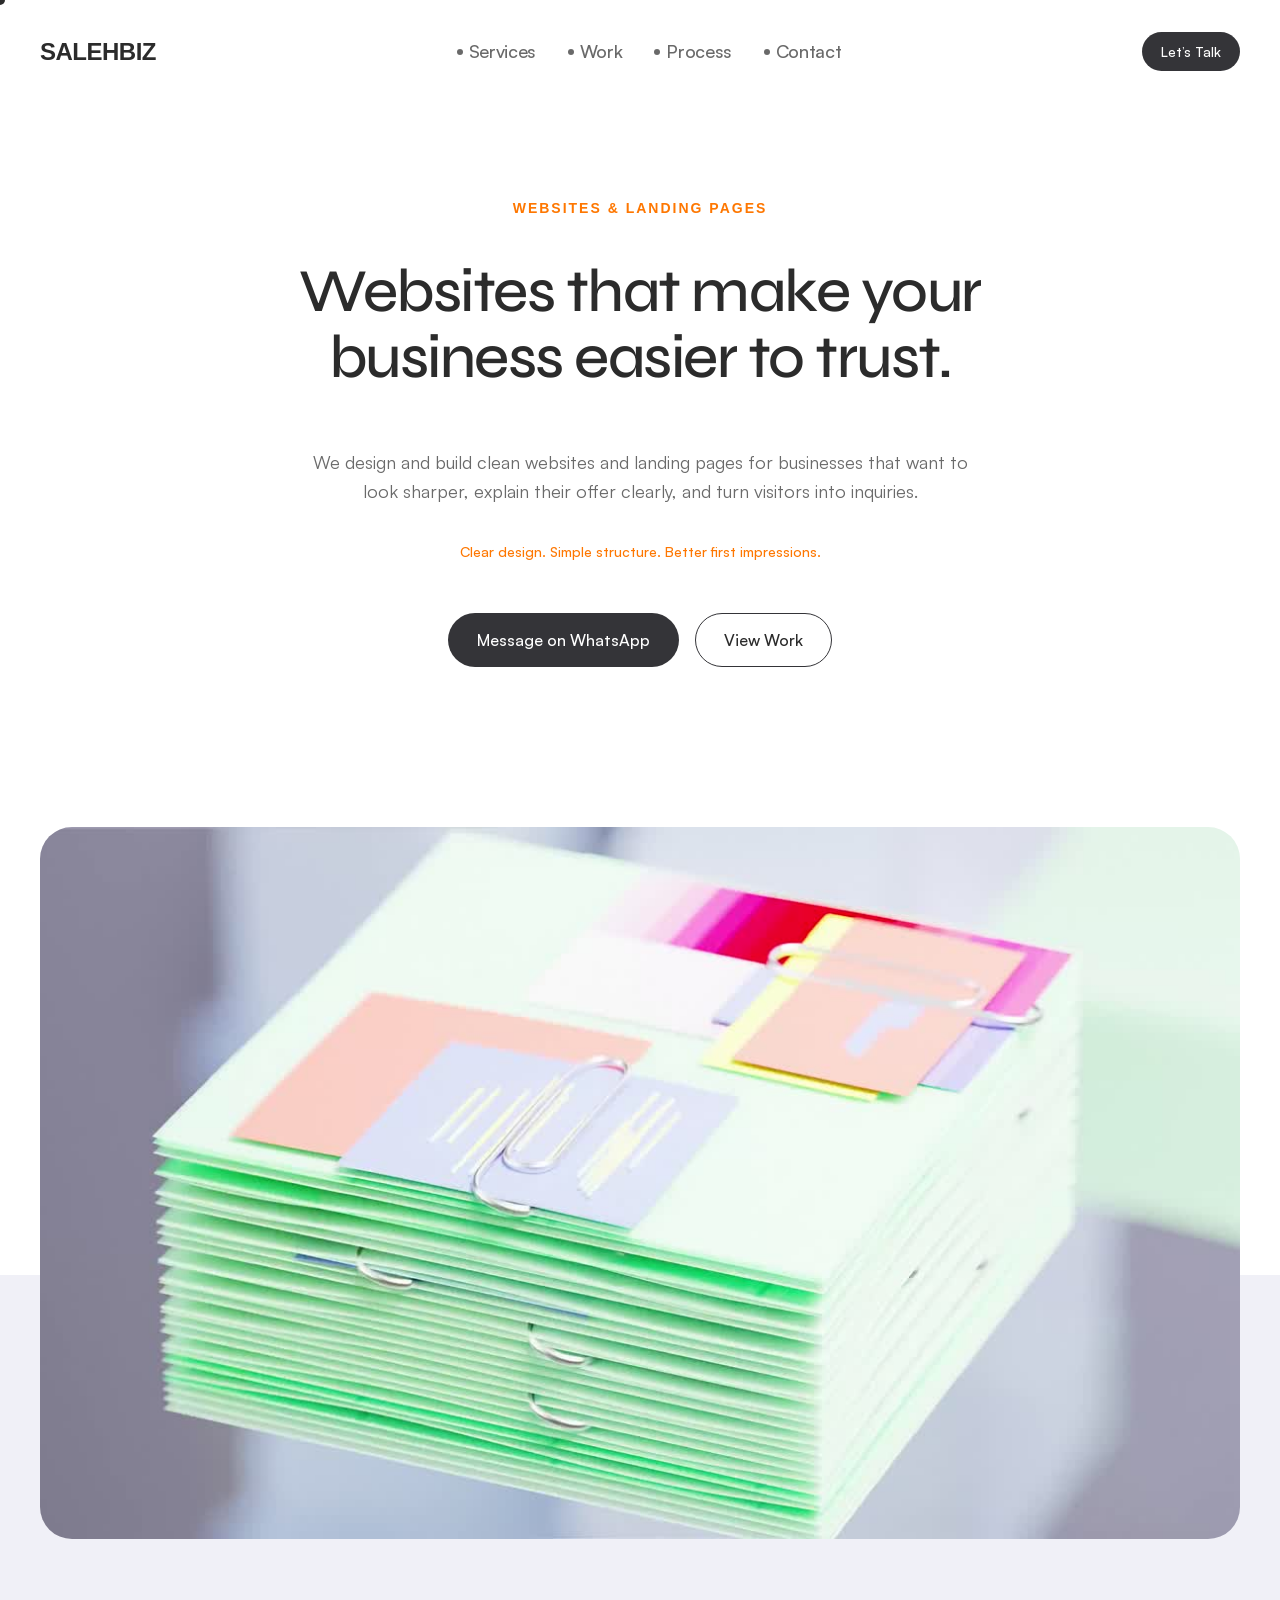
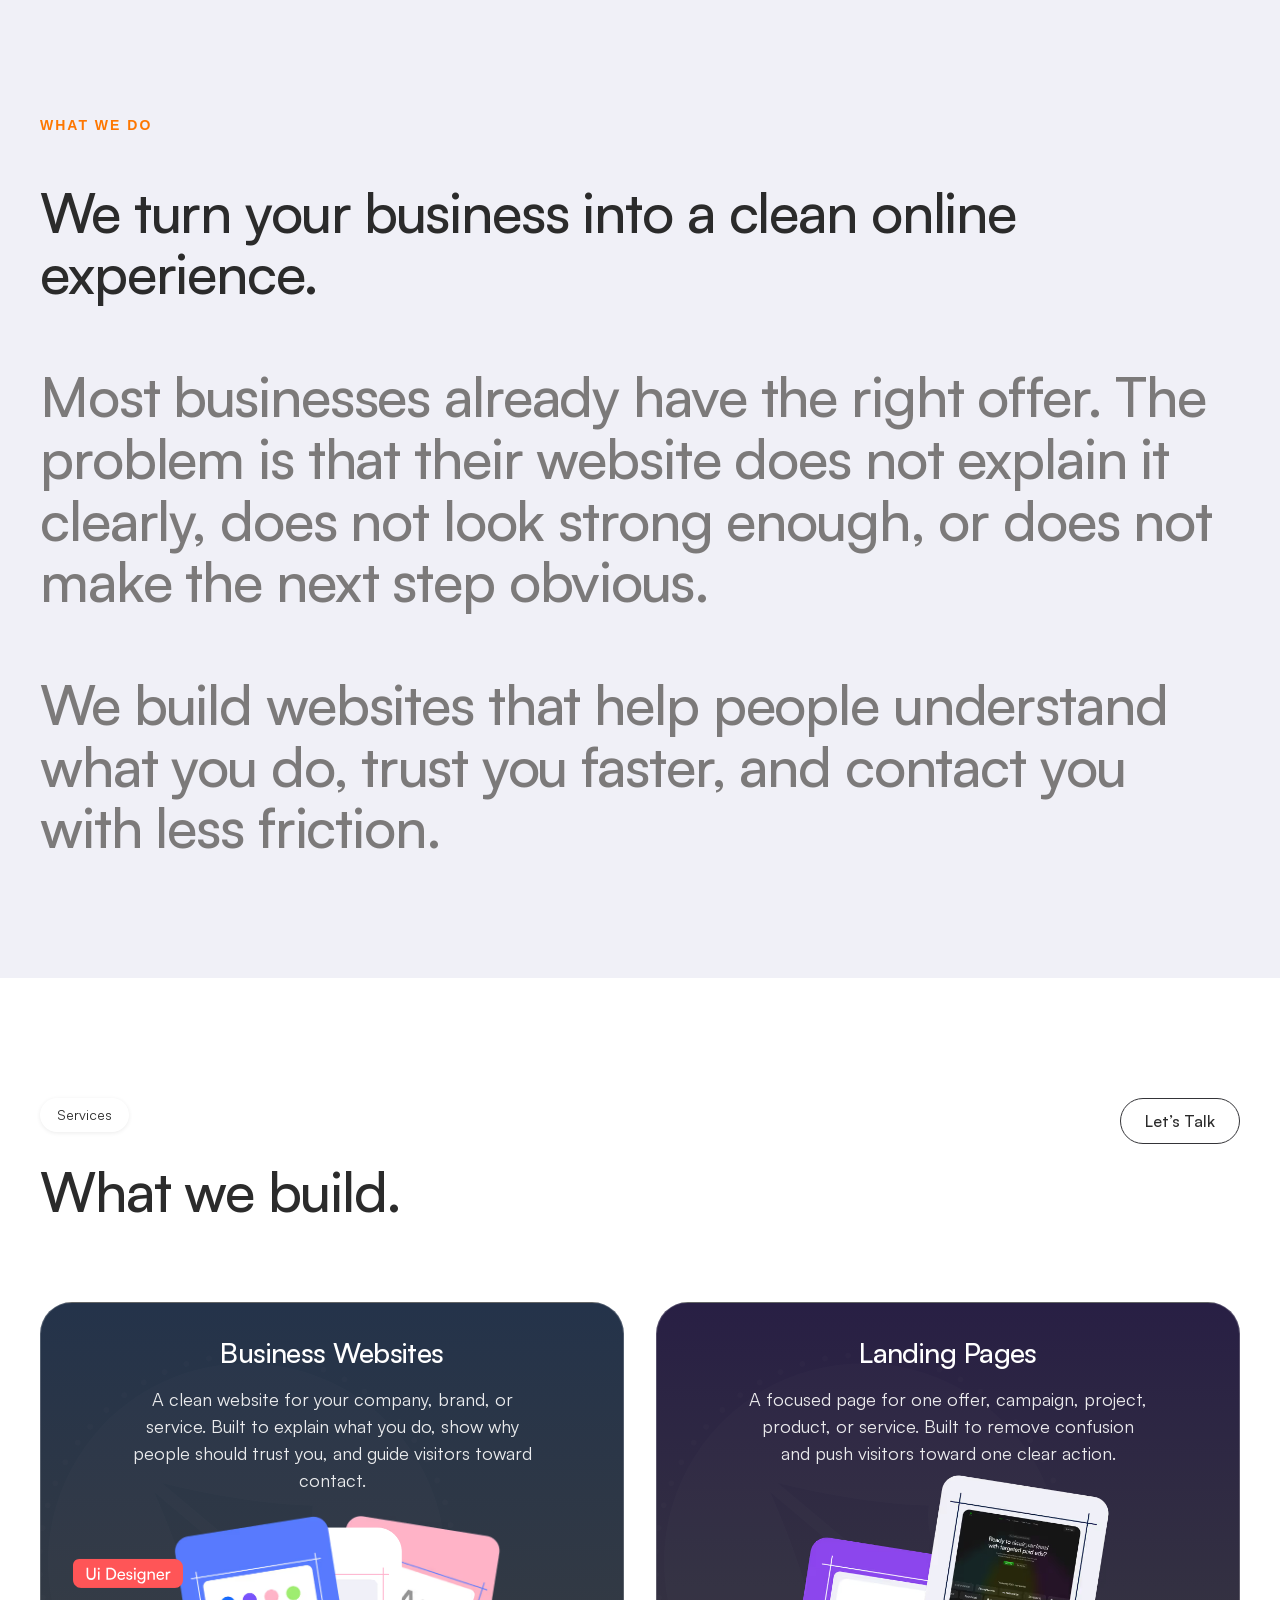
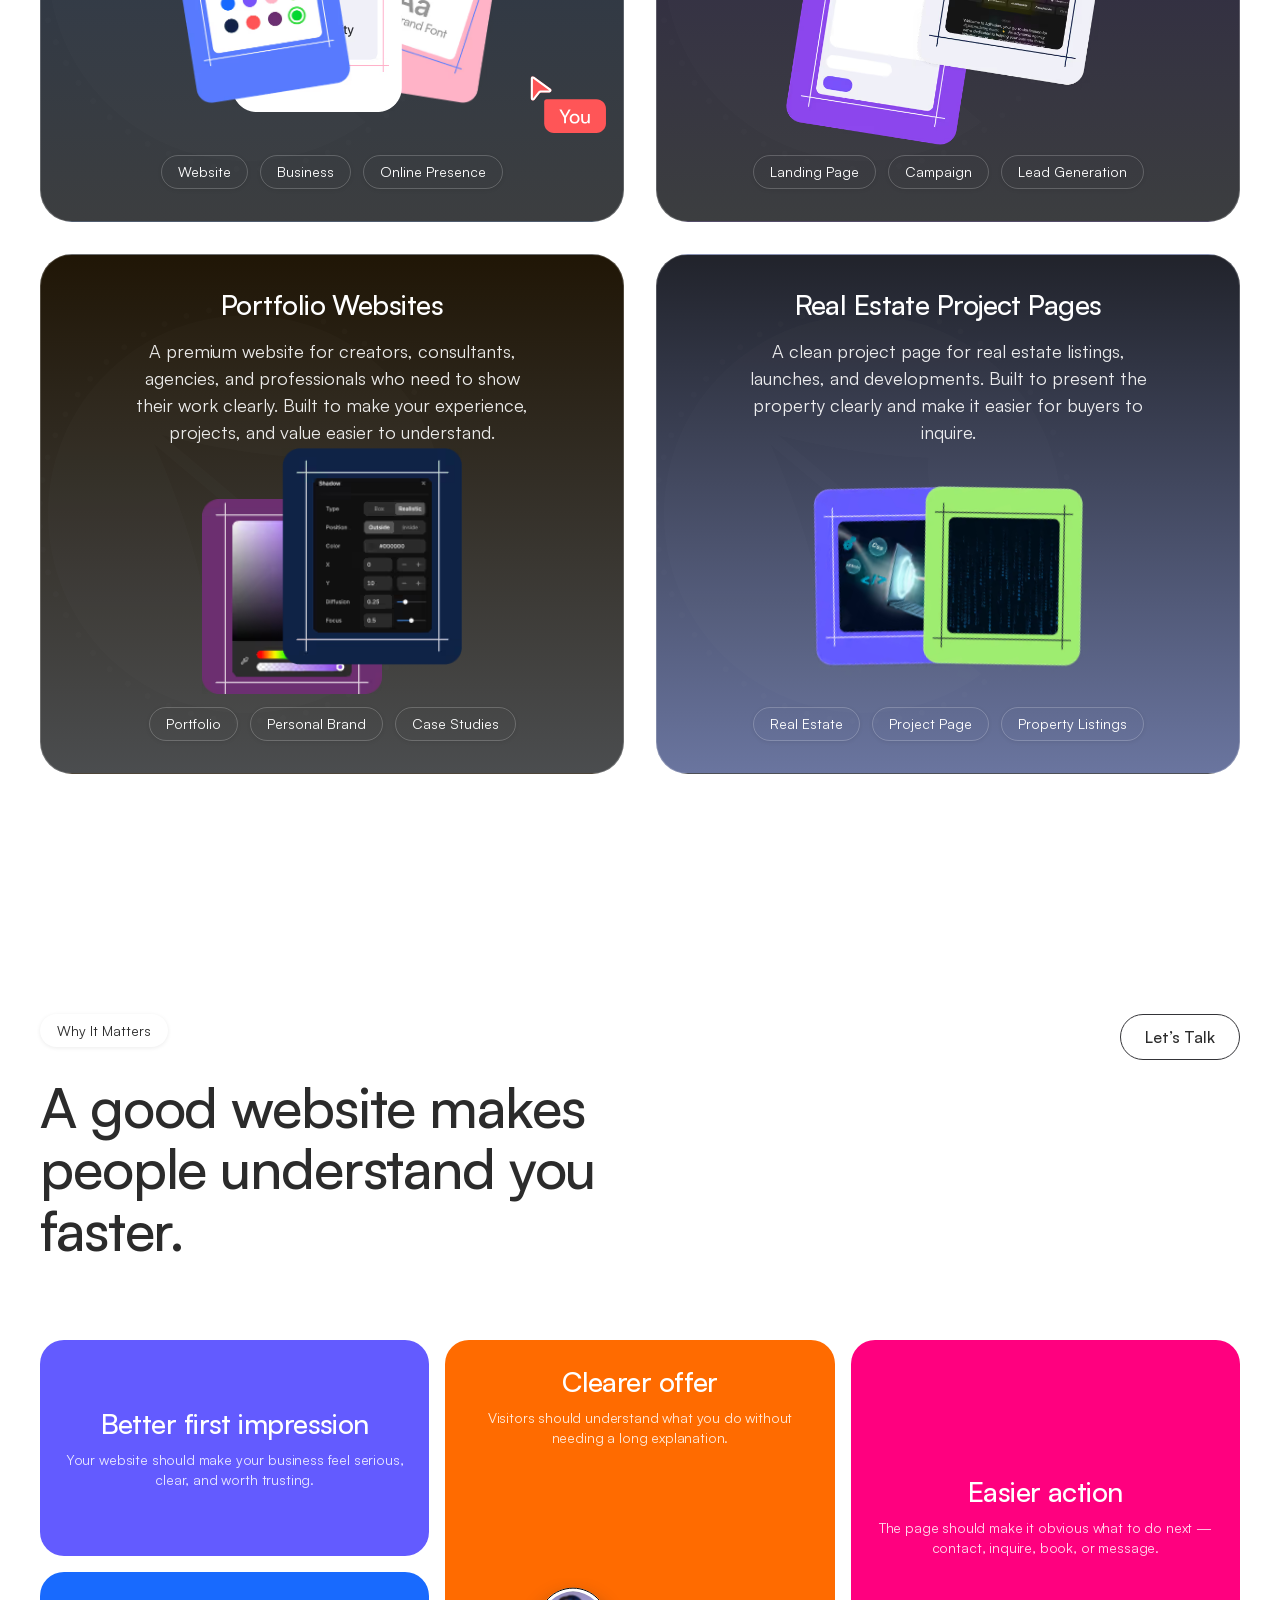
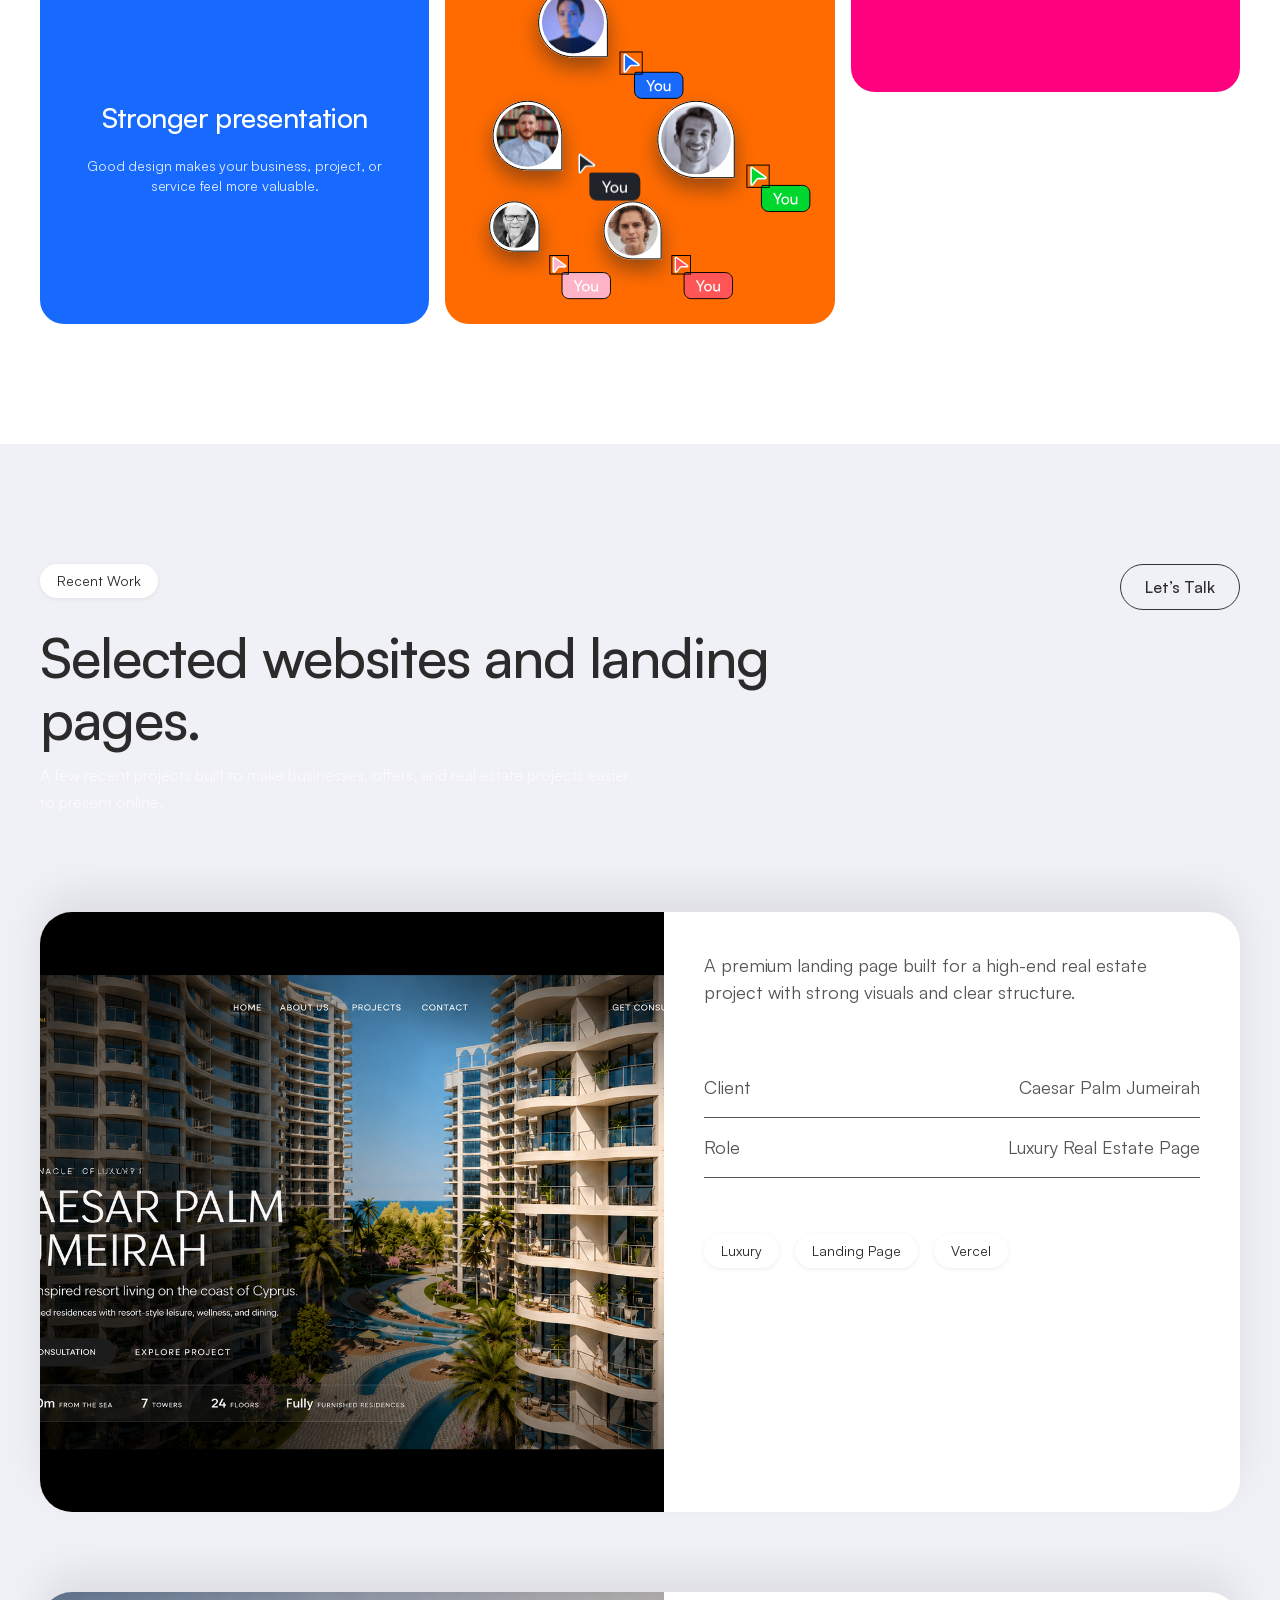
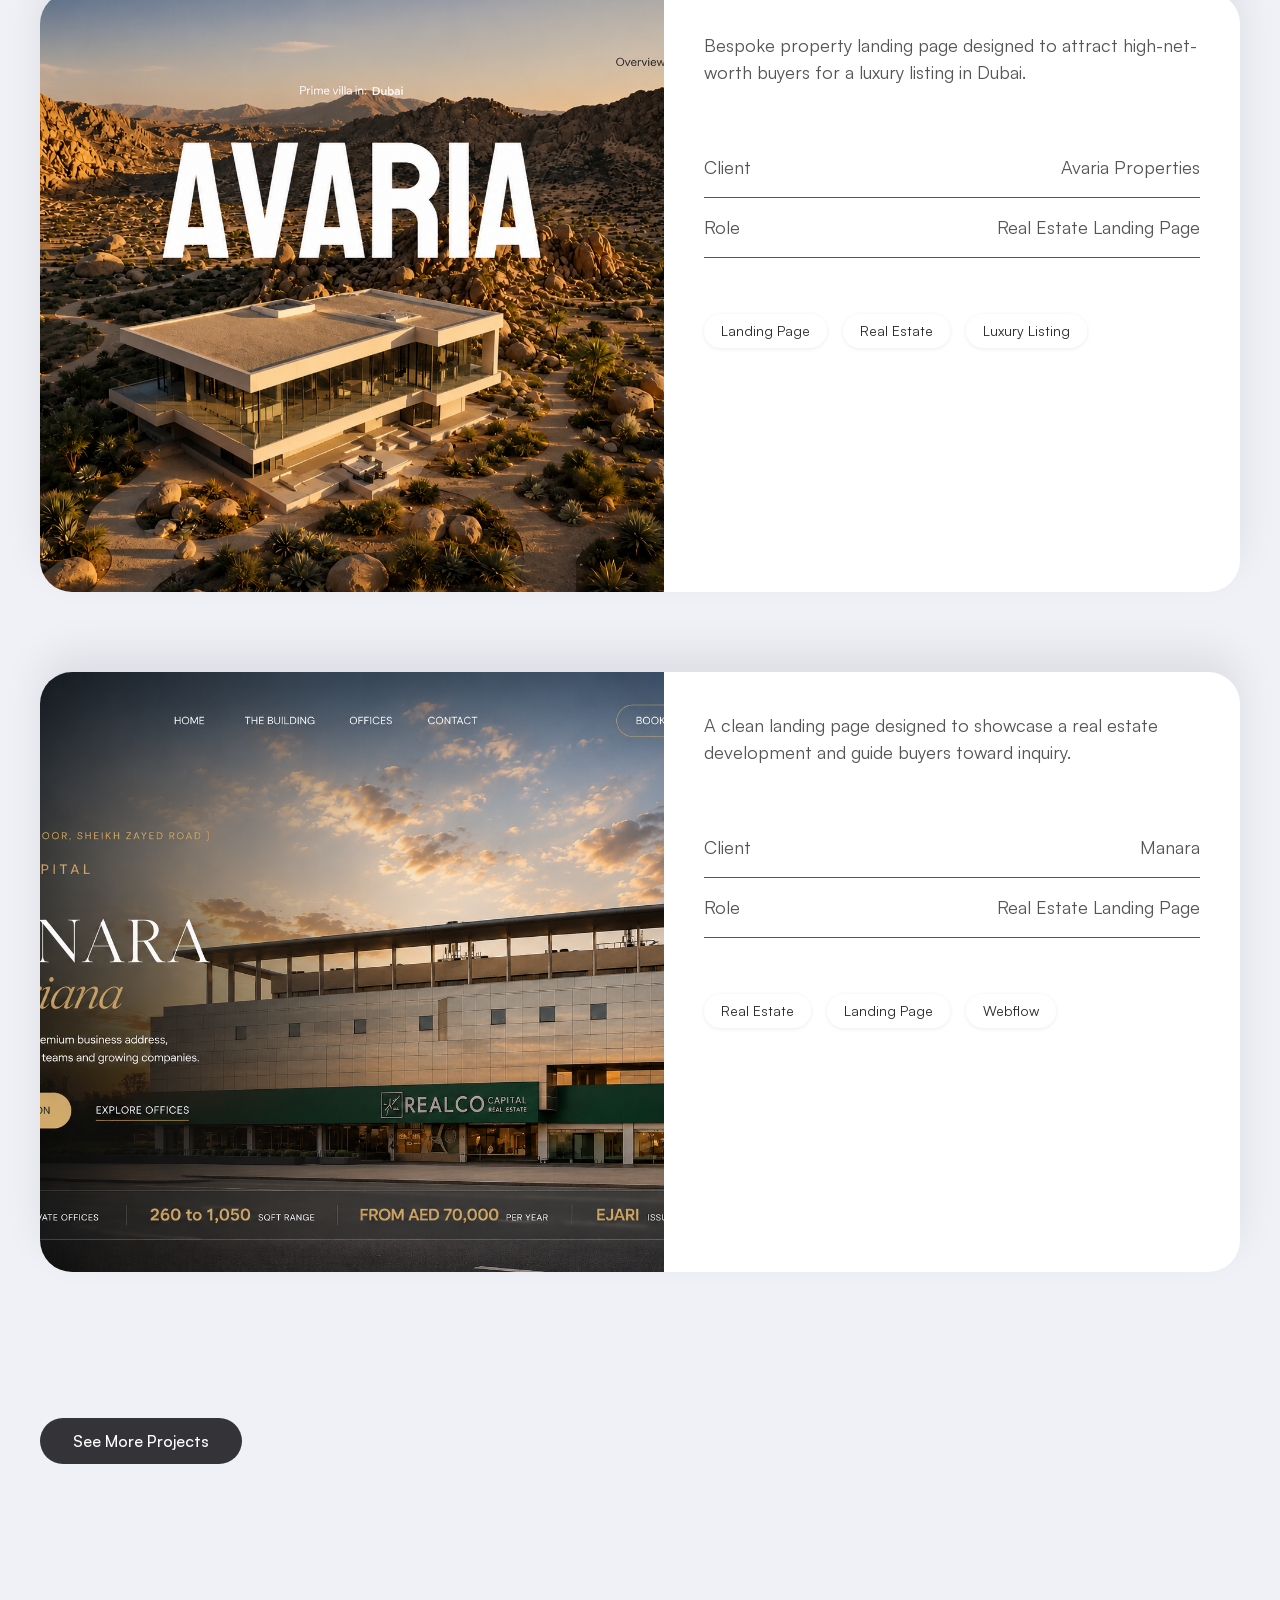
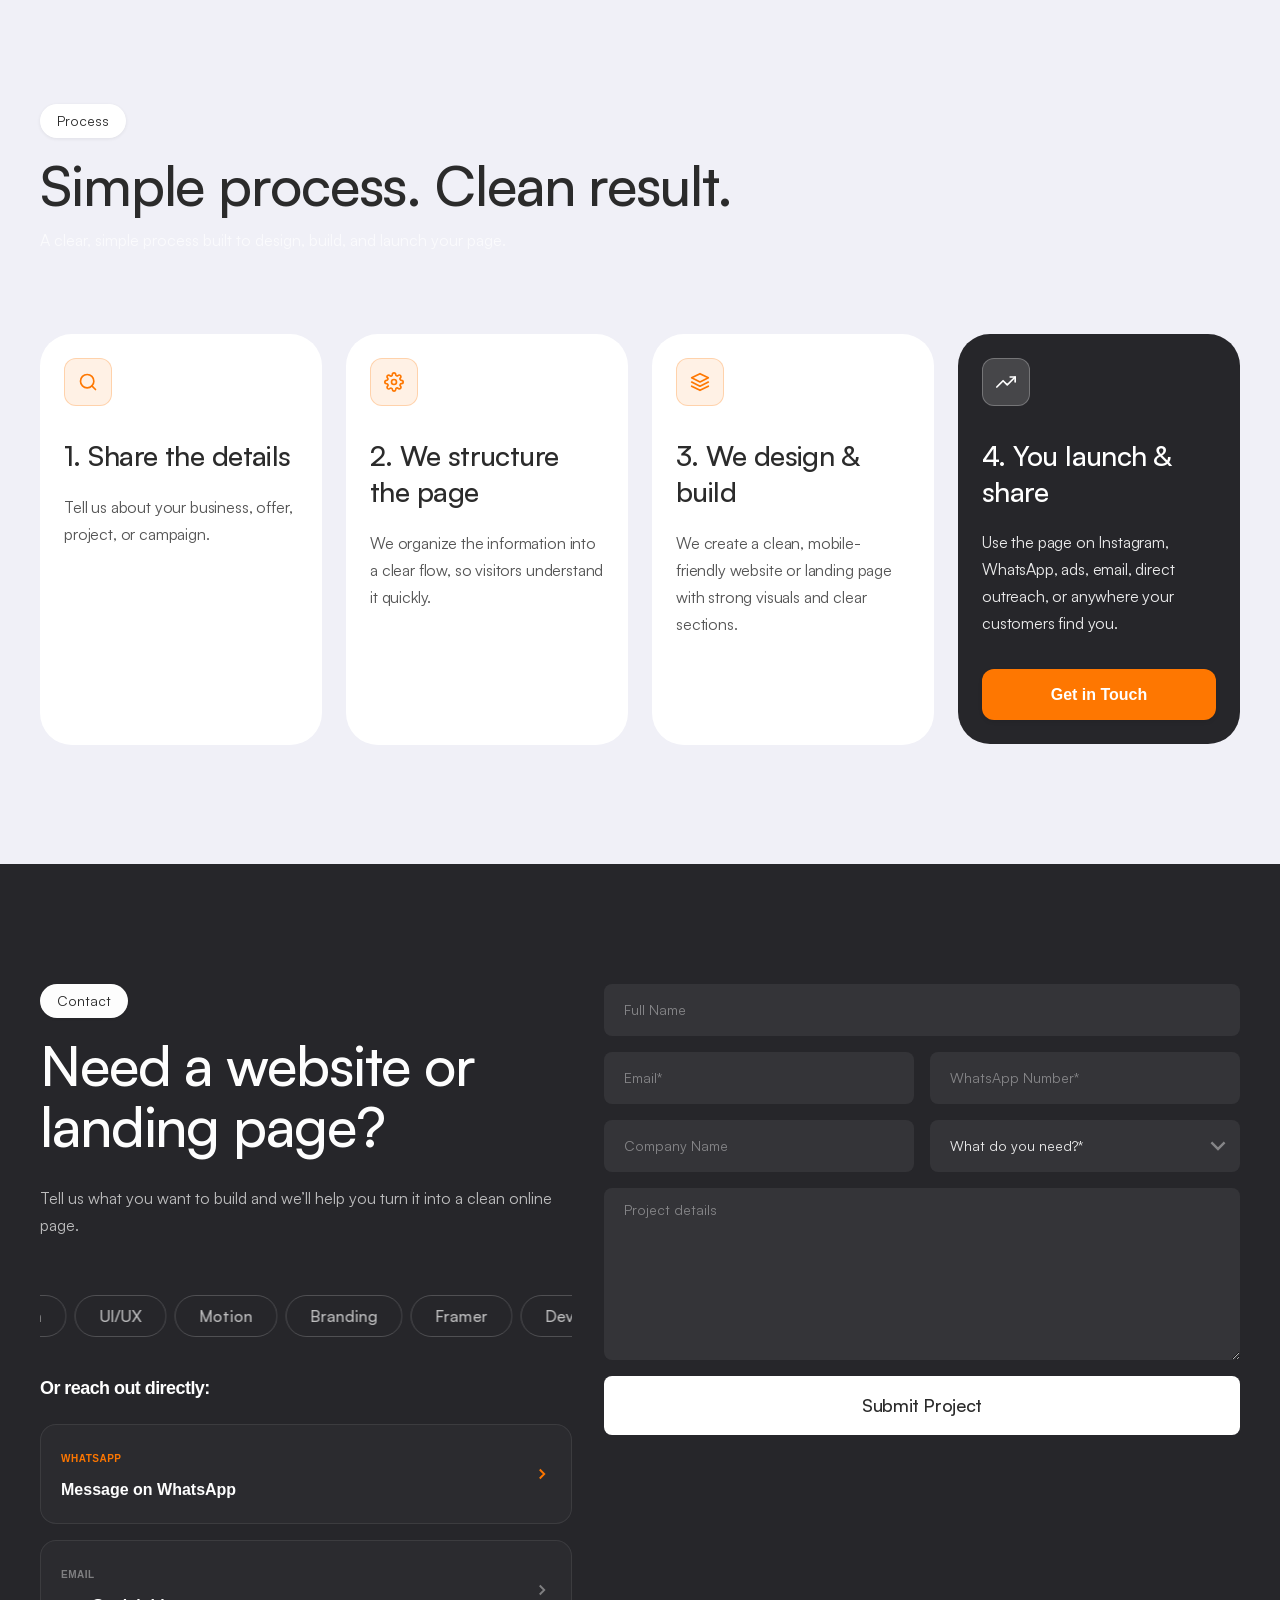
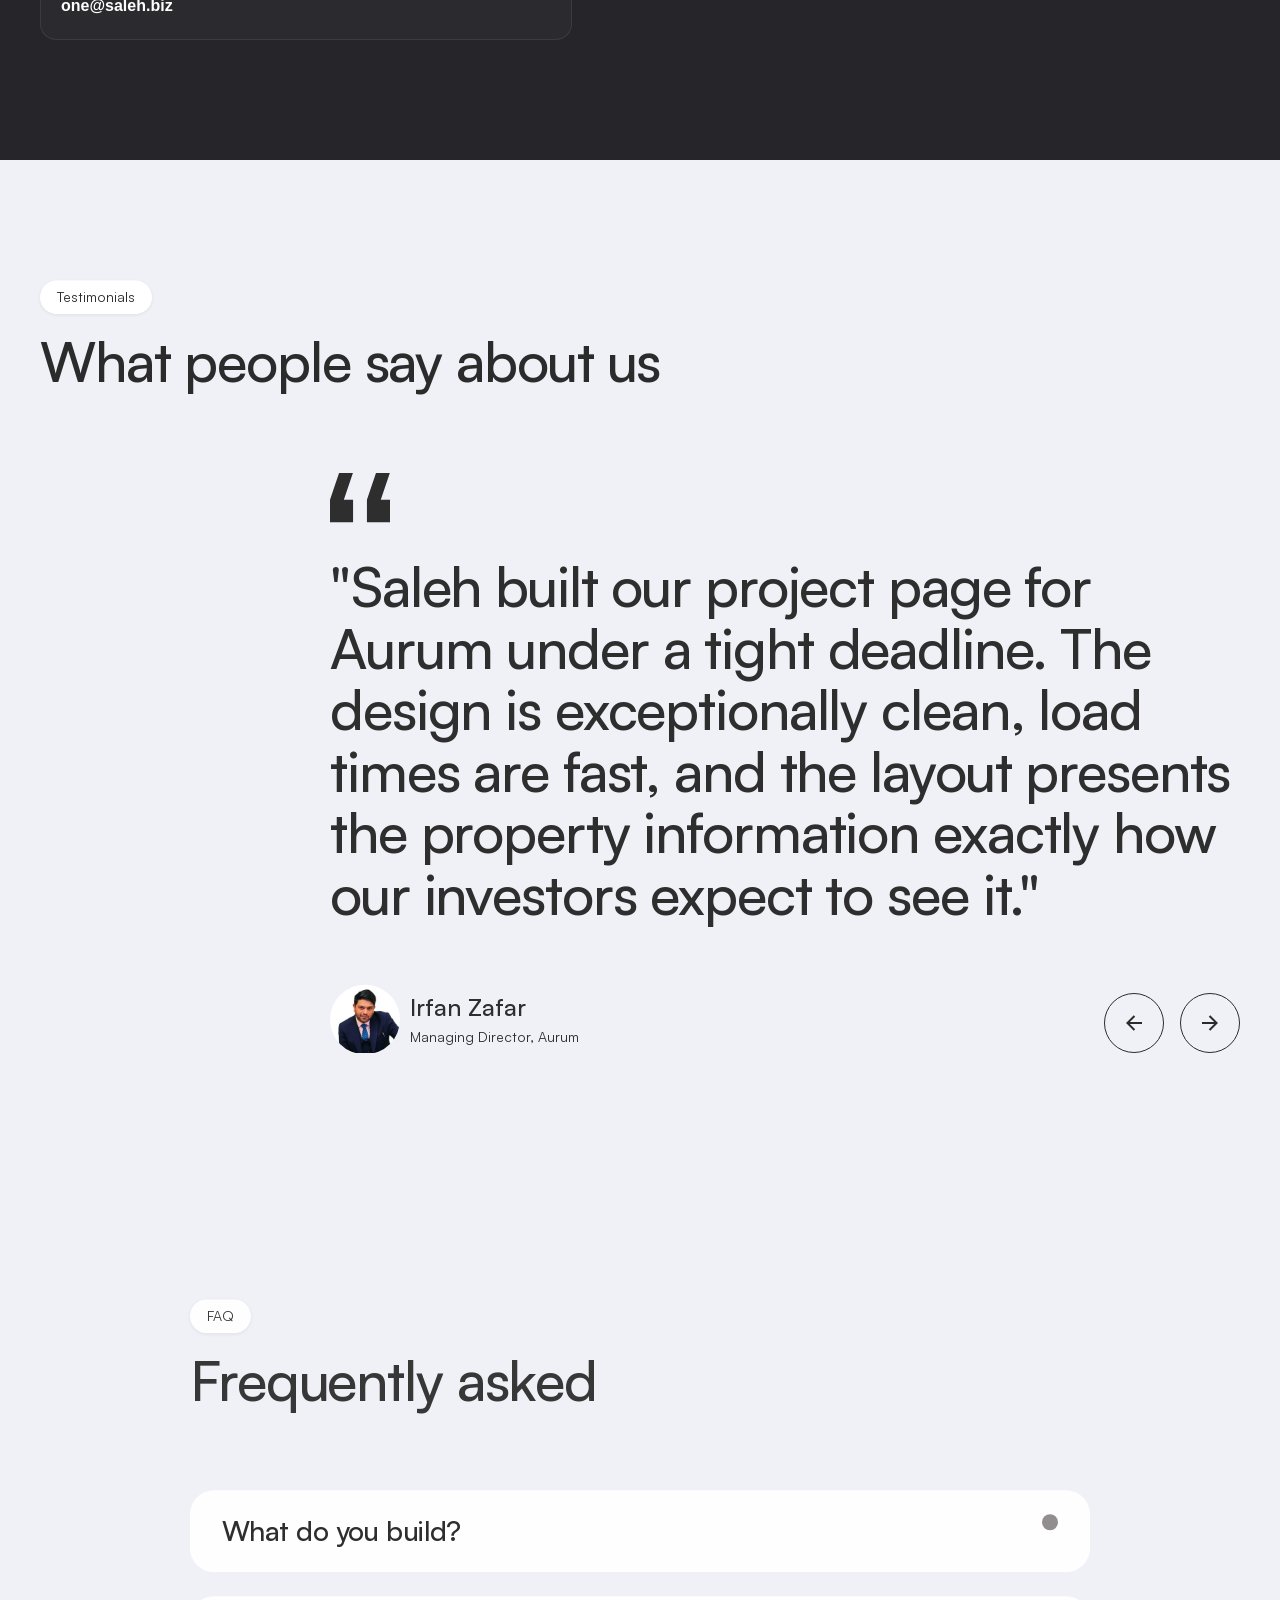
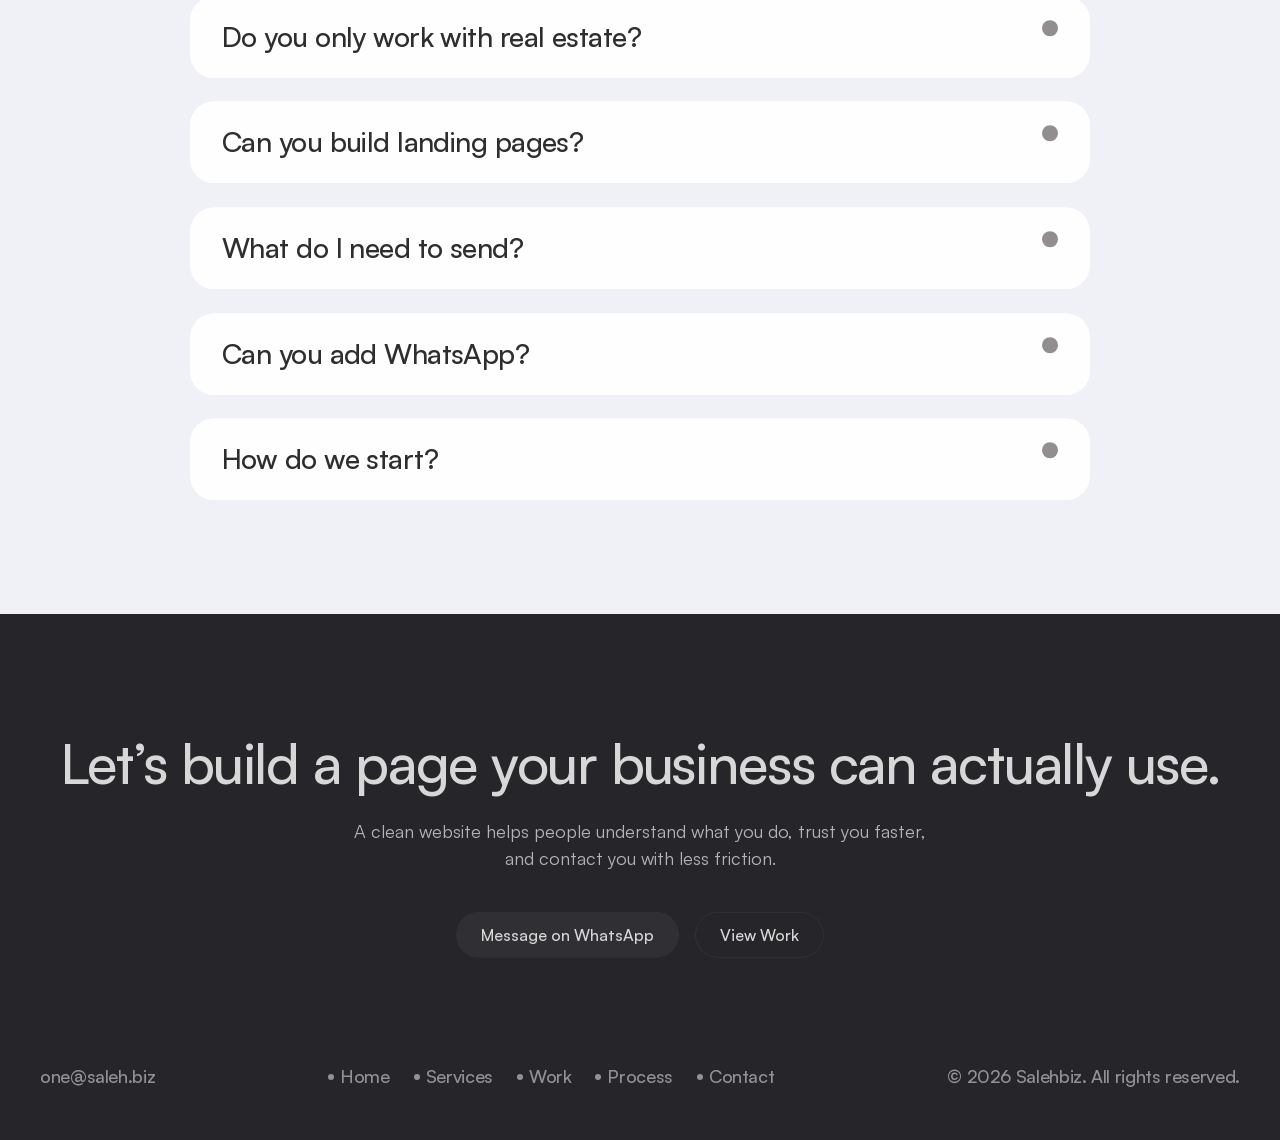
==== index.html @ 66e1cceb "Initial commit of Salehbiz Redesign" ====
<!doctype html>
<!-- This site was created in Webflow. https://webflow.com --><!-- Last Published: Tue Dec 10 2024 10:30:30 GMT+0000 (Coordinated Universal Time) -->
<html
  data-wf-domain="designorbitstudio.webflow.io"
  data-wf-page="6745b25f58afc09807f9d3e4"
  data-wf-site="6745b25e58afc09807f9d3d0"
>
  <head>
    <meta charset="utf-8" />
    <link
      href="https://cdn.prod.website-files.com"
      rel="preconnect"
      crossorigin="anonymous"
    />
    <title>SALEHBIZ | Websites that make your business easier to trust.</title>
    <meta
      content="We design and build clean websites and landing pages for businesses that want to look sharper, explain their offer clearly, and turn visitors into inquiries."
      name="description"
    />
    <meta
      content="SALEHBIZ | Websites that make your business easier to trust."
      property="og:title"
    />
    <meta
      content="We design and build clean websites and landing pages for businesses that want to look sharper, explain their offer clearly, and turn visitors into inquiries."
      property="og:description"
    />
    <meta
      content="https://saleh.biz/og-image.png"
      property="og:image"
    />
    <meta
      content="SALEHBIZ | Websites that make your business easier to trust."
      name="twitter:title"
    />
    <meta
      content="We design and build clean websites and landing pages for businesses that want to look sharper, explain their offer clearly, and turn visitors into inquiries."
      name="twitter:description"
    />
    <meta
      content="https://saleh.biz/og-image.png"
      name="twitter:image"
    />
    <meta property="og:type" content="website" />
    <meta content="summary_large_image" name="twitter:card" />
    <meta content="width=device-width, initial-scale=1" name="viewport" />
    <meta content="Webflow" name="generator" />
    <link
      href="cdn.prod.website-files.com/6745b25e58afc09807f9d3d0/css/designorbitstudio.webflow.f75a7b858.min.css"
      rel="stylesheet"
      type="text/css"
    />
    <style>
      @media (min-width: 992px) {
        html.w-mod-js:not(.w-mod-ix)
          [data-w-id="1d8e6a86-dac3-19e5-4101-6f575918b69a"] {
          -webkit-transform: translate3d(80%, 0, 0) scale3d(0.6, 0.6, 1)
            rotateX(0) rotateY(0) rotateZ(0) skew(0, 0);
          -moz-transform: translate3d(80%, 0, 0) scale3d(0.6, 0.6, 1) rotateX(0)
            rotateY(0) rotateZ(0) skew(0, 0);
          -ms-transform: translate3d(80%, 0, 0) scale3d(0.6, 0.6, 1) rotateX(0)
            rotateY(0) rotateZ(0) skew(0, 0);
          transform: translate3d(80%, 0, 0) scale3d(0.6, 0.6, 1) rotateX(0)
            rotateY(0) rotateZ(0) skew(0, 0);
        }
        html.w-mod-js:not(.w-mod-ix)
          [data-w-id="30e7f0b1-a8a2-f713-2864-27c417bd48d6"] {
          -webkit-transform: translate3d(0%, 0, 0) scale3d(1, 1, 1) rotateX(0)
            rotateY(0) rotateZ(0) skew(0, 0);
          -moz-transform: translate3d(0%, 0, 0) scale3d(1, 1, 1) rotateX(0)
            rotateY(0) rotateZ(0) skew(0, 0);
          -ms-transform: translate3d(0%, 0, 0) scale3d(1, 1, 1) rotateX(0)
            rotateY(0) rotateZ(0) skew(0, 0);
          transform: translate3d(0%, 0, 0) scale3d(1, 1, 1) rotateX(0)
            rotateY(0) rotateZ(0) skew(0, 0);
        }
        html.w-mod-js:not(.w-mod-ix)
          [data-w-id="62970728-0f8f-2b43-4734-208153032a66"] {
          -webkit-transform: translate3d(-80%, 0, 0) scale3d(1, 1, 1) rotateX(0)
            rotateY(0) rotateZ(0) skew(0, 0);
          -moz-transform: translate3d(-80%, 0, 0) scale3d(1, 1, 1) rotateX(0)
            rotateY(0) rotateZ(0) skew(0, 0);
          -ms-transform: translate3d(-80%, 0, 0) scale3d(1, 1, 1) rotateX(0)
            rotateY(0) rotateZ(0) skew(0, 0);
          transform: translate3d(-80%, 0, 0) scale3d(1, 1, 1) rotateX(0)
            rotateY(0) rotateZ(0) skew(0, 0);
        }
        html.w-mod-js:not(.w-mod-ix)
          [data-w-id="afb5c919-e3d0-3ff6-984f-b41d857cf79f"] {
          opacity: 0;
        }
      }
      @media (max-width: 991px) and (min-width: 768px) {
        html.w-mod-js:not(.w-mod-ix)
          [data-w-id="1d8e6a86-dac3-19e5-4101-6f575918b69a"] {
          -webkit-transform: translate3d(80%, 0, 0) scale3d(0.6, 0.6, 1)
            rotateX(0) rotateY(0) rotateZ(0) skew(0, 0);
          -moz-transform: translate3d(80%, 0, 0) scale3d(0.6, 0.6, 1) rotateX(0)
            rotateY(0) rotateZ(0) skew(0, 0);
          -ms-transform: translate3d(80%, 0, 0) scale3d(0.6, 0.6, 1) rotateX(0)
            rotateY(0) rotateZ(0) skew(0, 0);
          transform: translate3d(80%, 0, 0) scale3d(0.6, 0.6, 1) rotateX(0)
            rotateY(0) rotateZ(0) skew(0, 0);
        }
        html.w-mod-js:not(.w-mod-ix)
          [data-w-id="30e7f0b1-a8a2-f713-2864-27c417bd48d6"] {
          -webkit-transform: translate3d(0%, 0, 0) scale3d(1, 1, 1) rotateX(0)
            rotateY(0) rotateZ(0) skew(0, 0);
          -moz-transform: translate3d(0%, 0, 0) scale3d(1, 1, 1) rotateX(0)
            rotateY(0) rotateZ(0) skew(0, 0);
          -ms-transform: translate3d(0%, 0, 0) scale3d(1, 1, 1) rotateX(0)
            rotateY(0) rotateZ(0) skew(0, 0);
          transform: translate3d(0%, 0, 0) scale3d(1, 1, 1) rotateX(0)
            rotateY(0) rotateZ(0) skew(0, 0);
        }
        html.w-mod-js:not(.w-mod-ix)
          [data-w-id="62970728-0f8f-2b43-4734-208153032a66"] {
          -webkit-transform: translate3d(-80%, 0, 0) scale3d(1, 1, 1) rotateX(0)
            rotateY(0) rotateZ(0) skew(0, 0);
          -moz-transform: translate3d(-80%, 0, 0) scale3d(1, 1, 1) rotateX(0)
            rotateY(0) rotateZ(0) skew(0, 0);
          -ms-transform: translate3d(-80%, 0, 0) scale3d(1, 1, 1) rotateX(0)
            rotateY(0) rotateZ(0) skew(0, 0);
          transform: translate3d(-80%, 0, 0) scale3d(1, 1, 1) rotateX(0)
            rotateY(0) rotateZ(0) skew(0, 0);
        }
        html.w-mod-js:not(.w-mod-ix)
          [data-w-id="afb5c919-e3d0-3ff6-984f-b41d857cf79f"] {
          opacity: 0;
        }
      }
      @media (max-width: 767px) and (min-width: 480px) {
        html.w-mod-js:not(.w-mod-ix)
          [data-w-id="1d8e6a86-dac3-19e5-4101-6f575918b69a"] {
          -webkit-transform: translate3d(80%, 40px, 0) scale3d(0.7, 0.7, 1)
            rotateX(0) rotateY(0) rotateZ(0) skew(0, 0);
          -moz-transform: translate3d(80%, 40px, 0) scale3d(0.7, 0.7, 1)
            rotateX(0) rotateY(0) rotateZ(0) skew(0, 0);
          -ms-transform: translate3d(80%, 40px, 0) scale3d(0.7, 0.7, 1)
            rotateX(0) rotateY(0) rotateZ(0) skew(0, 0);
          transform: translate3d(80%, 40px, 0) scale3d(0.7, 0.7, 1) rotateX(0)
            rotateY(0) rotateZ(0) skew(0, 0);
        }
        html.w-mod-js:not(.w-mod-ix)
          [data-w-id="30e7f0b1-a8a2-f713-2864-27c417bd48d6"] {
          -webkit-transform: translate3d(0%, -100px, 0) scale3d(1, 1, 1)
            rotateX(0) rotateY(0) rotateZ(0) skew(0, 0);
          -moz-transform: translate3d(0%, -100px, 0) scale3d(1, 1, 1) rotateX(0)
            rotateY(0) rotateZ(0) skew(0, 0);
          -ms-transform: translate3d(0%, -100px, 0) scale3d(1, 1, 1) rotateX(0)
            rotateY(0) rotateZ(0) skew(0, 0);
          transform: translate3d(0%, -100px, 0) scale3d(1, 1, 1) rotateX(0)
            rotateY(0) rotateZ(0) skew(0, 0);
        }
        html.w-mod-js:not(.w-mod-ix)
          [data-w-id="62970728-0f8f-2b43-4734-208153032a66"] {
          -webkit-transform: translate3d(-80%, -240px, 0) scale3d(1, 1, 1)
            rotateX(0) rotateY(0) rotateZ(0) skew(0, 0);
          -moz-transform: translate3d(-80%, -240px, 0) scale3d(1, 1, 1)
            rotateX(0) rotateY(0) rotateZ(0) skew(0, 0);
          -ms-transform: translate3d(-80%, -240px, 0) scale3d(1, 1, 1)
            rotateX(0) rotateY(0) rotateZ(0) skew(0, 0);
          transform: translate3d(-80%, -240px, 0) scale3d(1, 1, 1) rotateX(0)
            rotateY(0) rotateZ(0) skew(0, 0);
        }
      }
      @media (max-width: 479px) {
        html.w-mod-js:not(.w-mod-ix)
          [data-w-id="1d8e6a86-dac3-19e5-4101-6f575918b69a"] {
          -webkit-transform: translate3d(80%, 40px, 0) scale3d(0.7, 0.7, 1)
            rotateX(0) rotateY(0) rotateZ(0) skew(0, 0);
          -moz-transform: translate3d(80%, 40px, 0) scale3d(0.7, 0.7, 1)
            rotateX(0) rotateY(0) rotateZ(0) skew(0, 0);
          -ms-transform: translate3d(80%, 40px, 0) scale3d(0.7, 0.7, 1)
            rotateX(0) rotateY(0) rotateZ(0) skew(0, 0);
          transform: translate3d(80%, 40px, 0) scale3d(0.7, 0.7, 1) rotateX(0)
            rotateY(0) rotateZ(0) skew(0, 0);
        }
        html.w-mod-js:not(.w-mod-ix)
          [data-w-id="30e7f0b1-a8a2-f713-2864-27c417bd48d6"] {
          -webkit-transform: translate3d(0%, -100px, 0) scale3d(1, 1, 1)
            rotateX(0) rotateY(0) rotateZ(0) skew(0, 0);
          -moz-transform: translate3d(0%, -100px, 0) scale3d(1, 1, 1) rotateX(0)
            rotateY(0) rotateZ(0) skew(0, 0);
          -ms-transform: translate3d(0%, -100px, 0) scale3d(1, 1, 1) rotateX(0)
            rotateY(0) rotateZ(0) skew(0, 0);
          transform: translate3d(0%, -100px, 0) scale3d(1, 1, 1) rotateX(0)
            rotateY(0) rotateZ(0) skew(0, 0);
        }
        html.w-mod-js:not(.w-mod-ix)
          [data-w-id="62970728-0f8f-2b43-4734-208153032a66"] {
          -webkit-transform: translate3d(-80%, -240px, 0) scale3d(1, 1, 1)
            rotateX(0) rotateY(0) rotateZ(0) skew(0, 0);
          -moz-transform: translate3d(-80%, -240px, 0) scale3d(1, 1, 1)
            rotateX(0) rotateY(0) rotateZ(0) skew(0, 0);
          -ms-transform: translate3d(-80%, -240px, 0) scale3d(1, 1, 1)
            rotateX(0) rotateY(0) rotateZ(0) skew(0, 0);
          transform: translate3d(-80%, -240px, 0) scale3d(1, 1, 1) rotateX(0)
            rotateY(0) rotateZ(0) skew(0, 0);
        }
      }
    </style>
    <link href="fonts.googleapis.com" rel="preconnect" />
    <link href="fonts.gstatic.com" rel="preconnect" crossorigin="anonymous" />
    <script
      src="ajax.googleapis.com/ajax/libs/webfont/1.6.26/webfont.js"
      type="text/javascript"
    ></script>
    <script type="text/javascript">
      WebFont.load({
        google: { families: ["Syne:regular,500", "Syne:regular,500,600,700"] },
      });
    </script>
    <script type="text/javascript">
      !(function (o, c) {
        var n = c.documentElement,
          t = " w-mod-";
        ((n.className += t + "js"),
          ("ontouchstart" in o ||
            (o.DocumentTouch && c instanceof DocumentTouch)) &&
            (n.className += t + "touch"));
      })(window, document);
    </script>
    <link
      href="cdn.prod.website-files.com/6745b25e58afc09807f9d3d0/67557b092eca5a31b7c63d39_favicon.jpg"
      rel="shortcut icon"
      type="image/x-icon"
    />
    <link
      href="cdn.prod.website-files.com/6745b25e58afc09807f9d3d0/67557b45ba9317ab3b5c845a_webclip.jpg"
      rel="apple-touch-icon"
    />
    <style>
      body {
        -webkit-font-smoothing: antialiased;
        -moz-osx-font-smoothing: grayscale;
      }
      .w-webflow-badge {
        display: none !important;
      }
    </style>
    <link href="overrides.css?v=1.6" rel="stylesheet" type="text/css" />
  </head>
  <body>
    <div class="page-wrapper">
      <div class="cursor-wrapper">
        <div
          data-w-id="52a5206a-6576-6b16-a1b2-c38fa7cbde65"
          class="cursor"
        ></div>
      </div>
      <div
        data-w-id="fa16df0d-10e2-f613-51d7-52da510caaef"
        data-animation="default"
        data-collapse="medium"
        data-duration="300"
        data-easing="ease-in-out"
        data-easing2="ease-in-out"
        role="banner"
        class="navbar w-nav"
      >
        <div class="nav-container">
          <a
            href="/"
            aria-current="page"
            class="nav-brand w-nav-brand w--current"
            style="text-decoration: none;"
            ><div style="font-size: 24px; font-weight: 700; color: #fff; letter-spacing: -0.5px;">SALEHBIZ</div></a
          >
          <nav role="navigation" class="nav-menu-block w-nav-menu">
            <div class="nav-menu-block-inner">
              <div class="nav-menu-top-block">
                <div style="font-size: 24px; font-weight: 700; color: #fff; letter-spacing: -0.5px;">SALEHBIZ</div>
              </div>
              <div class="nav-links-wrapper">
                <a href="#Services" class="nav-link w-inline-block"
                  ><div class="nav-link-dot"></div>
                  <div>Services</div></a
                ><a href="#Works" class="nav-link w-inline-block"
                  ><div class="nav-link-dot"></div>
                  <div>Work</div></a
                ><a href="#Process" class="nav-link w-inline-block"
                  ><div class="nav-link-dot"></div>
                  <div>Process</div></a
                ><a href="#CTA" class="nav-link w-inline-block"
                  ><div class="nav-link-dot"></div>
                  <div>Contact</div></a
                >
              </div>
              <div class="nav-cta-block-mobile">
                <a href="#CTA" class="button-primary w-button" style="text-align: center;"
                  >Let’s Talk</a
                >
              </div>
            </div>
          </nav>
          <div class="nav-cta-block" style="display: flex; gap: 12px; align-items: center;">
            <a href="#CTA" class="button-primary w-button" style="padding: 10px 18px; font-size: 14px;">Let’s Talk</a>
          </div>
          <div class="nav-menu-button w-nav-button">
            <div
              data-is-ix2-target="1"
              class="nav-menu-lottie"
              data-w-id="fa16df0d-10e2-f613-51d7-52da510cab13"
              data-animation-type="lottie"
              data-src="cdn.prod.website-files.com/6745b25e58afc09807f9d3d0/675045a4684b61ee9a64dd08_nav-lottie.lottie"
              data-loop="0"
              data-direction="1"
              data-autoplay="0"
              data-renderer="svg"
              data-default-duration="0"
              data-duration="1.8333333333333333"
              data-loading="eager"
              data-ix2-initial-state="2"
            ></div>
          </div>
        </div>
      </div>
      <div
        data-w-id="8fe5c449-5ac3-c5af-3da6-129da27db71b"
        class="fixed-nav-wrapper"
      >
        <a
          href="/"
          aria-current="page"
          class="nav-brand w-inline-block w--current"
          style="text-decoration: none;"
          ><div style="font-size: 20px; font-weight: 700; color: #fff; letter-spacing: -0.5px;">SALEHBIZ</div></a
        >
        <div class="nav-links-wrapper-v2">
          <a href="#Services" class="nav-link-v2 w-inline-block"
            ><div class="nav-link-dot-v2"></div>
            <div>Services</div></a
          ><a href="#Works" class="nav-link-v2 w-inline-block"
            ><div class="nav-link-dot-v2"></div>
            <div>Work</div></a
          ><a href="#Process" class="nav-link-v2 w-inline-block"
            ><div class="nav-link-dot-v2"></div>
            <div>Process</div></a
          ><a href="#CTA" class="nav-link-v2 w-inline-block"
            ><div class="nav-link-dot-v2"></div>
            <div>Contact</div></a
          >
        </div>
        <a href="#CTA" class="fixed-nav-cta-button w-button">Let’s Talk</a>
      </div>
      <div class="main-wrapper">
        <section id="Hero" class="hero">
          <div class="container">
            <div class="page-vertical-padding">
              <div class="hero-content-wrapper">
                <div class="hero-title-wrapper" style="max-width: 900px; margin: 0 auto; text-align: center;">
                  <div
                    class="section-caption-text"
                    style="color: #fe7701; font-size: 14px; text-transform: uppercase; letter-spacing: 2px; font-weight: 600; margin-bottom: 24px;"
                  >
                    Websites &amp; Landing Pages
                  </div>
                  <h1
                    data-w-id="1d96f003-719a-ee23-914d-b7ea6050f42e"
                    style="opacity: 0; font-size: calc(2.2rem + 2vw); line-height: 1.1; margin-bottom: 20px;"
                  >
                    Websites that make your business easier to trust.
                  </h1>
                  <p
                    style="font-size: 18px; line-height: 1.6; color: rgba(255,255,255,0.7); max-width: 680px; margin: 20px auto 0 auto;"
                  >
                    We design and build clean websites and landing pages for businesses that want to look sharper, explain their offer clearly, and turn visitors into inquiries.
                  </p>
                  <p
                    style="font-size: 14px; font-weight: 500; color: #fe7701; margin-top: 16px;"
                  >
                    Clear design. Simple structure. Better first impressions.
                  </p>
                  <div style="margin-top: 32px; display: flex; gap: 16px; justify-content: center; flex-wrap: wrap;">
                    <a
                      href="https://wa.me/971529101162?text=Hi%20Saleh,%20I%20want%20to%20discuss%20a%20website%20or%20landing%20page%20for%20my%20business."
                      target="_blank"
                      rel="noopener noreferrer"
                      class="button-primary w-button"
                      style="padding: 16px 28px; font-size: 16px;"
                      >Message on WhatsApp</a
                    >
                    <a
                      href="#Works"
                      class="button-secondary w-button"
                      style="padding: 16px 28px; font-size: 16px; background-color: rgba(255,255,255,0.05); border: 1px solid rgba(255,255,255,0.1); color: #fff;"
                      >View Work</a
                    >
                  </div>
                </div>

              </div>
            </div>
          </div>
        </section>
        <section class="intro-video">
          <div
            data-w-id="afb5c919-e3d0-3ff6-984f-b41d857cf79f"
            class="intro-video-block"
          >
            <div
              data-poster-url="cdn.prod.website-files.com/6745b25e58afc09807f9d3d0%2F674f141e13b5cc423ea88358_-3927-4342-b8bf-de31126912a8%20%281%29-poster-00001.jpg"
              data-video-urls="cdn.prod.website-files.com/6745b25e58afc09807f9d3d0%2F674f141e13b5cc423ea88358_-3927-4342-b8bf-de31126912a8%20%281%29-transcode.mp4,cdn.prod.website-files.com/6745b25e58afc09807f9d3d0%2F674f141e13b5cc423ea88358_-3927-4342-b8bf-de31126912a8%20%281%29-transcode.webm"
              data-autoplay="true"
              data-loop="true"
              data-wf-ignore="true"
              class="intro-reel-video w-background-video w-background-video-atom"
            >
              <video
                id="bb4c59d8-64d6-36de-9ffc-113e9dc81c49-video"
                autoplay=""
                loop=""
                style="
                  background-image: url(&quot;cdn.prod.website-files.com/6745b25e58afc09807f9d3d0%2F674f141e13b5cc423ea88358_-3927-4342-b8bf-de31126912a8%20%281%29-poster-00001.jpg&quot;);
                "
                muted=""
                playsinline=""
                data-wf-ignore="true"
                data-object-fit="cover"
              >
                <source
                  src="cdn.prod.website-files.com/6745b25e58afc09807f9d3d0%2F674f141e13b5cc423ea88358_-3927-4342-b8bf-de31126912a8%20%281%29-transcode.mp4"
                  data-wf-ignore="true"
                />
                <source
                  src="cdn.prod.website-files.com/6745b25e58afc09807f9d3d0%2F674f141e13b5cc423ea88358_-3927-4342-b8bf-de31126912a8%20%281%29-transcode.webm"
                  data-wf-ignore="true"
                />
              </video>
            </div>

          </div>
        </section>
        <section id="About" class="about">
          <div class="container">
            <div class="page-vertical-padding">
              <div
                data-w-id="e0108f11-b05e-3134-6805-a0954cbefb59"
                style="opacity: 0"
                class="about-content-wrapper"
              >
                <p class="body-text-extra-large">
                  <span
                    class="about-pill"
                    style="color: #fe7701; font-size: 14px; text-transform: uppercase; letter-spacing: 2px; font-weight: 600; display: block; margin-bottom: 24px;"
                    >What We Do</span
                  >
                  We turn your business into a clean online experience.
                  <br /><br /><span class="about-text-light"
                    >Most businesses already have the right offer. The problem is that their website does not explain it clearly, does not look strong enough, or does not make the next step obvious.
                    <br /><br />
                    We build websites that help people understand what you do, trust you faster, and contact you with less friction.</span
                  >
                </p>
              </div>
            </div>
          </div>
        </section>
        <section id="Services" class="services">
          <div class="container">
            <div class="page-vertical-padding">
              <div class="section-padding-large">
                <div class="services-section-wrapper">
                  <div class="section-top-block">
                    <div class="services-top-block">
                      <div class="section-caption">
                        <div class="section-caption-text">Services</div>
                      </div>
                      <a href="#CTA" class="button-secondary w-button"
                        >Let’s Talk</a
                      >
                    </div>
                    <div class="services-title-block">
                      <h2>What we build.</h2>
                    </div>
                  </div>
                  <div class="service-cards-block">
                    <div class="service-card">
                      <div class="service-card-title-block">
                        <h3>Business Websites</h3>
                        <div class="text-opecity-90">
                          A clean website for your company, brand, or service. Built to explain what you do, show why people should trust you, and guide visitors toward contact.
                        </div>
                      </div>
                      <div
                        data-w-id="7af6958c-cf9b-c2f5-2c30-c667a35018e3"
                        class="service-card-image-block"
                      >
                        <img
                          src="cdn.prod.website-files.com/6745b25e58afc09807f9d3d0/674ff2cde96249102a286605_service-card-img-v1-left.svg"
                          loading="lazy"
                          data-w-id="4d156c20-3685-fca0-4fc4-01ea061dd819"
                          alt=""
                          class="service-card-v1-image-left"
                        /><img
                          src="cdn.prod.website-files.com/6745b25e58afc09807f9d3d0/674ff2d4899e774ddaa59de1_service-card-img-v1-01.avif"
                          loading="lazy"
                          style="
                            -webkit-transform: translate3d(60px, -40px, 0)
                              scale3d(1, 1, 1) rotateX(0) rotateY(0) rotateZ(0)
                              skew(0, 0);
                            -moz-transform: translate3d(60px, -40px, 0)
                              scale3d(1, 1, 1) rotateX(0) rotateY(0) rotateZ(0)
                              skew(0, 0);
                            -ms-transform: translate3d(60px, -40px, 0)
                              scale3d(1, 1, 1) rotateX(0) rotateY(0) rotateZ(0)
                              skew(0, 0);
                            transform: translate3d(60px, -40px, 0)
                              scale3d(1, 1, 1) rotateX(0) rotateY(0) rotateZ(0)
                              skew(0, 0);
                          "
                          alt="Related service image"
                          class="service-card-v1-image-01"
                        /><img
                          src="cdn.prod.website-files.com/6745b25e58afc09807f9d3d0/674ff2ce0bd145da2d8d2158_service-card-img-v1-02.avif"
                          loading="lazy"
                          style="
                            -webkit-transform: translate3d(-20px, 20px, 0)
                              scale3d(1, 1, 1) rotateX(0) rotateY(0) rotateZ(0)
                              skew(0, 0);
                            -moz-transform: translate3d(-20px, 20px, 0)
                              scale3d(1, 1, 1) rotateX(0) rotateY(0) rotateZ(0)
                              skew(0, 0);
                            -ms-transform: translate3d(-20px, 20px, 0)
                              scale3d(1, 1, 1) rotateX(0) rotateY(0) rotateZ(0)
                              skew(0, 0);
                            transform: translate3d(-20px, 20px, 0)
                              scale3d(1, 1, 1) rotateX(0) rotateY(0) rotateZ(0)
                              skew(0, 0);
                          "
                          alt="Related service image"
                          class="service-card-v1-image-02"
                        /><img
                          src="cdn.prod.website-files.com/6745b25e58afc09807f9d3d0/674ff2cdaaf2527a45bc88ad_service-card-img-v1-03.avif"
                          loading="lazy"
                          style="
                            -webkit-transform: translate3d(-50px, -40px, 0)
                              scale3d(1, 1, 1) rotateX(0) rotateY(0) rotateZ(0)
                              skew(0, 0);
                            -moz-transform: translate3d(-50px, -40px, 0)
                              scale3d(1, 1, 1) rotateX(0) rotateY(0) rotateZ(0)
                              skew(0, 0);
                            -ms-transform: translate3d(-50px, -40px, 0)
                              scale3d(1, 1, 1) rotateX(0) rotateY(0) rotateZ(0)
                              skew(0, 0);
                            transform: translate3d(-50px, -40px, 0)
                              scale3d(1, 1, 1) rotateX(0) rotateY(0) rotateZ(0)
                              skew(0, 0);
                          "
                          alt="Related service image"
                          class="service-card-v1-image-03"
                        /><img
                          src="cdn.prod.website-files.com/6745b25e58afc09807f9d3d0/674ff2cd2ea8a7e01fadf705_service-card-img-v1-right.svg"
                          loading="lazy"
                          data-w-id="41b78d04-a27f-1901-1922-5c759fc51ae7"
                          alt=""
                          class="service-card-v1-image-right"
                        />
                      </div>
                      <div class="service-card-badges-block">
                        <div class="service-card-badge-block">
                          <div>Website</div>
                        </div>
                        <div class="service-card-badge-block">
                          <div>Business</div>
                        </div>
                        <div class="service-card-badge-block">
                          <div>Online Presence</div>
                        </div>
                      </div>
                    </div>
                    <div class="service-card service-card-v2">
                      <div class="service-card-title-block">
                        <h3>Landing Pages</h3>
                        <div class="text-opecity-90">
                          A focused page for one offer, campaign, project, product, or service. Built to remove confusion and push visitors toward one clear action.
                        </div>
                      </div>
                      <div
                        data-w-id="b6eb0888-b45b-ae06-f59b-f255c6768944"
                        class="service-card-image-block"
                      >
                        <img
                          src="cdn.prod.website-files.com/6745b25e58afc09807f9d3d0/675571fefb1384c541cdbdbc_service-card-v2-01.avif"
                          loading="lazy"
                          style="
                            -webkit-transform: translate3d(30px, 30px, 0)
                              scale3d(1, 1, 1) rotateX(0) rotateY(0) rotateZ(0)
                              skew(0, 0);
                            -moz-transform: translate3d(30px, 30px, 0)
                              scale3d(1, 1, 1) rotateX(0) rotateY(0) rotateZ(0)
                              skew(0, 0);
                            -ms-transform: translate3d(30px, 30px, 0)
                              scale3d(1, 1, 1) rotateX(0) rotateY(0) rotateZ(0)
                              skew(0, 0);
                            transform: translate3d(30px, 30px, 0)
                              scale3d(1, 1, 1) rotateX(0) rotateY(0) rotateZ(0)
                              skew(0, 0);
                          "
                          alt="Related service image"
                          class="service-card-v2-image-01"
                        /><img
                          src="cdn.prod.website-files.com/6745b25e58afc09807f9d3d0/674ff0522c52970f63c21a63_service-card-img-v2-02.avif"
                          loading="lazy"
                          style="
                            -webkit-transform: translate3d(-30px, -30px, 0)
                              scale3d(1, 1, 1) rotateX(0) rotateY(0) rotateZ(0)
                              skew(0, 0);
                            -moz-transform: translate3d(-30px, -30px, 0)
                              scale3d(1, 1, 1) rotateX(0) rotateY(0) rotateZ(0)
                              skew(0, 0);
                            -ms-transform: translate3d(-30px, -30px, 0)
                              scale3d(1, 1, 1) rotateX(0) rotateY(0) rotateZ(0)
                              skew(0, 0);
                            transform: translate3d(-30px, -30px, 0)
                              scale3d(1, 1, 1) rotateX(0) rotateY(0) rotateZ(0)
                              skew(0, 0);
                          "
                          alt=""
                          class="service-card-v2-image-02"
                        />
                      </div>
                      <div class="service-card-badges-block">
                        <div class="service-card-badge-block">
                          <div>Landing Page</div>
                        </div>
                        <div class="service-card-badge-block">
                          <div>Campaign</div>
                        </div>
                        <div class="service-card-badge-block">
                          <div>Lead Generation</div>
                        </div>
                      </div>
                    </div>
                    <div class="service-card service-card-v3">
                      <div class="service-card-title-block">
                        <h3>Portfolio Websites</h3>
                        <div class="text-opecity-90">
                          A premium website for creators, consultants, agencies, and professionals who need to show their work clearly. Built to make your experience, projects, and value easier to understand.
                        </div>
                      </div>
                      <div
                        data-w-id="f66504de-957b-ce75-884d-c07eaf7952cc"
                        class="service-card-image-block"
                      >
                        <img
                          src="cdn.prod.website-files.com/6745b25e58afc09807f9d3d0/6755740e7e43f830d1fcb29a_service-card-v3-01.avif"
                          loading="lazy"
                          style="
                            -webkit-transform: translate3d(40px, 40px, 0)
                              scale3d(1, 1, 1) rotateX(0) rotateY(0) rotateZ(0)
                              skew(0, 0);
                            -moz-transform: translate3d(40px, 40px, 0)
                              scale3d(1, 1, 1) rotateX(0) rotateY(0) rotateZ(0)
                              skew(0, 0);
                            -ms-transform: translate3d(40px, 40px, 0)
                              scale3d(1, 1, 1) rotateX(0) rotateY(0) rotateZ(0)
                              skew(0, 0);
                            transform: translate3d(40px, 40px, 0)
                              scale3d(1, 1, 1) rotateX(0) rotateY(0) rotateZ(0)
                              skew(0, 0);
                          "
                          alt="Related service image"
                          class="service-card-v3-image-01"
                        /><img
                          src="cdn.prod.website-files.com/6745b25e58afc09807f9d3d0/6755740ea664c06ea31f0236_service-card-v3-02.avif"
                          loading="lazy"
                          style="
                            -webkit-transform: translate3d(-40px, -40px, 0)
                              scale3d(1, 1, 1) rotateX(0) rotateY(0) rotateZ(0)
                              skew(0, 0);
                            -moz-transform: translate3d(-40px, -40px, 0)
                              scale3d(1, 1, 1) rotateX(0) rotateY(0) rotateZ(0)
                              skew(0, 0);
                            -ms-transform: translate3d(-40px, -40px, 0)
                              scale3d(1, 1, 1) rotateX(0) rotateY(0) rotateZ(0)
                              skew(0, 0);
                            transform: translate3d(-40px, -40px, 0)
                              scale3d(1, 1, 1) rotateX(0) rotateY(0) rotateZ(0)
                              skew(0, 0);
                          "
                          alt="Related service image"
                          class="service-card-v3-image-02"
                        />
                      </div>
                      <div class="service-card-badges-block">
                        <div class="service-card-badge-block">
                          <div>Portfolio</div>
                        </div>
                        <div class="service-card-badge-block">
                          <div>Personal Brand</div>
                        </div>
                        <div class="service-card-badge-block">
                          <div>Case Studies</div>
                        </div>
                      </div>
                    </div>
                    <div class="service-card service-card-v4">
                      <div class="service-card-title-block">
                        <h3>Real Estate Project Pages</h3>
                        <div class="text-opecity-90">
                          A clean project page for real estate listings, launches, and developments. Built to present the property clearly and make it easier for buyers to inquire.
                        </div>
                      </div>
                      <div
                        data-w-id="a3ad91c4-f315-a232-d873-174eaf5f3f28"
                        class="service-card-image-block"
                      >
                        <img
                          src="cdn.prod.website-files.com/6745b25e58afc09807f9d3d0/675573324ef6061320e3685f_service-card-v4-01.avif"
                          loading="lazy"
                          style="
                            -webkit-transform: translate3d(40px, 0, 0)
                              scale3d(1, 1, 1) rotateX(0) rotateY(0)
                              rotateZ(15deg) skew(0, 0);
                            -moz-transform: translate3d(40px, 0, 0)
                              scale3d(1, 1, 1) rotateX(0) rotateY(0)
                              rotateZ(15deg) skew(0, 0);
                            -ms-transform: translate3d(40px, 0, 0)
                              scale3d(1, 1, 1) rotateX(0) rotateY(0)
                              rotateZ(15deg) skew(0, 0);
                            transform: translate3d(40px, 0, 0) scale3d(1, 1, 1)
                              rotateX(0) rotateY(0) rotateZ(15deg) skew(0, 0);
                          "
                          alt="Related service image"
                          class="service-card-v4-image-01"
                        /><img
                          src="cdn.prod.website-files.com/6745b25e58afc09807f9d3d0/674f3887794d512686456118_service-card-img-v4-02.avif"
                          loading="lazy"
                          style="
                            -webkit-transform: translate3d(-40px, 0, 0)
                              scale3d(1, 1, 1) rotateX(0) rotateY(0)
                              rotateZ(-15deg) skew(0, 0);
                            -moz-transform: translate3d(-40px, 0, 0)
                              scale3d(1, 1, 1) rotateX(0) rotateY(0)
                              rotateZ(-15deg) skew(0, 0);
                            -ms-transform: translate3d(-40px, 0, 0)
                              scale3d(1, 1, 1) rotateX(0) rotateY(0)
                              rotateZ(-15deg) skew(0, 0);
                            transform: translate3d(-40px, 0, 0) scale3d(1, 1, 1)
                              rotateX(0) rotateY(0) rotateZ(-15deg) skew(0, 0);
                          "
                          alt="Related service image"
                          class="service-card-v4-image-02"
                        />
                      </div>
                      <div class="service-card-badges-block">
                        <div class="service-card-badge-block">
                          <div>Real Estate</div>
                        </div>
                        <div class="service-card-badge-block">
                          <div>Project Page</div>
                        </div>
                        <div class="service-card-badge-block">
                          <div>Property Listings</div>
                        </div>
                      </div>
                    </div>
                  </div>
                </div>
              </div>
            </div>
          </div>
        </section>
        <section id="Benefit" class="benefit">
          <div class="container">
            <div class="page-vertical-padding">
              <div class="section-padding-large">
                <div class="benefit-content-wrapper">
                  <div class="section-top-block">
                    <div class="benefit-top-block">
                      <div class="section-caption">
                        <div class="section-caption-text">Why It Matters</div>
                      </div>
                      <a href="#CTA" class="button-secondary w-button"
                        >Let’s Talk</a
                      >
                    </div>
                    <div class="benefit-title-block">
                      <h2>A good website makes people understand you faster.</h2>
                    </div>
                  </div>
                  <div
                    data-w-id="9ea6c64d-5533-ecc8-3814-a3fcc358224d"
                    style="opacity: 0"
                    class="benefit-cards-block"
                  >
                    <div class="benefit-card-01">
                      <div class="benefit-card-title-block-01">
                        <h3>Better first impression</h3>
                        <div class="body-text-regular" style="margin-top: 8px; font-size: 14px; opacity: 0.85; line-height: 1.4; text-align: center;">
                          Your website should make your business feel serious, clear, and worth trusting.
                        </div>
                      </div>
                    </div>
                    <div
                      id="w-node-e2c0ee9d-40c9-6d33-5208-4ca550370d7e-07f9d3e4"
                      class="benefit-card-02"
                    >
                      <div class="benefit-card-02-title-block">
                        <h3>Clearer offer</h3>
                        <div class="body-text-regular" style="margin-top: 8px; font-size: 14px; opacity: 0.85; line-height: 1.4; text-align: center;">
                          Visitors should understand what you do without needing a long explanation.
                        </div>
                      </div>
                      <div class="benefit-card-image-block-02">
                        <img
                          src="cdn.prod.website-files.com/6745b25e58afc09807f9d3d0/675027727ef45850e199fa16_benefit-card-02-img.svg"
                          loading="lazy"
                          alt=""
                          class="benefit-card-image-02"
                        /><img
                          src="cdn.prod.website-files.com/6745b25e58afc09807f9d3d0/67502804f37eca688950f047_benefit-card-imge-02-v2.svg"
                          loading="lazy"
                          data-w-id="f945c3f5-d725-17e2-5a5e-ab5ecb2b5365"
                          alt=""
                          class="benefit-card-image-02-v2"
                        />
                      </div>
                    </div>
                    <div
                      id="w-node-c4aff942-cab4-f1ad-9b62-417534b81657-07f9d3e4"
                      class="benefit-card-03"
                    >
                      <div class="benefit-card-title-block-03">
                        <h3>Easier action</h3>
                        <div class="body-text-regular" style="margin-top: 8px; font-size: 14px; opacity: 0.85; line-height: 1.4; text-align: center;">
                          The page should make it obvious what to do next — contact, inquire, book, or message.
                        </div>
                      </div>
                    </div>
                    <div
                      id="w-node-d7e06b0a-9603-a4f9-0b21-a49c119daf5d-07f9d3e4"
                      class="benefit-card-04"
                    >
                      <div class="benefit-card-info-block-04">
                        <h3>Stronger presentation</h3>
                        <div class="body-text-regular">
                          Good design makes your business, project, or service feel more valuable.
                        </div>
                      </div>
                    </div>
                  </div>
                </div>
              </div>
            </div>
          </div>
        </section>
        <section id="Works" class="works">
          <div class="container">
            <div class="page-vertical-padding">
              <div class="section-padding-large">
                <div class="works-content-wrapper">
                  <div class="section-top-block">
                    <div class="works-top-block">
                      <div class="section-caption">
                        <div class="section-caption-text">Recent Work</div>
                      </div>
                      <a href="#CTA" class="button-secondary w-button"
                        >Let’s Talk</a
                      >
                    </div>
                    <div class="works-title-block">
                      <h2>Selected websites and landing pages.</h2>
                      <p style="font-size: 16px; color: rgba(255,255,255,0.7); margin-top: 12px; max-width: 600px;">
                        A few recent projects built to make businesses, offers, and real estate projects easier to present online.
                      </p>
                    </div>
                             <div class="works-cards-block">
                    <!-- Caesar -->
                    <a
                      data-w-id="4f34442f-6fde-e2c4-1777-344bca836714"
                      style="opacity: 0"
                      href="https://caesar-palm-jumeirah.vercel.app/"
                      target="_blank"
                      rel="noopener noreferrer"
                      class="work-card w-inline-block"
                      ><div class="work-image-block">
                        <img
                          src="assets/images/portfolio-caesar-new.png"
                          loading="lazy"
                          alt="Caesar Palm Jumeirah project preview image."
                          class="work-image"
                        />
                      </div>
                      <div class="work-card-text-content-block">
                        <div class="work-card-top-block">
                          <p class="text-opecity-80">
                            A premium landing page built for a high-end real estate project with strong visuals and clear structure.
                          </p>
                        </div>
                        <div class="work-info-block">
                          <div class="work-info-item-block">
                            <div>Client</div>
                            <div>Caesar Palm Jumeirah</div>
                          </div>
                          <div class="work-info-devider"></div>
                          <div class="work-info-item-block">
                            <div>Role</div>
                            <div>Luxury Real Estate Page</div>
                          </div>
                          <div class="work-info-devider"></div>
                        </div>
                        <div class="work-category-block">
                          <div class="work-category-item">
                            <div class="work-category-item-text">
                              Luxury
                            </div>
                          </div>
                          <div class="work-category-item">
                            <div class="work-category-item-text">
                              Landing Page
                            </div>
                          </div>
                          <div class="work-category-item">
                            <div class="work-category-item-text">Vercel</div>
                          </div>
                        </div>
                      </div></a
                    >

                    <!-- Avaria -->
                    <a
                      href="https://avaria-villa.vercel.app/"
                      target="_blank"
                      rel="noopener noreferrer"
                      class="work-card w-inline-block"
                      ><div class="work-image-block">
                        <img
                          src="assets/images/portfolio-avaria.png"
                          loading="lazy"
                          alt="Avaria Villa project preview image."
                          class="work-image"
                        />
                      </div>
                      <div class="work-card-text-content-block">
                        <div class="work-card-top-block">
                          <p class="text-opecity-80">
                            Bespoke property landing page designed to attract high-net-worth buyers for a luxury listing in Dubai.
                          </p>
                        </div>
                        <div class="work-info-block">
                          <div class="work-info-item-block">
                            <div>Client</div>
                            <div>Avaria Properties</div>
                          </div>
                          <div class="work-info-devider"></div>
                          <div class="work-info-item-block">
                            <div>Role</div>
                            <div>Real Estate Landing Page</div>
                          </div>
                          <div class="work-info-devider"></div>
                        </div>
                        <div class="work-category-block">
                          <div class="work-category-item">
                            <div class="work-category-item-text">Landing Page</div>
                          </div>
                          <div class="work-category-item">
                            <div class="work-category-item-text">Real Estate</div>
                          </div>
                          <div class="work-category-item">
                            <div class="work-category-item-text">Luxury Listing</div>
                          </div>
                        </div>
                      </div></a
                    >

                    <!-- Manara -->
                    <a
                      href="https://manara.realco.ai/"
                      target="_blank"
                      rel="noopener noreferrer"
                      class="work-card w-inline-block"
                      ><div class="work-image-block">
                        <img
                          src="assets/images/portfolio-manara-new.png"
                          loading="lazy"
                          sizes="(max-width: 479px) 100vw, (max-width: 767px) 96vw, (max-width: 991px) 94vw, 38vw"
                          srcset="
                            assets/images/portfolio-manara-new.png 500w,
                            assets/images/portfolio-manara-new.png 720w
                          "
                          alt="Manara project preview image."
                          class="work-image"
                        />
                      </div>
                      <div class="work-card-text-content-block">
                        <div class="work-card-top-block">
                          <p class="text-opecity-80">
                            A clean landing page designed to showcase a real estate development and guide buyers toward inquiry.
                          </p>
                        </div>
                        <div class="work-info-block">
                          <div class="work-info-item-block">
                            <div>Client</div>
                            <div>Manara</div>
                          </div>
                          <div class="work-info-devider"></div>
                          <div class="work-info-item-block">
                            <div>Role</div>
                            <div>Real Estate Landing Page</div>
                          </div>
                          <div class="work-info-devider"></div>
                        </div>
                        <div class="work-category-block">
                          <div class="work-category-item">
                            <div class="work-category-item-text">
                              Real Estate
                            </div>
                          </div>
                          <div class="work-category-item">
                            <div class="work-category-item-text">
                              Landing Page
                            </div>
                          </div>
                          <div class="work-category-item">
                            <div class="work-category-item-text">Webflow</div>
                          </div>
                        </div>
                      </div></a
                    >

                    <!-- Aurum -->
                    <a
                      href="https://aurum.realco.ai/aurum-website"
                      target="_blank"
                      rel="noopener noreferrer"
                      class="work-card w-inline-block project-hidden"
                      ><div class="work-image-block">
                        <img
                          src="assets/images/portfolio-aurum-new.png"
                          loading="lazy"
                          alt="Aurum project preview image."
                          class="work-image"
                        />
                      </div>
                      <div class="work-card-text-content-block">
                        <div class="work-card-top-block">
                          <p class="text-opecity-80">
                            A real estate project page built to present units, project details, and buyer information in a clear way.
                          </p>
                        </div>
                        <div class="work-info-block">
                          <div class="work-info-item-block">
                            <div>Client</div>
                            <div>Realco / Aurum</div>
                          </div>
                          <div class="work-info-devider"></div>
                          <div class="work-info-item-block">
                            <div>Role</div>
                            <div>Real Estate Project Page</div>
                          </div>
                          <div class="work-info-devider"></div>
                        </div>
                        <div class="work-category-block">
                          <div class="work-category-item">
                            <div class="work-category-item-text">
                              Real Estate
                            </div>
                          </div>
                          <div class="work-category-item">
                            <div class="work-category-item-text">Project Page</div>
                          </div>
                          <div class="work-category-item">
                            <div class="work-category-item-text">Webflow</div>
                          </div>
                        </div>
                      </div></a
                    >

                    <!-- Lofty -->
                    <a
                      href="https://lofty-template.vercel.app/"
                      target="_blank"
                      rel="noopener noreferrer"
                      class="work-card w-inline-block project-hidden"
                      ><div class="work-image-block">
                        <img
                          src="assets/images/portfolio-lofty.png"
                          loading="lazy"
                          alt="Lofty Template preview image."
                          class="work-image"
                        />
                      </div>
                      <div class="work-card-text-content-block">
                        <div class="work-card-top-block">
                          <p class="text-opecity-80">
                            A polished real estate page layout built to present property information in a simple, modern way.
                          </p>
                        </div>
                        <div class="work-info-block">
                          <div class="work-info-item-block">
                            <div>Client</div>
                            <div>Lofty</div>
                          </div>
                          <div class="work-info-devider"></div>
                          <div class="work-info-item-block">
                            <div>Role</div>
                            <div>Website Template</div>
                          </div>
                          <div class="work-info-devider"></div>
                        </div>
                        <div class="work-category-block">
                          <div class="work-category-item">
                            <div class="work-category-item-text">
                              Real Estate
                            </div>
                          </div>
                          <div class="work-category-item">
                            <div class="work-category-item-text">Template</div>
                          </div>
                          <div class="work-category-item">
                            <div class="work-category-item-text">Vercel</div>
                          </div>
                        </div>
                      </div></a
                    >

                    <!-- Usman Zafar -->
                    <a
                      href="https://usmanzafar.com"
                      target="_blank"
                      rel="noopener noreferrer"
                      class="work-card w-inline-block project-hidden"
                      ><div class="work-image-block">
                        <img
                          src="assets/images/portfolio-1.png"
                          loading="lazy"
                          alt="Usman Zafar project preview image."
                          class="work-image"
                        />
                      </div>
                      <div class="work-card-text-content-block">
                        <div class="work-card-top-block">
                          <p class="text-opecity-80">
                            A public personal brand site and private business platform for Usman Zafar, a senior advisor and strategist.
                          </p>
                        </div>
                        <div class="work-info-block">
                          <div class="work-info-item-block">
                            <div>Client</div>
                            <div>Usman Zafar</div>
                          </div>
                          <div class="work-info-devider"></div>
                          <div class="work-info-item-block">
                            <div>Role</div>
                            <div>Personal Brand Website</div>
                          </div>
                          <div class="work-info-devider"></div>
                        </div>
                        <div class="work-category-block">
                          <div class="work-category-item">
                            <div class="work-category-item-text">Personal Brand</div>
                          </div>
                          <div class="work-category-item">
                            <div class="work-category-item-text">Advisor</div>
                          </div>
                          <div class="work-category-item">
                            <div class="work-category-item-text">React</div>
                          </div>
                        </div>
                      </div></a
                    >

                    <!-- Marabi -->
                    <a
                      href="https://marbiuae.com"
                      target="_blank"
                      rel="noopener noreferrer"
                      class="work-card w-inline-block project-hidden"
                      ><div class="work-image-block">
                        <img
                          src="assets/images/portfolio-7.png"
                          loading="lazy"
                          alt="Marabi project preview image."
                          class="work-image"
                        />
                      </div>
                      <div class="work-card-text-content-block">
                        <div class="work-card-top-block">
                          <p class="text-opecity-80">
                            A business website for Marabi, the consultancy founded by Mario Marcus, built to reflect his authority.
                          </p>
                        </div>
                        <div class="work-info-block">
                          <div class="work-info-item-block">
                            <div>Client</div>
                            <div>Marabi</div>
                          </div>
                          <div class="work-info-devider"></div>
                          <div class="work-info-item-block">
                            <div>Role</div>
                            <div>Consultancy Website</div>
                          </div>
                          <div class="work-info-devider"></div>
                        </div>
                        <div class="work-category-block">
                          <div class="work-category-item">
                            <div class="work-category-item-text">Website</div>
                          </div>
                          <div class="work-category-item">
                            <div class="work-category-item-text">Consultancy</div>
                          </div>
                          <div class="work-category-item">
                            <div class="work-category-item-text">Framer</div>
                          </div>
                        </div>
                      </div></a
                    >

                    <!-- World Business Hub -->
                    <a
                      href="https://wbhholding.com"
                      target="_blank"
                      rel="noopener noreferrer"
                      class="work-card w-inline-block project-hidden"
                      ><div class="work-image-block">
                        <img
                          src="assets/images/portfolio-4.png"
                          loading="lazy"
                          alt="World Business Hub project preview image."
                          class="work-image"
                        />
                      </div>
                      <div class="work-card-text-content-block">
                        <div class="work-card-top-block">
                          <p class="text-opecity-80">
                            A corporate website for World Business Hub, a UAE-based consultancy working with governments and large organizations.
                          </p>
                        </div>
                        <div class="work-info-block">
                          <div class="work-info-item-block">
                            <div>Client</div>
                            <div>World Business Hub</div>
                          </div>
                          <div class="work-info-devider"></div>
                          <div class="work-info-item-block">
                            <div>Role</div>
                            <div>Corporate Website</div>
                          </div>
                          <div class="work-info-devider"></div>
                        </div>
                        <div class="work-category-block">
                          <div class="work-category-item">
                            <div class="work-category-item-text">Website</div>
                          </div>
                          <div class="work-category-item">
                            <div class="work-category-item-text">Corporate</div>
                          </div>
                          <div class="work-category-item">
                            <div class="work-category-item-text">Framer</div>
                          </div>
                        </div>
                      </div></a
                    >
                  </div>

                  <!-- See More Button Container -->
                  <div class="see-more-wrapper" style="text-align: center; margin-top: 50px;">
                    <button id="see-more-btn" class="button-primary" style="background-color: var(--bg-color-03); border: 1px solid rgba(0,0,0,0); border-radius: 40px; padding: 12px 32px; font-size: 16px; font-weight: 500; color: #fff; cursor: pointer; transition: all 0.3s ease;">
                      See More Projects
                    </button>
                  </div>

                  <script type="text/javascript">
                    document.getElementById('see-more-btn').addEventListener('click', function() {
                      document.querySelectorAll('.works-cards-block .work-card.project-hidden').forEach(function(card) {
                        card.classList.remove('project-hidden');
                      });
                      this.style.display = 'none';
                    });
                  </script>
                </div>        </div>
                </div>
              </div>
            </div>
          </div>
        </section>
        <section id="Process" class="pricing">
          <div class="container">
            <div class="page-vertical-padding">
              <div class="section-padding-large">
                <div class="pricing-content-wrapper">
                  <div class="section-top-block">
                    <div class="section-caption">
                      <div class="section-caption-text">Process</div>
                    </div>
                    <div class="pricing-title-block">
                      <h2>Simple process. Clean result.</h2>
                      <p style="font-size: 16px; color: rgba(255,255,255,0.7); margin-top: 12px; max-width: 600px;">
                        A clear, simple process built to design, build, and launch your page.
                      </p>
                    </div>
                  </div>
                  <div class="pricing-cards-block">
                    <!-- Step 1 -->
                    <div class="pricing-card">
                      <div class="pricing-card-top-block">
                        <div class="step-icon-wrapper" style="margin-bottom: 24px; display: inline-flex; align-items: center; justify-content: center; width: 48px; height: 48px; border-radius: 12px; background: rgba(254,119,1,0.1); border: 1px solid rgba(254,119,1,0.25);">
                          <svg width="20" height="20" viewBox="0 0 24 24" fill="none" stroke="#fe7701" stroke-width="2" stroke-linecap="round" stroke-linejoin="round">
                            <circle cx="11" cy="11" r="8"></circle>
                            <line x1="21" y1="21" x2="16.65" y2="16.65"></line>
                          </svg>
                        </div>
                        <h3 class="heading-style-h3-medium" style="margin-bottom: 12px;">1. Share the details</h3>
                        <div class="body-text-regular text-opecity-80">
                          Tell us about your business, offer, project, or campaign.
                        </div>
                      </div>
                    </div>
                    <!-- Step 2 -->
                    <div class="pricing-card">
                      <div class="pricing-card-top-block">
                        <div class="step-icon-wrapper" style="margin-bottom: 24px; display: inline-flex; align-items: center; justify-content: center; width: 48px; height: 48px; border-radius: 12px; background: rgba(254,119,1,0.1); border: 1px solid rgba(254,119,1,0.25);">
                          <svg width="20" height="20" viewBox="0 0 24 24" fill="none" stroke="#fe7701" stroke-width="2" stroke-linecap="round" stroke-linejoin="round">
                            <circle cx="12" cy="12" r="3"></circle>
                            <path d="M19.4 15a1.65 1.65 0 0 0 .33 1.82l.06.06a2 2 0 0 1 0 2.83 2 2 0 0 1-2.83 0l-.06-.06a1.65 1.65 0 0 0-1.82-.33 1.65 1.65 0 0 0-1.01 1.51V21a2 2 0 0 1-2 2 2 2 0 0 1-2-2v-.09A1.65 1.65 0 0 0 9 19.4a1.65 1.65 0 0 0-1.82.33l-.06.06a2 2 0 0 1-2.83 0 2 2 0 0 1 0-2.83l.06-.06a1.65 1.65 0 0 0 .33-1.82 1.65 1.65 0 0 0-1.51-1H3a2 2 0 0 1-2-2 2 2 0 0 1 2-2h.09A1.65 1.65 0 0 0 4.6 9a1.65 1.65 0 0 0-.33-1.82l-.06-.06a2 2 0 0 1 0-2.83 2 2 0 0 1 2.83 0l.06.06a1.65 1.65 0 0 0 1.82.33H9a1.65 1.65 0 0 0 1-1.51V3a2 2 0 0 1 2-2 2 2 0 0 1 2 2v.09a1.65 1.65 0 0 0 1 1.51 1.65 1.65 0 0 0 1.82-.33l.06-.06a2 2 0 0 1 2.83 0 2 2 0 0 1 0 2.83l-.06.06a1.65 1.65 0 0 0-.33 1.82V9a1.65 1.65 0 0 0 1.51 1H21a2 2 0 0 1 2 2 2 2 0 0 1-2 2h-.09a1.65 1.65 0 0 0-1.51 1z"></path>
                          </svg>
                        </div>
                        <h3 class="heading-style-h3-medium" style="margin-bottom: 12px;">2. We structure the page</h3>
                        <div class="body-text-regular text-opecity-80">
                          We organize the information into a clear flow, so visitors understand it quickly.
                        </div>
                      </div>
                    </div>
                    <!-- Step 3 -->
                    <div class="pricing-card">
                      <div class="pricing-card-top-block">
                        <div class="step-icon-wrapper" style="margin-bottom: 24px; display: inline-flex; align-items: center; justify-content: center; width: 48px; height: 48px; border-radius: 12px; background: rgba(254,119,1,0.1); border: 1px solid rgba(254,119,1,0.25);">
                          <svg width="20" height="20" viewBox="0 0 24 24" fill="none" stroke="#fe7701" stroke-width="2" stroke-linecap="round" stroke-linejoin="round">
                            <polygon points="12 2 2 7 12 12 22 7 12 2"></polygon>
                            <polyline points="2 12 12 17 22 12"></polyline>
                            <polyline points="2 17 12 22 22 17"></polyline>
                          </svg>
                        </div>
                        <h3 class="heading-style-h3-medium" style="margin-bottom: 12px;">3. We design &amp; build</h3>
                        <div class="body-text-regular text-opecity-80">
                          We create a clean, mobile-friendly website or landing page with strong visuals and clear sections.
                        </div>
                      </div>
                    </div>
                    <!-- Step 4 -->
                    <div class="pricing-card-pro" style="opacity: 1;">
                      <div class="pricing-card-top-block">
                        <div class="step-icon-wrapper" style="margin-bottom: 24px; display: inline-flex; align-items: center; justify-content: center; width: 48px; height: 48px; border-radius: 12px; background: rgba(255,255,255,0.15); border: 1px solid rgba(255,255,255,0.25);">
                          <svg width="20" height="20" viewBox="0 0 24 24" fill="none" stroke="#ffffff" stroke-width="2" stroke-linecap="round" stroke-linejoin="round">
                            <polyline points="23 6 13.5 15.5 8.5 10.5 1 18"></polyline>
                            <polyline points="17 6 23 6 23 12"></polyline>
                          </svg>
                        </div>
                        <h3 class="heading-style-h3-medium" style="color: #fff; margin-bottom: 12px;">4. You launch &amp; share</h3>
                        <div class="body-text-regular text-opecity-90" style="margin-bottom: 24px;">
                          Use the page on Instagram, WhatsApp, ads, email, direct outreach, or anywhere your customers find you.
                        </div>
                        <a href="#CTA" class="pricing-card-button w-button" style="background-color: #fe7701; color: #fff; border: none; text-align: center; display: block; width: 100%; border-radius: 12px; padding: 12px; font-weight: 600; text-decoration: none; box-sizing: border-box;">Get in Touch</a>
                      </div>
                    </div>
                  </div>
                </div>
              </div>
            </div>
          </div>
        </section>
        <section id="CTA" class="form">
          <div class="container">
            <div class="page-vertical-padding">
              <div class="section-padding-large">
                <div class="form-content-wrapper">
                  <div
                    data-w-id="6d59d714-5a33-5fd7-d933-d84fa928f54f"
                    style="opacity: 0"
                    class="form-info-block"
                  >
                    <div class="section-top-block">
                      <div class="section-caption">
                        <div class="section-caption-text">Contact</div>
                      </div>
                      <h2>Need a website or landing page?</h2>
                      <p style="font-size: 16px; color: rgba(255,255,255,0.7); margin-top: 12px; margin-bottom: 24px;">
                        Tell us what you want to build and we’ll help you turn it into a clean online page.
                      </p>
                    </div>
                    <div class="form-marquee-block">
                      <div class="form-marquee-inner-block">
                        <div class="form-marquee-item">
                          <div class="text-opecity-70">Web Design</div>
                        </div>
                        <div class="form-marquee-item">
                          <div class="text-opecity-70">UI/UX</div>
                        </div>
                        <div class="form-marquee-item">
                          <div class="text-opecity-70">Motion</div>
                        </div>
                        <div class="form-marquee-item">
                          <div class="text-opecity-70">Branding</div>
                        </div>
                        <div class="form-marquee-item">
                          <div class="text-opecity-70">Framer</div>
                        </div>
                        <div class="form-marquee-item">
                          <div class="text-opecity-70">Development</div>
                        </div>
                        <div class="form-marquee-item">
                          <div class="text-opecity-70">Webflow</div>
                        </div>
                      </div>
                      <div class="form-marquee-inner-block">
                        <div class="form-marquee-item">
                          <div class="text-opecity-70">Web Design</div>
                        </div>
                        <div class="form-marquee-item">
                          <div class="text-opecity-70">UI/UX</div>
                        </div>
                        <div class="form-marquee-item">
                          <div class="text-opecity-70">Motion</div>
                        </div>
                        <div class="form-marquee-item">
                          <div class="text-opecity-70">Branding</div>
                        </div>
                        <div class="form-marquee-item">
                          <div class="text-opecity-70">Framer</div>
                        </div>
                        <div class="form-marquee-item">
                          <div class="text-opecity-70">Development</div>
                        </div>
                        <div class="form-marquee-item">
                          <div class="text-opecity-70">Webflow</div>
                        </div>
                      </div>
                    </div>
                    <div style="margin-top: 40px; display: flex; flex-direction: column; gap: 16px;">
                      <h3 style="font-size: 18px; font-weight: 600; color: #fff; margin-bottom: 8px;">Or reach out directly:</h3>
                      
                      <a href="https://wa.me/971529101162?text=Hi%20Saleh,%20I%20want%20to%20discuss%20a%20website%20or%20landing%20page%20for%20my%20business." target="_blank" rel="noopener noreferrer" style="display: flex; justify-content: space-between; align-items: center; background: rgba(255, 255, 255, 0.03); border: 1px solid rgba(255, 255, 255, 0.08); border-radius: 16px; padding: 20px; text-decoration: none; color: #fff; transition: all 0.3s ease;">
                        <div>
                          <div style="font-size: 10px; color: #fe7701; font-weight: 600; letter-spacing: 0.5px; text-transform: uppercase; margin-bottom: 4px;">WhatsApp</div>
                          <div style="font-size: 16px; font-weight: 600;">Message on WhatsApp</div>
                        </div>
                        <svg width="18" height="18" viewBox="0 0 24 24" fill="none" stroke="#fe7701" stroke-width="2.5">
                          <polyline points="9 18 15 12 9 6"></polyline>
                        </svg>
                      </a>

                      <a href="mailto:one@saleh.biz" style="display: flex; justify-content: space-between; align-items: center; background: rgba(255, 255, 255, 0.03); border: 1px solid rgba(255, 255, 255, 0.08); border-radius: 16px; padding: 20px; text-decoration: none; color: #fff; transition: all 0.3s ease;">
                        <div>
                          <div style="font-size: 10px; color: rgba(255,255,255,0.4); font-weight: 600; letter-spacing: 0.5px; text-transform: uppercase; margin-bottom: 4px;">Email</div>
                          <div style="font-size: 16px; font-weight: 600;">one@saleh.biz</div>
                        </div>
                        <svg width="18" height="18" viewBox="0 0 24 24" fill="none" stroke="rgba(255,255,255,0.4)" stroke-width="2.5">
                          <polyline points="9 18 15 12 9 6"></polyline>
                        </svg>
                      </a>
                    </div>
                  </div>
                  <div
                    data-w-id="64b3b77d-7e1d-98ec-314c-e8f2f26909c0"
                    style="opacity: 0"
                    class="contact-form-wrapper"
                  >
                    <div class="contact-form w-form">
                      <form
                        id="wf-form-Contact-Form"
                        name="wf-form-Contact-Form"
                        data-name="Contact Form"
                        method="get"
                        class="contact-form-block"
                        data-wf-page-id="6745b25f58afc09807f9d3e4"
                        data-wf-element-id="10d1068d-04ca-02f7-0d7c-3cce814e7f1b"
                        data-turnstile-sitekey="0x4AAAAAAAQTptj2So4dx43e"
                      >
                        <input
                          class="form-field w-input"
                          maxlength="256"
                          name="Full-Name"
                          data-name="Full Name"
                          placeholder="Full Name"
                          type="text"
                          id="Full-Name"
                        />
                        <div class="form-field-wrapper">
                          <input
                            class="form-field w-input"
                            maxlength="256"
                            name="email"
                            data-name="Email"
                            placeholder="Email*"
                            type="email"
                            id="email"
                            required=""
                          /><input
                            class="form-field w-input"
                            maxlength="256"
                            name="WhatsApp"
                            data-name="WhatsApp"
                            placeholder="WhatsApp Number*"
                            type="tel"
                            id="WhatsApp"
                            required=""
                          />
                        </div>
                        <div class="form-field-wrapper">
                          <input
                            class="form-field w-input"
                            maxlength="256"
                            name="Company-Name"
                            data-name="Company Name"
                            placeholder="Company Name"
                            type="text"
                            id="Company-Name"
                          /><select
                            id="Service"
                            name="Service"
                            data-name="Service"
                            required=""
                            class="form-field select-field w-select"
                          >
                            <option value="">What do you need?*</option>
                            <option value="Business Website">Business Website</option>
                            <option value="Landing Page">Landing Page</option>
                            <option value="Portfolio Website">Portfolio Website</option>
                            <option value="Real Estate Project Page">Real Estate Project Page</option>
                          </select>
                        </div>
                        <textarea
                          id="Project-Details"
                          name="Project-Details"
                          maxlength="5000"
                          data-name="Project Details"
                          placeholder="Project details"
                          class="form-field textarea w-input"
                        ></textarea
                        ><input
                          type="submit"
                          data-wait="Please wait..."
                          class="submit-button w-button"
                          value="Submit Project"
                        />
                      </form>
                      <div class="success-message w-form-done">
                        <div>Thank you! Your submission has been received!</div>
                      </div>
                      <div class="error-message w-form-fail">
                        <div>
                          Oops! Something went wrong while submitting the form.
                        </div>
                      </div>
                    </div>
                  </div>
                </div>
              </div>
            </div>
          </div>
        </section>
        <section id="Review" class="review">
          <div class="container">
            <div class="page-vertical-padding">
              <div class="section-padding-large">
                <div class="review-content-wrapper">
                  <div class="section-top-block">
                    <div class="section-caption">
                      <div class="section-caption-text">Testimonials</div>
                    </div>
                    <h2>What people say about us</h2>
                  </div>
                  <div class="review-slider-wrapper">
                    <div
                      data-delay="4000"
                      data-animation="outin"
                      class="review-slider w-slider"
                      data-autoplay="false"
                      data-easing="ease"
                      data-hide-arrows="false"
                      data-disable-swipe="false"
                      data-autoplay-limit="0"
                      data-nav-spacing="3"
                      data-duration="500"
                      data-infinite="true"
                    >
                      <div class="review-slider-mask w-slider-mask">
                        <div class="review-slider-item w-slide">
                          <div
                            data-w-id="ab44f0ec-1285-2921-ff2f-5537099f651d"
                            style="opacity: 0"
                            class="review-slider-item-card"
                          >
                            <img
                              src="cdn.prod.website-files.com/6745b25e58afc09807f9d3d0/674e93da2d53ac82c6704a7a_review-slider-quote-icon.svg"
                              loading="lazy"
                              alt="Quote icon"
                              class="review-slider-quote-icon"
                            />
                            <div class="review-text-block">
                              <p class="body-text-extra-large">
                                &quot;Saleh built our project page for Aurum under a tight deadline. The design is exceptionally clean, load times are fast, and the layout presents the property information exactly how our investors expect to see it.&quot;
                              </p>
                            </div>
                            <div class="review-author-block">
                              <img
                                src="assets/images/irfan-zafar.jpeg"
                                loading="lazy"
                                alt="Irfan Zafar"
                                class="review-author-image"
                              />
                              <div class="review-author-info-block">
                                <div class="review-author-name-text">
                                  Irfan Zafar
                                </div>
                                <div class="review-author-designation-text">
                                  Managing Director, Aurum
                                </div>
                              </div>
                            </div>
                          </div>
                        </div>
                        <div class="review-slider-item w-slide">
                          <div class="review-slider-item-card">
                            <img
                              src="cdn.prod.website-files.com/6745b25e58afc09807f9d3d0/674e93da2d53ac82c6704a7a_review-slider-quote-icon.svg"
                              loading="lazy"
                              alt="Quote icon"
                              class="review-slider-quote-icon"
                            />
                            <div class="review-text-block">
                              <p class="body-text-extra-large">
                                &quot;We needed a website that explains our business services clearly and looks sharp to international clients. Saleh delivered a premium, portfolio-first experience that helped us build trust from day one.&quot;
                              </p>
                            </div>
                            <div class="review-author-block">
                              <img
                                src="assets/images/usman-zafar.jpeg"
                                loading="lazy"
                                alt="Dr. Usman Zafar"
                                class="review-author-image"
                              />
                              <div class="review-author-info-block">
                                <div class="review-author-name-text">
                                  Dr. Usman Zafar
                                </div>
                                <div class="review-author-designation-text">
                                  CEO, Duzac Group
                                </div>
                              </div>
                            </div>
                          </div>
                        </div>
                        <div class="review-slider-item w-slide">
                          <div class="review-slider-item-card">
                            <img
                              src="cdn.prod.website-files.com/6745b25e58afc09807f9d3d0/674e93da2d53ac82c6704a7a_review-slider-quote-icon.svg"
                              loading="lazy"
                              alt="Quote icon"
                              class="review-slider-quote-icon"
                            />
                            <div class="review-text-block">
                              <p class="body-text-extra-large">
                                &quot;Our landing page conversions went up immediately after the redesign. Saleh cut out all the clutter and structured our offer with a clear path to inquiry. Extremely easy to work with.&quot;
                              </p>
                            </div>
                            <div class="review-author-block">
                              <img
                                src="cdn.prod.website-files.com/6745b25e58afc09807f9d3d0/674e9607324b7e64693a1c50_review-img-03.avif"
                                loading="lazy"
                                sizes="70px"
                                srcset="
                                  cdn.prod.website-files.com/6745b25e58afc09807f9d3d0/674e9607324b7e64693a1c50_review-img-03-p-500.avif   500w,
                                  cdn.prod.website-files.com/6745b25e58afc09807f9d3d0/674e9607324b7e64693a1c50_review-img-03-p-800.avif   800w,
                                  cdn.prod.website-files.com/6745b25e58afc09807f9d3d0/674e9607324b7e64693a1c50_review-img-03-p-1080.avif 1080w,
                                  cdn.prod.website-files.com/6745b25e58afc09807f9d3d0/674e9607324b7e64693a1c50_review-img-03.avif        2048w
                                "
                                alt="Client avatar"
                                class="review-author-image"
                              />
                              <div class="review-author-info-block">
                                <div class="review-author-name-text">
                                  Laura M.
                                </div>
                                <div class="review-author-designation-text">
                                  Marketing Director
                                </div>
                              </div>
                            </div>
                          </div>
                        </div>
                      </div>
                      <div
                        class="review-slider-arrow left-arrow w-slider-arrow-left"
                      >
                        <img
                          src="cdn.prod.website-files.com/6745b25e58afc09807f9d3d0/674e990804f66afe453eed55_left-arrow.svg"
                          loading="lazy"
                          alt="Arrow right"
                          class="icon-24px"
                        />
                      </div>
                      <div
                        class="review-slider-arrow right-arrow w-slider-arrow-right"
                      >
                        <img
                          src="cdn.prod.website-files.com/6745b25e58afc09807f9d3d0/674e9908c4d6cfbe6943ab3c_right-arrow.svg"
                          loading="lazy"
                          alt="Arrow left"
                          class="icon-24px"
                        />
                      </div>
                      <div class="slider-nav w-slider-nav w-round w-num"></div>
                    </div>
                  </div>
                </div>
              </div>
            </div>
          </div>
        </section>

        <section id="FAQ" class="faq">
          <div class="container">
            <div class="page-vertical-padding">
              <div class="section-padding-large">
                <div class="faq-content-wrapper">
                  <div class="section-top-block">
                    <div class="section-caption">
                      <div class="section-caption-text">FAQ</div>
                    </div>
                    <h2>Frequently asked</h2>
                  </div>
                  <div class="faq-items-block">
                    <div
                      data-hover="false"
                      data-delay="300"
                      data-w-id="8ee3f510-f0bf-e7c4-1d04-fd000d6d7f73"
                      class="faq-item w-dropdown"
                    >
                      <div class="faq-question-trigger w-dropdown-toggle">
                        <div class="faq-question">
                          What do you build?
                        </div>
                        <div
                          style="background-color: rgb(140, 136, 136)"
                          class="faq-icon"
                        ></div>
                      </div>
                      <nav
                        style="height: 0px"
                        class="faq-answer-block w-dropdown-list"
                      >
                        <div style="opacity: 0" class="faq-answer-wrapper">
                          <p>
                            We build websites and landing pages for businesses, brands, projects, and campaigns.
                          </p>
                        </div>
                      </nav>
                    </div>
                    <div
                      data-hover="false"
                      data-delay="300"
                      data-w-id="0e6e71d2-779e-f3fa-82d5-a5bb3392e48a"
                      class="faq-item w-dropdown"
                    >
                      <div class="faq-question-trigger w-dropdown-toggle">
                        <div class="faq-question">
                          Do you only work with real estate?
                        </div>
                        <div
                          style="background-color: rgb(140, 136, 136)"
                          class="faq-icon"
                        ></div>
                      </div>
                      <nav
                        style="height: 0px"
                        class="faq-answer-block w-dropdown-list"
                      >
                        <div style="opacity: 0" class="faq-answer-wrapper">
                          <p>
                            No. We build websites for different types of businesses. Real estate is only the main focus in our recent work.
                          </p>
                        </div>
                      </nav>
                    </div>
                    <div
                      data-hover="false"
                      data-delay="300"
                      data-w-id="cb3b3cbd-1bd0-4e14-6e02-a156baa733b9"
                      class="faq-item w-dropdown"
                    >
                      <div class="faq-question-trigger w-dropdown-toggle">
                        <div class="faq-question">
                          Can you build landing pages?
                        </div>
                        <div
                          style="background-color: rgb(140, 136, 136)"
                          class="faq-icon"
                        ></div>
                      </div>
                      <nav
                        style="height: 0px"
                        class="faq-answer-block w-dropdown-list"
                      >
                        <div style="opacity: 0" class="faq-answer-wrapper">
                          <p>
                            Yes. We build focused landing pages for offers, projects, listings, services, and campaigns.
                          </p>
                        </div>
                      </nav>
                    </div>
                    <div
                      data-hover="false"
                      data-delay="300"
                      data-w-id="36be2e0b-dc35-60f7-170b-1a86548b4dc6"
                      class="faq-item w-dropdown"
                    >
                      <div class="faq-question-trigger w-dropdown-toggle">
                        <div class="faq-question">
                          What do I need to send?
                        </div>
                        <div
                          style="background-color: rgb(140, 136, 136)"
                          class="faq-icon"
                        ></div>
                      </div>
                      <nav
                        style="height: 0px"
                        class="faq-answer-block w-dropdown-list"
                      >
                        <div style="opacity: 0" class="faq-answer-wrapper">
                          <p>
                            Send your business details, offer, images, copy, references, or any existing material you already have.
                          </p>
                        </div>
                      </nav>
                    </div>
                    <div
                      data-hover="false"
                      data-delay="300"
                      data-w-id="56d3147b-944e-9bdd-e3f5-9797330ecb56"
                      class="faq-item w-dropdown"
                    >
                      <div class="faq-question-trigger w-dropdown-toggle">
                        <div class="faq-question">Can you add WhatsApp?</div>
                        <div
                          style="background-color: rgb(140, 136, 136)"
                          class="faq-icon"
                        ></div>
                      </div>
                      <nav
                        style="height: 0px"
                        class="faq-answer-block w-dropdown-list"
                      >
                        <div style="opacity: 0" class="faq-answer-wrapper">
                          <p>
                            Yes. We can add WhatsApp buttons so visitors can contact you directly.
                          </p>
                        </div>
                      </nav>
                    </div>
                    <div
                      data-hover="false"
                      data-delay="300"
                      data-w-id="ecd06515-6668-5dab-eaca-123f1a0ea0bd"
                      class="faq-item w-dropdown"
                    >
                      <div class="faq-question-trigger w-dropdown-toggle">
                        <div class="faq-question">
                          How do we start?
                        </div>
                        <div
                          style="background-color: rgb(140, 136, 136)"
                          class="faq-icon"
                        ></div>
                      </div>
                      <nav
                        style="height: 0px"
                        class="faq-answer-block w-dropdown-list"
                      >
                        <div style="opacity: 0" class="faq-answer-wrapper">
                          <p>
                            Message on WhatsApp and share what you want to build.
                          </p>
                        </div>
                      </nav>
                    </div>
                  </div>
                </div>
              </div>
            </div>
          </div>
        </section>
      </div>
      <section class="footer">
        <div class="container">
          <div class="page-vertical-padding">
            <div class="footer-contant-wrapper">
              <div
                data-w-id="a1ee66b8-37c1-7a7e-0cf0-17d7cfa505f3"
                class="footer-top-block"
              >
                <div class="footer-title-block">
                  <h2>Let’s build a page your business can actually use.</h2>
                  <div class="text-opecity-80" style="margin-top: 12px; max-width: 600px;">
                    A clean website helps people understand what you do, trust you faster, and contact you with less friction.
                  </div>
                </div>
                <div class="footer-cta-block">
                  <a
                    href="https://wa.me/971529101162?text=Hi%20Saleh,%20I%20want%20to%20discuss%20a%20website%20or%20landing%20page%20for%20my%20business."
                    target="_blank"
                    rel="noopener noreferrer"
                    class="button-primary w-button"
                    >Message on WhatsApp</a
                  ><a href="#Works" class="button-secondary-v2 w-button"
                    >View Work</a
                  >
                </div>
              </div>
              <div
                data-w-id="a1ee66b8-37c1-7a7e-0cf0-17d7cfa505fe"
                class="footer-bottom-block"
              >
                <div class="footer-utility-nav-block">
                  <a href="mailto:one@saleh.biz" class="footer-link"
                    >one@saleh.biz</a
                  >
                </div>
                <div
                  id="w-node-a1ee66b8-37c1-7a7e-0cf0-17d7cfa50606-cfa505ef"
                  class="footer-nav-block"
                >
                  <a href="#Hero" class="footer-link w-inline-block"
                    ><div class="footer-link-dot"></div>
                    <div class="text-block">Home</div></a
                  ><a href="#Services" class="footer-link w-inline-block"
                    ><div class="footer-link-dot"></div>
                    <div>Services</div></a
                  ><a href="#Works" class="footer-link w-inline-block"
                    ><div class="footer-link-dot"></div>
                    <div>Work</div></a
                  ><a href="#Process" class="footer-link w-inline-block"
                    ><div class="footer-link-dot"></div>
                    <div>Process</div></a
                  ><a href="#CTA" class="footer-link w-inline-block"
                    ><div class="footer-link-dot"></div>
                    <div>Contact</div></a
                  >
                </div>
                <div class="footer-cradit-block">
                  <div>© 2026 Salehbiz. All rights reserved.</div>
                </div>
              </div>
            </div>
          </div>
        </div>
      </section>
    </div>
    <script
      src="d3e54v103j8qbb.cloudfront.net/js/jquery-3.5.1.min.dc5e7f18c8.js?site=6745b25e58afc09807f9d3d0"
      type="text/javascript"
      integrity="sha256-9/aliU8dGd2tb6OSsuzixeV4y/faTqgFtohetphbbj0="
      crossorigin="anonymous"
    ></script>
    <script
      src="cdn.prod.website-files.com/6745b25e58afc09807f9d3d0/js/webflow.41fa17ad42c7cb9505e441a03d59c0e3.js"
      type="text/javascript"
    ></script>
  </body>
</html>
---- cdn.prod.website-files.com/6745b25e58afc09807f9d3d0/css/designorbitstudio.webflow.f75a7b858.min.css ----
html{-webkit-text-size-adjust:100%;-ms-text-size-adjust:100%;font-family:sans-serif}body{margin:0}article,aside,details,figcaption,figure,footer,header,hgroup,main,menu,nav,section,summary{display:block}audio,canvas,progress,video{vertical-align:baseline;display:inline-block}audio:not([controls]){height:0;display:none}[hidden],template{display:none}a{background-color:#0000}a:active,a:hover{outline:0}abbr[title]{border-bottom:1px dotted}b,strong{font-weight:700}dfn{font-style:italic}h1{margin:.67em 0;font-size:2em}mark{color:#000;background:#ff0}small{font-size:80%}sub,sup{vertical-align:baseline;font-size:75%;line-height:0;position:relative}sup{top:-.5em}sub{bottom:-.25em}img{border:0}svg:not(:root){overflow:hidden}hr{box-sizing:content-box;height:0}pre{overflow:auto}code,kbd,pre,samp{font-family:monospace;font-size:1em}button,input,optgroup,select,textarea{color:inherit;font:inherit;margin:0}button{overflow:visible}button,select{text-transform:none}button,html input[type=button],input[type=reset]{-webkit-appearance:button;cursor:pointer}button[disabled],html input[disabled]{cursor:default}button::-moz-focus-inner,input::-moz-focus-inner{border:0;padding:0}input{line-height:normal}input[type=checkbox],input[type=radio]{box-sizing:border-box;padding:0}input[type=number]::-webkit-inner-spin-button,input[type=number]::-webkit-outer-spin-button{height:auto}input[type=search]{-webkit-appearance:none}input[type=search]::-webkit-search-cancel-button,input[type=search]::-webkit-search-decoration{-webkit-appearance:none}legend{border:0;padding:0}textarea{overflow:auto}optgroup{font-weight:700}table{border-collapse:collapse;border-spacing:0}td,th{padding:0}@font-face{font-family:webflow-icons;src:url([data-uri])format("truetype");font-weight:400;font-style:normal}[class^=w-icon-],[class*=\ w-icon-]{speak:none;font-variant:normal;text-transform:none;-webkit-font-smoothing:antialiased;-moz-osx-font-smoothing:grayscale;font-style:normal;font-weight:400;line-height:1;font-family:webflow-icons!important}.w-icon-slider-right:before{content:"î˜€"}.w-icon-slider-left:before{content:"î˜"}.w-icon-nav-menu:before{content:"î˜‚"}.w-icon-arrow-down:before,.w-icon-dropdown-toggle:before{content:"î˜ƒ"}.w-icon-file-upload-remove:before{content:"î¤€"}.w-icon-file-upload-icon:before{content:"î¤ƒ"}*{box-sizing:border-box}html{height:100%}body{color:#333;background-color:#fff;min-height:100%;margin:0;font-family:Arial,sans-serif;font-size:14px;line-height:20px}img{vertical-align:middle;max-width:100%;display:inline-block}html.w-mod-touch *{background-attachment:scroll!important}.w-block{display:block}.w-inline-block{max-width:100%;display:inline-block}.w-clearfix:before,.w-clearfix:after{content:" ";grid-area:1/1/2/2;display:table}.w-clearfix:after{clear:both}.w-hidden{display:none}.w-button{color:#fff;line-height:inherit;cursor:pointer;background-color:#3898ec;border:0;border-radius:0;padding:9px 15px;text-decoration:none;display:inline-block}input.w-button{-webkit-appearance:button}html[data-w-dynpage] [data-w-cloak]{color:#0000!important}.w-code-block{margin:unset}pre.w-code-block code{all:inherit}.w-optimization{display:contents}.w-webflow-badge,.w-webflow-badge>img{box-sizing:unset;width:unset;height:unset;max-height:unset;max-width:unset;min-height:unset;min-width:unset;margin:unset;padding:unset;float:unset;clear:unset;border:unset;border-radius:unset;background:unset;background-image:unset;background-position:unset;background-size:unset;background-repeat:unset;background-origin:unset;background-clip:unset;background-attachment:unset;background-color:unset;box-shadow:unset;transform:unset;direction:unset;font-family:unset;font-weight:unset;color:unset;font-size:unset;line-height:unset;font-style:unset;font-variant:unset;text-align:unset;letter-spacing:unset;-webkit-text-decoration:unset;text-decoration:unset;text-indent:unset;text-transform:unset;list-style-type:unset;text-shadow:unset;vertical-align:unset;cursor:unset;white-space:unset;word-break:unset;word-spacing:unset;word-wrap:unset;transition:unset}.w-webflow-badge{white-space:nowrap;cursor:pointer;box-shadow:0 0 0 1px #0000001a,0 1px 3px #0000001a;visibility:visible!important;opacity:1!important;z-index:2147483647!important;color:#aaadb0!important;overflow:unset!important;background-color:#fff!important;border-radius:3px!important;width:auto!important;height:auto!important;margin:0!important;padding:6px!important;font-size:12px!important;line-height:14px!important;text-decoration:none!important;display:inline-block!important;position:fixed!important;inset:auto 12px 12px auto!important;transform:none!important}.w-webflow-badge>img{position:unset;visibility:unset!important;opacity:1!important;vertical-align:middle!important;display:inline-block!important}h1,h2,h3,h4,h5,h6{margin-bottom:10px;font-weight:700}h1{margin-top:20px;font-size:38px;line-height:44px}h2{margin-top:20px;font-size:32px;line-height:36px}h3{margin-top:20px;font-size:24px;line-height:30px}h4{margin-top:10px;font-size:18px;line-height:24px}h5{margin-top:10px;font-size:14px;line-height:20px}h6{margin-top:10px;font-size:12px;line-height:18px}p{margin-top:0;margin-bottom:10px}blockquote{border-left:5px solid #e2e2e2;margin:0 0 10px;padding:10px 20px;font-size:18px;line-height:22px}figure{margin:0 0 10px}figcaption{text-align:center;margin-top:5px}ul,ol{margin-top:0;margin-bottom:10px;padding-left:40px}.w-list-unstyled{padding-left:0;list-style:none}.w-embed:before,.w-embed:after{content:" ";grid-area:1/1/2/2;display:table}.w-embed:after{clear:both}.w-video{width:100%;padding:0;position:relative}.w-video iframe,.w-video object,.w-video embed{border:none;width:100%;height:100%;position:absolute;top:0;left:0}fieldset{border:0;margin:0;padding:0}button,[type=button],[type=reset]{cursor:pointer;-webkit-appearance:button;border:0}.w-form{margin:0 0 15px}.w-form-done{text-align:center;background-color:#ddd;padding:20px;display:none}.w-form-fail{background-color:#ffdede;margin-top:10px;padding:10px;display:none}label{margin-bottom:5px;font-weight:700;display:block}.w-input,.w-select{color:#333;vertical-align:middle;background-color:#fff;border:1px solid #ccc;width:100%;height:38px;margin-bottom:10px;padding:8px 12px;font-size:14px;line-height:1.42857;display:block}.w-input::placeholder,.w-select::placeholder{color:#999}.w-input:focus,.w-select:focus{border-color:#3898ec;outline:0}.w-input[disabled],.w-select[disabled],.w-input[readonly],.w-select[readonly],fieldset[disabled] .w-input,fieldset[disabled] .w-select{cursor:not-allowed}.w-input[disabled]:not(.w-input-disabled),.w-select[disabled]:not(.w-input-disabled),.w-input[readonly],.w-select[readonly],fieldset[disabled]:not(.w-input-disabled) .w-input,fieldset[disabled]:not(.w-input-disabled) .w-select{background-color:#eee}textarea.w-input,textarea.w-select{height:auto}.w-select{background-color:#f3f3f3}.w-select[multiple]{height:auto}.w-form-label{cursor:pointer;margin-bottom:0;font-weight:400;display:inline-block}.w-radio{margin-bottom:5px;padding-left:20px;display:block}.w-radio:before,.w-radio:after{content:" ";grid-area:1/1/2/2;display:table}.w-radio:after{clear:both}.w-radio-input{float:left;margin:3px 0 0 -20px;line-height:normal}.w-file-upload{margin-bottom:10px;display:block}.w-file-upload-input{opacity:0;z-index:-100;width:.1px;height:.1px;position:absolute;overflow:hidden}.w-file-upload-default,.w-file-upload-uploading,.w-file-upload-success{color:#333;display:inline-block}.w-file-upload-error{margin-top:10px;display:block}.w-file-upload-default.w-hidden,.w-file-upload-uploading.w-hidden,.w-file-upload-error.w-hidden,.w-file-upload-success.w-hidden{display:none}.w-file-upload-uploading-btn{cursor:pointer;background-color:#fafafa;border:1px solid #ccc;margin:0;padding:8px 12px;font-size:14px;font-weight:400;display:flex}.w-file-upload-file{background-color:#fafafa;border:1px solid #ccc;flex-grow:1;justify-content:space-between;margin:0;padding:8px 9px 8px 11px;display:flex}.w-file-upload-file-name{font-size:14px;font-weight:400;display:block}.w-file-remove-link{cursor:pointer;width:auto;height:auto;margin-top:3px;margin-left:10px;padding:3px;display:block}.w-icon-file-upload-remove{margin:auto;font-size:10px}.w-file-upload-error-msg{color:#ea384c;padding:2px 0;display:inline-block}.w-file-upload-info{padding:0 12px;line-height:38px;display:inline-block}.w-file-upload-label{cursor:pointer;background-color:#fafafa;border:1px solid #ccc;margin:0;padding:8px 12px;font-size:14px;font-weight:400;display:inline-block}.w-icon-file-upload-icon,.w-icon-file-upload-uploading{width:20px;margin-right:8px;display:inline-block}.w-icon-file-upload-uploading{height:20px}.w-container{max-width:940px;margin-left:auto;margin-right:auto}.w-container:before,.w-container:after{content:" ";grid-area:1/1/2/2;display:table}.w-container:after{clear:both}.w-container .w-row{margin-left:-10px;margin-right:-10px}.w-row:before,.w-row:after{content:" ";grid-area:1/1/2/2;display:table}.w-row:after{clear:both}.w-row .w-row{margin-left:0;margin-right:0}.w-col{float:left;width:100%;min-height:1px;padding-left:10px;padding-right:10px;position:relative}.w-col .w-col{padding-left:0;padding-right:0}.w-col-1{width:8.33333%}.w-col-2{width:16.6667%}.w-col-3{width:25%}.w-col-4{width:33.3333%}.w-col-5{width:41.6667%}.w-col-6{width:50%}.w-col-7{width:58.3333%}.w-col-8{width:66.6667%}.w-col-9{width:75%}.w-col-10{width:83.3333%}.w-col-11{width:91.6667%}.w-col-12{width:100%}.w-hidden-main{display:none!important}@media screen and (max-width:991px){.w-container{max-width:728px}.w-hidden-main{display:inherit!important}.w-hidden-medium{display:none!important}.w-col-medium-1{width:8.33333%}.w-col-medium-2{width:16.6667%}.w-col-medium-3{width:25%}.w-col-medium-4{width:33.3333%}.w-col-medium-5{width:41.6667%}.w-col-medium-6{width:50%}.w-col-medium-7{width:58.3333%}.w-col-medium-8{width:66.6667%}.w-col-medium-9{width:75%}.w-col-medium-10{width:83.3333%}.w-col-medium-11{width:91.6667%}.w-col-medium-12{width:100%}.w-col-stack{width:100%;left:auto;right:auto}}@media screen and (max-width:767px){.w-hidden-main,.w-hidden-medium{display:inherit!important}.w-hidden-small{display:none!important}.w-row,.w-container .w-row{margin-left:0;margin-right:0}.w-col{width:100%;left:auto;right:auto}.w-col-small-1{width:8.33333%}.w-col-small-2{width:16.6667%}.w-col-small-3{width:25%}.w-col-small-4{width:33.3333%}.w-col-small-5{width:41.6667%}.w-col-small-6{width:50%}.w-col-small-7{width:58.3333%}.w-col-small-8{width:66.6667%}.w-col-small-9{width:75%}.w-col-small-10{width:83.3333%}.w-col-small-11{width:91.6667%}.w-col-small-12{width:100%}}@media screen and (max-width:479px){.w-container{max-width:none}.w-hidden-main,.w-hidden-medium,.w-hidden-small{display:inherit!important}.w-hidden-tiny{display:none!important}.w-col{width:100%}.w-col-tiny-1{width:8.33333%}.w-col-tiny-2{width:16.6667%}.w-col-tiny-3{width:25%}.w-col-tiny-4{width:33.3333%}.w-col-tiny-5{width:41.6667%}.w-col-tiny-6{width:50%}.w-col-tiny-7{width:58.3333%}.w-col-tiny-8{width:66.6667%}.w-col-tiny-9{width:75%}.w-col-tiny-10{width:83.3333%}.w-col-tiny-11{width:91.6667%}.w-col-tiny-12{width:100%}}.w-widget{position:relative}.w-widget-map{width:100%;height:400px}.w-widget-map label{width:auto;display:inline}.w-widget-map img{max-width:inherit}.w-widget-map .gm-style-iw{text-align:center}.w-widget-map .gm-style-iw>button{display:none!important}.w-widget-twitter{overflow:hidden}.w-widget-twitter-count-shim{vertical-align:top;text-align:center;background:#fff;border:1px solid #758696;border-radius:3px;width:28px;height:20px;display:inline-block;position:relative}.w-widget-twitter-count-shim *{pointer-events:none;-webkit-user-select:none;user-select:none}.w-widget-twitter-count-shim .w-widget-twitter-count-inner{text-align:center;color:#999;font-family:serif;font-size:15px;line-height:12px;position:relative}.w-widget-twitter-count-shim .w-widget-twitter-count-clear{display:block;position:relative}.w-widget-twitter-count-shim.w--large{width:36px;height:28px}.w-widget-twitter-count-shim.w--large .w-widget-twitter-count-inner{font-size:18px;line-height:18px}.w-widget-twitter-count-shim:not(.w--vertical){margin-left:5px;margin-right:8px}.w-widget-twitter-count-shim:not(.w--vertical).w--large{margin-left:6px}.w-widget-twitter-count-shim:not(.w--vertical):before,.w-widget-twitter-count-shim:not(.w--vertical):after{content:" ";pointer-events:none;border:solid #0000;width:0;height:0;position:absolute;top:50%;left:0}.w-widget-twitter-count-shim:not(.w--vertical):before{border-width:4px;border-color:#75869600 #5d6c7b #75869600 #75869600;margin-top:-4px;margin-left:-9px}.w-widget-twitter-count-shim:not(.w--vertical).w--large:before{border-width:5px;margin-top:-5px;margin-left:-10px}.w-widget-twitter-count-shim:not(.w--vertical):after{border-width:4px;border-color:#fff0 #fff #fff0 #fff0;margin-top:-4px;margin-left:-8px}.w-widget-twitter-count-shim:not(.w--vertical).w--large:after{border-width:5px;margin-top:-5px;margin-left:-9px}.w-widget-twitter-count-shim.w--vertical{width:61px;height:33px;margin-bottom:8px}.w-widget-twitter-count-shim.w--vertical:before,.w-widget-twitter-count-shim.w--vertical:after{content:" ";pointer-events:none;border:solid #0000;width:0;height:0;position:absolute;top:100%;left:50%}.w-widget-twitter-count-shim.w--vertical:before{border-width:5px;border-color:#5d6c7b #75869600 #75869600;margin-left:-5px}.w-widget-twitter-count-shim.w--vertical:after{border-width:4px;border-color:#fff #fff0 #fff0;margin-left:-4px}.w-widget-twitter-count-shim.w--vertical .w-widget-twitter-count-inner{font-size:18px;line-height:22px}.w-widget-twitter-count-shim.w--vertical.w--large{width:76px}.w-background-video{color:#fff;height:500px;position:relative;overflow:hidden}.w-background-video>video{object-fit:cover;z-index:-100;background-position:50%;background-size:cover;width:100%;height:100%;margin:auto;position:absolute;inset:-100%}.w-background-video>video::-webkit-media-controls-start-playback-button{-webkit-appearance:none;display:none!important}.w-background-video--control{background-color:#0000;padding:0;position:absolute;bottom:1em;right:1em}.w-background-video--control>[hidden]{display:none!important}.w-slider{text-align:center;clear:both;-webkit-tap-highlight-color:#0000;tap-highlight-color:#0000;background:#ddd;height:300px;position:relative}.w-slider-mask{z-index:1;white-space:nowrap;height:100%;display:block;position:relative;left:0;right:0;overflow:hidden}.w-slide{vertical-align:top;white-space:normal;text-align:left;width:100%;height:100%;display:inline-block;position:relative}.w-slider-nav{z-index:2;text-align:center;-webkit-tap-highlight-color:#0000;tap-highlight-color:#0000;height:40px;margin:auto;padding-top:10px;position:absolute;inset:auto 0 0}.w-slider-nav.w-round>div{border-radius:100%}.w-slider-nav.w-num>div{font-size:inherit;line-height:inherit;width:auto;height:auto;padding:.2em .5em}.w-slider-nav.w-shadow>div{box-shadow:0 0 3px #3336}.w-slider-nav-invert{color:#fff}.w-slider-nav-invert>div{background-color:#2226}.w-slider-nav-invert>div.w-active{background-color:#222}.w-slider-dot{cursor:pointer;background-color:#fff6;width:1em;height:1em;margin:0 3px .5em;transition:background-color .1s,color .1s;display:inline-block;position:relative}.w-slider-dot.w-active{background-color:#fff}.w-slider-dot:focus{outline:none;box-shadow:0 0 0 2px #fff}.w-slider-dot:focus.w-active{box-shadow:none}.w-slider-arrow-left,.w-slider-arrow-right{cursor:pointer;color:#fff;-webkit-tap-highlight-color:#0000;tap-highlight-color:#0000;-webkit-user-select:none;user-select:none;width:80px;margin:auto;font-size:40px;position:absolute;inset:0;overflow:hidden}.w-slider-arrow-left [class^=w-icon-],.w-slider-arrow-right [class^=w-icon-],.w-slider-arrow-left [class*=\ w-icon-],.w-slider-arrow-right [class*=\ w-icon-]{position:absolute}.w-slider-arrow-left:focus,.w-slider-arrow-right:focus{outline:0}.w-slider-arrow-left{z-index:3;right:auto}.w-slider-arrow-right{z-index:4;left:auto}.w-icon-slider-left,.w-icon-slider-right{width:1em;height:1em;margin:auto;inset:0}.w-slider-aria-label{clip:rect(0 0 0 0);border:0;width:1px;height:1px;margin:-1px;padding:0;position:absolute;overflow:hidden}.w-slider-force-show{display:block!important}.w-dropdown{text-align:left;z-index:900;margin-left:auto;margin-right:auto;display:inline-block;position:relative}.w-dropdown-btn,.w-dropdown-toggle,.w-dropdown-link{vertical-align:top;color:#222;text-align:left;white-space:nowrap;margin-left:auto;margin-right:auto;padding:20px;text-decoration:none;position:relative}.w-dropdown-toggle{-webkit-user-select:none;user-select:none;cursor:pointer;padding-right:40px;display:inline-block}.w-dropdown-toggle:focus{outline:0}.w-icon-dropdown-toggle{width:1em;height:1em;margin:auto 20px auto auto;position:absolute;top:0;bottom:0;right:0}.w-dropdown-list{background:#ddd;min-width:100%;display:none;position:absolute}.w-dropdown-list.w--open{display:block}.w-dropdown-link{color:#222;padding:10px 20px;display:block}.w-dropdown-link.w--current{color:#0082f3}.w-dropdown-link:focus{outline:0}@media screen and (max-width:767px){.w-nav-brand{padding-left:10px}}.w-lightbox-backdrop{cursor:auto;letter-spacing:normal;text-indent:0;text-shadow:none;text-transform:none;visibility:visible;white-space:normal;word-break:normal;word-spacing:normal;word-wrap:normal;color:#fff;text-align:center;z-index:2000;opacity:0;-webkit-user-select:none;-moz-user-select:none;-webkit-tap-highlight-color:transparent;background:#000000e6;outline:0;font-family:Helvetica Neue,Helvetica,Ubuntu,Segoe UI,Verdana,sans-serif;font-size:17px;font-style:normal;font-weight:300;line-height:1.2;list-style:disc;position:fixed;inset:0;-webkit-transform:translate(0)}.w-lightbox-backdrop,.w-lightbox-container{-webkit-overflow-scrolling:touch;height:100%;overflow:auto}.w-lightbox-content{height:100vh;position:relative;overflow:hidden}.w-lightbox-view{opacity:0;width:100vw;height:100vh;position:absolute}.w-lightbox-view:before{content:"";height:100vh}.w-lightbox-group,.w-lightbox-group .w-lightbox-view,.w-lightbox-group .w-lightbox-view:before{height:86vh}.w-lightbox-frame,.w-lightbox-view:before{vertical-align:middle;display:inline-block}.w-lightbox-figure{margin:0;position:relative}.w-lightbox-group .w-lightbox-figure{cursor:pointer}.w-lightbox-img{width:auto;max-width:none;height:auto}.w-lightbox-image{float:none;max-width:100vw;max-height:100vh;display:block}.w-lightbox-group .w-lightbox-image{max-height:86vh}.w-lightbox-caption{text-align:left;text-overflow:ellipsis;white-space:nowrap;background:#0006;padding:.5em 1em;position:absolute;bottom:0;left:0;right:0;overflow:hidden}.w-lightbox-embed{width:100%;height:100%;position:absolute;inset:0}.w-lightbox-control{cursor:pointer;background-position:50%;background-repeat:no-repeat;background-size:24px;width:4em;transition:all .3s;position:absolute;top:0}.w-lightbox-left{background-image:url([data-uri]);display:none;bottom:0;left:0}.w-lightbox-right{background-image:url([data-uri]);display:none;bottom:0;right:0}.w-lightbox-close{background-image:url([data-uri]);background-size:18px;height:2.6em;right:0}.w-lightbox-strip{white-space:nowrap;padding:0 1vh;line-height:0;position:absolute;bottom:0;left:0;right:0;overflow:auto hidden}.w-lightbox-item{box-sizing:content-box;cursor:pointer;width:10vh;padding:2vh 1vh;display:inline-block;-webkit-transform:translate(0,0)}.w-lightbox-active{opacity:.3}.w-lightbox-thumbnail{background:#222;height:10vh;position:relative;overflow:hidden}.w-lightbox-thumbnail-image{position:absolute;top:0;left:0}.w-lightbox-thumbnail .w-lightbox-tall{width:100%;top:50%;transform:translateY(-50%)}.w-lightbox-thumbnail .w-lightbox-wide{height:100%;left:50%;transform:translate(-50%)}.w-lightbox-spinner{box-sizing:border-box;border:5px solid #0006;border-radius:50%;width:40px;height:40px;margin-top:-20px;margin-left:-20px;animation:.8s linear infinite spin;position:absolute;top:50%;left:50%}.w-lightbox-spinner:after{content:"";border:3px solid #0000;border-bottom-color:#fff;border-radius:50%;position:absolute;inset:-4px}.w-lightbox-hide{display:none}.w-lightbox-noscroll{overflow:hidden}@media (min-width:768px){.w-lightbox-content{height:96vh;margin-top:2vh}.w-lightbox-view,.w-lightbox-view:before{height:96vh}.w-lightbox-group,.w-lightbox-group .w-lightbox-view,.w-lightbox-group .w-lightbox-view:before{height:84vh}.w-lightbox-image{max-width:96vw;max-height:96vh}.w-lightbox-group .w-lightbox-image{max-width:82.3vw;max-height:84vh}.w-lightbox-left,.w-lightbox-right{opacity:.5;display:block}.w-lightbox-close{opacity:.8}.w-lightbox-control:hover{opacity:1}}.w-lightbox-inactive,.w-lightbox-inactive:hover{opacity:0}.w-richtext:before,.w-richtext:after{content:" ";grid-area:1/1/2/2;display:table}.w-richtext:after{clear:both}.w-richtext[contenteditable=true]:before,.w-richtext[contenteditable=true]:after{white-space:initial}.w-richtext ol,.w-richtext ul{overflow:hidden}.w-richtext .w-richtext-figure-selected.w-richtext-figure-type-video div:after,.w-richtext .w-richtext-figure-selected[data-rt-type=video] div:after,.w-richtext .w-richtext-figure-selected.w-richtext-figure-type-image div,.w-richtext .w-richtext-figure-selected[data-rt-type=image] div{outline:2px solid #2895f7}.w-richtext figure.w-richtext-figure-type-video>div:after,.w-richtext figure[data-rt-type=video]>div:after{content:"";display:none;position:absolute;inset:0}.w-richtext figure{max-width:60%;position:relative}.w-richtext figure>div:before{cursor:default!important}.w-richtext figure img{width:100%}.w-richtext figure figcaption.w-richtext-figcaption-placeholder{opacity:.6}.w-richtext figure div{color:#0000;font-size:0}.w-richtext figure.w-richtext-figure-type-image,.w-richtext figure[data-rt-type=image]{display:table}.w-richtext figure.w-richtext-figure-type-image>div,.w-richtext figure[data-rt-type=image]>div{display:inline-block}.w-richtext figure.w-richtext-figure-type-image>figcaption,.w-richtext figure[data-rt-type=image]>figcaption{caption-side:bottom;display:table-caption}.w-richtext figure.w-richtext-figure-type-video,.w-richtext figure[data-rt-type=video]{width:60%;height:0}.w-richtext figure.w-richtext-figure-type-video iframe,.w-richtext figure[data-rt-type=video] iframe{width:100%;height:100%;position:absolute;top:0;left:0}.w-richtext figure.w-richtext-figure-type-video>div,.w-richtext figure[data-rt-type=video]>div{width:100%}.w-richtext figure.w-richtext-align-center{clear:both;margin-left:auto;margin-right:auto}.w-richtext figure.w-richtext-align-center.w-richtext-figure-type-image>div,.w-richtext figure.w-richtext-align-center[data-rt-type=image]>div{max-width:100%}.w-richtext figure.w-richtext-align-normal{clear:both}.w-richtext figure.w-richtext-align-fullwidth{text-align:center;clear:both;width:100%;max-width:100%;margin-left:auto;margin-right:auto;display:block}.w-richtext figure.w-richtext-align-fullwidth>div{padding-bottom:inherit;display:inline-block}.w-richtext figure.w-richtext-align-fullwidth>figcaption{display:block}.w-richtext figure.w-richtext-align-floatleft{float:left;clear:none;margin-right:15px}.w-richtext figure.w-richtext-align-floatright{float:right;clear:none;margin-left:15px}.w-nav{z-index:1000;background:#ddd;position:relative}.w-nav:before,.w-nav:after{content:" ";grid-area:1/1/2/2;display:table}.w-nav:after{clear:both}.w-nav-brand{float:left;color:#333;text-decoration:none;position:relative}.w-nav-link{vertical-align:top;color:#222;text-align:left;margin-left:auto;margin-right:auto;padding:20px;text-decoration:none;display:inline-block;position:relative}.w-nav-link.w--current{color:#0082f3}.w-nav-menu{float:right;position:relative}[data-nav-menu-open]{text-align:center;background:#c8c8c8;min-width:200px;position:absolute;top:100%;left:0;right:0;overflow:visible;display:block!important}.w--nav-link-open{display:block;position:relative}.w-nav-overlay{width:100%;display:none;position:absolute;top:100%;left:0;right:0;overflow:hidden}.w-nav-overlay [data-nav-menu-open]{top:0}.w-nav[data-animation=over-left] .w-nav-overlay{width:auto}.w-nav[data-animation=over-left] .w-nav-overlay,.w-nav[data-animation=over-left] [data-nav-menu-open]{z-index:1;top:0;right:auto}.w-nav[data-animation=over-right] .w-nav-overlay{width:auto}.w-nav[data-animation=over-right] .w-nav-overlay,.w-nav[data-animation=over-right] [data-nav-menu-open]{z-index:1;top:0;left:auto}.w-nav-button{float:right;cursor:pointer;-webkit-tap-highlight-color:#0000;tap-highlight-color:#0000;-webkit-user-select:none;user-select:none;padding:18px;font-size:24px;display:none;position:relative}.w-nav-button:focus{outline:0}.w-nav-button.w--open{color:#fff;background-color:#c8c8c8}.w-nav[data-collapse=all] .w-nav-menu{display:none}.w-nav[data-collapse=all] .w-nav-button,.w--nav-dropdown-open,.w--nav-dropdown-toggle-open{display:block}.w--nav-dropdown-list-open{position:static}@media screen and (max-width:991px){.w-nav[data-collapse=medium] .w-nav-menu{display:none}.w-nav[data-collapse=medium] .w-nav-button{display:block}}@media screen and (max-width:767px){.w-nav[data-collapse=small] .w-nav-menu{display:none}.w-nav[data-collapse=small] .w-nav-button{display:block}.w-nav-brand{padding-left:10px}}@media screen and (max-width:479px){.w-nav[data-collapse=tiny] .w-nav-menu{display:none}.w-nav[data-collapse=tiny] .w-nav-button{display:block}}.w-tabs{position:relative}.w-tabs:before,.w-tabs:after{content:" ";grid-area:1/1/2/2;display:table}.w-tabs:after{clear:both}.w-tab-menu{position:relative}.w-tab-link{vertical-align:top;text-align:left;cursor:pointer;color:#222;background-color:#ddd;padding:9px 30px;text-decoration:none;display:inline-block;position:relative}.w-tab-link.w--current{background-color:#c8c8c8}.w-tab-link:focus{outline:0}.w-tab-content{display:block;position:relative;overflow:hidden}.w-tab-pane{display:none;position:relative}.w--tab-active{display:block}@media screen and (max-width:479px){.w-tab-link{display:block}}.w-ix-emptyfix:after{content:""}@keyframes spin{0%{transform:rotate(0)}to{transform:rotate(360deg)}}.w-dyn-empty{background-color:#ddd;padding:10px}.w-dyn-hide,.w-dyn-bind-empty,.w-condition-invisible{display:none!important}.wf-layout-layout{display:grid}.w-code-component>*{width:100%;height:100%;position:absolute;top:0;left:0}:root{--text-color-primary:#2b2b2b;--bg-color-02:#26262a;--bg-color-01:#f0f0f7;--white:white;--border-color-01:#fff3;--bg-color-07:#00d72e;--bg-color-06:#186afe;--bg-color-05:#004022;--bg-color-08:#ffb3c7;--bg-color-04:#635bff;--bg-color-09:#21232b;--bg-color-03:#343438;--text-color-02:#7c7a7a;--black:black}body{color:var(--text-color-primary);font-family:Satoshi,Arial,sans-serif;font-size:18px;line-height:1.5em}h1{letter-spacing:-12px;margin-top:0;margin-bottom:0;font-family:Syne,sans-serif;font-size:200px;font-weight:500;line-height:1em}h2{letter-spacing:-1.12px;margin-top:0;margin-bottom:0;font-size:56px;font-weight:500;line-height:1.1em}h3{letter-spacing:-.56px;margin-top:0;margin-bottom:0;font-size:28px;font-weight:500;line-height:1.28em}h4{margin-top:0;margin-bottom:0;font-size:20px;font-weight:500;line-height:1.4em}h5{margin-top:0;margin-bottom:0;font-size:16px;font-weight:700;line-height:1.5em}p{margin-bottom:0}a{text-decoration:none}.body-text-extra-large{letter-spacing:-1.12px;font-size:56px;font-weight:500;line-height:1.1em}.footer{background-color:var(--bg-color-02);padding-top:100px;padding-bottom:26px}.faq,.partners{background-color:var(--bg-color-01)}.review{background-color:var(--bg-color-01);overflow:hidden}.form{background-color:var(--bg-color-02)}.pricing,.works{background-color:var(--bg-color-01)}.services{overflow:hidden}.about{z-index:1;background-color:var(--bg-color-01);flex-flow:column;justify-content:flex-end;padding-bottom:120px;display:flex;position:relative}.intro-video{z-index:2;height:496px;padding-top:48px;padding-left:40px;padding-right:40px;position:relative}.hero{padding-top:96px;padding-bottom:112px;overflow:hidden}.navbar{z-index:1;background-color:var(--white);padding-top:24px;padding-bottom:24px}.container{width:100%;max-width:1440px;margin-left:auto;margin-right:auto}.section-padding-large{padding-top:120px;padding-bottom:120px}.page-vertical-padding{padding-left:40px;padding-right:40px}.partners-content-wrapper{overflow:hidden}.section-top-block{grid-row-gap:16px;flex-flow:column;justify-content:flex-start;align-items:flex-start;display:flex}.section-caption{border:1px solid var(--border-color-01);background-color:var(--white);color:var(--text-color-primary);border-radius:60px;padding:6px 16px;box-shadow:0 1px 4px #00000014}.section-caption-text{font-size:14px;line-height:1.4em}.partners-marquee-block,.partners-marquee-inner-block{grid-column-gap:32px;justify-content:flex-start;align-items:center;display:flex}.partner-logo-block-01{background-color:var(--bg-color-07);-webkit-backdrop-filter:blur(4px);backdrop-filter:blur(4px);border-radius:24px;flex:none;justify-content:center;align-items:center;width:224px;height:224px;display:flex;box-shadow:0 1px 4px #15151540}.partner-logo-block-02{background-color:var(--bg-color-06);-webkit-backdrop-filter:blur(4px);backdrop-filter:blur(4px);border-radius:24px;flex:none;justify-content:center;align-items:center;width:224px;height:224px;display:flex;box-shadow:0 1px 4px #15151540}.partner-logo-block-03{background-color:var(--bg-color-05);-webkit-backdrop-filter:blur(4px);backdrop-filter:blur(4px);border-radius:24px;flex:none;justify-content:center;align-items:center;width:224px;height:224px;display:flex;box-shadow:0 1px 4px #15151540}.partner-logo-block-04{background-color:var(--bg-color-08);-webkit-backdrop-filter:blur(4px);backdrop-filter:blur(4px);border-radius:24px;flex:none;justify-content:center;align-items:center;width:224px;height:224px;display:flex;box-shadow:0 1px 4px #15151540}.partner-logo-block-05{background-color:var(--bg-color-04);-webkit-backdrop-filter:blur(4px);backdrop-filter:blur(4px);border-radius:24px;flex:none;justify-content:center;align-items:center;width:224px;height:224px;display:flex;box-shadow:0 1px 4px #15151540}.partner-logo-block-06{background-color:var(--bg-color-09);-webkit-backdrop-filter:blur(4px);backdrop-filter:blur(4px);border-radius:24px;flex:none;justify-content:center;align-items:center;width:224px;height:224px;display:flex;box-shadow:0 1px 4px #15151540}.partner-marquee-wrapper-block{margin-top:80px;position:relative}.partner-marquee-left-shadow-block{background-image:linear-gradient(90deg,#f0f0f7,#f0f0f700);width:224px;position:absolute;inset:0% auto 0% 0%}.partner-marquee-right-shadow-block{background-image:linear-gradient(90deg,#f0f0f700,#f0f0f7);width:224px;position:absolute;inset:0% 0% 0% auto}.review-slider-wrapper{justify-content:flex-end;align-items:center;margin-top:80px;display:flex}.review-slider{background-color:#0000;width:100%;max-width:910px;height:auto}.slider-nav{display:none}.review-slider-arrow{border:1px solid var(--text-color-primary);border-radius:30px;justify-content:center;align-items:center;width:60px;height:60px;display:flex;inset:auto 0% 0% auto}.review-slider-arrow.left-arrow{right:76px}.review-slider-mask{width:100%}.review-slider-quote-icon{width:60px}.review-text-block{margin-top:32px}.review-author-block{grid-column-gap:10px;justify-content:flex-start;align-items:center;max-width:285px;margin-top:60px;display:flex}.review-author-image{object-fit:cover;border-radius:100%;width:70px;height:70px}.review-author-info-block{grid-row-gap:4px;flex-flow:column;display:flex}.review-author-name-text{font-size:24px;font-weight:500;line-height:1.3em}.review-author-designation-text{font-size:14px;line-height:1.42em}.icon-24px{width:24px;height:24px}.faq-content-wrapper{max-width:900px;margin-left:auto;margin-right:auto}.faq-items-block{grid-row-gap:24px;flex-flow:column;justify-content:flex-start;align-items:stretch;margin-top:80px;display:flex}.faq-item{z-index:2;grid-row-gap:16px;background-color:var(--white);border-radius:24px;flex-flow:column;width:100%;padding-bottom:24px;display:flex}.faq-question-trigger{grid-column-gap:12px;justify-content:space-between;align-items:flex-start;width:100%;padding:24px 32px 0;display:flex}.faq-answer-block{background-color:#0000;padding-left:32px;padding-right:32px;position:relative}.faq-question{letter-spacing:-.56px;white-space:normal;overflow-wrap:normal;font-size:28px;font-weight:500;line-height:1.2em}.faq-icon{background-color:#8c8888;border-radius:16px;width:16px;height:16px}.pricing-title-block{max-width:700px}.pricing-cards-block{grid-column-gap:32px;grid-template-rows:auto;grid-template-columns:1fr 1fr 1fr;grid-auto-columns:1fr;margin-top:80px;display:grid}.pricing-card{background-color:var(--white);border-radius:32px;flex-flow:column;padding:24px;display:flex}.pricing-card-top-block{grid-row-gap:8px;flex-flow:column;display:flex}.body-text-regular{letter-spacing:-.16px;font-size:16px}.pricing-card-price-block{grid-row-gap:8px;flex-flow:column;margin-top:24px;margin-bottom:24px;display:flex}.text-opecity-80{opacity:.8}.pricing-card-button{background-color:var(--white);-webkit-backdrop-filter:blur(4px);backdrop-filter:blur(4px);color:var(--text-color-primary);text-align:center;border:1px solid #15151533;border-radius:12px;padding:12px 24px;font-size:16px;font-weight:500;transition:color .3s ease-in-out,background-color .3s ease-in-out;box-shadow:0 2px 4px #00000014}.pricing-card-button:hover{background-color:var(--text-color-primary);color:var(--white)}.pricing-card-list-block{grid-row-gap:12px;flex-flow:column;margin-top:32px;display:flex}.pricing-card-list-item{grid-column-gap:8px;justify-content:flex-start;align-items:center;display:flex}.pricing-card-pro{background-color:var(--bg-color-02);color:var(--white);border-radius:32px;flex-flow:column;padding:24px;display:flex}.works-title-block{max-width:800px}.works-cards-block{grid-row-gap:32px;flex-flow:column;margin-top:80px;display:flex}.work-card{grid-column-gap:0px;grid-row-gap:0px;background-color:var(--white);color:var(--text-color-primary);border-radius:32px;grid-template-rows:auto;grid-template-columns:1fr minmax(200px,576px);grid-auto-columns:1fr;height:600px;display:grid;position:sticky;top:60px}.work-image-block{border-top-left-radius:32px;border-bottom-left-radius:32px;width:100%;height:100%;overflow:hidden}.work-image{object-fit:cover;width:100%;height:100%}.work-card-text-content-block{padding:40px}.work-card-top-block{grid-row-gap:16px;flex-flow:column;display:flex}.work-card-logo-v1{width:270px}.work-info-block{grid-row-gap:16px;opacity:.8;flex-flow:column;margin-top:68px;display:flex}.work-info-item-block{justify-content:space-between;display:flex}.work-info-devider{background-color:var(--text-color-primary);width:100%;height:1px}.work-category-block{grid-column-gap:16px;justify-content:flex-start;align-items:center;margin-top:56px;display:flex}.work-category-item{border:1px solid var(--border-color-01);background-color:var(--border-color-01);-webkit-backdrop-filter:blur(4px);backdrop-filter:blur(4px);border-radius:60px;padding:6px 16px;box-shadow:0 1px 4px #00000014}.work-category-item-text{font-size:14px;line-height:1.42em}.footer-top-block{color:var(--white);text-align:center}.footer-title-block{grid-row-gap:12px;color:var(--white);flex-flow:column;justify-content:center;align-items:center;display:flex}.footer-cta-block{grid-column-gap:16px;justify-content:center;align-items:center;margin-top:40px;display:flex}.footer-bottom-block{justify-content:space-between;align-items:center;margin-top:100px;padding-top:24px;padding-bottom:24px;display:flex}.work-card-logo-v2{width:237px}.button-primary{background-color:var(--bg-color-03);border:1px solid #0000;border-radius:40px;padding:12px 24px;font-size:16px;font-weight:500;line-height:1.25em;transition:color .3s ease-in-out,border-color .3s ease-in-out,background-color .3s ease-in-out}.button-primary:hover{border:1px solid var(--text-color-primary);background-color:var(--white);color:var(--text-color-primary)}.button-secondary{border:1px solid var(--bg-color-03);color:var(--text-color-primary);background-color:#0000;border-radius:40px;padding:12px 24px;font-size:16px;font-weight:500;line-height:1.25em;transition:color .3s ease-in-out,border-color .3s ease-in-out,background-color .3s ease-in-out}.button-secondary:hover{border-color:var(--text-color-primary);background-color:var(--text-color-primary);color:var(--white)}.footer-utility-nav-block{grid-column-gap:12px;justify-content:flex-start;align-items:center;display:flex}.footer-nav-block{grid-column-gap:24px;justify-content:center;align-items:center;display:flex}.footer-link{grid-column-gap:6px;opacity:.6;color:var(--white);letter-spacing:-.36px;justify-content:center;align-items:center;font-weight:500;transition:opacity .3s ease-in-out;display:flex}.footer-link:hover{opacity:1}.footer-link-dot{background-color:var(--white);border-radius:100%;flex:none;width:6px;min-width:6px;height:6px}.works-top-block{justify-content:space-between;align-items:flex-start;width:100%;display:flex}.button-secondary-v2{border:1px solid var(--bg-color-03);background-color:#0000;border-radius:40px;padding:12px 24px;font-size:16px;font-weight:500;line-height:1.25em;transition:color .3s ease-in-out,border-color .3s ease-in-out,background-color .3s ease-in-out}.button-secondary-v2:hover{border-color:var(--white);background-color:var(--white);color:var(--text-color-primary)}.footer-cradit-block{opacity:.6;color:var(--white);letter-spacing:-.36px;font-weight:500}.form-content-wrapper{grid-column-gap:32px;justify-content:space-between;align-items:flex-start;display:flex}.form-info-block{color:var(--white);width:100%;max-width:532px;overflow:hidden}.contact-form-wrapper{width:100%;max-width:650px}.form-marquee-block{grid-column-gap:8px;justify-content:flex-start;align-items:center;margin-top:32px;display:flex}.form-marquee-inner-block{grid-column-gap:8px;flex-flow:row;flex:none;justify-content:flex-start;align-items:center;display:flex}.form-marquee-item{border:1px solid var(--border-color-01);border-radius:100px;flex:none;padding:10px 24px;font-size:16px;font-weight:500;line-height:1.25em}.text-opecity-70{opacity:.7}.contact-form{margin-bottom:0}.contact-form-block{grid-row-gap:16px;flex-flow:column;display:flex}.form-field{background-color:var(--bg-color-03);color:#ffffffe6;-webkit-appearance:none;appearance:none;border:1px #000;border-radius:8px;height:52px;margin-bottom:0;padding:12px 20px}.form-field::placeholder{color:#fff6}.form-field.select-field{background-image:url(../674ef27aad9843af66f81aae_arrow-icon.svg);background-position:97%;background-repeat:no-repeat;background-size:28px 28px}.form-field.textarea{min-height:172px}.form-field-wrapper{grid-column-gap:16px;display:flex}.submit-button{background-color:var(--white);color:var(--text-color-primary);letter-spacing:-.36px;border-radius:8px;padding:16px 28px;font-weight:500}.error-message{background-color:var(--bg-color-08);text-align:center;margin-top:16px;padding:12px 20px;font-weight:500}.success-message{-webkit-backdrop-filter:blur(4px);backdrop-filter:blur(4px);color:var(--white);background-color:#fff3;border-radius:8px;font-weight:500}.about-content-wrapper{margin-top:420px;margin-left:auto;margin-right:auto}.about-text-light{color:var(--text-color-02)}.intro-video-block{border-radius:32px;width:100%;max-width:1440px;height:712px;margin-left:auto;margin-right:auto;position:relative;overflow:hidden}.intro-reel-video{width:100%;height:100%}.intro-video-badge{background-color:var(--white);color:var(--text-color-primary);border-radius:100px;padding:16px 36px;position:absolute;inset:40px 40px auto auto}.services-top-block{justify-content:space-between;align-items:flex-start;width:100%;display:flex}.services-title-block{max-width:555px}.text-link-primary{opacity:.9;color:var(--text-color-primary);font-size:14px;line-height:1.42em;transition:opacity .3s ease-in-out}.text-link-primary:hover{opacity:1}.service-cards-block{grid-column-gap:32px;grid-row-gap:32px;grid-template-rows:auto auto;grid-template-columns:1fr 1fr;grid-auto-columns:1fr;margin-top:80px;display:grid}.service-card{border:1px solid var(--border-color-01);background-image:url(../674f3eb106555188c00159c8_service-card-bg.svg),linear-gradient(#24334a,#3c3e40);background-position:0%,0 0;background-repeat:no-repeat,repeat;background-size:auto,auto;border-radius:32px;flex-flow:column;justify-content:space-between;height:520px;padding:32px;display:flex}.service-card.service-card-v2{background-image:url(../674f3eb106555188c00159c8_service-card-bg.svg),linear-gradient(#281f44,#3c3e40);background-position:0%,0 0;background-repeat:no-repeat,repeat;background-size:auto,auto}.service-card.service-card-v3{background-image:url(../674f3eb106555188c00159c8_service-card-bg.svg),linear-gradient(#201606,#4b4d4f);background-position:0%,0 0;background-repeat:no-repeat,repeat;background-size:auto,auto}.service-card.service-card-v4{background-image:url(../674f3eb106555188c00159c8_service-card-bg.svg),linear-gradient(#21232b,#6a759f);background-position:0%,0 0;background-repeat:no-repeat,repeat;background-size:auto,auto}.service-card-title-block{grid-row-gap:16px;color:var(--white);text-align:center;flex-flow:column;justify-content:flex-start;align-items:center;max-width:400px;margin-left:auto;margin-right:auto;display:flex}.text-opecity-90{opacity:.9}.service-card-image-block{justify-content:center;align-items:center;display:flex;position:relative}.service-card-badges-block{grid-column-gap:12px;justify-content:center;align-items:center;display:flex}.service-card-badge-block{border:1px solid var(--border-color-01);color:var(--white);border-radius:60px;padding:6px 16px;font-size:14px;line-height:1.42em;box-shadow:0 1px 4px #00000014}.service-card-v4-image-01{width:200px}.service-card-v4-image-02{width:200px;margin-left:-10px}.service-card-v3-image-02{width:180px;margin-top:40px;margin-left:-20px}.service-card-v3-image-01{width:180px;margin-top:-40px}.service-card-v2-image-01{width:200px}.service-card-v2-image-02{width:200px;margin-left:-10px}.service-card-v1-image-01{z-index:3;width:180px;margin-top:50px;margin-right:-40px;position:relative}.service-card-v1-image-02{z-index:2;width:170px;margin-top:-50px;position:relative}.service-card-v1-image-03{z-index:1;width:180px;margin-top:50px;margin-left:-50px;position:relative}.service-card-v1-image-right{z-index:1;width:80px;margin-top:50px;margin-left:-50px;position:absolute;inset:120px 0% 0% auto}.service-card-v1-image-left{z-index:4;width:110px;position:absolute;inset:35px auto 0% 0%}.benefit-title-block{max-width:700px}.benefit-top-block{justify-content:space-between;align-items:flex-start;width:100%;display:flex}.benefit-cards-block{grid-column-gap:16px;grid-row-gap:16px;grid-template-rows:auto auto auto;grid-template-columns:1fr 1fr 1fr;grid-auto-columns:1fr;margin-top:80px;display:grid}.benefit-card-01{grid-row-gap:16px;background-color:var(--bg-color-07);text-align:center;border-radius:24px;flex-flow:column;justify-content:center;align-items:center;width:100%;height:216px;min-height:100%;display:flex;overflow:hidden}.benefit-card-lottie-01{width:100%;height:100%}.benefit-card-title-block-01{color:var(--white);margin-top:-20px}.benefit-card-02{background-color:var(--bg-color-05);text-align:center;border-radius:24px;flex-flow:column;justify-content:space-between;align-items:center;height:100%;padding-top:32px;padding-bottom:68px;display:flex;overflow:hidden}.benefit-card-03{text-align:center;background-color:#8c46ed;border-radius:24px;justify-content:center;align-items:center;height:352px;display:flex;position:relative}.benefit-card-04{grid-row-gap:16px;background-color:var(--bg-color-06);text-align:center;border-radius:24px;flex-flow:column;justify-content:center;align-items:center;height:352px;display:flex;overflow:hidden}.benefit-card-05{grid-row-gap:16px;background-color:var(--bg-color-04);text-align:center;border-radius:24px;flex-flow:column;justify-content:center;align-items:center;height:216px;min-height:100%;display:flex;overflow:hidden}.benefit-card-image-block-05{justify-content:center;align-items:center;width:150px;height:150px;margin-top:-10px;display:flex;overflow:hidden}.benefit-card-title-block-05{color:var(--white);margin-top:-20px}.benefit-card-image-block-01{width:150px;height:150px;margin-top:-10px;overflow:hidden}.lottie-animation{flex-flow:column;justify-content:space-between;align-items:center;width:100%;height:100%}.benefit-card-image-block-04{width:180px;height:180px;margin-top:-40px;overflow:hidden}.benefit-card-lottie-04{width:100%;height:100%}.benefit-card-info-block-04{grid-row-gap:12px;color:var(--white);text-align:center;flex-flow:column;display:flex}.benefit-image-block-03{justify-content:center;align-items:center;width:100%;height:100%;display:flex;position:absolute;inset:0%;overflow:hidden}.benefit-card-lottie-03{width:150px;height:150px}.benefit-card-title-block-03{z-index:2;color:var(--white);position:relative}.benefit-card-02-title-block{color:var(--white);text-align:center;width:100%;max-width:333px;margin-left:auto;margin-right:auto}.benefit-card-image-block-02{justify-content:center;align-items:center;display:flex;position:relative}.benefit-card-image-02{width:100%}.benefit-card-image-02-v2{position:absolute;top:180px;right:170px}.hero-content-wrapper{grid-row-gap:72px;text-align:center;flex-flow:column;justify-content:flex-start;align-items:center;display:flex}.hero-title-wrapper{grid-row-gap:16px;flex-flow:column;justify-content:flex-start;align-items:center;display:flex}.body-text-large{font-size:24px;font-weight:500;line-height:1.33em}.hero-items-wrapper{grid-column-gap:48px;justify-content:center;align-items:center;width:100%;max-width:1296px;margin-left:auto;margin-right:auto;display:flex}.hero-item-block{z-index:1;background-image:url(../675032b27d6c966daead8c6e_hero-item-img-01.avif);background-position:50%;background-repeat:no-repeat;background-size:cover;border-radius:120px;flex:1;height:240px;position:relative;overflow:hidden}.hero-item-block.bckground-image-02{z-index:2;background-image:url(../675032b37b9c1eacdb4fe79e_hero-item-img-02.avif)}.hero-item-block.background-image-03{background-image:url(../675032b4a4edd974854660ae_hero-item-img-03.avif);background-position:50%}.hero-item-text-block{opacity:0;color:var(--white);background-color:#0009;justify-content:center;align-items:center;display:none;position:absolute;inset:0%}.nav-container{justify-content:space-between;align-items:center;width:100%;max-width:1440px;margin-left:auto;margin-right:auto;padding-left:40px;padding-right:40px;display:flex}.nav-links-wrapper{grid-column-gap:32px;justify-content:center;align-items:center;padding:14px 32px;display:flex}.nav-link{grid-column-gap:6px;opacity:.7;color:var(--text-color-primary);letter-spacing:-.36px;justify-content:flex-start;align-items:center;font-weight:500;transition:opacity .4s ease-in-out;display:flex}.nav-link:hover{opacity:1}.nav-link-dot{background-color:var(--text-color-primary);border-radius:100%;flex:none;width:6px;height:6px}.nav-cta-block-mobile,.nav-menu-top-block{display:none}.fixed-nav-wrapper{z-index:5;grid-column-gap:48px;background-color:var(--bg-color-02);opacity:0;border-radius:200px;justify-content:center;align-items:center;width:100%;max-width:642px;margin-left:auto;margin-right:auto;padding:12px;display:flex;position:fixed;inset:auto 0% 20px}.nav-links-wrapper-v2{grid-column-gap:24px;justify-content:center;align-items:center;padding-top:14px;padding-bottom:14px;display:flex}.nav-link-v2{grid-column-gap:6px;opacity:.7;color:var(--white);letter-spacing:-.36px;justify-content:flex-start;align-items:center;font-size:14px;font-weight:500;line-height:1.42em;transition:opacity .4s ease-in-out;display:flex}.nav-link-v2:hover{opacity:1}.fixed-nav-cta-button{background-color:var(--white);color:var(--text-color-primary);border-radius:40px;padding:12px 24px;font-size:16px;font-weight:500;line-height:1.25em;transition:border-color .3s,color .3s ease-in-out,background-color .3s ease-in-out}.fixed-nav-cta-button:hover{border:1px solid var(--white);background-color:var(--text-color-primary);color:var(--white)}.nav-link-dot-v2{background-color:var(--white);border-radius:100%;flex:none;width:6px;height:6px}.cursor-wrapper{z-index:99;pointer-events:none;justify-content:center;align-items:center;width:100%;height:100vh;display:flex;position:fixed;inset:0%}.cursor{background-color:var(--text-color-primary);border-radius:100%;width:10px;height:10px}.utility-page-wrap{justify-content:center;align-items:center;width:100vw;max-width:100%;height:90vh;max-height:100%;display:flex}.utility-page-content{grid-row-gap:16px;text-align:center;flex-direction:column;justify-content:flex-start;align-items:center;width:100%;max-width:784px;display:flex}.templates-content-wrapper{max-width:1200px;margin-left:auto;margin-right:auto}.template-page-hero-wrapper{grid-row-gap:16px;flex-flow:column;justify-content:center;align-items:center;display:flex}.template-content-wrapper{grid-column-gap:80px;grid-row-gap:80px;flex-flow:column;display:flex}.template-content-item{grid-column-gap:32px;justify-content:space-between;align-items:flex-start;width:100%;margin-left:auto;margin-right:auto;display:flex}.template-content-description-block{max-width:445px}.license-link{color:var(--text-color-primary);font-weight:500;text-decoration:underline}.styles-wrapper{grid-row-gap:120px;flex-flow:column;display:flex}.typography-block,.colors-block,.buttons-block{grid-row-gap:32px;flex-flow:column;display:flex}.style-devider{background-color:var(--bg-color-01);width:100%;height:1px}.buttons-wrapper{grid-column-gap:24px;justify-content:flex-start;align-items:center;display:flex}.colors-wrapper{grid-column-gap:16px;grid-row-gap:16px;flex-flow:wrap;grid-template-rows:auto auto;grid-template-columns:1fr 1fr 1fr 1fr;grid-auto-columns:1fr;justify-content:center;align-items:center;display:flex}.color-block{background-color:var(--black);color:var(--white);border-radius:16px;justify-content:center;align-items:center;width:220px;height:160px;display:flex}.color-block.white{border:1px solid var(--text-color-02);background-color:var(--white);color:var(--text-color-primary)}.color-block.text-color-primary{background-color:var(--text-color-primary)}.color-block.bg-color-01{background-color:var(--bg-color-01);color:var(--text-color-primary)}.color-block.bg-color-02{background-color:var(--bg-color-02)}.color-block.bg-color-03{background-color:var(--bg-color-03)}.color-block.bg-color-04{background-color:var(--bg-color-04)}.color-block.bg-color-05{background-color:var(--bg-color-05)}.color-block.bg-color-06{background-color:var(--bg-color-06)}.color-block.bg-color-07{background-color:var(--bg-color-07)}.color-block.text-color-02{background-color:var(--text-color-02)}.color-block.bg-color-08{background-color:var(--bg-color-08)}.color-block.bg-color-09{background-color:var(--bg-color-09)}.text-block-2{color:var(--text-color-primary)}.typography-item-block{grid-column-gap:24px;justify-content:flex-start;align-items:flex-start;display:flex}.typo-number-text{font-family:Syne,sans-serif;font-size:24px;font-weight:500}._404-description-text-block{letter-spacing:-.56px;border-radius:80%;max-width:400px;font-size:28px;font-weight:500;line-height:1.3em}.template-page-description-block{text-align:center;max-width:650px}@media screen and (max-width:991px){h1{letter-spacing:-8px;font-size:150px}h2,.body-text-extra-large{letter-spacing:-.98px;font-size:45px}.footer{padding-top:60px;padding-bottom:32px}.about{padding-bottom:80px;padding-left:30px;padding-right:30px}.intro-video{padding-left:30px;padding-right:30px}.hero{padding-top:80px;padding-bottom:80px}.navbar{z-index:4}.section-padding-large{padding-top:80px;padding-bottom:80px}.page-vertical-padding{padding-left:30px;padding-right:30px}.partner-marquee-wrapper-block{margin-top:60px}.partner-marquee-left-shadow-block,.partner-marquee-right-shadow-block{width:180px}.review-slider-wrapper{justify-content:flex-start;align-items:center;margin-top:60px}.review-slider{max-width:100%}.review-slider-quote-icon{width:50px}.faq-items-block{margin-top:60px}.pricing-cards-block{grid-row-gap:32px;grid-template-columns:1fr;margin-top:60px}.works-cards-block{margin-top:60px}.work-card{grid-template-columns:1fr;height:auto;position:relative;top:0}.work-image-block{border-top-right-radius:32px;border-bottom-right-radius:0;border-bottom-left-radius:0;height:auto}.footer-bottom-block{grid-column-gap:16px;text-align:center;flex-flow:column;grid-template-rows:auto auto;grid-template-columns:1fr;grid-auto-columns:1fr;justify-content:center;align-items:center;margin-top:48px;margin-left:auto;margin-right:auto;padding-top:0;padding-bottom:0}.button-secondary{flex:none}.footer-utility-nav-block{grid-row-gap:16px;justify-content:center;align-items:flex-start}.footer-nav-block{grid-row-gap:16px;flex-flow:column;justify-content:flex-start;align-items:center;margin-bottom:32px}.footer-cradit-block{text-align:center;margin-top:16px}.form-content-wrapper{grid-row-gap:60px;flex-flow:column}.form-info-block{max-width:100%}.contact-form-wrapper{width:100%;max-width:100%}.about-content-wrapper{margin-top:320px}.service-cards-block{grid-template-columns:1fr;margin-top:60px}.service-card-v4-image-01,.service-card-v4-image-02{width:220px}.service-card-v3-image-02{width:190px}.service-card-v3-image-01{width:200px}.service-card-v2-image-01,.service-card-v2-image-02{width:220px}.service-card-v1-image-01{width:200px}.service-card-v1-image-02{width:190px}.service-card-v1-image-03{width:200px}.service-card-v1-image-right{right:5%}.service-card-v1-image-left{left:5%}.benefit-cards-block{grid-template-columns:1fr;margin-top:60px}.benefit-card-02{height:550px}.hero-content-wrapper{grid-row-gap:60px}.hero-items-wrapper{grid-column-gap:24px}.hero-item-block{height:150px}.nav-container{padding-left:30px;padding-right:30px}.nav-cta-block{display:none}.nav-menu-block{z-index:5;background-color:var(--bg-color-02);width:100%;height:100vh;position:fixed;inset:0% 0% auto}.nav-links-wrapper{grid-row-gap:20px;flex-flow:column;justify-content:center;align-items:flex-start;margin-top:20px;padding:0}.nav-link{color:var(--white)}.nav-link-dot{display:none}.nav-menu-block-inner{padding:24px 30px 48px}.nav-cta-block-mobile{flex-flow:column;margin-top:48px;display:flex}.nav-menu-button{z-index:7;width:32px;height:32px;padding:0;overflow:hidden}.nav-menu-button.w--open{background-color:#0000}.nav-menu-lottie{width:100%;height:100%}.nav-menu-top-block{justify-content:flex-start;align-items:center;padding-bottom:24px;display:flex}.fixed-nav-wrapper{display:none}.nav-links-wrapper-v2{grid-row-gap:20px;justify-content:center;align-items:flex-start;margin-top:20px;padding:0}.nav-link-v2{color:var(--white)}.nav-link-dot-v2,.cursor-wrapper{display:none}.template-content-wrapper{grid-column-gap:60px;grid-row-gap:60px}.colors-wrapper{grid-column-gap:8px;grid-row-gap:8px}.color-block{border-radius:8px;width:135px;height:100px}}@media screen and (max-width:767px){h1{letter-spacing:-5.76px;font-size:72px}h2{letter-spacing:-.72px;font-size:36px;line-height:1.2em}h3{letter-spacing:-.48px;font-size:24px;line-height:1.33em}.heading-style-h3-medium{letter-spacing:-.48px;font-size:24px;line-height:1.3em}.body-text-extra-large{letter-spacing:-.72px;font-size:36px;line-height:1.2em}.footer{padding-top:48px}.about{padding-bottom:48px;padding-left:16px;padding-right:16px}.intro-video{height:300px;padding-left:16px;padding-right:16px}.hero{padding-bottom:48px}.section-padding-large{padding-top:48px;padding-bottom:48px}.page-vertical-padding{padding-left:16px;padding-right:16px}.section-top-block{grid-row-gap:12px}.partners-marquee-block,.partners-marquee-inner-block{grid-column-gap:16px}.partner-logo-image{width:50%}.partner-logo-block-01,.partner-logo-block-02,.partner-logo-block-03,.partner-logo-block-04,.partner-logo-block-05,.partner-logo-block-06{width:100px;height:100px}.partner-marquee-wrapper-block{margin-top:34px}.partner-marquee-left-shadow-block,.partner-marquee-right-shadow-block{width:100px}.review-slider-wrapper{margin-top:32px}.review-slider{padding-bottom:92px}.review-slider-arrow{inset:auto 0% 0%}.review-slider-arrow.left-arrow{right:70px}.review-slider-arrow.right-arrow{left:70px}.review-slider-quote-icon{width:32px}.review-text-block{margin-top:24px}.review-author-block{margin-top:32px}.faq-items-block{grid-row-gap:16px;margin-top:32px}.faq-question-trigger{padding-top:16px;padding-left:16px;padding-right:16px}.faq-answer-block{padding-left:16px;padding-right:16px}.faq-question{letter-spacing:-.48px;font-size:24px;line-height:1.3em}.faq-icon{flex:none}.pricing-cards-block{margin-top:32px}.pricing-card,.pricing-card-pro{border-radius:16px}.works-cards-block{grid-row-gap:24px;margin-top:32px}.work-card-text-content-block{padding:16px 16px 24px}.work-info-block{margin-top:32px}.work-category-block{grid-column-gap:12px;margin-top:32px}.footer-cta-block{margin-top:32px}.form-content-wrapper{grid-row-gap:32px}.form-marquee-block{margin-top:24px}.contact-form-block{grid-row-gap:12px}.form-field-wrapper{grid-column-gap:12px;grid-row-gap:12px;flex-flow:column}.about-content-wrapper{margin-top:300px}.intro-video-block{height:500px}.intro-video-badge{padding:12px 24px;top:16px;right:16px}.service-cards-block{grid-column-gap:24px;grid-row-gap:24px;margin-top:32px}.service-card{height:450px;padding:16px}.service-card-title-block{grid-row-gap:12px}.service-card-badges-block{grid-column-gap:8px;grid-row-gap:8px;flex-flow:wrap}.service-card-badge-block{padding:4px 12px}.service-card-v4-image-01,.service-card-v4-image-02{width:170px}.service-card-v3-image-02,.service-card-v3-image-01{width:160px}.service-card-v2-image-01,.service-card-v2-image-02{width:170px}.service-card-v1-image-01{width:150px}.service-card-v1-image-02{width:140px}.service-card-v1-image-03{width:150px}.service-card-v1-image-right{right:0%}.service-card-v1-image-left{left:0%}.benefit-cards-block{margin-top:32px}.benefit-card-02{height:450px;padding-top:16px;padding-bottom:16px}.benefit-card-02-title-block{max-width:280px}.hero-items-wrapper{grid-row-gap:16px;flex-flow:column}.hero-item-block{flex:none;width:100%}.nav-container{padding-left:16px;padding-right:16px}.nav-brand{padding-left:0}.nav-menu-block-inner{padding-left:16px;padding-right:16px}.template-content-wrapper{grid-column-gap:48px;grid-row-gap:48px}.template-content-item{grid-row-gap:16px;flex-flow:column;justify-content:space-between;align-items:flex-start}.typography-block,.colors-block,.buttons-block{grid-row-gap:24px}.color-block{width:100%;height:120px}._404-hero-image{object-fit:contain;width:100%;height:auto}}@media screen and (max-width:479px){.service-card{height:500px}.service-card-v4-image-01{width:150px}.service-card-v4-image-02{width:150px;margin-left:-20px}.service-card-v3-image-02{width:150px;margin-left:-25px}.service-card-v3-image-01,.service-card-v2-image-01,.service-card-v2-image-02{width:150px}.service-card-v1-image-01{width:130px;margin-right:-45px}.service-card-v1-image-02{width:130px}.service-card-v1-image-03{width:130px;margin-left:-55px}.service-card-v1-image-right{top:110px}.service-card-v1-image-left{top:25px}}#w-node-e2c0ee9d-40c9-6d33-5208-4ca550370d7e-07f9d3e4{grid-area:span 3/span 1/span 3/span 1}#w-node-c4aff942-cab4-f1ad-9b62-417534b81657-07f9d3e4,#w-node-d7e06b0a-9603-a4f9-0b21-a49c119daf5d-07f9d3e4{grid-area:span 2/span 1/span 2/span 1}@media screen and (max-width:991px){#w-node-e2c0ee9d-40c9-6d33-5208-4ca550370d7e-07f9d3e4{order:0;grid-area:3/1/4/2}#w-node-c4aff942-cab4-f1ad-9b62-417534b81657-07f9d3e4{grid-row:span 1/span 1}#w-node-d7e06b0a-9603-a4f9-0b21-a49c119daf5d-07f9d3e4{order:0;grid-area:2/1/3/2}#w-node-a1ee66b8-37c1-7a7e-0cf0-17d7cfa50606-cfa505ef{order:-9999;grid-area:span 1/span 1/span 1/span 1}}
@font-face {
  font-family: 'Satoshi';
  src: url('../6745c11e3187cf892cff588d_Satoshi-Bold.ttf') format('truetype');
  font-weight: 700;
  font-style: normal;
  font-display: swap;
}
@font-face {
  font-family: 'Satoshi';
  src: url('../6745c11e6776485bf19b1881_Satoshi-Regular.ttf') format('truetype');
  font-weight: 400;
  font-style: normal;
  font-display: swap;
}
@font-face {
  font-family: 'Satoshi';
  src: url('../6745c11e8cf4ebadc51d7379_Satoshi-Medium.ttf') format('truetype');
  font-weight: 500;
  font-style: normal;
  font-display: swap;
}
---- overrides.css ----
/* Custom Responsive Overrides for DesignOrbit Mobile View */

/* ==========================================================================
   Global Responsive Typography & Spacing
   ========================================================================== */
@media screen and (max-width: 991px) {
  body {
    font-size: 16px;
  }
  
  h1 {
    font-size: 100px;
    letter-spacing: -6px;
  }

  h2 {
    font-size: 40px;
    letter-spacing: -0.8px;
    line-height: 1.15em;
  }

  h3 {
    font-size: 24px;
    letter-spacing: -0.4px;
  }

  .body-text-extra-large {
    font-size: 32px;
    letter-spacing: -0.6px;
    line-height: 1.2em;
  }

  .section-padding-large {
    padding-top: 60px;
    padding-bottom: 60px;
  }

  .page-vertical-padding {
    padding-left: 20px;
    padding-right: 20px;
  }
}

@media screen and (max-width: 479px) {
  h1 {
    font-size: 60px;
    letter-spacing: -3px;
  }

  h2 {
    font-size: 28px;
    letter-spacing: -0.5px;
    line-height: 1.2em;
  }

  h3 {
    font-size: 20px;
    letter-spacing: -0.3px;
  }

  .body-text-extra-large {
    font-size: 24px;
    letter-spacing: -0.4px;
    line-height: 1.25em;
  }

  .section-padding-large {
    padding-top: 40px;
    padding-bottom: 40px;
  }

  .page-vertical-padding {
    padding-left: 15px;
    padding-right: 15px;
  }
}

/* ==========================================================================
   Navigation Bar Responsiveness
   ========================================================================== */
@media screen and (max-width: 991px) {
  .navbar {
    padding-top: 16px;
    padding-bottom: 16px;
  }
  
  .nav-menu-block-inner {
    background-color: var(--bg-color-02);
    padding: 30px 20px;
    border-radius: 0 0 24px 24px;
  }

  .nav-link {
    color: var(--white) !important;
    font-size: 20px;
    padding: 16px 0;
    border-bottom: 1px solid rgba(255, 255, 255, 0.1);
  }

  .nav-link:last-child {
    border-bottom: none;
  }

  .nav-link-dot {
    background-color: var(--white);
  }
}

/* ==========================================================================
   Hero Section Responsiveness
   ========================================================================== */
@media screen and (max-width: 767px) {
  .hero {
    padding-top: 40px;
    padding-bottom: 40px;
  }

  .hero-items-wrapper {
    flex-direction: column;
    gap: 20px;
    margin-top: 30px;
  }

  .hero-item-block {
    width: 100% !important;
    transform: none !important; /* Reset 3D translations causing overflow */
    min-height: 160px;
  }
  
  .intro-video {
    height: auto;
    padding-left: 20px;
    padding-right: 20px;
  }

  .intro-video-block {
    height: 300px;
  }

  .intro-video-badge {
    padding: 10px 20px;
    top: 20px;
    right: 20px;
  }
}

/* ==========================================================================
   About Section Overrides
   ========================================================================== */
@media screen and (max-width: 991px) {
  .about {
    padding-bottom: 60px;
  }
  
  .about-content-wrapper {
    margin-top: 60px;
  }
}

/* ==========================================================================
   Services Section Optimizations (Key Request)
   ========================================================================== */
@media screen and (max-width: 991px) {
  .services-top-block {
    flex-direction: column;
    align-items: flex-start;
    gap: 16px;
  }

  .services-title-block {
    max-width: 100%;
  }

  .service-cards-block {
    grid-template-columns: 1fr;
    grid-row-gap: 24px;
    margin-top: 40px;
  }

  .service-card {
    height: auto !important; /* Let card adapt to content size */
    min-height: 380px;
    padding: 24px !important;
    justify-content: flex-start;
    gap: 24px;
  }

  .service-card-title-block {
    max-width: 100%;
    text-align: left;
    align-items: flex-start;
  }

  .service-card-image-block {
    height: 180px;
    width: 100%;
    overflow: hidden;
    background-color: rgba(255, 255, 255, 0.03);
    border-radius: 16px;
    padding: 10px;
    margin: 10px 0;
    transform: scale(0.85);
    transform-origin: center center;
    position: relative;
  }

  .service-card-image-block img {
    max-height: 125px !important;
    width: auto !important;
  }

  .service-card-badges-block {
    flex-wrap: wrap;
    justify-content: flex-start;
    gap: 8px;
    margin-top: auto; /* Push badges to the bottom */
  }

  .service-card-badge-block {
    padding: 4px 12px;
    font-size: 12px;
  }
}

/* ==========================================================================
   Benefits Section Responsiveness
   ========================================================================== */
@media screen and (max-width: 991px) {
  .benefit-cards-block {
    grid-template-columns: 1fr 1fr;
    grid-row-gap: 16px;
    grid-column-gap: 16px;
    margin-top: 40px;
  }

  /* Ensure auto positioning works for stacked grid blocks */
  #w-node-e2c0ee9d-40c9-6d33-5208-4ca550370d7e-07f9d3e4,
  #w-node-c4aff942-cab4-f1ad-9b62-417534b81657-07f9d3e4,
  #w-node-d7e06b0a-9603-a4f9-0b21-a49c119daf5d-07f9d3e4 {
    grid-area: auto;
  }
}

@media screen and (max-width: 767px) {
  .benefit-cards-block {
    grid-template-columns: 1fr;
  }
  
  .benefit-card-02, .benefit-card-03, .benefit-card-04 {
    height: 250px;
    min-height: auto;
  }

  .benefit-card-02 {
    padding: 24px;
    justify-content: center;
    gap: 16px;
  }

  .benefit-card-image-block-02 {
    height: auto;
    max-height: 120px;
    position: relative;
  }

  .benefit-card-image-02 {
    max-height: 100px;
    width: auto;
  }
}

/* ==========================================================================
   Works Section Responsiveness
   ========================================================================== */
@media screen and (max-width: 991px) {
  .works-top-block {
    flex-direction: column;
    align-items: flex-start;
    gap: 16px;
  }

  .works-title-block {
    max-width: 100%;
  }

  .works-cards-block {
    margin-top: 40px;
    gap: 40px;
  }

  .work-card {
    grid-template-columns: 1fr;
    height: auto !important; /* Stack work image and details vertically */
    position: static; /* Disable sticky stacking on mobile to avoid content cutoff */
  }

  .work-image-block {
    height: 250px;
    border-radius: 32px 32px 0 0;
  }

  .work-card-text-content-block {
    padding: 24px;
  }

  .work-info-block {
    margin-top: 30px;
  }

  .work-category-block {
    margin-top: 30px;
    flex-wrap: wrap;
    gap: 10px;
  }
}

/* ==========================================================================
   Pricing Section Responsiveness
   ========================================================================== */
@media screen and (max-width: 991px) {
  .pricing-cards-block {
    grid-template-columns: 1fr;
    grid-row-gap: 24px;
    margin-top: 40px;
  }
  
  .pricing-card, .pricing-card-pro {
    border-radius: 24px;
    padding: 24px;
  }
}

/* ==========================================================================
   Contact Form Responsiveness
   ========================================================================== */
@media screen and (max-width: 991px) {
  .form-content-wrapper {
    flex-direction: column;
    gap: 40px;
  }

  .form-info-block {
    max-width: 100%;
  }

  .contact-form-wrapper {
    max-width: 100%;
  }
}

@media screen and (max-width: 479px) {
  .form-field-wrapper {
    flex-direction: column;
    gap: 16px;
  }
  .service-card-image-block {
    transform: scale(0.7) !important;
  }
}

/* ==========================================================================
   Footer Section Responsiveness
   ========================================================================== */
@media screen and (max-width: 767px) {
  .footer-cta-block {
    flex-direction: column;
    width: 100%;
    gap: 16px;
  }

  .footer-cta-block a {
    width: 100%;
    text-align: center;
  }

  .footer-bottom-block {
    flex-direction: column;
    margin-top: 60px;
    gap: 30px;
    text-align: center;
  }

  .footer-nav-block {
    flex-direction: column;
    gap: 16px;
  }

  .footer-utility-nav-block {
    flex-direction: column;
    gap: 12px;
  }
}

/* ==========================================================================
   Process Section Custom 4-Column Layout Overrides
   ========================================================================== */
#Process .pricing-cards-block {
  display: grid;
  grid-template-columns: repeat(4, 1fr);
  grid-column-gap: 24px;
  grid-row-gap: 24px;
}

@media screen and (max-width: 991px) {
  #Process .pricing-cards-block {
    grid-template-columns: 1fr 1fr;
  }
}

@media screen and (max-width: 767px) {
  #Process .pricing-cards-block {
    grid-template-columns: 1fr;
  }
}

/* ==========================================================================
   Visual & Responsiveness Fixes (Logo, H1 overlapping, Contrast, CTA Buttons)
   ========================================================================== */
h1 {
  letter-spacing: -1.5px !important;
}

/* Navbar brand logo color fix on main light navbar */
.navbar .nav-brand div {
  color: #2b2b2b !important;
}

/* Navbar brand logo color fix on floating dark navbar */
.fixed-nav-wrapper .nav-brand div {
  color: #fff !important;
}

/* Hero section text contrast fix on white background */
.hero-title-wrapper p:nth-of-type(1) {
  color: rgba(43, 43, 43, 0.7) !important;
}

/* Hero section secondary button (View Work) styling on white background */
.hero-title-wrapper .button-secondary {
  background-color: rgba(0, 0, 0, 0) !important;
  border: 1px solid rgb(52, 52, 56) !important;
  color: rgb(43, 43, 43) !important;
}

/* Mobile nav CTA styling rules */
@media screen and (max-width: 991px) {
  .nav-cta-block-mobile {
    display: flex !important;
    flex-direction: column;
    gap: 8px;
    margin-top: 20px;
  }
}
@media screen and (min-width: 992px) {
  .nav-cta-block-mobile {
    display: none !important;
  }
}

/* Fallback hamburger icon for mobile navigation button in case Lottie fails to load */
.nav-menu-button {
  background-image: url("data:image/svg+xml;utf8,<svg xmlns='http://www.w3.org/2000/svg' width='24' height='24' viewBox='0 0 24 24' fill='none' stroke='%232b2b2b' stroke-width='2' stroke-linecap='round' stroke-linejoin='round'><line x1='3' y1='12' x2='21' y2='12'></line><line x1='3' y1='6' x2='21' y2='6'></line><line x1='3' y1='18' x2='21' y2='18'></line></svg>") !important;
  background-repeat: no-repeat !important;
  background-position: center !important;
  background-size: 24px !important;
  width: 48px !important;
  height: 48px !important;
}

/* Hide Webflow badge badge/card in bottom right */
.w-webflow-badge {
  display: none !important;
}

/* Ensure work project images fill the image block completely with no empty space on the sides */
.work-image-block {
  background-color: #0c0c0d !important; /* Match dark theme card background */
  display: block !important; /* Reset flexbox alignment to prevent height/width constraints */
  overflow: hidden !important;
}
.work-image {
  width: 100% !important;
  height: 100% !important;
  object-fit: cover !important;
  display: block !important;
}



/* See More Projects feature hidden class */
.project-hidden {
  display: none !important;
}


/* ==========================================================================
   Why It Matters Cards Centralization & Vibrant Colors
   ========================================================================== */

/* Apply styling to all benefit cards */
.benefit-card-01,
.benefit-card-02,
.benefit-card-03,
.benefit-card-04 {
  box-sizing: border-box !important;
  border-radius: 24px !important;
  overflow: hidden !important;
}

/* Enable relative positioning on text-only cards so we can absolute-center the text */
.benefit-card-01,
.benefit-card-03,
.benefit-card-04 {
  position: relative !important;
}

/* Let Card 2 lay out normally via flexbox (text at top, graphic below) */
.benefit-card-02 {
  display: flex !important;
  flex-direction: column !important;
  justify-content: space-between !important;
  align-items: center !important;
  text-align: center !important;
  padding: 24px !important;
}

/* Force absolute centering for text-only cards (1, 3, 4) */
.benefit-card-title-block-01,
.benefit-card-title-block-03,
.benefit-card-info-block-04 {
  position: absolute !important;
  top: 50% !important;
  left: 50% !important;
  transform: translate(-50%, -50%) !important;
  width: 100% !important;
  max-width: none !important;
  padding: 0 24px !important;
  box-sizing: border-box !important;
  margin: 0 !important;
  display: flex !important;
  flex-direction: column !important;
  justify-content: center !important;
  align-items: center !important;
  text-align: center !important;
  height: auto !important;
}

/* Ensure Card 2's title block centers its contents and text properly */
.benefit-card-02-title-block {
  width: 100% !important;
  max-width: none !important;
  display: flex !important;
  flex-direction: column !important;
  justify-content: center !important;
  align-items: center !important;
  text-align: center !important;
  margin: 0 !important;
}

/* Ensure h3 headings and body text center align horizontally */
.benefit-card-01 h3, 
.benefit-card-02 h3, 
.benefit-card-03 h3, 
.benefit-card-04 h3,
.benefit-card-01 .body-text-regular,
.benefit-card-02 .body-text-regular,
.benefit-card-03 .body-text-regular,
.benefit-card-04 .body-text-regular {
  text-align: center !important;
  margin-left: auto !important;
  margin-right: auto !important;
}

/* Specifically style Card 4's body text to match the inline styles of Card 1-3 */
.benefit-card-04 .body-text-regular {
  margin-top: 8px !important;
  font-size: 14px !important;
  opacity: 0.85 !important;
  line-height: 1.4 !important;
}

/* Override background colors with vibrant modern selections */
.benefit-card-01 {
  background-color: #635bff !important; /* Saturated Royal Indigo */
}
.benefit-card-02 {
  background-color: #ff6b00 !important; /* Vibrant Sunset Orange (high contrast with white text) */
}
.benefit-card-03 {
  background-color: #ff007f !important; /* Vibrant Bright Pink/Magenta */
}
.benefit-card-04 {
  background-color: #186afe !important; /* Vibrant Electric Blue */
}

/* Hide non-rendering Lottie blocks just in case they are referenced elsewhere */
.benefit-card-image-block-01,
.benefit-card-image-block-04,
.benefit-image-block-03 {
  display: none !important;
}

/* ==========================================================================
   Desktop Project Cards Sticky Stacking Effect
   ========================================================================== */
@media screen and (min-width: 992px) {
  /* Prevent parent container elements from clipping or disabling sticky positioning */
  .works,
  .works .container,
  .works .page-vertical-padding,
  .works .section-padding-large,
  .works-cards-block {
    overflow: visible !important;
    height: auto !important;
  }

  .works-cards-block {
    display: flex !important;
    flex-direction: column !important;
    gap: 0 !important; /* Zero gap so cards stack directly on top of each other */
  }

  .work-card {
    position: sticky !important;
    top: 100px !important; /* Position where cards lock on scroll */
    height: 600px !important; /* Fixed height for consistent stacking */
    margin-bottom: 80px !important; /* Generous bottom margin to scroll past cards before next locks */
    background-color: var(--white) !important;
    box-shadow: 0 -20px 40px rgba(0, 0, 0, 0.08) !important; /* Subtle shadow to outline stacked layers */
    z-index: 1 !important;
  }

  /* Increment z-index on cards to ensure later cards stack correctly on top of earlier ones */
  .work-card:nth-child(1) { z-index: 1 !important; }
  .work-card:nth-child(2) { z-index: 2 !important; }
  .work-card:nth-child(3) { z-index: 3 !important; }
  .work-card:nth-child(4) { z-index: 4 !important; }
  .work-card:nth-child(5) { z-index: 5 !important; }
  .work-card:nth-child(6) { z-index: 6 !important; }
  .work-card:nth-child(7) { z-index: 7 !important; }
  .work-card:nth-child(8) { z-index: 8 !important; }
}
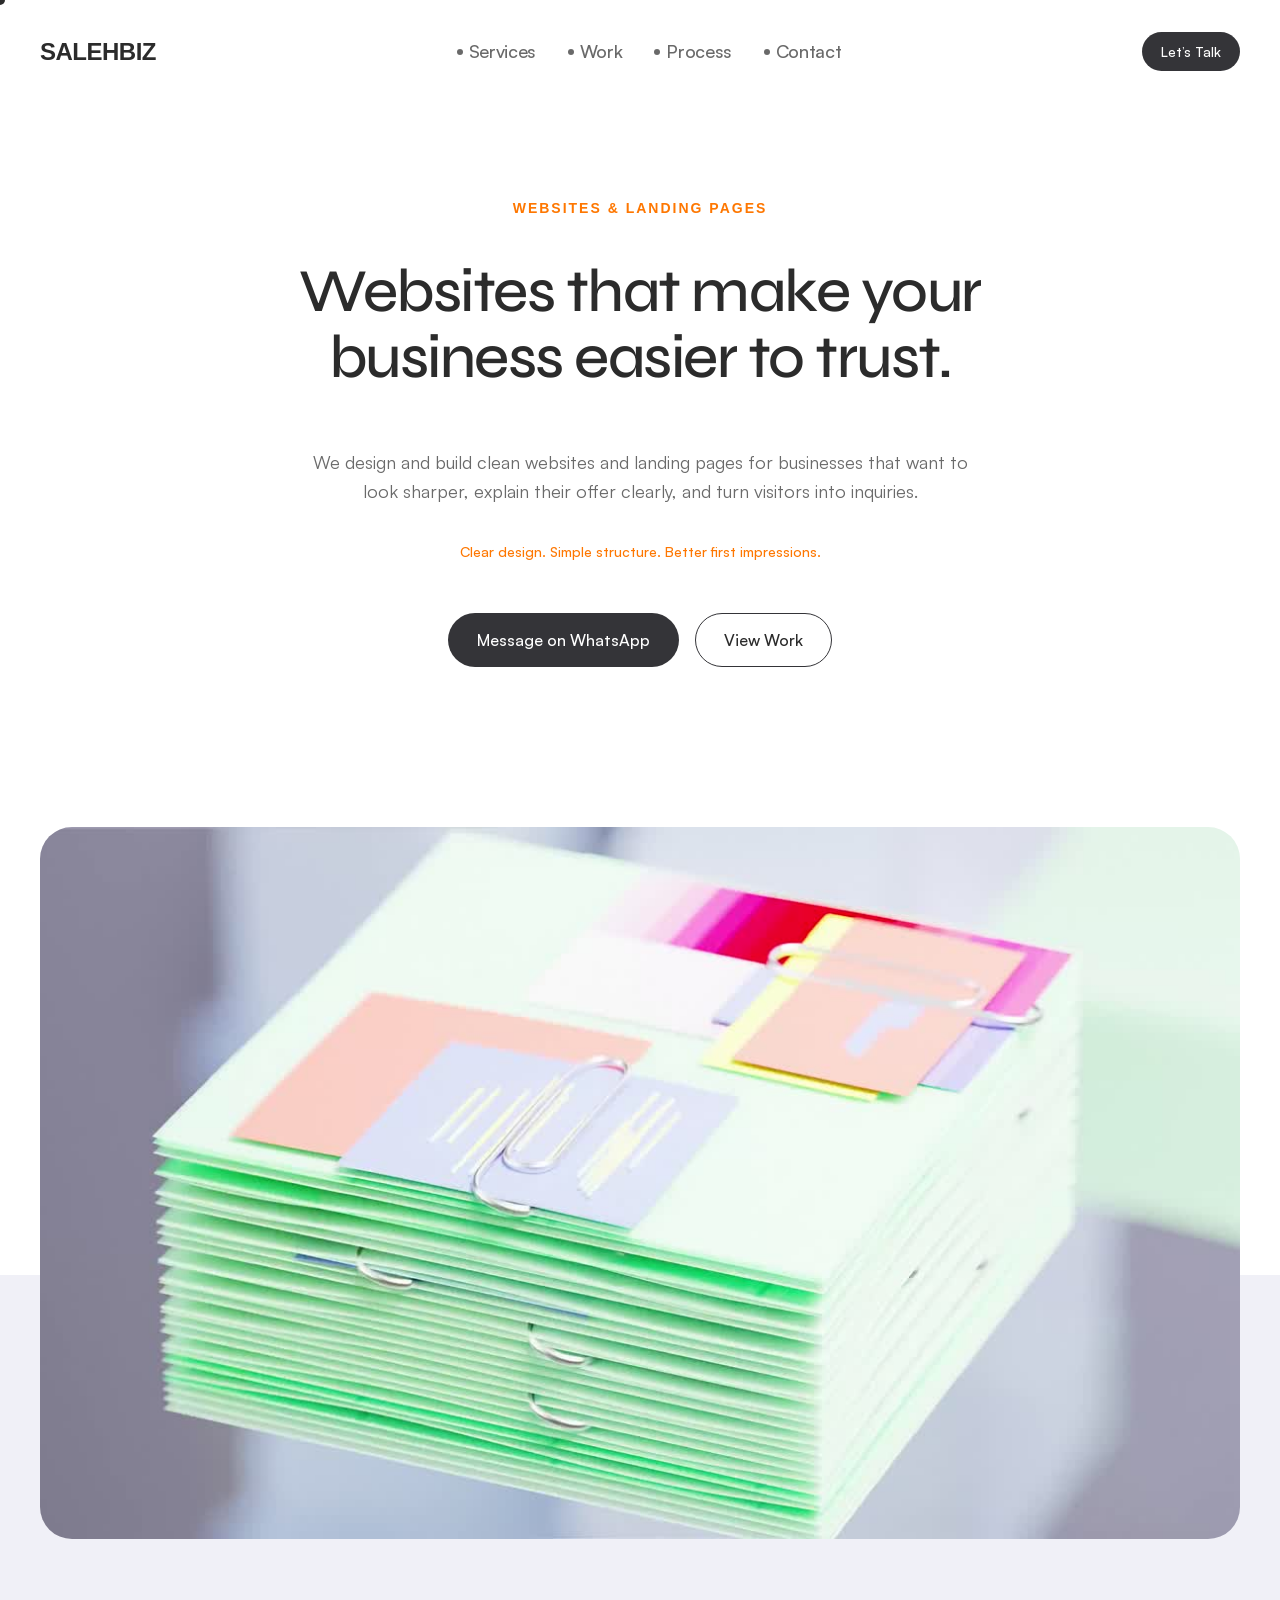
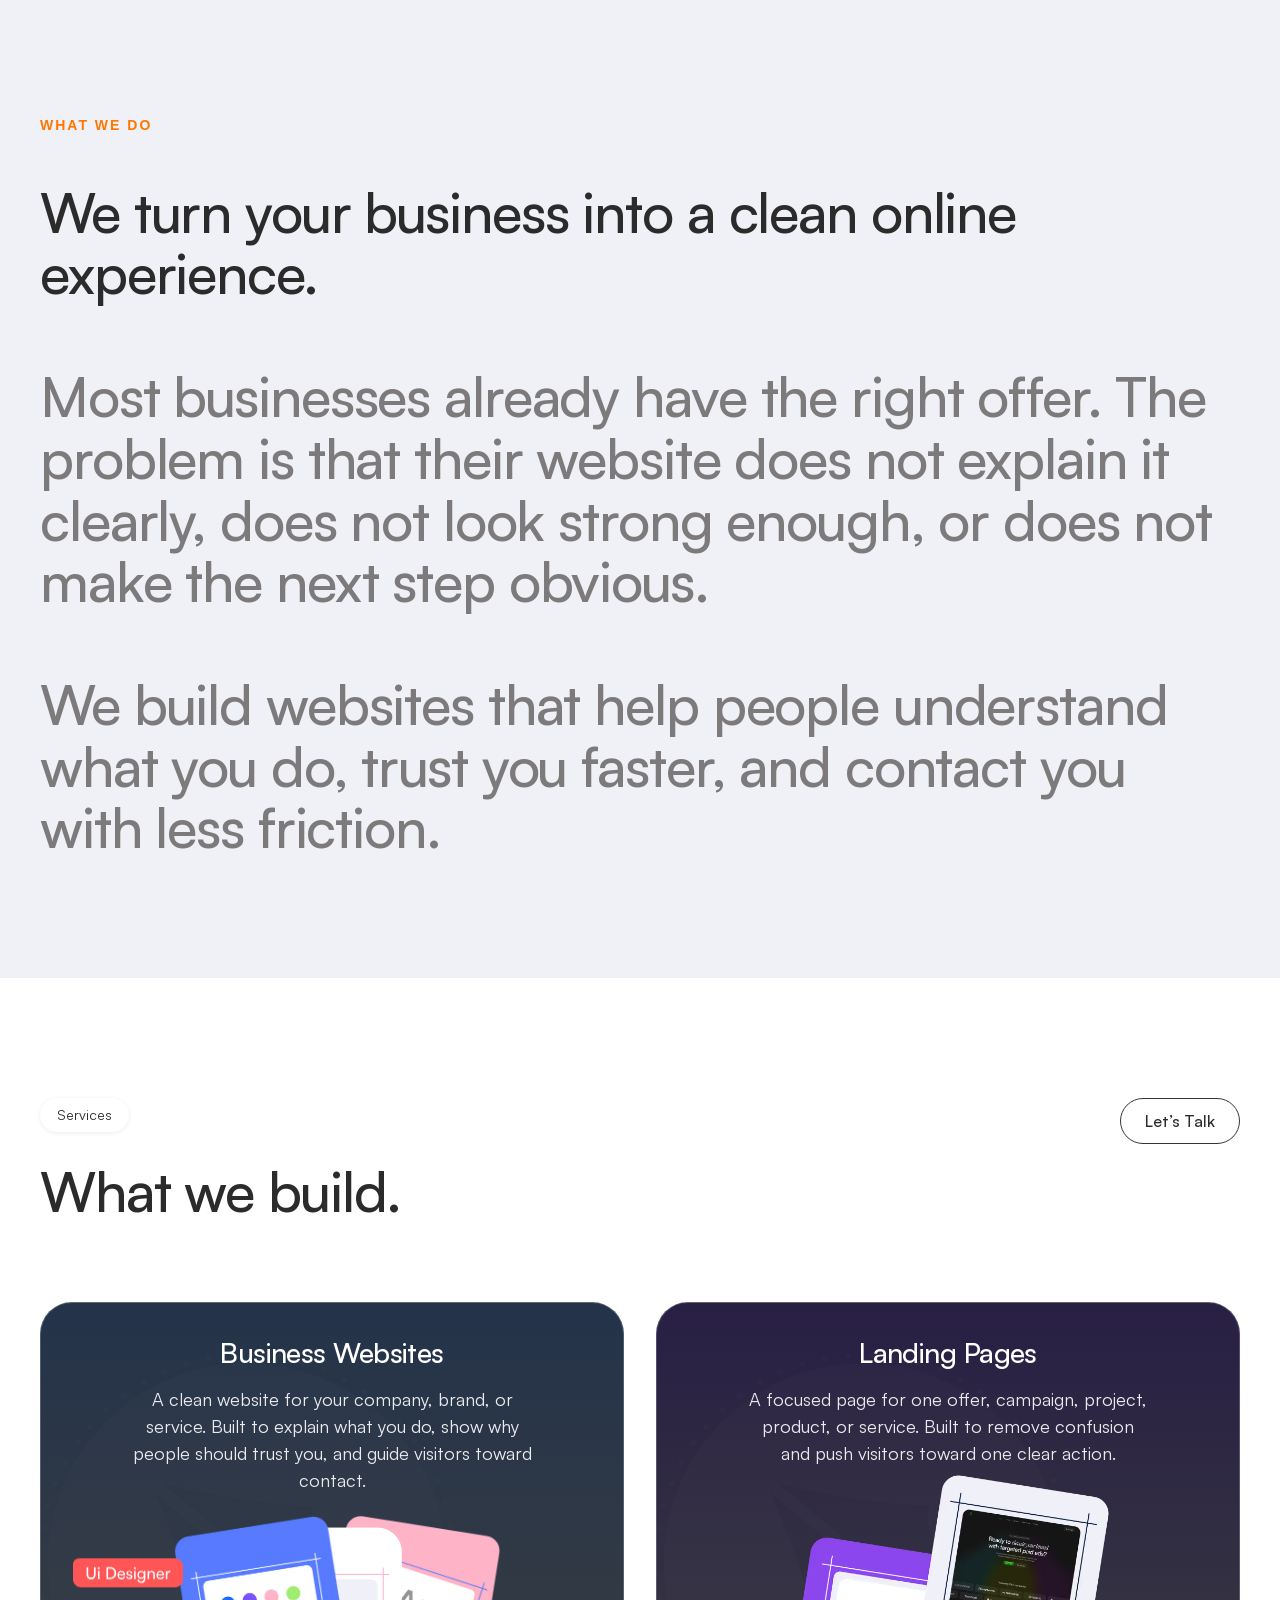
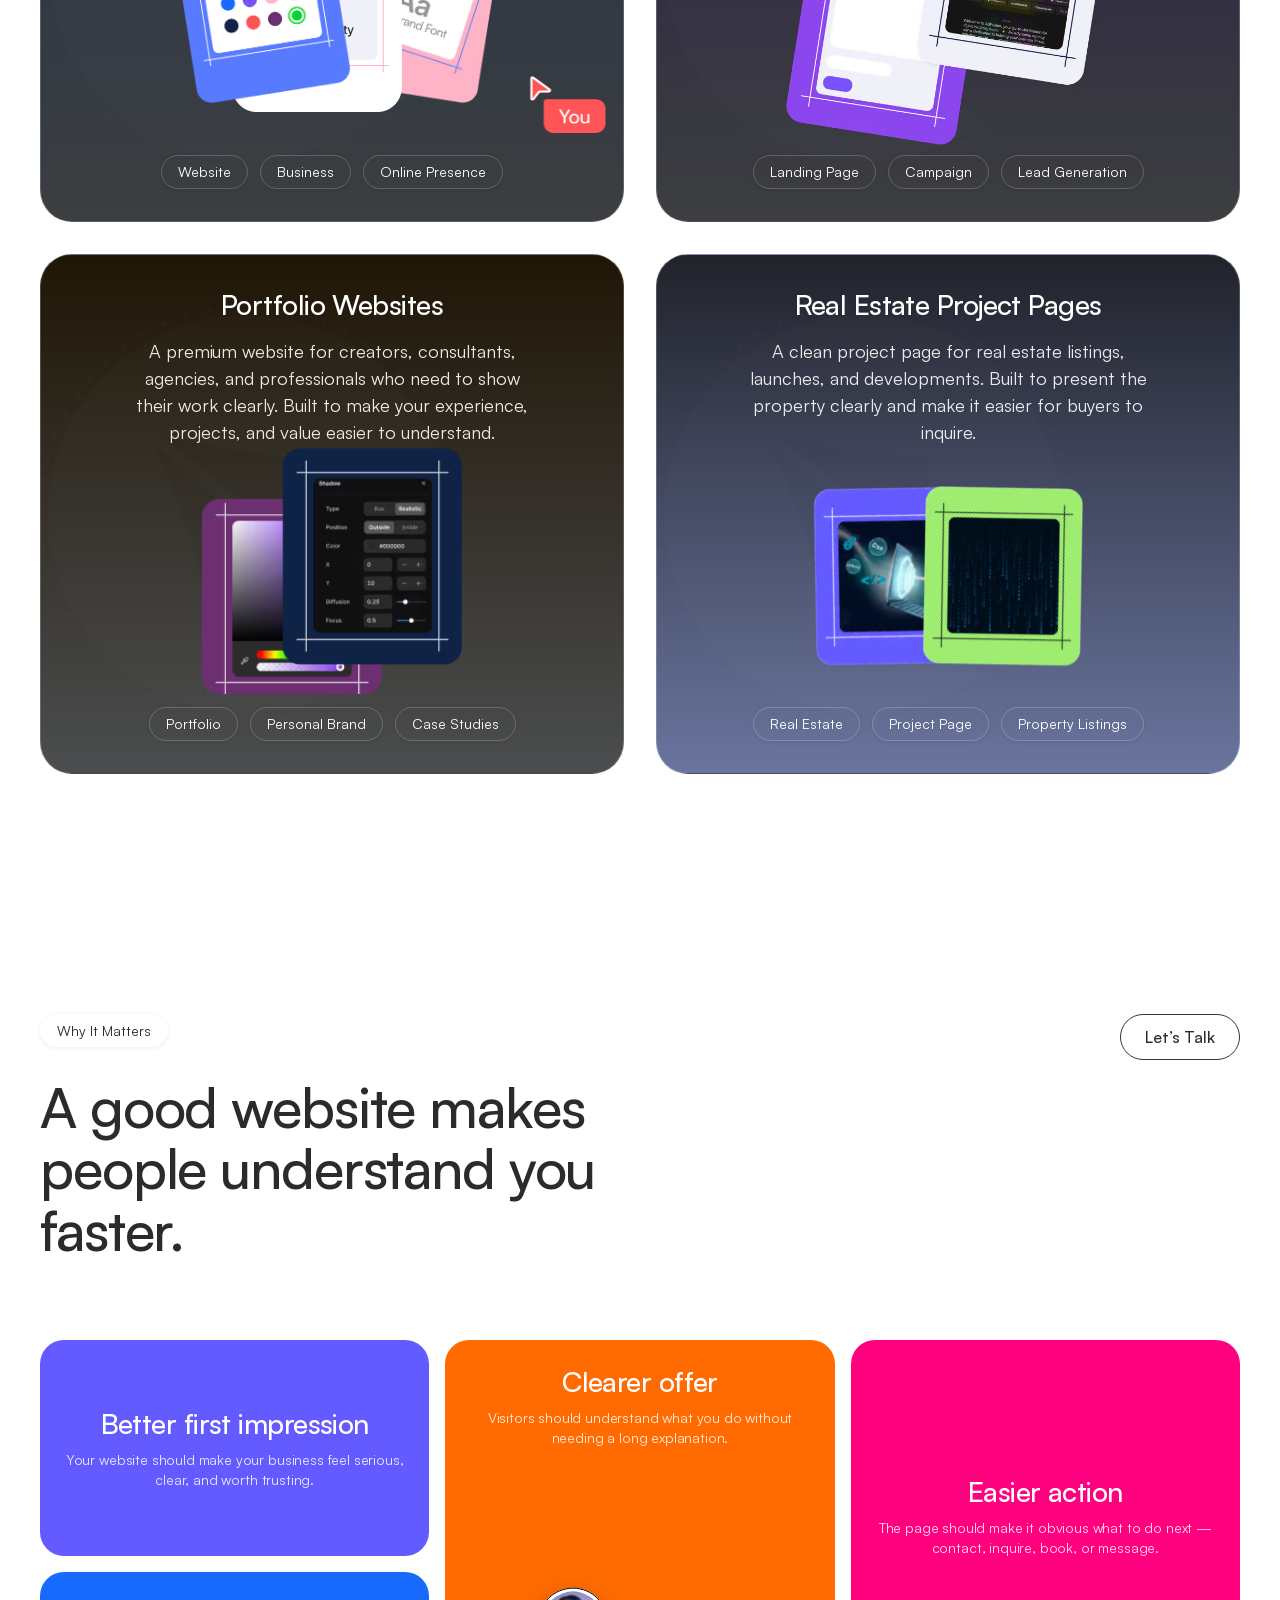
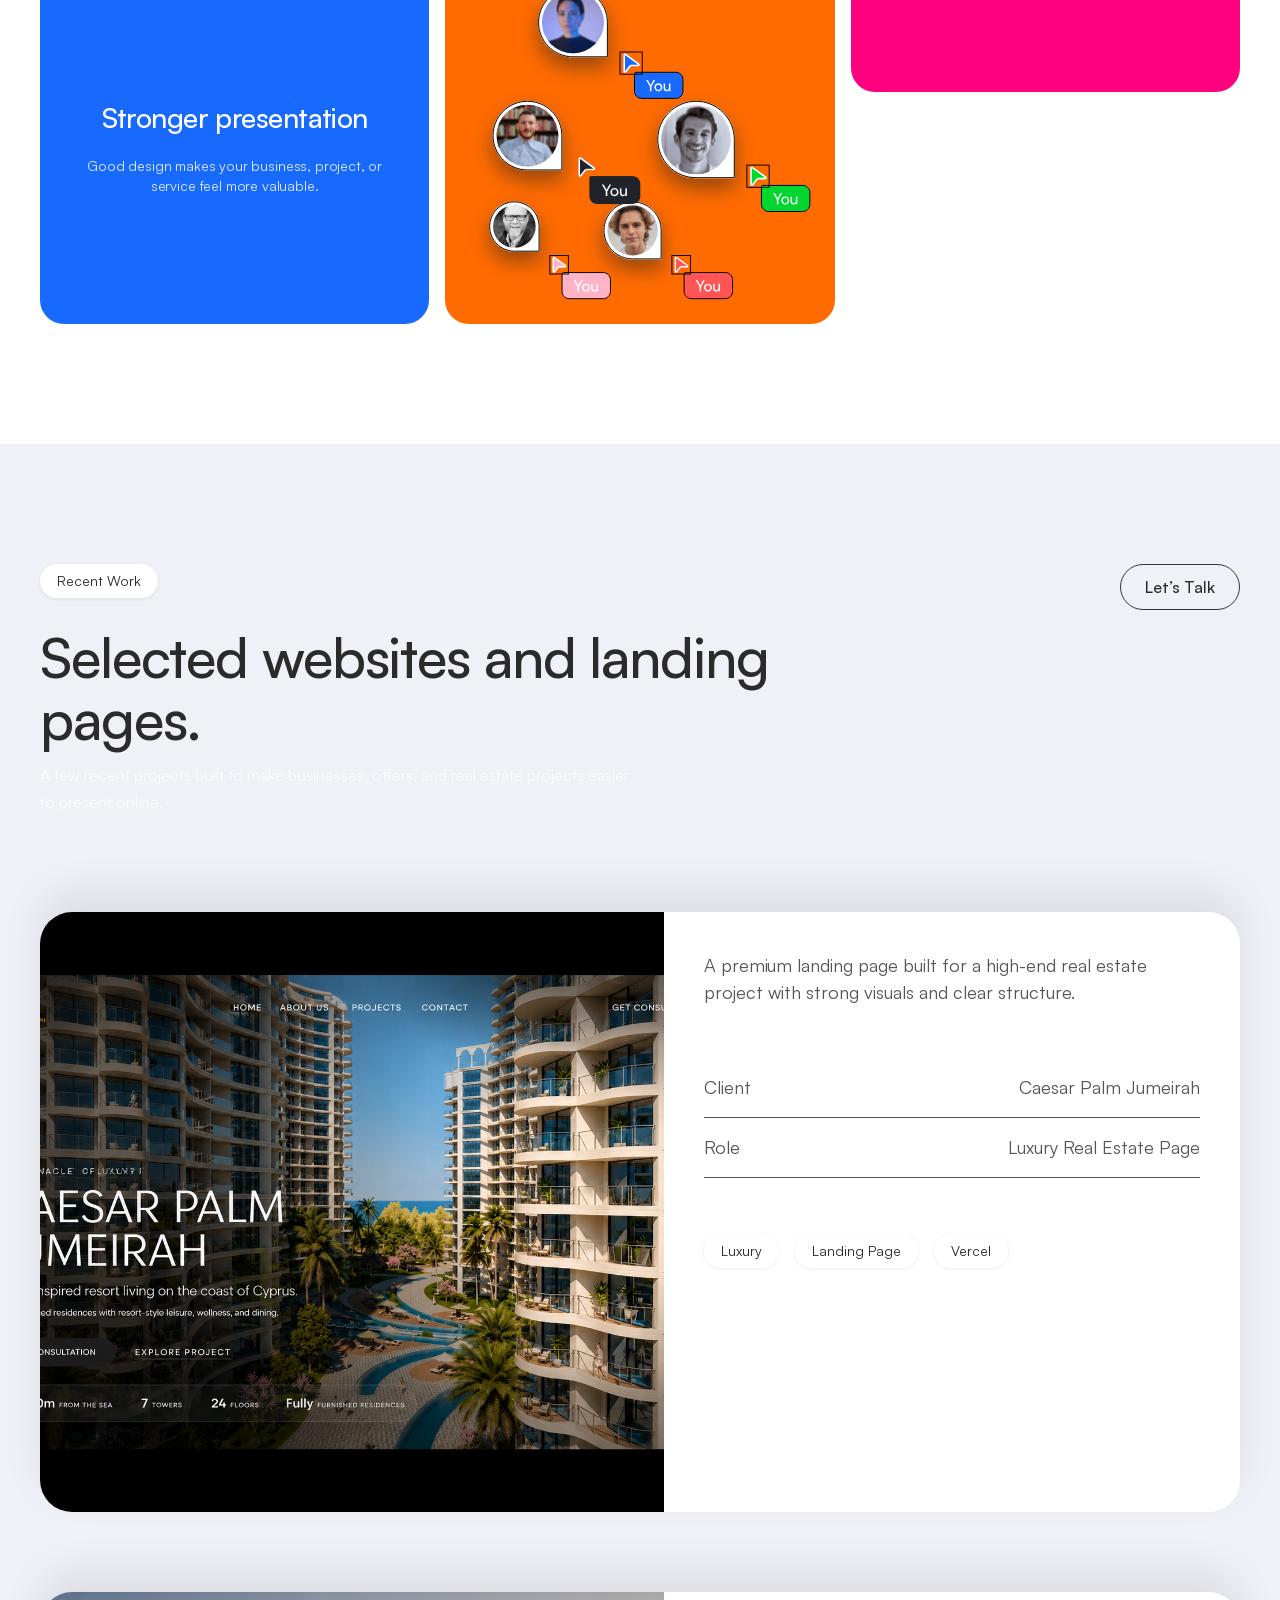
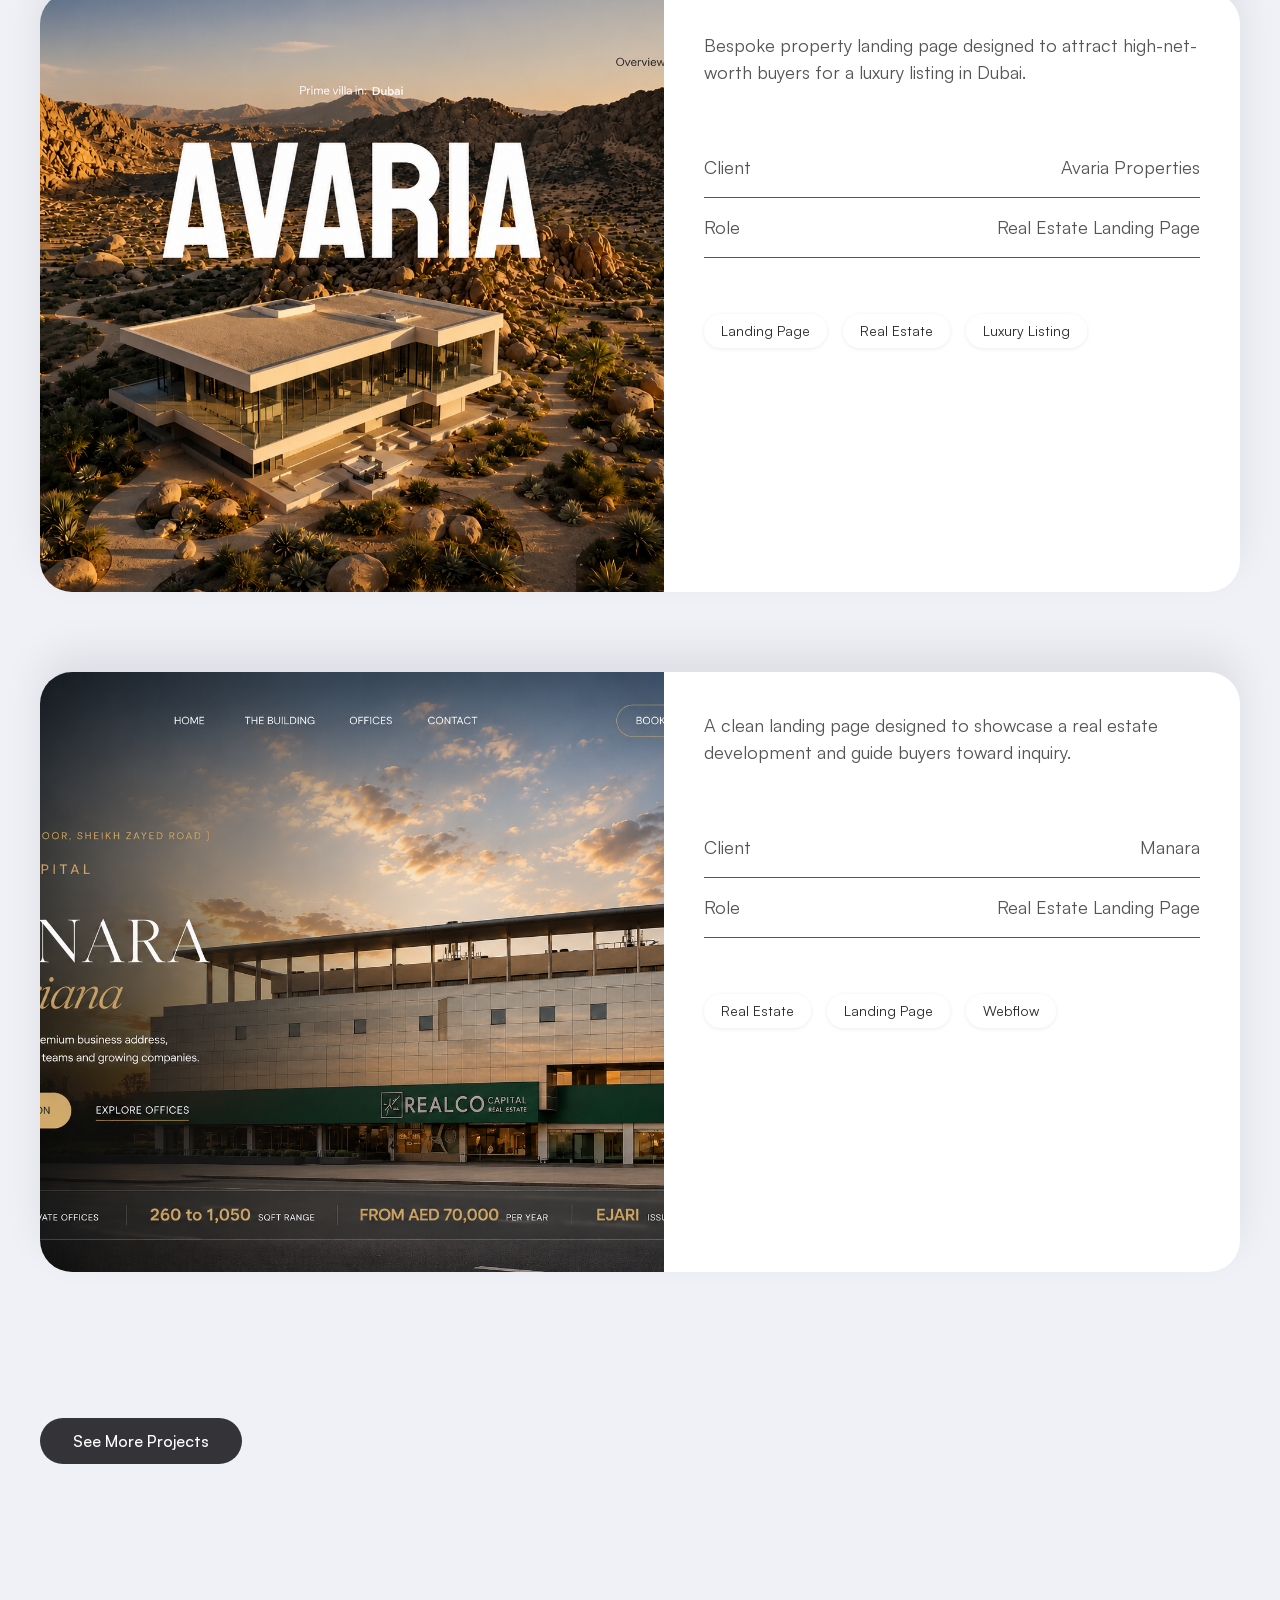
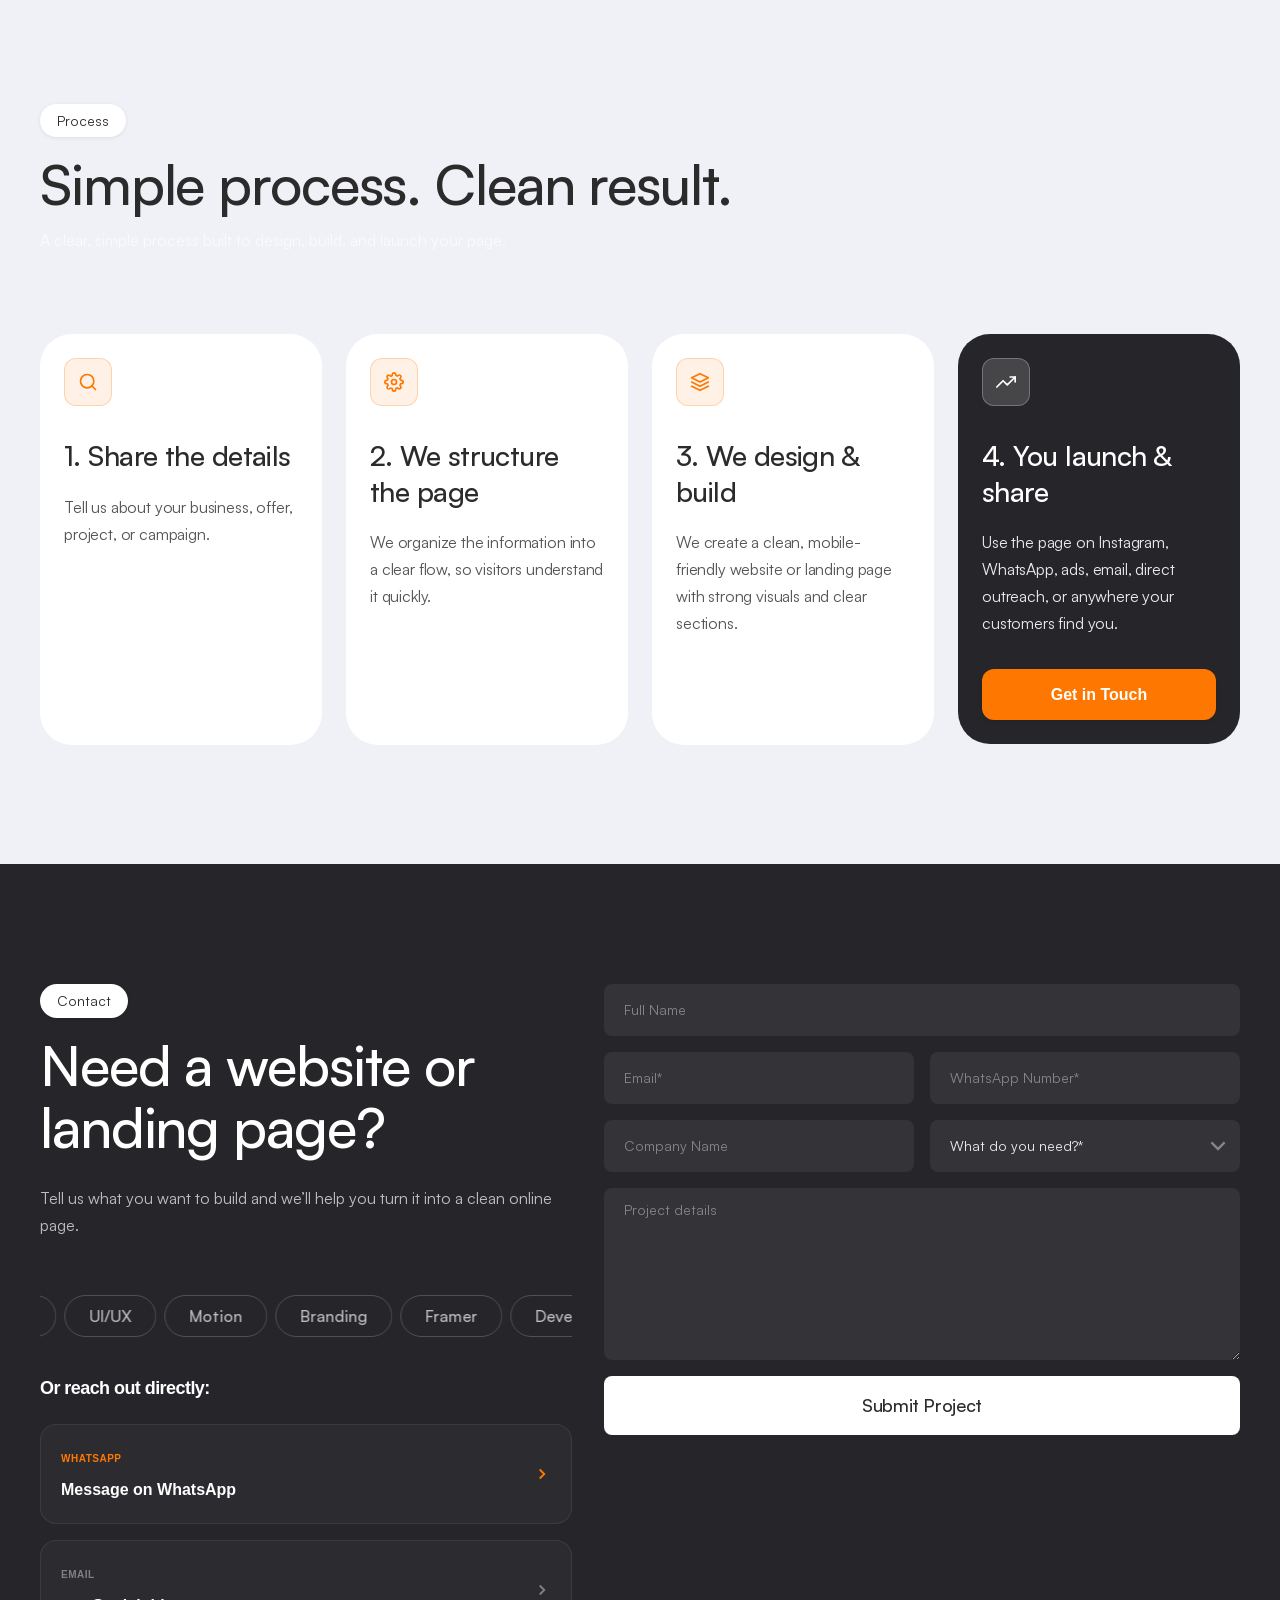
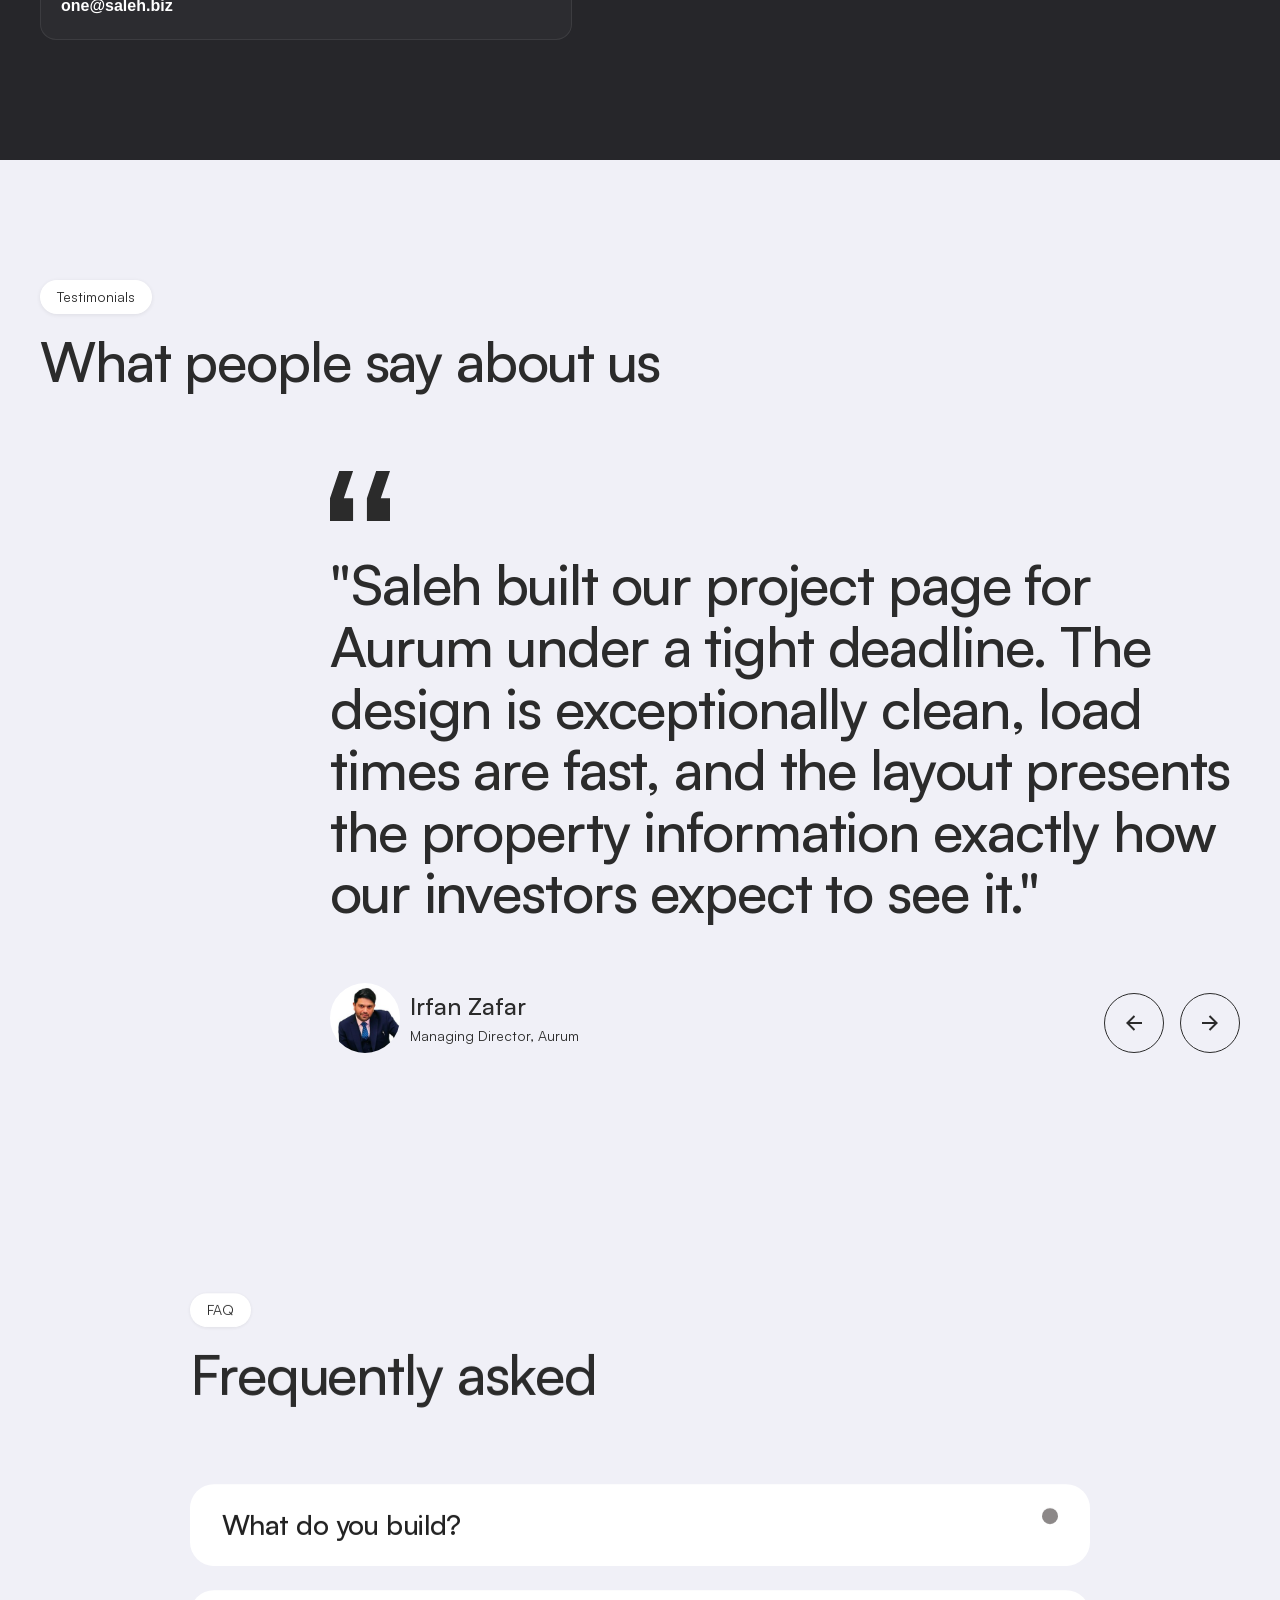
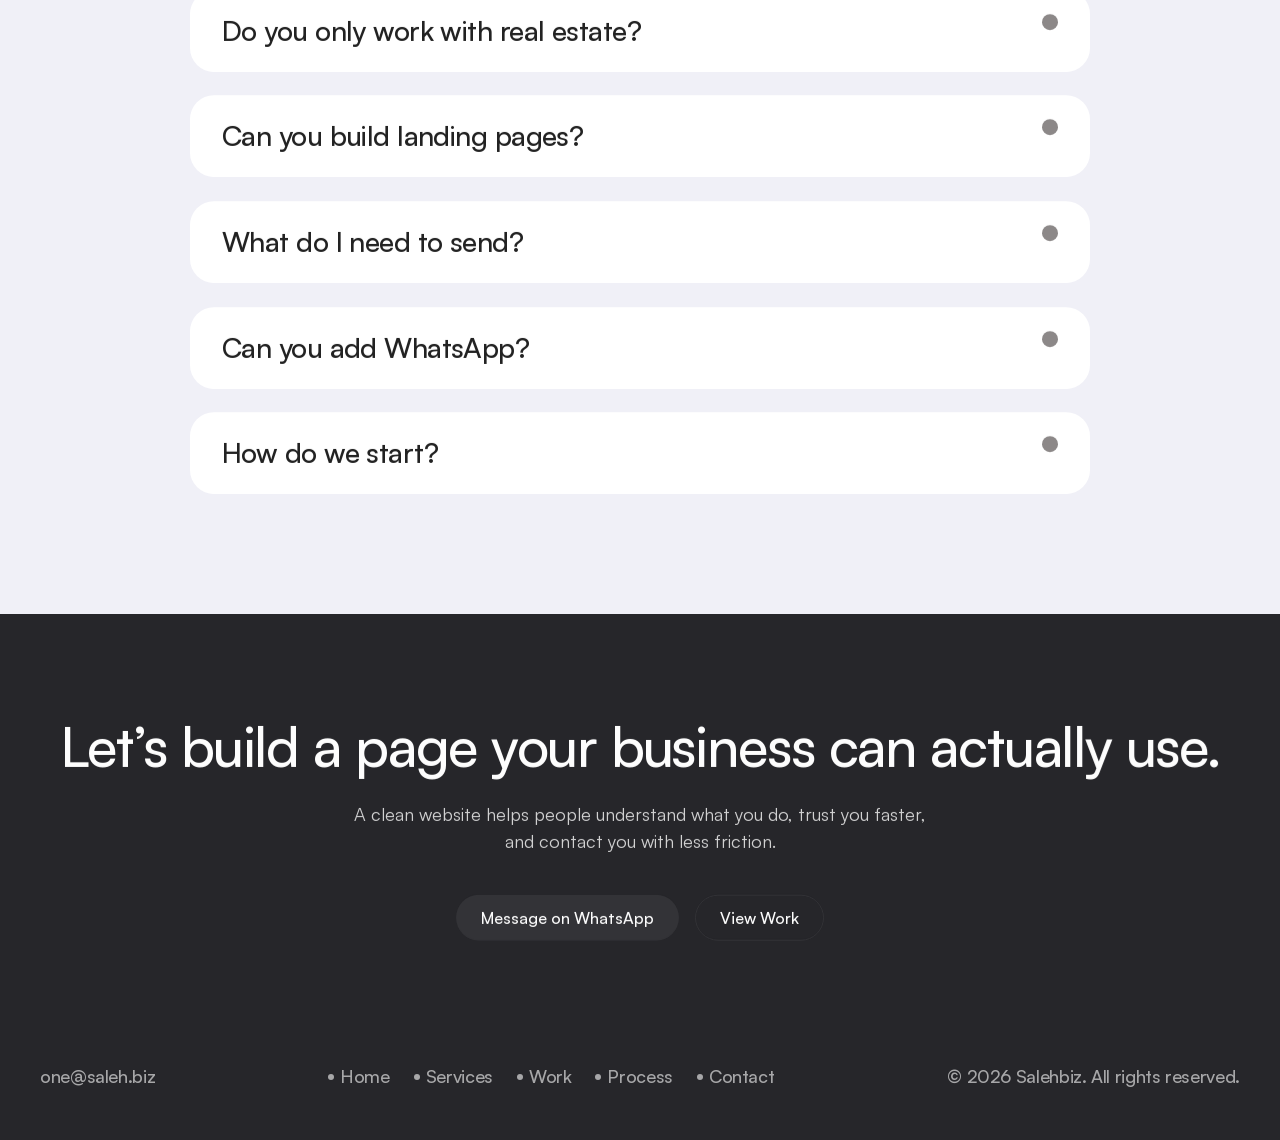
==== commit b22946d7: "Update favicon and apple-touch-icon links to SVG logo" ====
--- a/index.html
+++ b/index.html
@@ -222,12 +222,12 @@
       })(window, document);
     </script>
     <link
-      href="cdn.prod.website-files.com/6745b25e58afc09807f9d3d0/67557b092eca5a31b7c63d39_favicon.jpg"
+      href="cdn.prod.website-files.com/6745b25e58afc09807f9d3d0/675040c2ca61ce816f9a1865_logo-image.svg"
       rel="shortcut icon"
-      type="image/x-icon"
+      type="image/svg+xml"
     />
     <link
-      href="cdn.prod.website-files.com/6745b25e58afc09807f9d3d0/67557b45ba9317ab3b5c845a_webclip.jpg"
+      href="cdn.prod.website-files.com/6745b25e58afc09807f9d3d0/675040c2ca61ce816f9a1865_logo-image.svg"
       rel="apple-touch-icon"
     />
     <style>
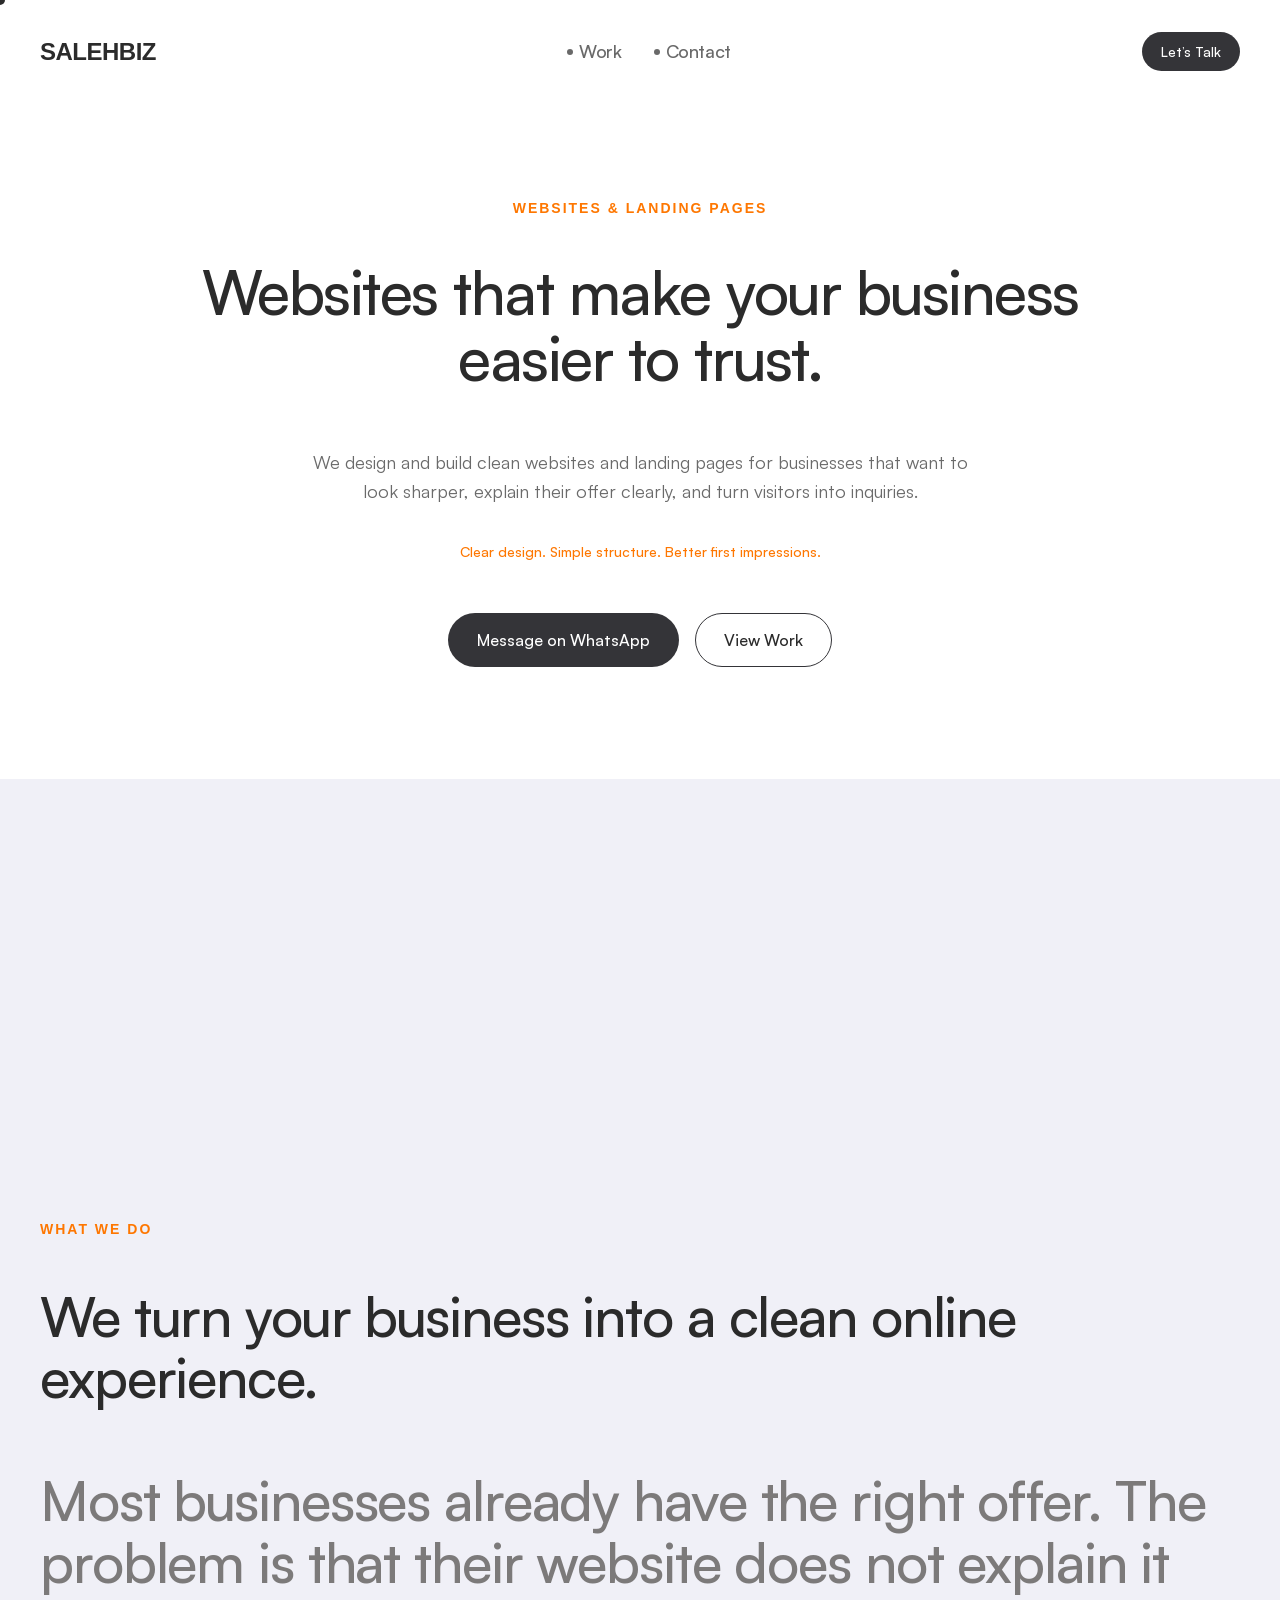
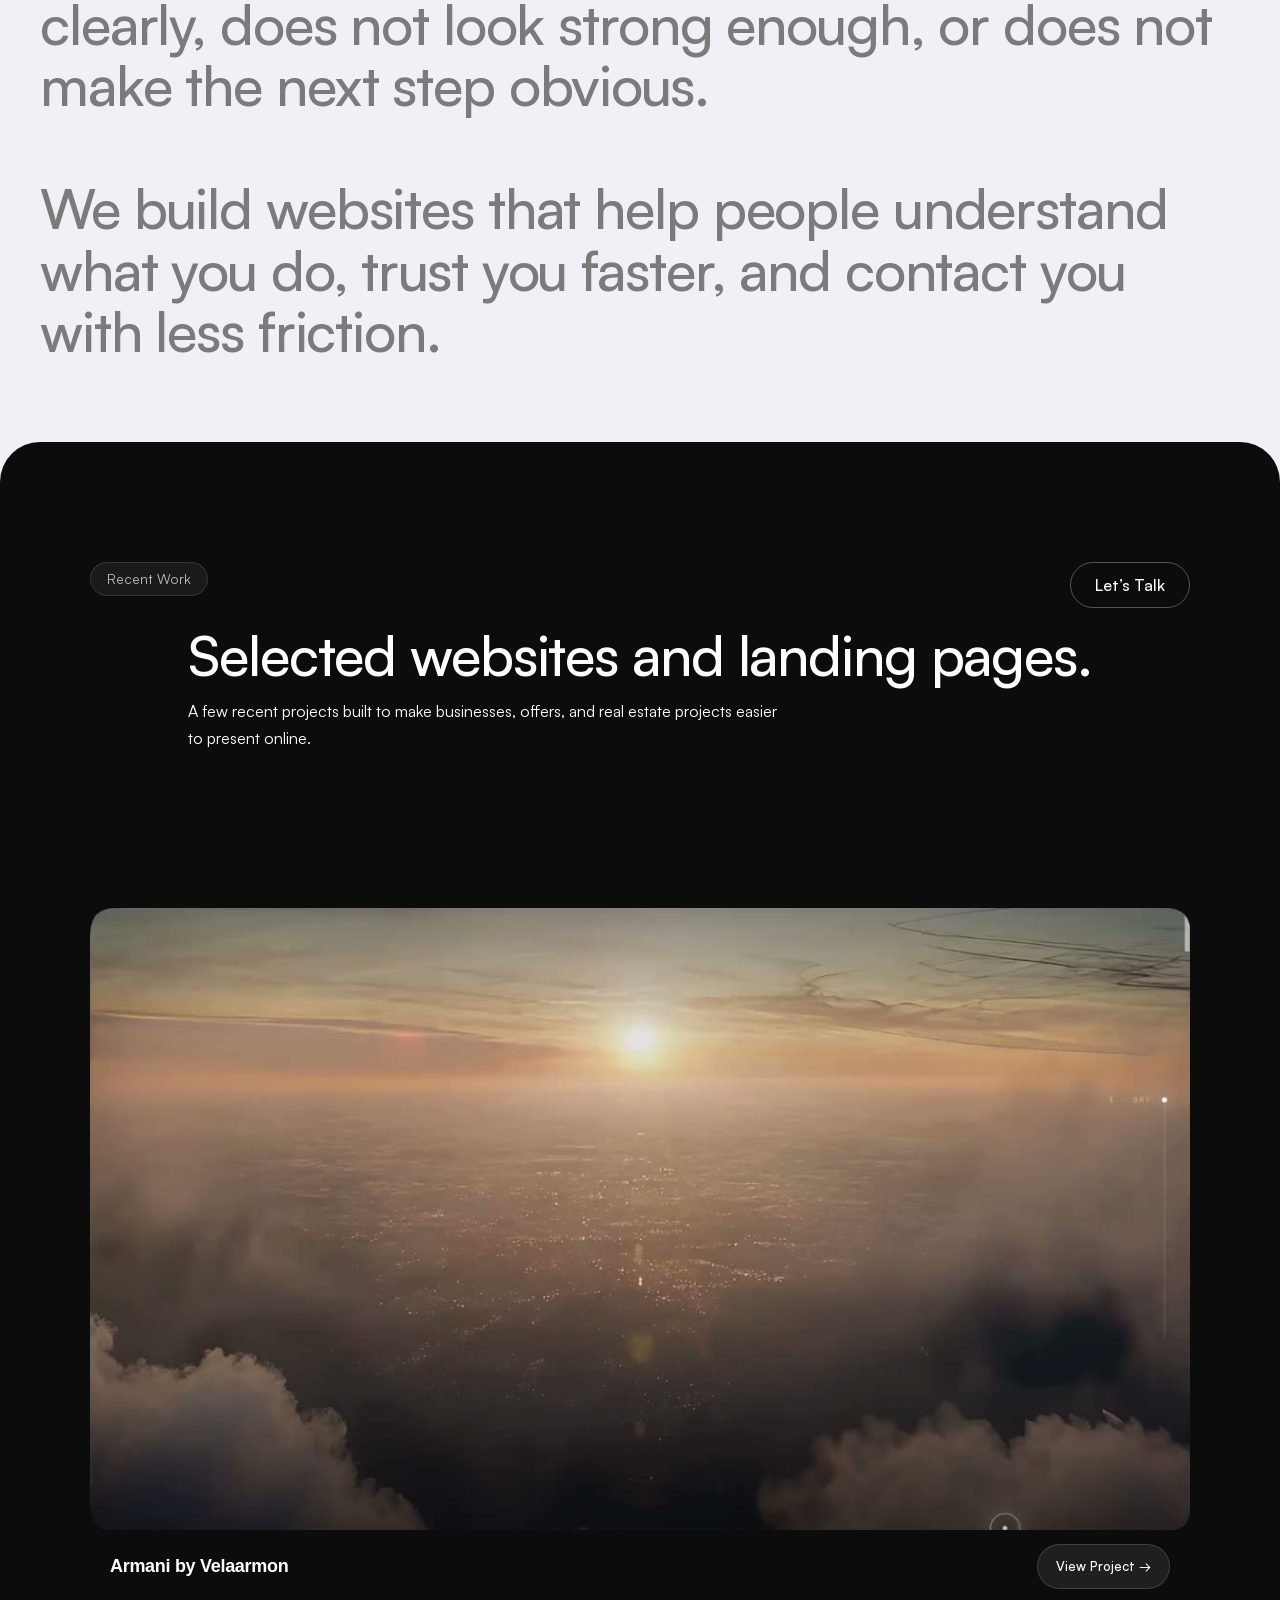
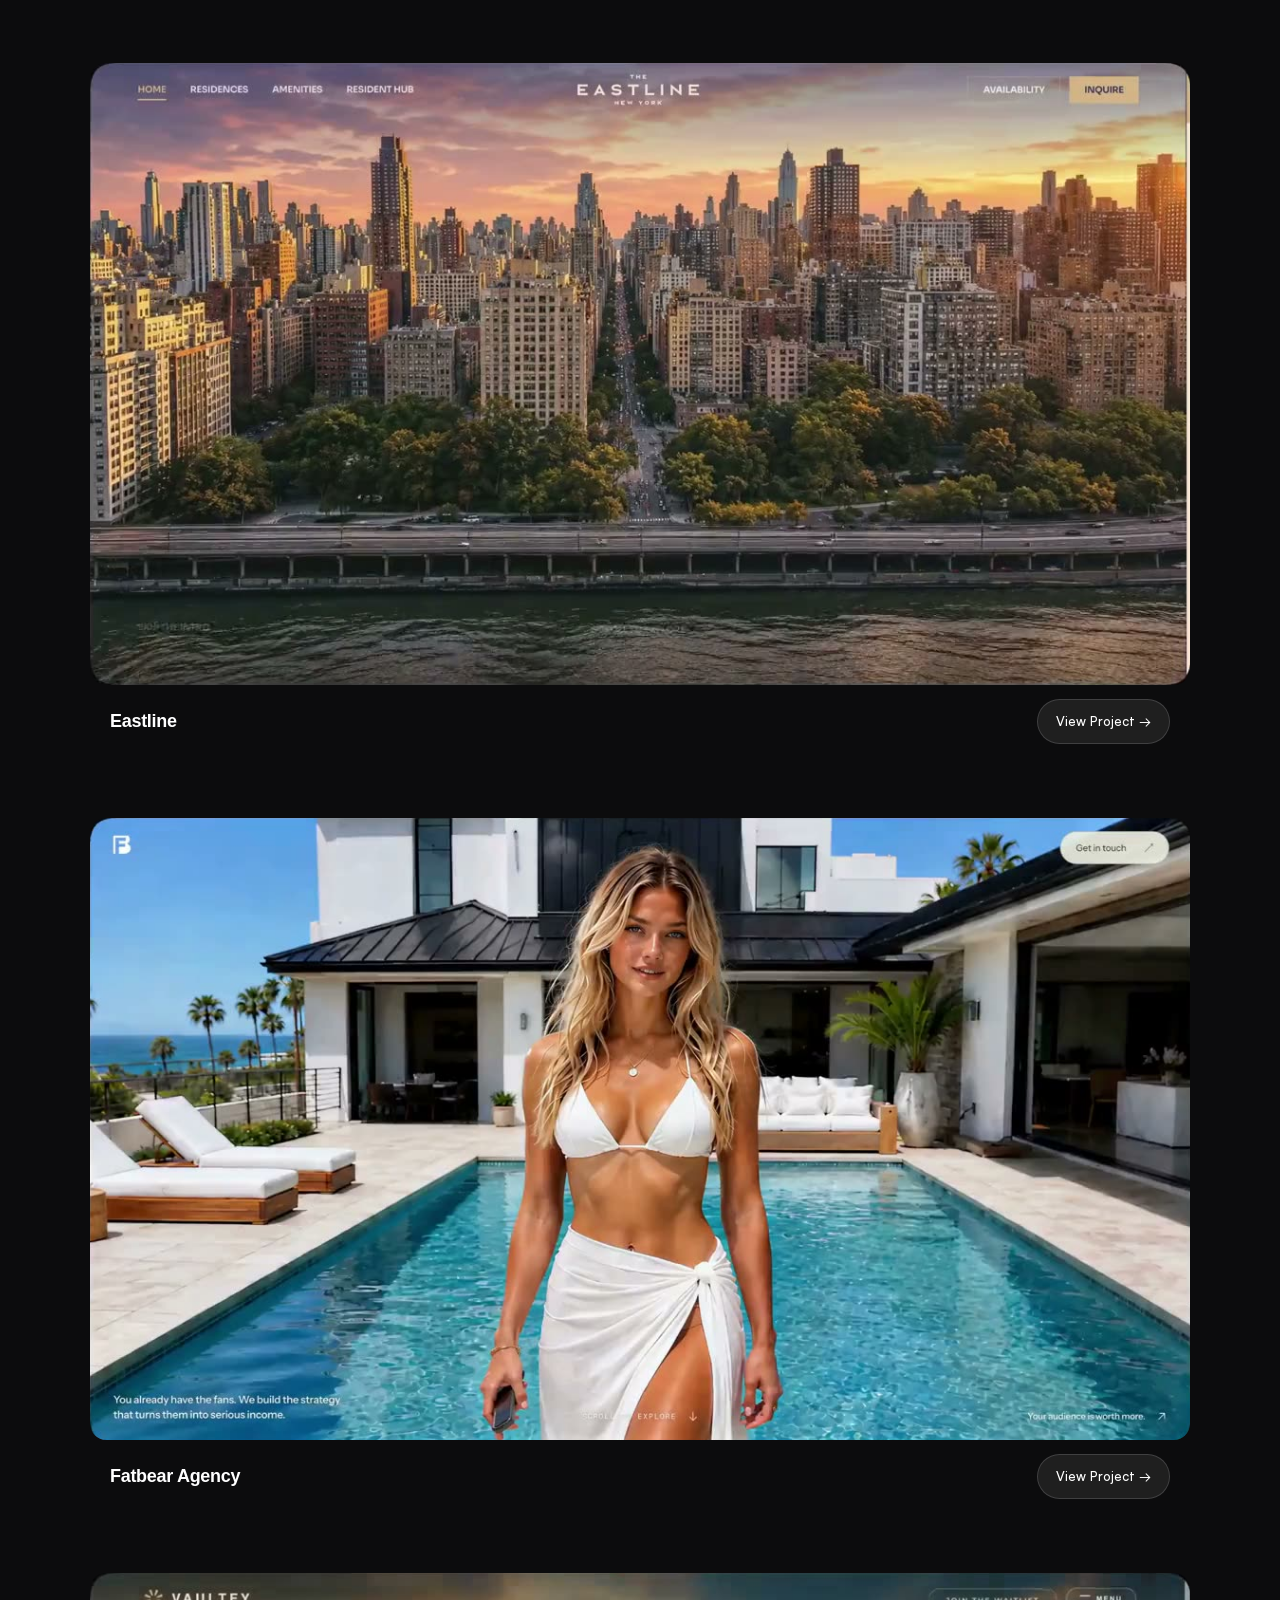
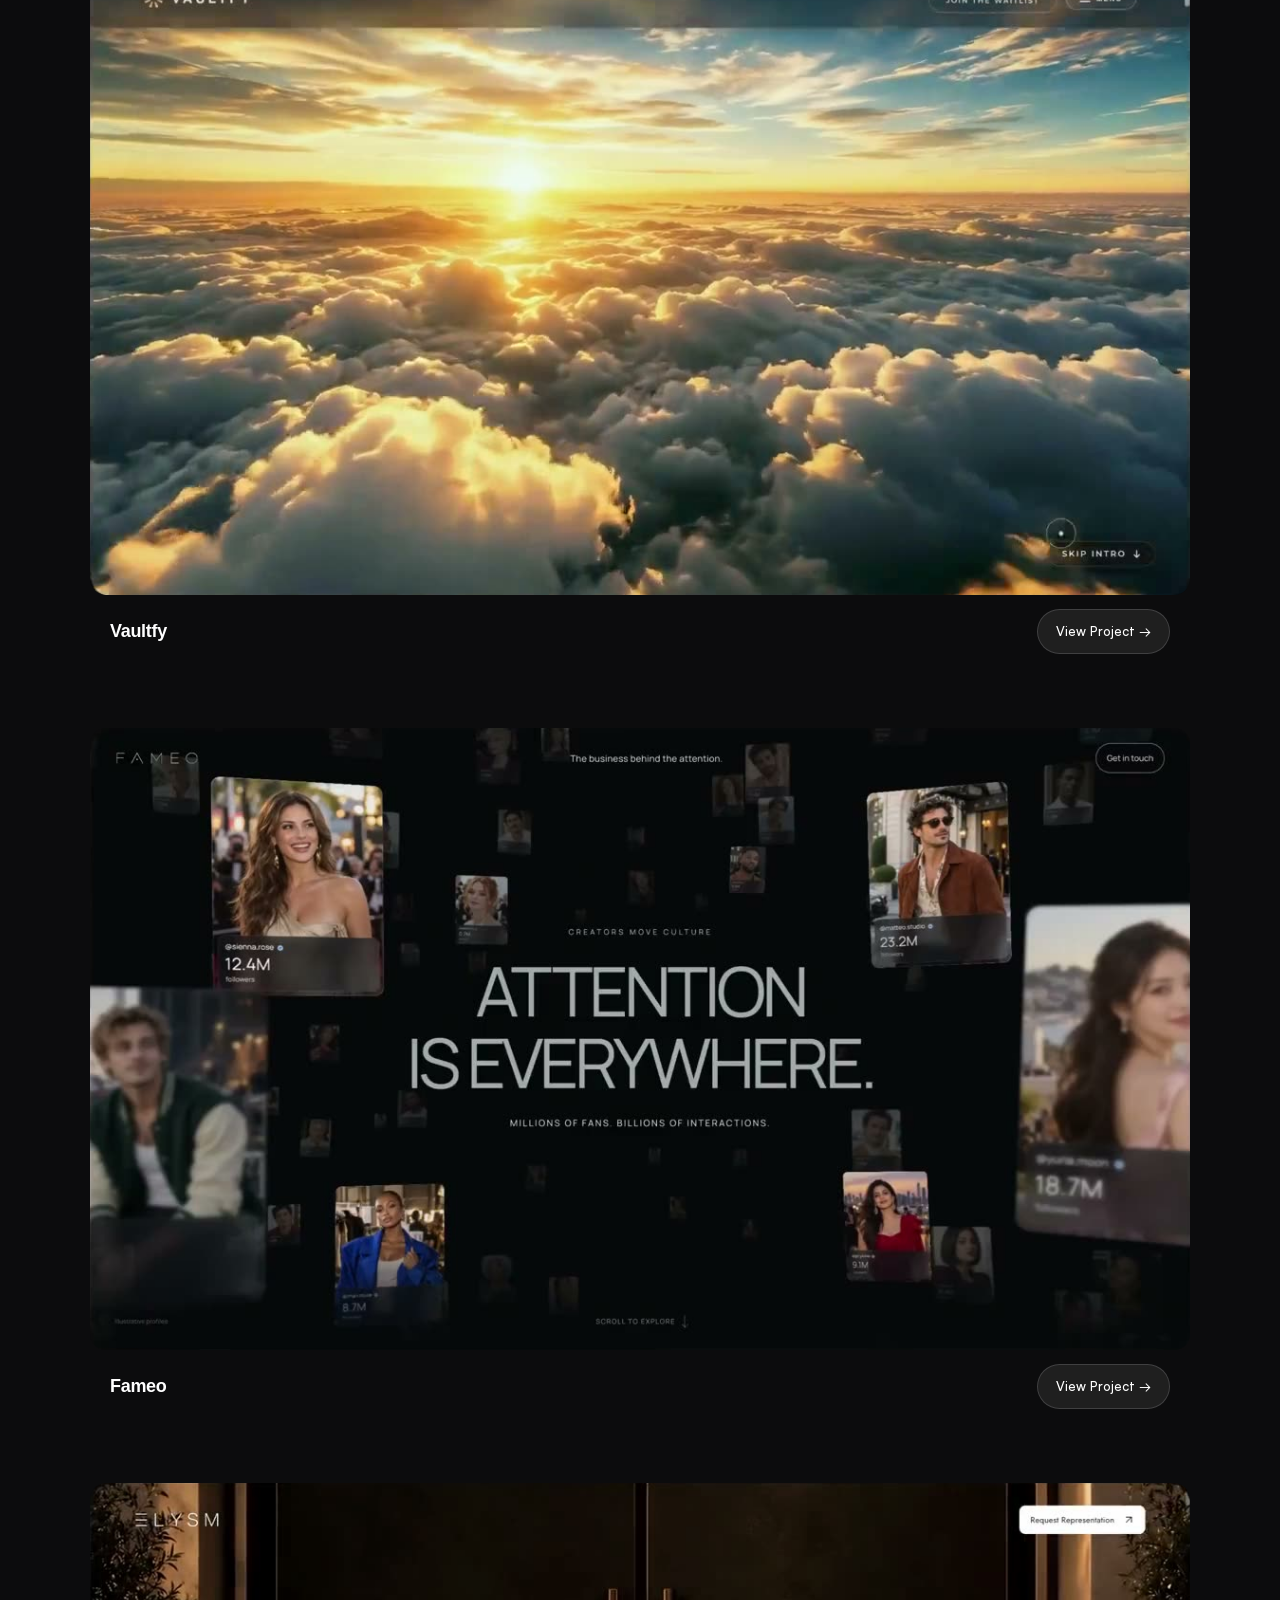
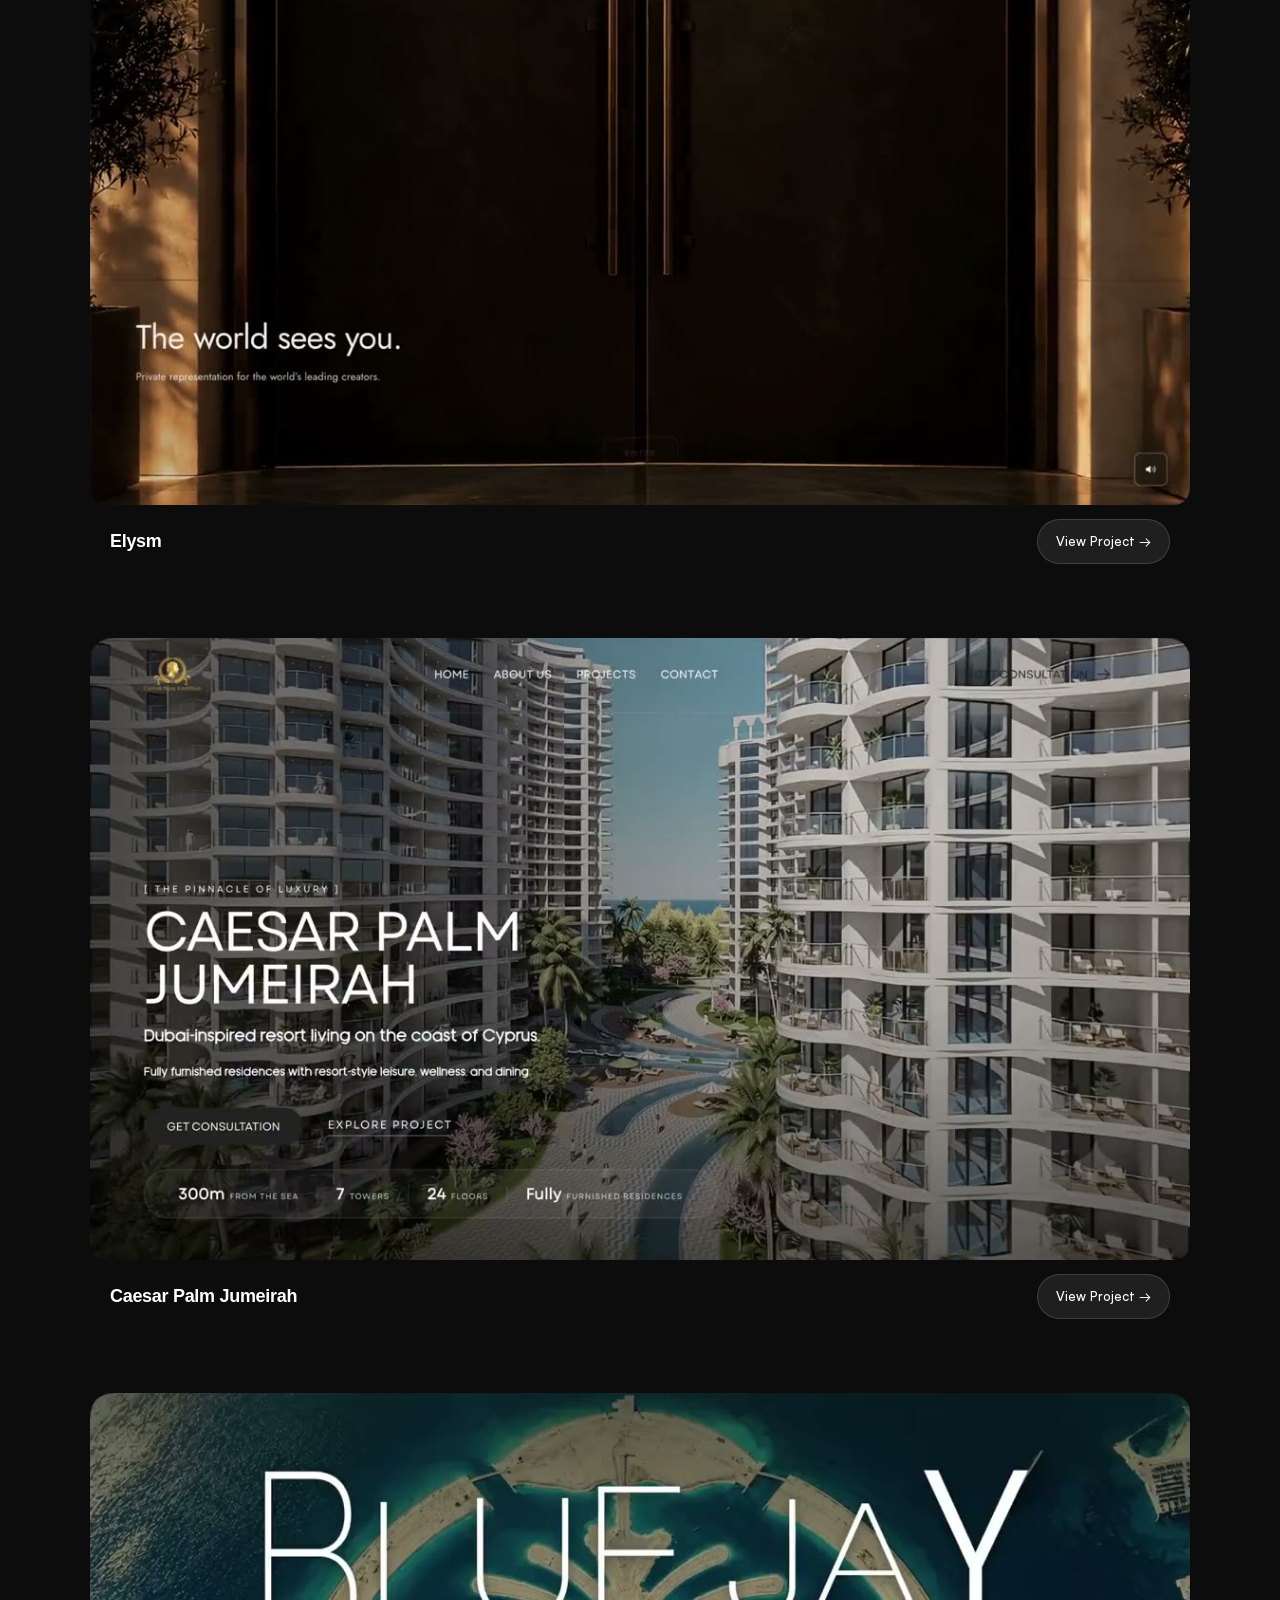
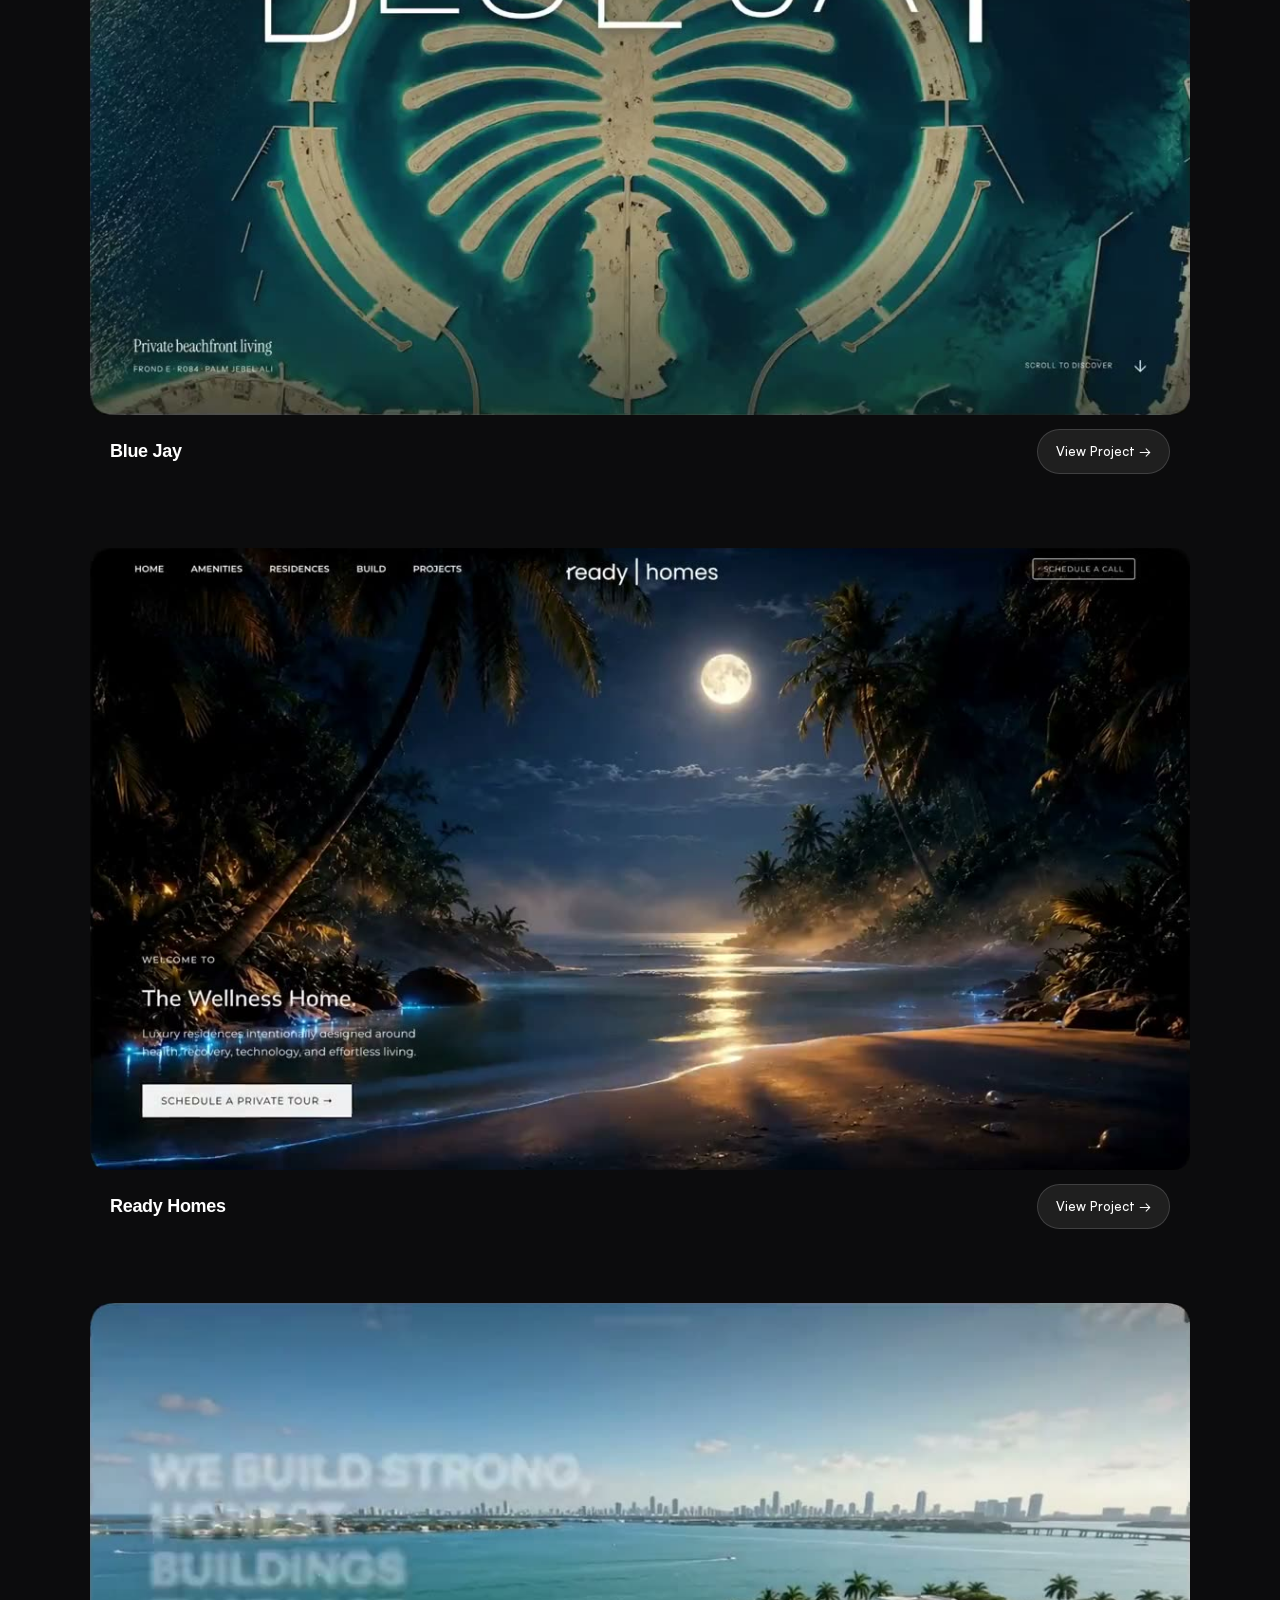
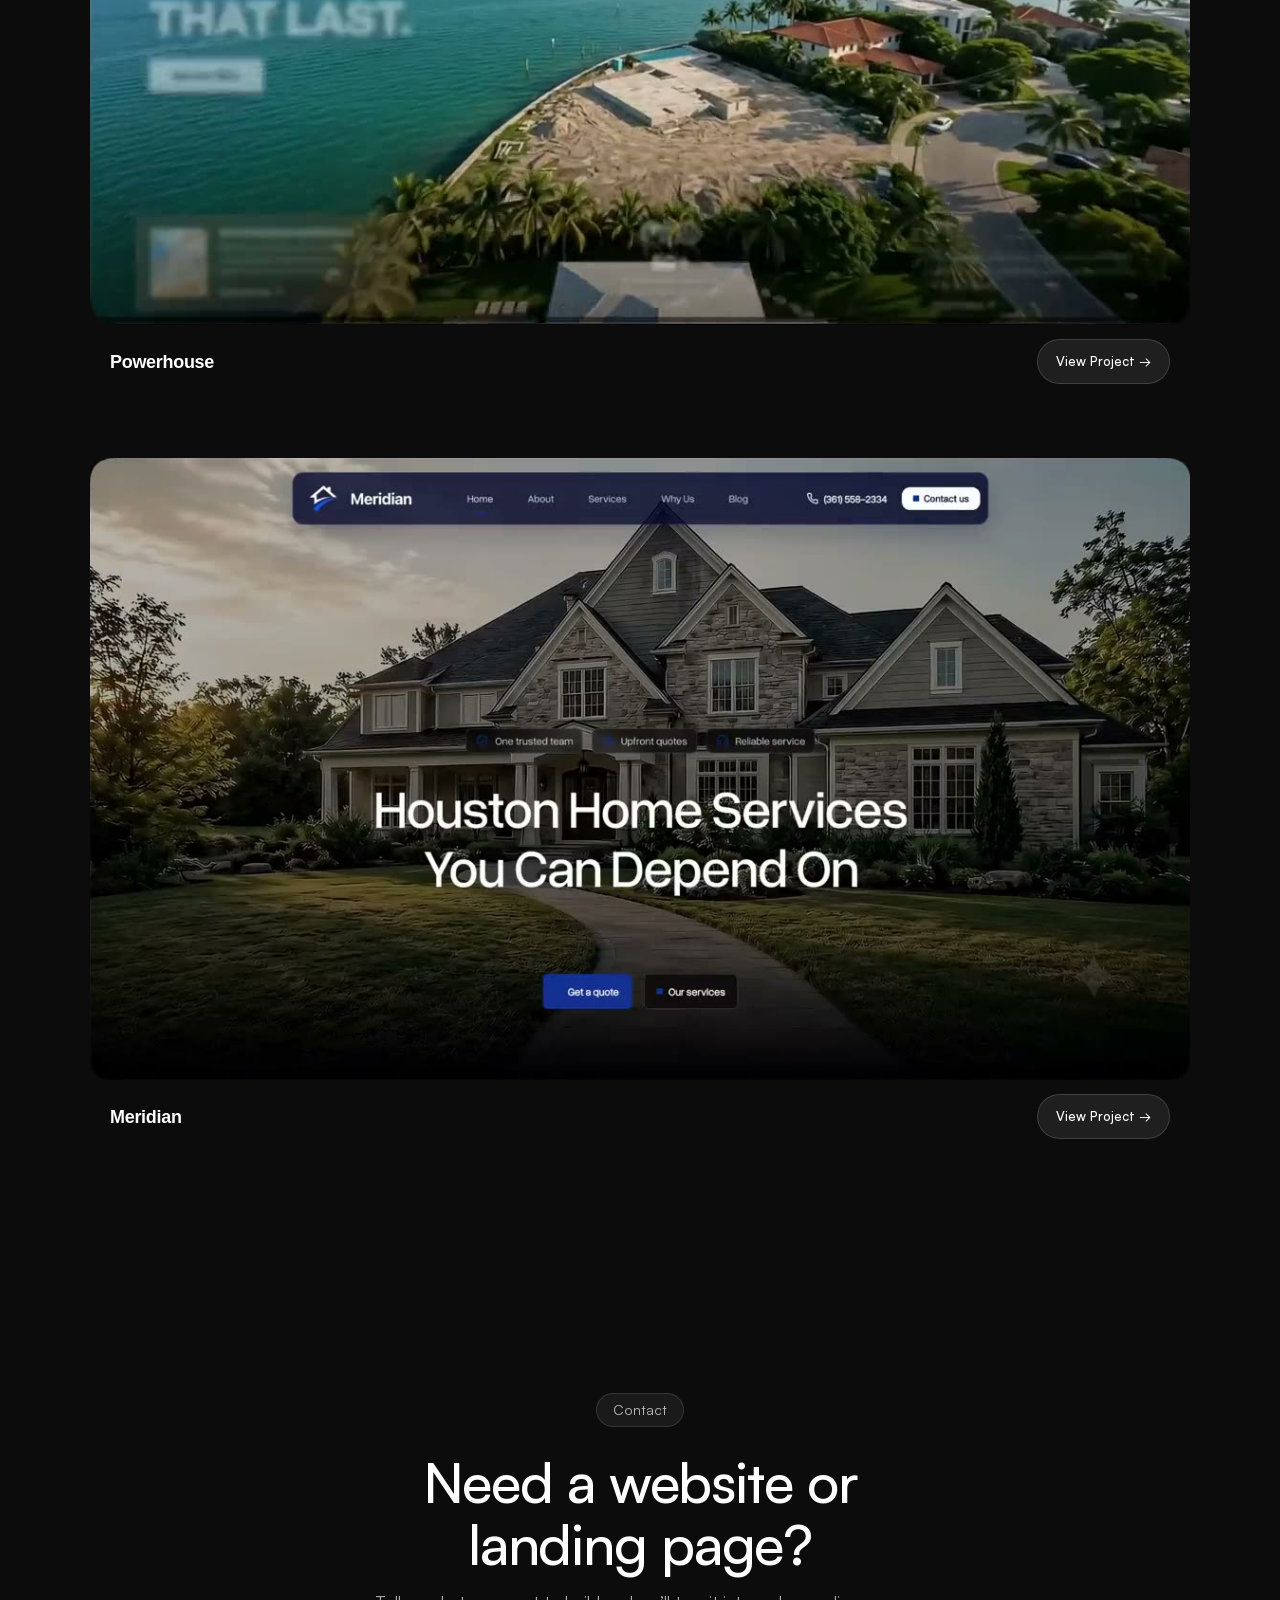
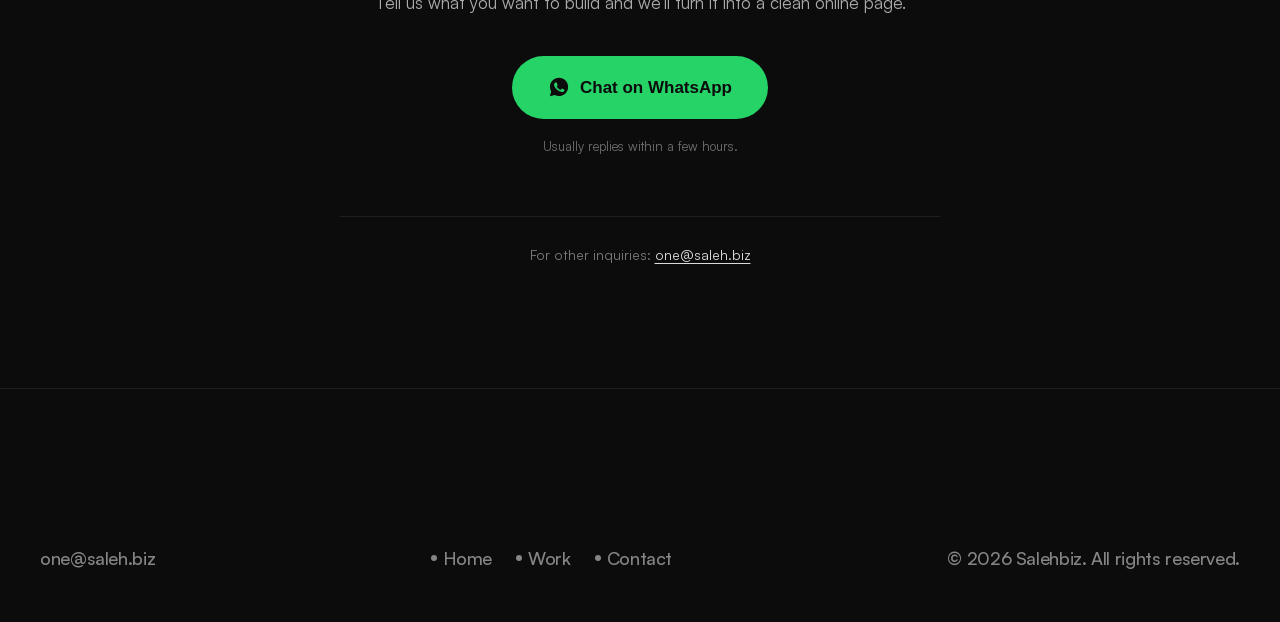
==== commit 16e5133f: "Rebuild landing page as a lean Instagram-bio funnel Cut the page to Hero, What We Do, Work and a sin" ====
--- a/index.html
+++ b/index.html
@@ -273,15 +273,9 @@
                 <div style="font-size: 24px; font-weight: 700; color: #fff; letter-spacing: -0.5px;">SALEHBIZ</div>
               </div>
               <div class="nav-links-wrapper">
-                <a href="#Services" class="nav-link w-inline-block"
-                  ><div class="nav-link-dot"></div>
-                  <div>Services</div></a
-                ><a href="#Works" class="nav-link w-inline-block"
+                <a href="#Works" class="nav-link w-inline-block"
                   ><div class="nav-link-dot"></div>
                   <div>Work</div></a
-                ><a href="#Process" class="nav-link w-inline-block"
-                  ><div class="nav-link-dot"></div>
-                  <div>Process</div></a
                 ><a href="#CTA" class="nav-link w-inline-block"
                   ><div class="nav-link-dot"></div>
                   <div>Contact</div></a
@@ -328,15 +322,9 @@
           ><div style="font-size: 20px; font-weight: 700; color: #fff; letter-spacing: -0.5px;">SALEHBIZ</div></a
         >
         <div class="nav-links-wrapper-v2">
-          <a href="#Services" class="nav-link-v2 w-inline-block"
-            ><div class="nav-link-dot-v2"></div>
-            <div>Services</div></a
-          ><a href="#Works" class="nav-link-v2 w-inline-block"
+          <a href="#Works" class="nav-link-v2 w-inline-block"
             ><div class="nav-link-dot-v2"></div>
             <div>Work</div></a
-          ><a href="#Process" class="nav-link-v2 w-inline-block"
-            ><div class="nav-link-dot-v2"></div>
-            <div>Process</div></a
           ><a href="#CTA" class="nav-link-v2 w-inline-block"
             ><div class="nav-link-dot-v2"></div>
             <div>Contact</div></a
@@ -394,44 +382,6 @@
             </div>
           </div>
         </section>
-        <section class="intro-video">
-          <div
-            data-w-id="afb5c919-e3d0-3ff6-984f-b41d857cf79f"
-            class="intro-video-block"
-          >
-            <div
-              data-poster-url="cdn.prod.website-files.com/6745b25e58afc09807f9d3d0%2F674f141e13b5cc423ea88358_-3927-4342-b8bf-de31126912a8%20%281%29-poster-00001.jpg"
-              data-video-urls="cdn.prod.website-files.com/6745b25e58afc09807f9d3d0%2F674f141e13b5cc423ea88358_-3927-4342-b8bf-de31126912a8%20%281%29-transcode.mp4,cdn.prod.website-files.com/6745b25e58afc09807f9d3d0%2F674f141e13b5cc423ea88358_-3927-4342-b8bf-de31126912a8%20%281%29-transcode.webm"
-              data-autoplay="true"
-              data-loop="true"
-              data-wf-ignore="true"
-              class="intro-reel-video w-background-video w-background-video-atom"
-            >
-              <video
-                id="bb4c59d8-64d6-36de-9ffc-113e9dc81c49-video"
-                autoplay=""
-                loop=""
-                style="
-                  background-image: url(&quot;cdn.prod.website-files.com/6745b25e58afc09807f9d3d0%2F674f141e13b5cc423ea88358_-3927-4342-b8bf-de31126912a8%20%281%29-poster-00001.jpg&quot;);
-                "
-                muted=""
-                playsinline=""
-                data-wf-ignore="true"
-                data-object-fit="cover"
-              >
-                <source
-                  src="cdn.prod.website-files.com/6745b25e58afc09807f9d3d0%2F674f141e13b5cc423ea88358_-3927-4342-b8bf-de31126912a8%20%281%29-transcode.mp4"
-                  data-wf-ignore="true"
-                />
-                <source
-                  src="cdn.prod.website-files.com/6745b25e58afc09807f9d3d0%2F674f141e13b5cc423ea88358_-3927-4342-b8bf-de31126912a8%20%281%29-transcode.webm"
-                  data-wf-ignore="true"
-                />
-              </video>
-            </div>
-
-          </div>
-        </section>
         <section id="About" class="about">
           <div class="container">
             <div class="page-vertical-padding">
@@ -457,396 +407,6 @@
             </div>
           </div>
         </section>
-        <section id="Services" class="services">
-          <div class="container">
-            <div class="page-vertical-padding">
-              <div class="section-padding-large">
-                <div class="services-section-wrapper">
-                  <div class="section-top-block">
-                    <div class="services-top-block">
-                      <div class="section-caption">
-                        <div class="section-caption-text">Services</div>
-                      </div>
-                      <a href="#CTA" class="button-secondary w-button"
-                        >Let’s Talk</a
-                      >
-                    </div>
-                    <div class="services-title-block">
-                      <h2>What we build.</h2>
-                    </div>
-                  </div>
-                  <div class="service-cards-block">
-                    <div class="service-card">
-                      <div class="service-card-title-block">
-                        <h3>Business Websites</h3>
-                        <div class="text-opecity-90">
-                          A clean website for your company, brand, or service. Built to explain what you do, show why people should trust you, and guide visitors toward contact.
-                        </div>
-                      </div>
-                      <div
-                        data-w-id="7af6958c-cf9b-c2f5-2c30-c667a35018e3"
-                        class="service-card-image-block"
-                      >
-                        <img
-                          src="cdn.prod.website-files.com/6745b25e58afc09807f9d3d0/674ff2cde96249102a286605_service-card-img-v1-left.svg"
-                          loading="lazy"
-                          data-w-id="4d156c20-3685-fca0-4fc4-01ea061dd819"
-                          alt=""
-                          class="service-card-v1-image-left"
-                        /><img
-                          src="cdn.prod.website-files.com/6745b25e58afc09807f9d3d0/674ff2d4899e774ddaa59de1_service-card-img-v1-01.avif"
-                          loading="lazy"
-                          style="
-                            -webkit-transform: translate3d(60px, -40px, 0)
-                              scale3d(1, 1, 1) rotateX(0) rotateY(0) rotateZ(0)
-                              skew(0, 0);
-                            -moz-transform: translate3d(60px, -40px, 0)
-                              scale3d(1, 1, 1) rotateX(0) rotateY(0) rotateZ(0)
-                              skew(0, 0);
-                            -ms-transform: translate3d(60px, -40px, 0)
-                              scale3d(1, 1, 1) rotateX(0) rotateY(0) rotateZ(0)
-                              skew(0, 0);
-                            transform: translate3d(60px, -40px, 0)
-                              scale3d(1, 1, 1) rotateX(0) rotateY(0) rotateZ(0)
-                              skew(0, 0);
-                          "
-                          alt="Related service image"
-                          class="service-card-v1-image-01"
-                        /><img
-                          src="cdn.prod.website-files.com/6745b25e58afc09807f9d3d0/674ff2ce0bd145da2d8d2158_service-card-img-v1-02.avif"
-                          loading="lazy"
-                          style="
-                            -webkit-transform: translate3d(-20px, 20px, 0)
-                              scale3d(1, 1, 1) rotateX(0) rotateY(0) rotateZ(0)
-                              skew(0, 0);
-                            -moz-transform: translate3d(-20px, 20px, 0)
-                              scale3d(1, 1, 1) rotateX(0) rotateY(0) rotateZ(0)
-                              skew(0, 0);
-                            -ms-transform: translate3d(-20px, 20px, 0)
-                              scale3d(1, 1, 1) rotateX(0) rotateY(0) rotateZ(0)
-                              skew(0, 0);
-                            transform: translate3d(-20px, 20px, 0)
-                              scale3d(1, 1, 1) rotateX(0) rotateY(0) rotateZ(0)
-                              skew(0, 0);
-                          "
-                          alt="Related service image"
-                          class="service-card-v1-image-02"
-                        /><img
-                          src="cdn.prod.website-files.com/6745b25e58afc09807f9d3d0/674ff2cdaaf2527a45bc88ad_service-card-img-v1-03.avif"
-                          loading="lazy"
-                          style="
-                            -webkit-transform: translate3d(-50px, -40px, 0)
-                              scale3d(1, 1, 1) rotateX(0) rotateY(0) rotateZ(0)
-                              skew(0, 0);
-                            -moz-transform: translate3d(-50px, -40px, 0)
-                              scale3d(1, 1, 1) rotateX(0) rotateY(0) rotateZ(0)
-                              skew(0, 0);
-                            -ms-transform: translate3d(-50px, -40px, 0)
-                              scale3d(1, 1, 1) rotateX(0) rotateY(0) rotateZ(0)
-                              skew(0, 0);
-                            transform: translate3d(-50px, -40px, 0)
-                              scale3d(1, 1, 1) rotateX(0) rotateY(0) rotateZ(0)
-                              skew(0, 0);
-                          "
-                          alt="Related service image"
-                          class="service-card-v1-image-03"
-                        /><img
-                          src="cdn.prod.website-files.com/6745b25e58afc09807f9d3d0/674ff2cd2ea8a7e01fadf705_service-card-img-v1-right.svg"
-                          loading="lazy"
-                          data-w-id="41b78d04-a27f-1901-1922-5c759fc51ae7"
-                          alt=""
-                          class="service-card-v1-image-right"
-                        />
-                      </div>
-                      <div class="service-card-badges-block">
-                        <div class="service-card-badge-block">
-                          <div>Website</div>
-                        </div>
-                        <div class="service-card-badge-block">
-                          <div>Business</div>
-                        </div>
-                        <div class="service-card-badge-block">
-                          <div>Online Presence</div>
-                        </div>
-                      </div>
-                    </div>
-                    <div class="service-card service-card-v2">
-                      <div class="service-card-title-block">
-                        <h3>Landing Pages</h3>
-                        <div class="text-opecity-90">
-                          A focused page for one offer, campaign, project, product, or service. Built to remove confusion and push visitors toward one clear action.
-                        </div>
-                      </div>
-                      <div
-                        data-w-id="b6eb0888-b45b-ae06-f59b-f255c6768944"
-                        class="service-card-image-block"
-                      >
-                        <img
-                          src="cdn.prod.website-files.com/6745b25e58afc09807f9d3d0/675571fefb1384c541cdbdbc_service-card-v2-01.avif"
-                          loading="lazy"
-                          style="
-                            -webkit-transform: translate3d(30px, 30px, 0)
-                              scale3d(1, 1, 1) rotateX(0) rotateY(0) rotateZ(0)
-                              skew(0, 0);
-                            -moz-transform: translate3d(30px, 30px, 0)
-                              scale3d(1, 1, 1) rotateX(0) rotateY(0) rotateZ(0)
-                              skew(0, 0);
-                            -ms-transform: translate3d(30px, 30px, 0)
-                              scale3d(1, 1, 1) rotateX(0) rotateY(0) rotateZ(0)
-                              skew(0, 0);
-                            transform: translate3d(30px, 30px, 0)
-                              scale3d(1, 1, 1) rotateX(0) rotateY(0) rotateZ(0)
-                              skew(0, 0);
-                          "
-                          alt="Related service image"
-                          class="service-card-v2-image-01"
-                        /><img
-                          src="cdn.prod.website-files.com/6745b25e58afc09807f9d3d0/674ff0522c52970f63c21a63_service-card-img-v2-02.avif"
-                          loading="lazy"
-                          style="
-                            -webkit-transform: translate3d(-30px, -30px, 0)
-                              scale3d(1, 1, 1) rotateX(0) rotateY(0) rotateZ(0)
-                              skew(0, 0);
-                            -moz-transform: translate3d(-30px, -30px, 0)
-                              scale3d(1, 1, 1) rotateX(0) rotateY(0) rotateZ(0)
-                              skew(0, 0);
-                            -ms-transform: translate3d(-30px, -30px, 0)
-                              scale3d(1, 1, 1) rotateX(0) rotateY(0) rotateZ(0)
-                              skew(0, 0);
-                            transform: translate3d(-30px, -30px, 0)
-                              scale3d(1, 1, 1) rotateX(0) rotateY(0) rotateZ(0)
-                              skew(0, 0);
-                          "
-                          alt=""
-                          class="service-card-v2-image-02"
-                        />
-                      </div>
-                      <div class="service-card-badges-block">
-                        <div class="service-card-badge-block">
-                          <div>Landing Page</div>
-                        </div>
-                        <div class="service-card-badge-block">
-                          <div>Campaign</div>
-                        </div>
-                        <div class="service-card-badge-block">
-                          <div>Lead Generation</div>
-                        </div>
-                      </div>
-                    </div>
-                    <div class="service-card service-card-v3">
-                      <div class="service-card-title-block">
-                        <h3>Portfolio Websites</h3>
-                        <div class="text-opecity-90">
-                          A premium website for creators, consultants, agencies, and professionals who need to show their work clearly. Built to make your experience, projects, and value easier to understand.
-                        </div>
-                      </div>
-                      <div
-                        data-w-id="f66504de-957b-ce75-884d-c07eaf7952cc"
-                        class="service-card-image-block"
-                      >
-                        <img
-                          src="cdn.prod.website-files.com/6745b25e58afc09807f9d3d0/6755740e7e43f830d1fcb29a_service-card-v3-01.avif"
-                          loading="lazy"
-                          style="
-                            -webkit-transform: translate3d(40px, 40px, 0)
-                              scale3d(1, 1, 1) rotateX(0) rotateY(0) rotateZ(0)
-                              skew(0, 0);
-                            -moz-transform: translate3d(40px, 40px, 0)
-                              scale3d(1, 1, 1) rotateX(0) rotateY(0) rotateZ(0)
-                              skew(0, 0);
-                            -ms-transform: translate3d(40px, 40px, 0)
-                              scale3d(1, 1, 1) rotateX(0) rotateY(0) rotateZ(0)
-                              skew(0, 0);
-                            transform: translate3d(40px, 40px, 0)
-                              scale3d(1, 1, 1) rotateX(0) rotateY(0) rotateZ(0)
-                              skew(0, 0);
-                          "
-                          alt="Related service image"
-                          class="service-card-v3-image-01"
-                        /><img
-                          src="cdn.prod.website-files.com/6745b25e58afc09807f9d3d0/6755740ea664c06ea31f0236_service-card-v3-02.avif"
-                          loading="lazy"
-                          style="
-                            -webkit-transform: translate3d(-40px, -40px, 0)
-                              scale3d(1, 1, 1) rotateX(0) rotateY(0) rotateZ(0)
-                              skew(0, 0);
-                            -moz-transform: translate3d(-40px, -40px, 0)
-                              scale3d(1, 1, 1) rotateX(0) rotateY(0) rotateZ(0)
-                              skew(0, 0);
-                            -ms-transform: translate3d(-40px, -40px, 0)
-                              scale3d(1, 1, 1) rotateX(0) rotateY(0) rotateZ(0)
-                              skew(0, 0);
-                            transform: translate3d(-40px, -40px, 0)
-                              scale3d(1, 1, 1) rotateX(0) rotateY(0) rotateZ(0)
-                              skew(0, 0);
-                          "
-                          alt="Related service image"
-                          class="service-card-v3-image-02"
-                        />
-                      </div>
-                      <div class="service-card-badges-block">
-                        <div class="service-card-badge-block">
-                          <div>Portfolio</div>
-                        </div>
-                        <div class="service-card-badge-block">
-                          <div>Personal Brand</div>
-                        </div>
-                        <div class="service-card-badge-block">
-                          <div>Case Studies</div>
-                        </div>
-                      </div>
-                    </div>
-                    <div class="service-card service-card-v4">
-                      <div class="service-card-title-block">
-                        <h3>Real Estate Project Pages</h3>
-                        <div class="text-opecity-90">
-                          A clean project page for real estate listings, launches, and developments. Built to present the property clearly and make it easier for buyers to inquire.
-                        </div>
-                      </div>
-                      <div
-                        data-w-id="a3ad91c4-f315-a232-d873-174eaf5f3f28"
-                        class="service-card-image-block"
-                      >
-                        <img
-                          src="cdn.prod.website-files.com/6745b25e58afc09807f9d3d0/675573324ef6061320e3685f_service-card-v4-01.avif"
-                          loading="lazy"
-                          style="
-                            -webkit-transform: translate3d(40px, 0, 0)
-                              scale3d(1, 1, 1) rotateX(0) rotateY(0)
-                              rotateZ(15deg) skew(0, 0);
-                            -moz-transform: translate3d(40px, 0, 0)
-                              scale3d(1, 1, 1) rotateX(0) rotateY(0)
-                              rotateZ(15deg) skew(0, 0);
-                            -ms-transform: translate3d(40px, 0, 0)
-                              scale3d(1, 1, 1) rotateX(0) rotateY(0)
-                              rotateZ(15deg) skew(0, 0);
-                            transform: translate3d(40px, 0, 0) scale3d(1, 1, 1)
-                              rotateX(0) rotateY(0) rotateZ(15deg) skew(0, 0);
-                          "
-                          alt="Related service image"
-                          class="service-card-v4-image-01"
-                        /><img
-                          src="cdn.prod.website-files.com/6745b25e58afc09807f9d3d0/674f3887794d512686456118_service-card-img-v4-02.avif"
-                          loading="lazy"
-                          style="
-                            -webkit-transform: translate3d(-40px, 0, 0)
-                              scale3d(1, 1, 1) rotateX(0) rotateY(0)
-                              rotateZ(-15deg) skew(0, 0);
-                            -moz-transform: translate3d(-40px, 0, 0)
-                              scale3d(1, 1, 1) rotateX(0) rotateY(0)
-                              rotateZ(-15deg) skew(0, 0);
-                            -ms-transform: translate3d(-40px, 0, 0)
-                              scale3d(1, 1, 1) rotateX(0) rotateY(0)
-                              rotateZ(-15deg) skew(0, 0);
-                            transform: translate3d(-40px, 0, 0) scale3d(1, 1, 1)
-                              rotateX(0) rotateY(0) rotateZ(-15deg) skew(0, 0);
-                          "
-                          alt="Related service image"
-                          class="service-card-v4-image-02"
-                        />
-                      </div>
-                      <div class="service-card-badges-block">
-                        <div class="service-card-badge-block">
-                          <div>Real Estate</div>
-                        </div>
-                        <div class="service-card-badge-block">
-                          <div>Project Page</div>
-                        </div>
-                        <div class="service-card-badge-block">
-                          <div>Property Listings</div>
-                        </div>
-                      </div>
-                    </div>
-                  </div>
-                </div>
-              </div>
-            </div>
-          </div>
-        </section>
-        <section id="Benefit" class="benefit">
-          <div class="container">
-            <div class="page-vertical-padding">
-              <div class="section-padding-large">
-                <div class="benefit-content-wrapper">
-                  <div class="section-top-block">
-                    <div class="benefit-top-block">
-                      <div class="section-caption">
-                        <div class="section-caption-text">Why It Matters</div>
-                      </div>
-                      <a href="#CTA" class="button-secondary w-button"
-                        >Let’s Talk</a
-                      >
-                    </div>
-                    <div class="benefit-title-block">
-                      <h2>A good website makes people understand you faster.</h2>
-                    </div>
-                  </div>
-                  <div
-                    data-w-id="9ea6c64d-5533-ecc8-3814-a3fcc358224d"
-                    style="opacity: 0"
-                    class="benefit-cards-block"
-                  >
-                    <div class="benefit-card-01">
-                      <div class="benefit-card-title-block-01">
-                        <h3>Better first impression</h3>
-                        <div class="body-text-regular" style="margin-top: 8px; font-size: 14px; opacity: 0.85; line-height: 1.4; text-align: center;">
-                          Your website should make your business feel serious, clear, and worth trusting.
-                        </div>
-                      </div>
-                    </div>
-                    <div
-                      id="w-node-e2c0ee9d-40c9-6d33-5208-4ca550370d7e-07f9d3e4"
-                      class="benefit-card-02"
-                    >
-                      <div class="benefit-card-02-title-block">
-                        <h3>Clearer offer</h3>
-                        <div class="body-text-regular" style="margin-top: 8px; font-size: 14px; opacity: 0.85; line-height: 1.4; text-align: center;">
-                          Visitors should understand what you do without needing a long explanation.
-                        </div>
-                      </div>
-                      <div class="benefit-card-image-block-02">
-                        <img
-                          src="cdn.prod.website-files.com/6745b25e58afc09807f9d3d0/675027727ef45850e199fa16_benefit-card-02-img.svg"
-                          loading="lazy"
-                          alt=""
-                          class="benefit-card-image-02"
-                        /><img
-                          src="cdn.prod.website-files.com/6745b25e58afc09807f9d3d0/67502804f37eca688950f047_benefit-card-imge-02-v2.svg"
-                          loading="lazy"
-                          data-w-id="f945c3f5-d725-17e2-5a5e-ab5ecb2b5365"
-                          alt=""
-                          class="benefit-card-image-02-v2"
-                        />
-                      </div>
-                    </div>
-                    <div
-                      id="w-node-c4aff942-cab4-f1ad-9b62-417534b81657-07f9d3e4"
-                      class="benefit-card-03"
-                    >
-                      <div class="benefit-card-title-block-03">
-                        <h3>Easier action</h3>
-                        <div class="body-text-regular" style="margin-top: 8px; font-size: 14px; opacity: 0.85; line-height: 1.4; text-align: center;">
-                          The page should make it obvious what to do next — contact, inquire, book, or message.
-                        </div>
-                      </div>
-                    </div>
-                    <div
-                      id="w-node-d7e06b0a-9603-a4f9-0b21-a49c119daf5d-07f9d3e4"
-                      class="benefit-card-04"
-                    >
-                      <div class="benefit-card-info-block-04">
-                        <h3>Stronger presentation</h3>
-                        <div class="body-text-regular">
-                          Good design makes your business, project, or service feel more valuable.
-                        </div>
-                      </div>
-                    </div>
-                  </div>
-                </div>
-              </div>
-            </div>
-          </div>
-        </section>
         <section id="Works" class="works">
           <div class="container">
             <div class="page-vertical-padding">
@@ -868,494 +428,105 @@
                       </p>
                     </div>
                              <div class="works-cards-block">
-                    <!-- Caesar -->
-                    <a
-                      data-w-id="4f34442f-6fde-e2c4-1777-344bca836714"
-                      style="opacity: 0"
-                      href="https://caesar-palm-jumeirah.vercel.app/"
-                      target="_blank"
-                      rel="noopener noreferrer"
-                      class="work-card w-inline-block"
-                      ><div class="work-image-block">
-                        <img
-                          src="assets/images/portfolio-caesar-new.png"
-                          loading="lazy"
-                          alt="Caesar Palm Jumeirah project preview image."
-                          class="work-image"
-                        />
-                      </div>
-                      <div class="work-card-text-content-block">
-                        <div class="work-card-top-block">
-                          <p class="text-opecity-80">
-                            A premium landing page built for a high-end real estate project with strong visuals and clear structure.
-                          </p>
-                        </div>
-                        <div class="work-info-block">
-                          <div class="work-info-item-block">
-                            <div>Client</div>
-                            <div>Caesar Palm Jumeirah</div>
-                          </div>
-                          <div class="work-info-devider"></div>
-                          <div class="work-info-item-block">
-                            <div>Role</div>
-                            <div>Luxury Real Estate Page</div>
-                          </div>
-                          <div class="work-info-devider"></div>
-                        </div>
-                        <div class="work-category-block">
-                          <div class="work-category-item">
-                            <div class="work-category-item-text">
-                              Luxury
-                            </div>
-                          </div>
-                          <div class="work-category-item">
-                            <div class="work-category-item-text">
-                              Landing Page
-                            </div>
-                          </div>
-                          <div class="work-category-item">
-                            <div class="work-category-item-text">Vercel</div>
-                          </div>
-                        </div>
-                      </div></a
-                    >
-
-                    <!-- Avaria -->
-                    <a
-                      href="https://avaria-villa.vercel.app/"
-                      target="_blank"
-                      rel="noopener noreferrer"
-                      class="work-card w-inline-block"
-                      ><div class="work-image-block">
-                        <img
-                          src="assets/images/portfolio-avaria.png"
-                          loading="lazy"
-                          alt="Avaria Villa project preview image."
-                          class="work-image"
-                        />
-                      </div>
-                      <div class="work-card-text-content-block">
-                        <div class="work-card-top-block">
-                          <p class="text-opecity-80">
-                            Bespoke property landing page designed to attract high-net-worth buyers for a luxury listing in Dubai.
-                          </p>
-                        </div>
-                        <div class="work-info-block">
-                          <div class="work-info-item-block">
-                            <div>Client</div>
-                            <div>Avaria Properties</div>
-                          </div>
-                          <div class="work-info-devider"></div>
-                          <div class="work-info-item-block">
-                            <div>Role</div>
-                            <div>Real Estate Landing Page</div>
-                          </div>
-                          <div class="work-info-devider"></div>
-                        </div>
-                        <div class="work-category-block">
-                          <div class="work-category-item">
-                            <div class="work-category-item-text">Landing Page</div>
-                          </div>
-                          <div class="work-category-item">
-                            <div class="work-category-item-text">Real Estate</div>
-                          </div>
-                          <div class="work-category-item">
-                            <div class="work-category-item-text">Luxury Listing</div>
-                          </div>
-                        </div>
-                      </div></a
-                    >
-
-                    <!-- Manara -->
-                    <a
-                      href="https://manara.realco.ai/"
-                      target="_blank"
-                      rel="noopener noreferrer"
-                      class="work-card w-inline-block"
-                      ><div class="work-image-block">
-                        <img
-                          src="assets/images/portfolio-manara-new.png"
-                          loading="lazy"
-                          sizes="(max-width: 479px) 100vw, (max-width: 767px) 96vw, (max-width: 991px) 94vw, 38vw"
-                          srcset="
-                            assets/images/portfolio-manara-new.png 500w,
-                            assets/images/portfolio-manara-new.png 720w
-                          "
-                          alt="Manara project preview image."
-                          class="work-image"
-                        />
-                      </div>
-                      <div class="work-card-text-content-block">
-                        <div class="work-card-top-block">
-                          <p class="text-opecity-80">
-                            A clean landing page designed to showcase a real estate development and guide buyers toward inquiry.
-                          </p>
-                        </div>
-                        <div class="work-info-block">
-                          <div class="work-info-item-block">
-                            <div>Client</div>
-                            <div>Manara</div>
-                          </div>
-                          <div class="work-info-devider"></div>
-                          <div class="work-info-item-block">
-                            <div>Role</div>
-                            <div>Real Estate Landing Page</div>
-                          </div>
-                          <div class="work-info-devider"></div>
-                        </div>
-                        <div class="work-category-block">
-                          <div class="work-category-item">
-                            <div class="work-category-item-text">
-                              Real Estate
-                            </div>
-                          </div>
-                          <div class="work-category-item">
-                            <div class="work-category-item-text">
-                              Landing Page
-                            </div>
-                          </div>
-                          <div class="work-category-item">
-                            <div class="work-category-item-text">Webflow</div>
-                          </div>
-                        </div>
-                      </div></a
-                    >
-
-                    <!-- Aurum -->
-                    <a
-                      href="https://aurum.realco.ai/aurum-website"
-                      target="_blank"
-                      rel="noopener noreferrer"
-                      class="work-card w-inline-block project-hidden"
-                      ><div class="work-image-block">
-                        <img
-                          src="assets/images/portfolio-aurum-new.png"
-                          loading="lazy"
-                          alt="Aurum project preview image."
-                          class="work-image"
-                        />
-                      </div>
-                      <div class="work-card-text-content-block">
-                        <div class="work-card-top-block">
-                          <p class="text-opecity-80">
-                            A real estate project page built to present units, project details, and buyer information in a clear way.
-                          </p>
-                        </div>
-                        <div class="work-info-block">
-                          <div class="work-info-item-block">
-                            <div>Client</div>
-                            <div>Realco / Aurum</div>
-                          </div>
-                          <div class="work-info-devider"></div>
-                          <div class="work-info-item-block">
-                            <div>Role</div>
-                            <div>Real Estate Project Page</div>
-                          </div>
-                          <div class="work-info-devider"></div>
-                        </div>
-                        <div class="work-category-block">
-                          <div class="work-category-item">
-                            <div class="work-category-item-text">
-                              Real Estate
-                            </div>
-                          </div>
-                          <div class="work-category-item">
-                            <div class="work-category-item-text">Project Page</div>
-                          </div>
-                          <div class="work-category-item">
-                            <div class="work-category-item-text">Webflow</div>
-                          </div>
-                        </div>
-                      </div></a
-                    >
-
-                    <!-- Lofty -->
-                    <a
-                      href="https://lofty-template.vercel.app/"
-                      target="_blank"
-                      rel="noopener noreferrer"
-                      class="work-card w-inline-block project-hidden"
-                      ><div class="work-image-block">
-                        <img
-                          src="assets/images/portfolio-lofty.png"
-                          loading="lazy"
-                          alt="Lofty Template preview image."
-                          class="work-image"
-                        />
-                      </div>
-                      <div class="work-card-text-content-block">
-                        <div class="work-card-top-block">
-                          <p class="text-opecity-80">
-                            A polished real estate page layout built to present property information in a simple, modern way.
-                          </p>
-                        </div>
-                        <div class="work-info-block">
-                          <div class="work-info-item-block">
-                            <div>Client</div>
-                            <div>Lofty</div>
-                          </div>
-                          <div class="work-info-devider"></div>
-                          <div class="work-info-item-block">
-                            <div>Role</div>
-                            <div>Website Template</div>
-                          </div>
-                          <div class="work-info-devider"></div>
-                        </div>
-                        <div class="work-category-block">
-                          <div class="work-category-item">
-                            <div class="work-category-item-text">
-                              Real Estate
-                            </div>
-                          </div>
-                          <div class="work-category-item">
-                            <div class="work-category-item-text">Template</div>
-                          </div>
-                          <div class="work-category-item">
-                            <div class="work-category-item-text">Vercel</div>
-                          </div>
-                        </div>
-                      </div></a
-                    >
-
-                    <!-- Usman Zafar -->
-                    <a
-                      href="https://usmanzafar.com"
-                      target="_blank"
-                      rel="noopener noreferrer"
-                      class="work-card w-inline-block project-hidden"
-                      ><div class="work-image-block">
-                        <img
-                          src="assets/images/portfolio-1.png"
-                          loading="lazy"
-                          alt="Usman Zafar project preview image."
-                          class="work-image"
-                        />
-                      </div>
-                      <div class="work-card-text-content-block">
-                        <div class="work-card-top-block">
-                          <p class="text-opecity-80">
-                            A public personal brand site and private business platform for Usman Zafar, a senior advisor and strategist.
-                          </p>
-                        </div>
-                        <div class="work-info-block">
-                          <div class="work-info-item-block">
-                            <div>Client</div>
-                            <div>Usman Zafar</div>
-                          </div>
-                          <div class="work-info-devider"></div>
-                          <div class="work-info-item-block">
-                            <div>Role</div>
-                            <div>Personal Brand Website</div>
-                          </div>
-                          <div class="work-info-devider"></div>
-                        </div>
-                        <div class="work-category-block">
-                          <div class="work-category-item">
-                            <div class="work-category-item-text">Personal Brand</div>
-                          </div>
-                          <div class="work-category-item">
-                            <div class="work-category-item-text">Advisor</div>
-                          </div>
-                          <div class="work-category-item">
-                            <div class="work-category-item-text">React</div>
-                          </div>
-                        </div>
-                      </div></a
-                    >
-
-                    <!-- Marabi -->
-                    <a
-                      href="https://marbiuae.com"
-                      target="_blank"
-                      rel="noopener noreferrer"
-                      class="work-card w-inline-block project-hidden"
-                      ><div class="work-image-block">
-                        <img
-                          src="assets/images/portfolio-7.png"
-                          loading="lazy"
-                          alt="Marabi project preview image."
-                          class="work-image"
-                        />
-                      </div>
-                      <div class="work-card-text-content-block">
-                        <div class="work-card-top-block">
-                          <p class="text-opecity-80">
-                            A business website for Marabi, the consultancy founded by Mario Marcus, built to reflect his authority.
-                          </p>
-                        </div>
-                        <div class="work-info-block">
-                          <div class="work-info-item-block">
-                            <div>Client</div>
-                            <div>Marabi</div>
-                          </div>
-                          <div class="work-info-devider"></div>
-                          <div class="work-info-item-block">
-                            <div>Role</div>
-                            <div>Consultancy Website</div>
-                          </div>
-                          <div class="work-info-devider"></div>
-                        </div>
-                        <div class="work-category-block">
-                          <div class="work-category-item">
-                            <div class="work-category-item-text">Website</div>
-                          </div>
-                          <div class="work-category-item">
-                            <div class="work-category-item-text">Consultancy</div>
-                          </div>
-                          <div class="work-category-item">
-                            <div class="work-category-item-text">Framer</div>
-                          </div>
-                        </div>
-                      </div></a
-                    >
-
-                    <!-- World Business Hub -->
-                    <a
-                      href="https://wbhholding.com"
-                      target="_blank"
-                      rel="noopener noreferrer"
-                      class="work-card w-inline-block project-hidden"
-                      ><div class="work-image-block">
-                        <img
-                          src="assets/images/portfolio-4.png"
-                          loading="lazy"
-                          alt="World Business Hub project preview image."
-                          class="work-image"
-                        />
-                      </div>
-                      <div class="work-card-text-content-block">
-                        <div class="work-card-top-block">
-                          <p class="text-opecity-80">
-                            A corporate website for World Business Hub, a UAE-based consultancy working with governments and large organizations.
-                          </p>
-                        </div>
-                        <div class="work-info-block">
-                          <div class="work-info-item-block">
-                            <div>Client</div>
-                            <div>World Business Hub</div>
-                          </div>
-                          <div class="work-info-devider"></div>
-                          <div class="work-info-item-block">
-                            <div>Role</div>
-                            <div>Corporate Website</div>
-                          </div>
-                          <div class="work-info-devider"></div>
-                        </div>
-                        <div class="work-category-block">
-                          <div class="work-category-item">
-                            <div class="work-category-item-text">Website</div>
-                          </div>
-                          <div class="work-category-item">
-                            <div class="work-category-item-text">Corporate</div>
-                          </div>
-                          <div class="work-category-item">
-                            <div class="work-category-item-text">Framer</div>
-                          </div>
-                        </div>
-                      </div></a
-                    >
-                  </div>
-
-                  <!-- See More Button Container -->
-                  <div class="see-more-wrapper" style="text-align: center; margin-top: 50px;">
-                    <button id="see-more-btn" class="button-primary" style="background-color: var(--bg-color-03); border: 1px solid rgba(0,0,0,0); border-radius: 40px; padding: 12px 32px; font-size: 16px; font-weight: 500; color: #fff; cursor: pointer; transition: all 0.3s ease;">
-                      See More Projects
-                    </button>
-                  </div>
-
-                  <script type="text/javascript">
-                    document.getElementById('see-more-btn').addEventListener('click', function() {
-                      document.querySelectorAll('.works-cards-block .work-card.project-hidden').forEach(function(card) {
-                        card.classList.remove('project-hidden');
-                      });
-                      this.style.display = 'none';
-                    });
-                  </script>
-                </div>        </div>
-                </div>
-              </div>
-            </div>
-          </div>
-        </section>
-        <section id="Process" class="pricing">
-          <div class="container">
-            <div class="page-vertical-padding">
-              <div class="section-padding-large">
-                <div class="pricing-content-wrapper">
-                  <div class="section-top-block">
-                    <div class="section-caption">
-                      <div class="section-caption-text">Process</div>
-                    </div>
-                    <div class="pricing-title-block">
-                      <h2>Simple process. Clean result.</h2>
-                      <p style="font-size: 16px; color: rgba(255,255,255,0.7); margin-top: 12px; max-width: 600px;">
-                        A clear, simple process built to design, build, and launch your page.
-                      </p>
-                    </div>
-                  </div>
-                  <div class="pricing-cards-block">
-                    <!-- Step 1 -->
-                    <div class="pricing-card">
-                      <div class="pricing-card-top-block">
-                        <div class="step-icon-wrapper" style="margin-bottom: 24px; display: inline-flex; align-items: center; justify-content: center; width: 48px; height: 48px; border-radius: 12px; background: rgba(254,119,1,0.1); border: 1px solid rgba(254,119,1,0.25);">
-                          <svg width="20" height="20" viewBox="0 0 24 24" fill="none" stroke="#fe7701" stroke-width="2" stroke-linecap="round" stroke-linejoin="round">
-                            <circle cx="11" cy="11" r="8"></circle>
-                            <line x1="21" y1="21" x2="16.65" y2="16.65"></line>
-                          </svg>
-                        </div>
-                        <h3 class="heading-style-h3-medium" style="margin-bottom: 12px;">1. Share the details</h3>
-                        <div class="body-text-regular text-opecity-80">
-                          Tell us about your business, offer, project, or campaign.
-                        </div>
-                      </div>
-                    </div>
-                    <!-- Step 2 -->
-                    <div class="pricing-card">
-                      <div class="pricing-card-top-block">
-                        <div class="step-icon-wrapper" style="margin-bottom: 24px; display: inline-flex; align-items: center; justify-content: center; width: 48px; height: 48px; border-radius: 12px; background: rgba(254,119,1,0.1); border: 1px solid rgba(254,119,1,0.25);">
-                          <svg width="20" height="20" viewBox="0 0 24 24" fill="none" stroke="#fe7701" stroke-width="2" stroke-linecap="round" stroke-linejoin="round">
-                            <circle cx="12" cy="12" r="3"></circle>
-                            <path d="M19.4 15a1.65 1.65 0 0 0 .33 1.82l.06.06a2 2 0 0 1 0 2.83 2 2 0 0 1-2.83 0l-.06-.06a1.65 1.65 0 0 0-1.82-.33 1.65 1.65 0 0 0-1.01 1.51V21a2 2 0 0 1-2 2 2 2 0 0 1-2-2v-.09A1.65 1.65 0 0 0 9 19.4a1.65 1.65 0 0 0-1.82.33l-.06.06a2 2 0 0 1-2.83 0 2 2 0 0 1 0-2.83l.06-.06a1.65 1.65 0 0 0 .33-1.82 1.65 1.65 0 0 0-1.51-1H3a2 2 0 0 1-2-2 2 2 0 0 1 2-2h.09A1.65 1.65 0 0 0 4.6 9a1.65 1.65 0 0 0-.33-1.82l-.06-.06a2 2 0 0 1 0-2.83 2 2 0 0 1 2.83 0l.06.06a1.65 1.65 0 0 0 1.82.33H9a1.65 1.65 0 0 0 1-1.51V3a2 2 0 0 1 2-2 2 2 0 0 1 2 2v.09a1.65 1.65 0 0 0 1 1.51 1.65 1.65 0 0 0 1.82-.33l.06-.06a2 2 0 0 1 2.83 0 2 2 0 0 1 0 2.83l-.06.06a1.65 1.65 0 0 0-.33 1.82V9a1.65 1.65 0 0 0 1.51 1H21a2 2 0 0 1 2 2 2 2 0 0 1-2 2h-.09a1.65 1.65 0 0 0-1.51 1z"></path>
-                          </svg>
-                        </div>
-                        <h3 class="heading-style-h3-medium" style="margin-bottom: 12px;">2. We structure the page</h3>
-                        <div class="body-text-regular text-opecity-80">
-                          We organize the information into a clear flow, so visitors understand it quickly.
-                        </div>
-                      </div>
-                    </div>
-                    <!-- Step 3 -->
-                    <div class="pricing-card">
-                      <div class="pricing-card-top-block">
-                        <div class="step-icon-wrapper" style="margin-bottom: 24px; display: inline-flex; align-items: center; justify-content: center; width: 48px; height: 48px; border-radius: 12px; background: rgba(254,119,1,0.1); border: 1px solid rgba(254,119,1,0.25);">
-                          <svg width="20" height="20" viewBox="0 0 24 24" fill="none" stroke="#fe7701" stroke-width="2" stroke-linecap="round" stroke-linejoin="round">
-                            <polygon points="12 2 2 7 12 12 22 7 12 2"></polygon>
-                            <polyline points="2 12 12 17 22 12"></polyline>
-                            <polyline points="2 17 12 22 22 17"></polyline>
-                          </svg>
-                        </div>
-                        <h3 class="heading-style-h3-medium" style="margin-bottom: 12px;">3. We design &amp; build</h3>
-                        <div class="body-text-regular text-opecity-80">
-                          We create a clean, mobile-friendly website or landing page with strong visuals and clear sections.
-                        </div>
-                      </div>
-                    </div>
-                    <!-- Step 4 -->
-                    <div class="pricing-card-pro" style="opacity: 1;">
-                      <div class="pricing-card-top-block">
-                        <div class="step-icon-wrapper" style="margin-bottom: 24px; display: inline-flex; align-items: center; justify-content: center; width: 48px; height: 48px; border-radius: 12px; background: rgba(255,255,255,0.15); border: 1px solid rgba(255,255,255,0.25);">
-                          <svg width="20" height="20" viewBox="0 0 24 24" fill="none" stroke="#ffffff" stroke-width="2" stroke-linecap="round" stroke-linejoin="round">
-                            <polyline points="23 6 13.5 15.5 8.5 10.5 1 18"></polyline>
-                            <polyline points="17 6 23 6 23 12"></polyline>
-                          </svg>
-                        </div>
-                        <h3 class="heading-style-h3-medium" style="color: #fff; margin-bottom: 12px;">4. You launch &amp; share</h3>
-                        <div class="body-text-regular text-opecity-90" style="margin-bottom: 24px;">
-                          Use the page on Instagram, WhatsApp, ads, email, direct outreach, or anywhere your customers find you.
-                        </div>
-                        <a href="#CTA" class="pricing-card-button w-button" style="background-color: #fe7701; color: #fff; border: none; text-align: center; display: block; width: 100%; border-radius: 12px; padding: 12px; font-weight: 600; text-decoration: none; box-sizing: border-box;">Get in Touch</a>
-                      </div>
-                    </div>
+                      <div class="work-card">
+                        <div class="work-image-block">
+                          <video src="assets/videos/armani.mp4" poster="assets/posters/armani.jpg" preload="none" muted loop playsinline class="work-image work-video" style="background:#0c0c0d;"></video>
+                        </div>
+                        <div class="work-card-info">
+                          <h3 class="work-card-title">Armani by Velaarmon</h3>
+                          <button class="work-view-btn" onclick="var v=this.closest('.work-card').querySelector('video');if(v.paused){v.play();this.textContent='Pause ◼';}else{v.pause();this.textContent='View Project →';}">View Project →</button>
+                        </div>
+                      </div>
+                      <div class="work-card">
+                        <div class="work-image-block">
+                          <video src="assets/videos/eastline.mp4" poster="assets/posters/eastline.jpg" preload="none" muted loop playsinline class="work-image work-video" style="background:#0c0c0d;"></video>
+                        </div>
+                        <div class="work-card-info">
+                          <h3 class="work-card-title">Eastline</h3>
+                          <button class="work-view-btn" onclick="var v=this.closest('.work-card').querySelector('video');if(v.paused){v.play();this.textContent='Pause ◼';}else{v.pause();this.textContent='View Project →';}">View Project →</button>
+                        </div>
+                      </div>
+                      <div class="work-card">
+                        <div class="work-image-block">
+                          <video src="assets/videos/fatbear.mp4" poster="assets/posters/fatbear.jpg" preload="none" muted loop playsinline class="work-image work-video" style="background:#0c0c0d;"></video>
+                        </div>
+                        <div class="work-card-info">
+                          <h3 class="work-card-title">Fatbear Agency</h3>
+                          <button class="work-view-btn" onclick="var v=this.closest('.work-card').querySelector('video');if(v.paused){v.play();this.textContent='Pause ◼';}else{v.pause();this.textContent='View Project →';}">View Project →</button>
+                        </div>
+                      </div>
+                      <div class="work-card">
+                        <div class="work-image-block">
+                          <video src="assets/videos/vaultfy.mp4" poster="assets/posters/vaultfy.jpg" preload="none" muted loop playsinline class="work-image work-video" style="background:#0c0c0d;"></video>
+                        </div>
+                        <div class="work-card-info">
+                          <h3 class="work-card-title">Vaultfy</h3>
+                          <button class="work-view-btn" onclick="var v=this.closest('.work-card').querySelector('video');if(v.paused){v.play();this.textContent='Pause ◼';}else{v.pause();this.textContent='View Project →';}">View Project →</button>
+                        </div>
+                      </div>
+                      <div class="work-card">
+                        <div class="work-image-block">
+                          <video src="assets/videos/fameo.mp4" poster="assets/posters/fameo.jpg" preload="none" muted loop playsinline class="work-image work-video" style="background:#0c0c0d;"></video>
+                        </div>
+                        <div class="work-card-info">
+                          <h3 class="work-card-title">Fameo</h3>
+                          <button class="work-view-btn" onclick="var v=this.closest('.work-card').querySelector('video');if(v.paused){v.play();this.textContent='Pause ◼';}else{v.pause();this.textContent='View Project →';}">View Project →</button>
+                        </div>
+                      </div>
+                      <div class="work-card">
+                        <div class="work-image-block">
+                          <video src="assets/videos/elysm.mp4" poster="assets/posters/elysm.jpg" preload="none" muted loop playsinline class="work-image work-video" style="background:#0c0c0d;"></video>
+                        </div>
+                        <div class="work-card-info">
+                          <h3 class="work-card-title">Elysm</h3>
+                          <button class="work-view-btn" onclick="var v=this.closest('.work-card').querySelector('video');if(v.paused){v.play();this.textContent='Pause ◼';}else{v.pause();this.textContent='View Project →';}">View Project →</button>
+                        </div>
+                      </div>
+                      <div class="work-card">
+                        <div class="work-image-block">
+                          <video src="assets/videos/caesar.mp4" poster="assets/posters/caesar.jpg" preload="none" muted loop playsinline class="work-image work-video" style="background:#0c0c0d;"></video>
+                        </div>
+                        <div class="work-card-info">
+                          <h3 class="work-card-title">Caesar Palm Jumeirah</h3>
+                          <button class="work-view-btn" onclick="var v=this.closest('.work-card').querySelector('video');if(v.paused){v.play();this.textContent='Pause ◼';}else{v.pause();this.textContent='View Project →';}">View Project →</button>
+                        </div>
+                      </div>
+                      <div class="work-card">
+                        <div class="work-image-block">
+                          <video src="assets/videos/bluejay.mp4" poster="assets/posters/bluejay.jpg" preload="none" muted loop playsinline class="work-image work-video" style="background:#0c0c0d;"></video>
+                        </div>
+                        <div class="work-card-info">
+                          <h3 class="work-card-title">Blue Jay</h3>
+                          <button class="work-view-btn" onclick="var v=this.closest('.work-card').querySelector('video');if(v.paused){v.play();this.textContent='Pause ◼';}else{v.pause();this.textContent='View Project →';}">View Project →</button>
+                        </div>
+                      </div>
+                      <div class="work-card">
+                        <div class="work-image-block">
+                          <video src="assets/videos/readyhomes.mp4" poster="assets/posters/readyhomes.jpg" preload="none" muted loop playsinline class="work-image work-video" style="background:#0c0c0d;"></video>
+                        </div>
+                        <div class="work-card-info">
+                          <h3 class="work-card-title">Ready Homes</h3>
+                          <button class="work-view-btn" onclick="var v=this.closest('.work-card').querySelector('video');if(v.paused){v.play();this.textContent='Pause ◼';}else{v.pause();this.textContent='View Project →';}">View Project →</button>
+                        </div>
+                      </div>
+                      <div class="work-card">
+                        <div class="work-image-block">
+                          <video src="assets/videos/powerhouse.mp4" poster="assets/posters/powerhouse.jpg" preload="none" muted loop playsinline class="work-image work-video" style="background:#0c0c0d;"></video>
+                        </div>
+                        <div class="work-card-info">
+                          <h3 class="work-card-title">Powerhouse</h3>
+                          <button class="work-view-btn" onclick="var v=this.closest('.work-card').querySelector('video');if(v.paused){v.play();this.textContent='Pause ◼';}else{v.pause();this.textContent='View Project →';}">View Project →</button>
+                        </div>
+                      </div>
+                      <div class="work-card">
+                        <div class="work-image-block">
+                          <video src="assets/videos/meridian.mp4" poster="assets/posters/meridian.jpg" preload="none" muted loop playsinline class="work-image work-video" style="background:#0c0c0d;"></video>
+                        </div>
+                        <div class="work-card-info">
+                          <h3 class="work-card-title">Meridian</h3>
+                          <button class="work-view-btn" onclick="var v=this.closest('.work-card').querySelector('video');if(v.paused){v.play();this.textContent='Pause ◼';}else{v.pause();this.textContent='View Project →';}">View Project →</button>
+                        </div>
+                      </div>
                   </div>
                 </div>
               </div>
@@ -1363,554 +534,28 @@
           </div>
         </section>
         <section id="CTA" class="form">
-          <div class="container">
-            <div class="page-vertical-padding">
-              <div class="section-padding-large">
-                <div class="form-content-wrapper">
-                  <div
-                    data-w-id="6d59d714-5a33-5fd7-d933-d84fa928f54f"
-                    style="opacity: 0"
-                    class="form-info-block"
-                  >
-                    <div class="section-top-block">
-                      <div class="section-caption">
-                        <div class="section-caption-text">Contact</div>
-                      </div>
-                      <h2>Need a website or landing page?</h2>
-                      <p style="font-size: 16px; color: rgba(255,255,255,0.7); margin-top: 12px; margin-bottom: 24px;">
-                        Tell us what you want to build and we’ll help you turn it into a clean online page.
-                      </p>
-                    </div>
-                    <div class="form-marquee-block">
-                      <div class="form-marquee-inner-block">
-                        <div class="form-marquee-item">
-                          <div class="text-opecity-70">Web Design</div>
-                        </div>
-                        <div class="form-marquee-item">
-                          <div class="text-opecity-70">UI/UX</div>
-                        </div>
-                        <div class="form-marquee-item">
-                          <div class="text-opecity-70">Motion</div>
-                        </div>
-                        <div class="form-marquee-item">
-                          <div class="text-opecity-70">Branding</div>
-                        </div>
-                        <div class="form-marquee-item">
-                          <div class="text-opecity-70">Framer</div>
-                        </div>
-                        <div class="form-marquee-item">
-                          <div class="text-opecity-70">Development</div>
-                        </div>
-                        <div class="form-marquee-item">
-                          <div class="text-opecity-70">Webflow</div>
-                        </div>
-                      </div>
-                      <div class="form-marquee-inner-block">
-                        <div class="form-marquee-item">
-                          <div class="text-opecity-70">Web Design</div>
-                        </div>
-                        <div class="form-marquee-item">
-                          <div class="text-opecity-70">UI/UX</div>
-                        </div>
-                        <div class="form-marquee-item">
-                          <div class="text-opecity-70">Motion</div>
-                        </div>
-                        <div class="form-marquee-item">
-                          <div class="text-opecity-70">Branding</div>
-                        </div>
-                        <div class="form-marquee-item">
-                          <div class="text-opecity-70">Framer</div>
-                        </div>
-                        <div class="form-marquee-item">
-                          <div class="text-opecity-70">Development</div>
-                        </div>
-                        <div class="form-marquee-item">
-                          <div class="text-opecity-70">Webflow</div>
-                        </div>
-                      </div>
-                    </div>
-                    <div style="margin-top: 40px; display: flex; flex-direction: column; gap: 16px;">
-                      <h3 style="font-size: 18px; font-weight: 600; color: #fff; margin-bottom: 8px;">Or reach out directly:</h3>
-                      
-                      <a href="https://wa.me/971529101162?text=Hi%20Saleh,%20I%20want%20to%20discuss%20a%20website%20or%20landing%20page%20for%20my%20business." target="_blank" rel="noopener noreferrer" style="display: flex; justify-content: space-between; align-items: center; background: rgba(255, 255, 255, 0.03); border: 1px solid rgba(255, 255, 255, 0.08); border-radius: 16px; padding: 20px; text-decoration: none; color: #fff; transition: all 0.3s ease;">
-                        <div>
-                          <div style="font-size: 10px; color: #fe7701; font-weight: 600; letter-spacing: 0.5px; text-transform: uppercase; margin-bottom: 4px;">WhatsApp</div>
-                          <div style="font-size: 16px; font-weight: 600;">Message on WhatsApp</div>
-                        </div>
-                        <svg width="18" height="18" viewBox="0 0 24 24" fill="none" stroke="#fe7701" stroke-width="2.5">
-                          <polyline points="9 18 15 12 9 6"></polyline>
-                        </svg>
-                      </a>
-
-                      <a href="mailto:one@saleh.biz" style="display: flex; justify-content: space-between; align-items: center; background: rgba(255, 255, 255, 0.03); border: 1px solid rgba(255, 255, 255, 0.08); border-radius: 16px; padding: 20px; text-decoration: none; color: #fff; transition: all 0.3s ease;">
-                        <div>
-                          <div style="font-size: 10px; color: rgba(255,255,255,0.4); font-weight: 600; letter-spacing: 0.5px; text-transform: uppercase; margin-bottom: 4px;">Email</div>
-                          <div style="font-size: 16px; font-weight: 600;">one@saleh.biz</div>
-                        </div>
-                        <svg width="18" height="18" viewBox="0 0 24 24" fill="none" stroke="rgba(255,255,255,0.4)" stroke-width="2.5">
-                          <polyline points="9 18 15 12 9 6"></polyline>
-                        </svg>
-                      </a>
-                    </div>
-                  </div>
-                  <div
-                    data-w-id="64b3b77d-7e1d-98ec-314c-e8f2f26909c0"
-                    style="opacity: 0"
-                    class="contact-form-wrapper"
-                  >
-                    <div class="contact-form w-form">
-                      <form
-                        id="wf-form-Contact-Form"
-                        name="wf-form-Contact-Form"
-                        data-name="Contact Form"
-                        method="get"
-                        class="contact-form-block"
-                        data-wf-page-id="6745b25f58afc09807f9d3e4"
-                        data-wf-element-id="10d1068d-04ca-02f7-0d7c-3cce814e7f1b"
-                        data-turnstile-sitekey="0x4AAAAAAAQTptj2So4dx43e"
-                      >
-                        <input
-                          class="form-field w-input"
-                          maxlength="256"
-                          name="Full-Name"
-                          data-name="Full Name"
-                          placeholder="Full Name"
-                          type="text"
-                          id="Full-Name"
-                        />
-                        <div class="form-field-wrapper">
-                          <input
-                            class="form-field w-input"
-                            maxlength="256"
-                            name="email"
-                            data-name="Email"
-                            placeholder="Email*"
-                            type="email"
-                            id="email"
-                            required=""
-                          /><input
-                            class="form-field w-input"
-                            maxlength="256"
-                            name="WhatsApp"
-                            data-name="WhatsApp"
-                            placeholder="WhatsApp Number*"
-                            type="tel"
-                            id="WhatsApp"
-                            required=""
-                          />
-                        </div>
-                        <div class="form-field-wrapper">
-                          <input
-                            class="form-field w-input"
-                            maxlength="256"
-                            name="Company-Name"
-                            data-name="Company Name"
-                            placeholder="Company Name"
-                            type="text"
-                            id="Company-Name"
-                          /><select
-                            id="Service"
-                            name="Service"
-                            data-name="Service"
-                            required=""
-                            class="form-field select-field w-select"
-                          >
-                            <option value="">What do you need?*</option>
-                            <option value="Business Website">Business Website</option>
-                            <option value="Landing Page">Landing Page</option>
-                            <option value="Portfolio Website">Portfolio Website</option>
-                            <option value="Real Estate Project Page">Real Estate Project Page</option>
-                          </select>
-                        </div>
-                        <textarea
-                          id="Project-Details"
-                          name="Project-Details"
-                          maxlength="5000"
-                          data-name="Project Details"
-                          placeholder="Project details"
-                          class="form-field textarea w-input"
-                        ></textarea
-                        ><input
-                          type="submit"
-                          data-wait="Please wait..."
-                          class="submit-button w-button"
-                          value="Submit Project"
-                        />
-                      </form>
-                      <div class="success-message w-form-done">
-                        <div>Thank you! Your submission has been received!</div>
-                      </div>
-                      <div class="error-message w-form-fail">
-                        <div>
-                          Oops! Something went wrong while submitting the form.
-                        </div>
-                      </div>
-                    </div>
-                  </div>
-                </div>
-              </div>
+          <div class="contact-simple">
+            <div class="section-caption">
+              <div class="section-caption-text">Contact</div>
             </div>
-          </div>
-        </section>
-        <section id="Review" class="review">
-          <div class="container">
-            <div class="page-vertical-padding">
-              <div class="section-padding-large">
-                <div class="review-content-wrapper">
-                  <div class="section-top-block">
-                    <div class="section-caption">
-                      <div class="section-caption-text">Testimonials</div>
-                    </div>
-                    <h2>What people say about us</h2>
-                  </div>
-                  <div class="review-slider-wrapper">
-                    <div
-                      data-delay="4000"
-                      data-animation="outin"
-                      class="review-slider w-slider"
-                      data-autoplay="false"
-                      data-easing="ease"
-                      data-hide-arrows="false"
-                      data-disable-swipe="false"
-                      data-autoplay-limit="0"
-                      data-nav-spacing="3"
-                      data-duration="500"
-                      data-infinite="true"
-                    >
-                      <div class="review-slider-mask w-slider-mask">
-                        <div class="review-slider-item w-slide">
-                          <div
-                            data-w-id="ab44f0ec-1285-2921-ff2f-5537099f651d"
-                            style="opacity: 0"
-                            class="review-slider-item-card"
-                          >
-                            <img
-                              src="cdn.prod.website-files.com/6745b25e58afc09807f9d3d0/674e93da2d53ac82c6704a7a_review-slider-quote-icon.svg"
-                              loading="lazy"
-                              alt="Quote icon"
-                              class="review-slider-quote-icon"
-                            />
-                            <div class="review-text-block">
-                              <p class="body-text-extra-large">
-                                &quot;Saleh built our project page for Aurum under a tight deadline. The design is exceptionally clean, load times are fast, and the layout presents the property information exactly how our investors expect to see it.&quot;
-                              </p>
-                            </div>
-                            <div class="review-author-block">
-                              <img
-                                src="assets/images/irfan-zafar.jpeg"
-                                loading="lazy"
-                                alt="Irfan Zafar"
-                                class="review-author-image"
-                              />
-                              <div class="review-author-info-block">
-                                <div class="review-author-name-text">
-                                  Irfan Zafar
-                                </div>
-                                <div class="review-author-designation-text">
-                                  Managing Director, Aurum
-                                </div>
-                              </div>
-                            </div>
-                          </div>
-                        </div>
-                        <div class="review-slider-item w-slide">
-                          <div class="review-slider-item-card">
-                            <img
-                              src="cdn.prod.website-files.com/6745b25e58afc09807f9d3d0/674e93da2d53ac82c6704a7a_review-slider-quote-icon.svg"
-                              loading="lazy"
-                              alt="Quote icon"
-                              class="review-slider-quote-icon"
-                            />
-                            <div class="review-text-block">
-                              <p class="body-text-extra-large">
-                                &quot;We needed a website that explains our business services clearly and looks sharp to international clients. Saleh delivered a premium, portfolio-first experience that helped us build trust from day one.&quot;
-                              </p>
-                            </div>
-                            <div class="review-author-block">
-                              <img
-                                src="assets/images/usman-zafar.jpeg"
-                                loading="lazy"
-                                alt="Dr. Usman Zafar"
-                                class="review-author-image"
-                              />
-                              <div class="review-author-info-block">
-                                <div class="review-author-name-text">
-                                  Dr. Usman Zafar
-                                </div>
-                                <div class="review-author-designation-text">
-                                  CEO, Duzac Group
-                                </div>
-                              </div>
-                            </div>
-                          </div>
-                        </div>
-                        <div class="review-slider-item w-slide">
-                          <div class="review-slider-item-card">
-                            <img
-                              src="cdn.prod.website-files.com/6745b25e58afc09807f9d3d0/674e93da2d53ac82c6704a7a_review-slider-quote-icon.svg"
-                              loading="lazy"
-                              alt="Quote icon"
-                              class="review-slider-quote-icon"
-                            />
-                            <div class="review-text-block">
-                              <p class="body-text-extra-large">
-                                &quot;Our landing page conversions went up immediately after the redesign. Saleh cut out all the clutter and structured our offer with a clear path to inquiry. Extremely easy to work with.&quot;
-                              </p>
-                            </div>
-                            <div class="review-author-block">
-                              <img
-                                src="cdn.prod.website-files.com/6745b25e58afc09807f9d3d0/674e9607324b7e64693a1c50_review-img-03.avif"
-                                loading="lazy"
-                                sizes="70px"
-                                srcset="
-                                  cdn.prod.website-files.com/6745b25e58afc09807f9d3d0/674e9607324b7e64693a1c50_review-img-03-p-500.avif   500w,
-                                  cdn.prod.website-files.com/6745b25e58afc09807f9d3d0/674e9607324b7e64693a1c50_review-img-03-p-800.avif   800w,
-                                  cdn.prod.website-files.com/6745b25e58afc09807f9d3d0/674e9607324b7e64693a1c50_review-img-03-p-1080.avif 1080w,
-                                  cdn.prod.website-files.com/6745b25e58afc09807f9d3d0/674e9607324b7e64693a1c50_review-img-03.avif        2048w
-                                "
-                                alt="Client avatar"
-                                class="review-author-image"
-                              />
-                              <div class="review-author-info-block">
-                                <div class="review-author-name-text">
-                                  Laura M.
-                                </div>
-                                <div class="review-author-designation-text">
-                                  Marketing Director
-                                </div>
-                              </div>
-                            </div>
-                          </div>
-                        </div>
-                      </div>
-                      <div
-                        class="review-slider-arrow left-arrow w-slider-arrow-left"
-                      >
-                        <img
-                          src="cdn.prod.website-files.com/6745b25e58afc09807f9d3d0/674e990804f66afe453eed55_left-arrow.svg"
-                          loading="lazy"
-                          alt="Arrow right"
-                          class="icon-24px"
-                        />
-                      </div>
-                      <div
-                        class="review-slider-arrow right-arrow w-slider-arrow-right"
-                      >
-                        <img
-                          src="cdn.prod.website-files.com/6745b25e58afc09807f9d3d0/674e9908c4d6cfbe6943ab3c_right-arrow.svg"
-                          loading="lazy"
-                          alt="Arrow left"
-                          class="icon-24px"
-                        />
-                      </div>
-                      <div class="slider-nav w-slider-nav w-round w-num"></div>
-                    </div>
-                  </div>
-                </div>
-              </div>
+            <h2 class="contact-simple-title">Need a website or landing page?</h2>
+            <p class="contact-simple-sub">Tell us what you want to build and we’ll turn it into a clean online page.</p>
+            <a href="https://wa.me/971529101162?text=Hi%20Saleh,%20I%20want%20to%20discuss%20a%20website%20or%20landing%20page%20for%20my%20business." target="_blank" rel="noopener noreferrer" class="contact-wa-btn">
+              <svg width="22" height="22" viewBox="0 0 24 24" fill="currentColor" aria-hidden="true"><path d="M12.04 2C6.58 2 2.13 6.45 2.13 11.91c0 1.75.46 3.45 1.32 4.95L2.05 22l5.25-1.38c1.45.79 3.08 1.21 4.74 1.21 5.46 0 9.91-4.45 9.91-9.91C21.95 6.45 17.5 2 12.04 2zm5.8 14.03c-.25.69-1.44 1.32-1.98 1.37-.51.05-.99.24-3.33-.69-2.82-1.11-4.6-4-4.74-4.18-.14-.19-1.13-1.5-1.13-2.87 0-1.36.72-2.03.97-2.31.25-.28.55-.35.74-.35l.53.01c.17 0 .4-.06.62.48.25.6.85 2.07.92 2.22.07.15.12.32.02.51-.09.19-.14.31-.28.48-.14.16-.29.37-.42.49-.14.14-.28.29-.12.57.16.28.72 1.19 1.55 1.93 1.06.95 1.96 1.24 2.24 1.38.28.14.44.12.6-.07.16-.19.69-.81.88-1.09.18-.28.37-.23.62-.14.25.09 1.6.76 1.87.9.28.14.46.21.53.32.07.12.07.67-.18 1.36z"/></svg>
+              Chat on WhatsApp
+            </a>
+            <p class="contact-simple-note">Usually replies within a few hours.</p>
+            <div class="contact-email-line">
+              For other inquiries: <a href="mailto:one@saleh.biz">one@saleh.biz</a>
             </div>
           </div>
         </section>
 
-        <section id="FAQ" class="faq">
-          <div class="container">
-            <div class="page-vertical-padding">
-              <div class="section-padding-large">
-                <div class="faq-content-wrapper">
-                  <div class="section-top-block">
-                    <div class="section-caption">
-                      <div class="section-caption-text">FAQ</div>
-                    </div>
-                    <h2>Frequently asked</h2>
-                  </div>
-                  <div class="faq-items-block">
-                    <div
-                      data-hover="false"
-                      data-delay="300"
-                      data-w-id="8ee3f510-f0bf-e7c4-1d04-fd000d6d7f73"
-                      class="faq-item w-dropdown"
-                    >
-                      <div class="faq-question-trigger w-dropdown-toggle">
-                        <div class="faq-question">
-                          What do you build?
-                        </div>
-                        <div
-                          style="background-color: rgb(140, 136, 136)"
-                          class="faq-icon"
-                        ></div>
-                      </div>
-                      <nav
-                        style="height: 0px"
-                        class="faq-answer-block w-dropdown-list"
-                      >
-                        <div style="opacity: 0" class="faq-answer-wrapper">
-                          <p>
-                            We build websites and landing pages for businesses, brands, projects, and campaigns.
-                          </p>
-                        </div>
-                      </nav>
-                    </div>
-                    <div
-                      data-hover="false"
-                      data-delay="300"
-                      data-w-id="0e6e71d2-779e-f3fa-82d5-a5bb3392e48a"
-                      class="faq-item w-dropdown"
-                    >
-                      <div class="faq-question-trigger w-dropdown-toggle">
-                        <div class="faq-question">
-                          Do you only work with real estate?
-                        </div>
-                        <div
-                          style="background-color: rgb(140, 136, 136)"
-                          class="faq-icon"
-                        ></div>
-                      </div>
-                      <nav
-                        style="height: 0px"
-                        class="faq-answer-block w-dropdown-list"
-                      >
-                        <div style="opacity: 0" class="faq-answer-wrapper">
-                          <p>
-                            No. We build websites for different types of businesses. Real estate is only the main focus in our recent work.
-                          </p>
-                        </div>
-                      </nav>
-                    </div>
-                    <div
-                      data-hover="false"
-                      data-delay="300"
-                      data-w-id="cb3b3cbd-1bd0-4e14-6e02-a156baa733b9"
-                      class="faq-item w-dropdown"
-                    >
-                      <div class="faq-question-trigger w-dropdown-toggle">
-                        <div class="faq-question">
-                          Can you build landing pages?
-                        </div>
-                        <div
-                          style="background-color: rgb(140, 136, 136)"
-                          class="faq-icon"
-                        ></div>
-                      </div>
-                      <nav
-                        style="height: 0px"
-                        class="faq-answer-block w-dropdown-list"
-                      >
-                        <div style="opacity: 0" class="faq-answer-wrapper">
-                          <p>
-                            Yes. We build focused landing pages for offers, projects, listings, services, and campaigns.
-                          </p>
-                        </div>
-                      </nav>
-                    </div>
-                    <div
-                      data-hover="false"
-                      data-delay="300"
-                      data-w-id="36be2e0b-dc35-60f7-170b-1a86548b4dc6"
-                      class="faq-item w-dropdown"
-                    >
-                      <div class="faq-question-trigger w-dropdown-toggle">
-                        <div class="faq-question">
-                          What do I need to send?
-                        </div>
-                        <div
-                          style="background-color: rgb(140, 136, 136)"
-                          class="faq-icon"
-                        ></div>
-                      </div>
-                      <nav
-                        style="height: 0px"
-                        class="faq-answer-block w-dropdown-list"
-                      >
-                        <div style="opacity: 0" class="faq-answer-wrapper">
-                          <p>
-                            Send your business details, offer, images, copy, references, or any existing material you already have.
-                          </p>
-                        </div>
-                      </nav>
-                    </div>
-                    <div
-                      data-hover="false"
-                      data-delay="300"
-                      data-w-id="56d3147b-944e-9bdd-e3f5-9797330ecb56"
-                      class="faq-item w-dropdown"
-                    >
-                      <div class="faq-question-trigger w-dropdown-toggle">
-                        <div class="faq-question">Can you add WhatsApp?</div>
-                        <div
-                          style="background-color: rgb(140, 136, 136)"
-                          class="faq-icon"
-                        ></div>
-                      </div>
-                      <nav
-                        style="height: 0px"
-                        class="faq-answer-block w-dropdown-list"
-                      >
-                        <div style="opacity: 0" class="faq-answer-wrapper">
-                          <p>
-                            Yes. We can add WhatsApp buttons so visitors can contact you directly.
-                          </p>
-                        </div>
-                      </nav>
-                    </div>
-                    <div
-                      data-hover="false"
-                      data-delay="300"
-                      data-w-id="ecd06515-6668-5dab-eaca-123f1a0ea0bd"
-                      class="faq-item w-dropdown"
-                    >
-                      <div class="faq-question-trigger w-dropdown-toggle">
-                        <div class="faq-question">
-                          How do we start?
-                        </div>
-                        <div
-                          style="background-color: rgb(140, 136, 136)"
-                          class="faq-icon"
-                        ></div>
-                      </div>
-                      <nav
-                        style="height: 0px"
-                        class="faq-answer-block w-dropdown-list"
-                      >
-                        <div style="opacity: 0" class="faq-answer-wrapper">
-                          <p>
-                            Message on WhatsApp and share what you want to build.
-                          </p>
-                        </div>
-                      </nav>
-                    </div>
-                  </div>
-                </div>
-              </div>
-            </div>
-          </div>
-        </section>
       </div>
       <section class="footer">
         <div class="container">
           <div class="page-vertical-padding">
             <div class="footer-contant-wrapper">
-              <div
-                data-w-id="a1ee66b8-37c1-7a7e-0cf0-17d7cfa505f3"
-                class="footer-top-block"
-              >
-                <div class="footer-title-block">
-                  <h2>Let’s build a page your business can actually use.</h2>
-                  <div class="text-opecity-80" style="margin-top: 12px; max-width: 600px;">
-                    A clean website helps people understand what you do, trust you faster, and contact you with less friction.
-                  </div>
-                </div>
-                <div class="footer-cta-block">
-                  <a
-                    href="https://wa.me/971529101162?text=Hi%20Saleh,%20I%20want%20to%20discuss%20a%20website%20or%20landing%20page%20for%20my%20business."
-                    target="_blank"
-                    rel="noopener noreferrer"
-                    class="button-primary w-button"
-                    >Message on WhatsApp</a
-                  ><a href="#Works" class="button-secondary-v2 w-button"
-                    >View Work</a
-                  >
-                </div>
-              </div>
               <div
                 data-w-id="a1ee66b8-37c1-7a7e-0cf0-17d7cfa505fe"
                 class="footer-bottom-block"
@@ -1927,15 +572,9 @@
                   <a href="#Hero" class="footer-link w-inline-block"
                     ><div class="footer-link-dot"></div>
                     <div class="text-block">Home</div></a
-                  ><a href="#Services" class="footer-link w-inline-block"
-                    ><div class="footer-link-dot"></div>
-                    <div>Services</div></a
                   ><a href="#Works" class="footer-link w-inline-block"
                     ><div class="footer-link-dot"></div>
                     <div>Work</div></a
-                  ><a href="#Process" class="footer-link w-inline-block"
-                    ><div class="footer-link-dot"></div>
-                    <div>Process</div></a
                   ><a href="#CTA" class="footer-link w-inline-block"
                     ><div class="footer-link-dot"></div>
                     <div>Contact</div></a
@@ -1960,5 +599,6 @@
       src="cdn.prod.website-files.com/6745b25e58afc09807f9d3d0/js/webflow.41fa17ad42c7cb9505e441a03d59c0e3.js"
       type="text/javascript"
     ></script>
+    <script>new MutationObserver(function(){var b=document.querySelector(".w-webflow-badge");if(b)b.remove();}).observe(document.documentElement,{childList:true,subtree:true});</script>
   </body>
 </html>
--- a/overrides.css
+++ b/overrides.css
@@ -472,25 +472,113 @@
   display: none !important;
 }
 
-/* Ensure work project images fill the image block completely with no empty space on the sides */
+/* Works section — dark, full bleed cards */
+.works {
+  background-color: #0c0c0d !important;
+}
+.works h2,
+.works .section-caption-text,
+.works p {
+  color: #ffffff !important;
+}
+.works .section-caption-text {
+  opacity: 0.5;
+}
+/* Strip horizontal padding so videos go edge to edge */
+.works .page-vertical-padding,
+.works .container {
+  padding-left: 0 !important;
+  padding-right: 0 !important;
+  max-width: 100% !important;
+}
+/* Keep heading area padded */
+.works-top-block,
+.works-title-block {
+  padding-left: 20px !important;
+  padding-right: 20px !important;
+}
+
+/* Work cards — full bleed, edge to edge */
+.work-card {
+  background-color: #0c0c0d !important;
+  color: #ffffff !important;
+  cursor: default !important;
+  text-decoration: none !important;
+  position: relative !important;
+  overflow: visible !important;
+  border-radius: 0 !important;
+  display: block !important;
+  margin-left: 0 !important;
+  margin-right: 0 !important;
+}
+
+/* Remove Webflow hover transforms */
+.work-card:hover,
+.work-card:focus,
+.work-card:active {
+  transform: none !important;
+  box-shadow: none !important;
+  opacity: 1 !important;
+}
+
+/* Video block — true full width, no rounding */
 .work-image-block {
-  background-color: #0c0c0d !important; /* Match dark theme card background */
-  display: block !important; /* Reset flexbox alignment to prevent height/width constraints */
+  background-color: #0c0c0d !important;
+  display: block !important;
   overflow: hidden !important;
-}
+  height: auto !important;
+  border-radius: 0 !important;
+  margin: 0 !important;
+}
+
+/* Full video, no cropping, no rounding */
 .work-image {
   width: 100% !important;
-  height: 100% !important;
-  object-fit: cover !important;
+  height: auto !important;
+  object-fit: unset !important;
   display: block !important;
-}
-
-
-
-/* See More Projects feature hidden class */
-.project-hidden {
-  display: none !important;
-}
+  border-radius: 0 !important;
+}
+
+/* Info bar below video */
+.work-card-info {
+  display: flex !important;
+  align-items: center !important;
+  justify-content: space-between !important;
+  padding: 14px 20px !important;
+  gap: 16px !important;
+}
+
+.work-card-title {
+  font-size: 18px !important;
+  font-weight: 600 !important;
+  margin: 0 !important;
+  color: #ffffff !important;
+  line-height: 1.25 !important;
+  letter-spacing: -0.3px !important;
+}
+
+/* View Project button */
+.work-view-btn {
+  background: rgba(255,255,255,0.08) !important;
+  border: 1px solid rgba(255,255,255,0.15) !important;
+  color: #ffffff !important;
+  font-size: 13px !important;
+  font-weight: 500 !important;
+  padding: 8px 18px !important;
+  border-radius: 40px !important;
+  cursor: pointer !important;
+  white-space: nowrap !important;
+  flex-shrink: 0 !important;
+  pointer-events: all !important;
+  transition: background 0.2s ease !important;
+}
+.work-view-btn:hover {
+  background: rgba(255,255,255,0.16) !important;
+}
+
+
+
 
 
 /* ==========================================================================
@@ -621,12 +709,10 @@
   }
 
   .work-card {
-    position: sticky !important;
-    top: 100px !important; /* Position where cards lock on scroll */
-    height: 600px !important; /* Fixed height for consistent stacking */
-    margin-bottom: 80px !important; /* Generous bottom margin to scroll past cards before next locks */
-    background-color: var(--white) !important;
-    box-shadow: 0 -20px 40px rgba(0, 0, 0, 0.08) !important; /* Subtle shadow to outline stacked layers */
+    position: relative !important;
+    height: auto !important;
+    margin-bottom: 60px !important;
+    background-color: #0c0c0d !important;
     z-index: 1 !important;
   }
 
@@ -646,3 +732,148 @@
 
 
 
+
+/* ==========================================================================
+   Landing page polish (audit fixes)
+   ========================================================================== */
+h1 {
+  font-family: Satoshi, Arial, sans-serif !important;
+}
+
+/* Work section slides up over the light About section as a sheet */
+.works {
+  position: relative;
+  z-index: 2;
+  margin-top: -40px;
+  border-radius: 40px 40px 0 0;
+}
+
+/* Dark-section captions and secondary buttons */
+.works .section-caption,
+.form .section-caption {
+  background-color: rgba(255, 255, 255, 0.06) !important;
+  border-color: rgba(255, 255, 255, 0.12) !important;
+  box-shadow: none !important;
+}
+.works .section-caption-text,
+.form .section-caption-text {
+  color: rgba(255, 255, 255, 0.7) !important;
+  opacity: 1 !important;
+}
+.works .button-secondary {
+  border-color: rgba(255, 255, 255, 0.3) !important;
+  color: #ffffff !important;
+}
+.works .button-secondary:hover {
+  background-color: rgba(255, 255, 255, 0.08) !important;
+}
+
+/* Contact + footer match the Work background */
+.form,
+.footer {
+  background-color: #0c0c0d !important;
+}
+.footer {
+  border-top: 1px solid rgba(255, 255, 255, 0.08);
+  padding-top: 32px !important;
+}
+.form-info-block {
+  max-width: 640px !important;
+  width: 100% !important;
+}
+
+/* Crop the dark rounded frame baked into the exported videos */
+.work-image-block {
+  aspect-ratio: 1160 / 656;
+}
+.work-image-block .work-video,
+.work-image-block .work-image {
+  transform: scale(1.104);
+  transform-origin: center;
+}
+
+/* Desktop: cap card width so each video isn't a full screen tall */
+@media screen and (min-width: 992px) {
+  .works-cards-block {
+    max-width: 1100px !important;
+    margin-left: auto !important;
+    margin-right: auto !important;
+    padding: 0 24px !important;
+    box-sizing: content-box !important;
+  }
+  .work-card {
+    width: 100% !important;
+  }
+  .work-image-block {
+    border-radius: 16px !important;
+  }
+  .works-top-block,
+  .works-title-block {
+    max-width: 1100px !important;
+    margin-left: auto !important;
+    margin-right: auto !important;
+    padding-left: 24px !important;
+    padding-right: 24px !important;
+    box-sizing: content-box !important;
+  }
+}
+
+/* Contact — single centered WhatsApp CTA */
+.contact-simple {
+  max-width: 640px;
+  margin: 0 auto;
+  padding: 120px 20px;
+  display: flex;
+  flex-direction: column;
+  align-items: center;
+  text-align: center;
+}
+.contact-simple-title {
+  color: #ffffff !important;
+  margin: 24px 0 0 !important;
+}
+.contact-simple-sub {
+  color: rgba(255, 255, 255, 0.65);
+  font-size: 17px;
+  line-height: 1.5;
+  margin: 16px 0 40px;
+}
+.contact-wa-btn {
+  display: inline-flex;
+  align-items: center;
+  gap: 10px;
+  background: #25d366;
+  color: #0c0c0d;
+  font-size: 17px;
+  font-weight: 600;
+  padding: 18px 36px;
+  border-radius: 60px;
+  text-decoration: none;
+  transition: transform 0.2s ease, background 0.2s ease;
+}
+.contact-wa-btn:hover {
+  background: #2ee072;
+  transform: translateY(-2px);
+}
+.contact-simple-note {
+  color: rgba(255, 255, 255, 0.4);
+  font-size: 13px;
+  margin: 14px 0 0;
+}
+.contact-email-line {
+  margin-top: 56px;
+  padding-top: 24px;
+  border-top: 1px solid rgba(255, 255, 255, 0.08);
+  width: 100%;
+  color: rgba(255, 255, 255, 0.45);
+  font-size: 14px;
+}
+.contact-email-line a {
+  color: rgba(255, 255, 255, 0.85);
+  text-decoration: underline;
+  text-underline-offset: 3px;
+}
+@media screen and (max-width: 479px) {
+  .contact-simple { padding: 80px 20px; }
+  .contact-wa-btn { width: 100%; justify-content: center; }
+}
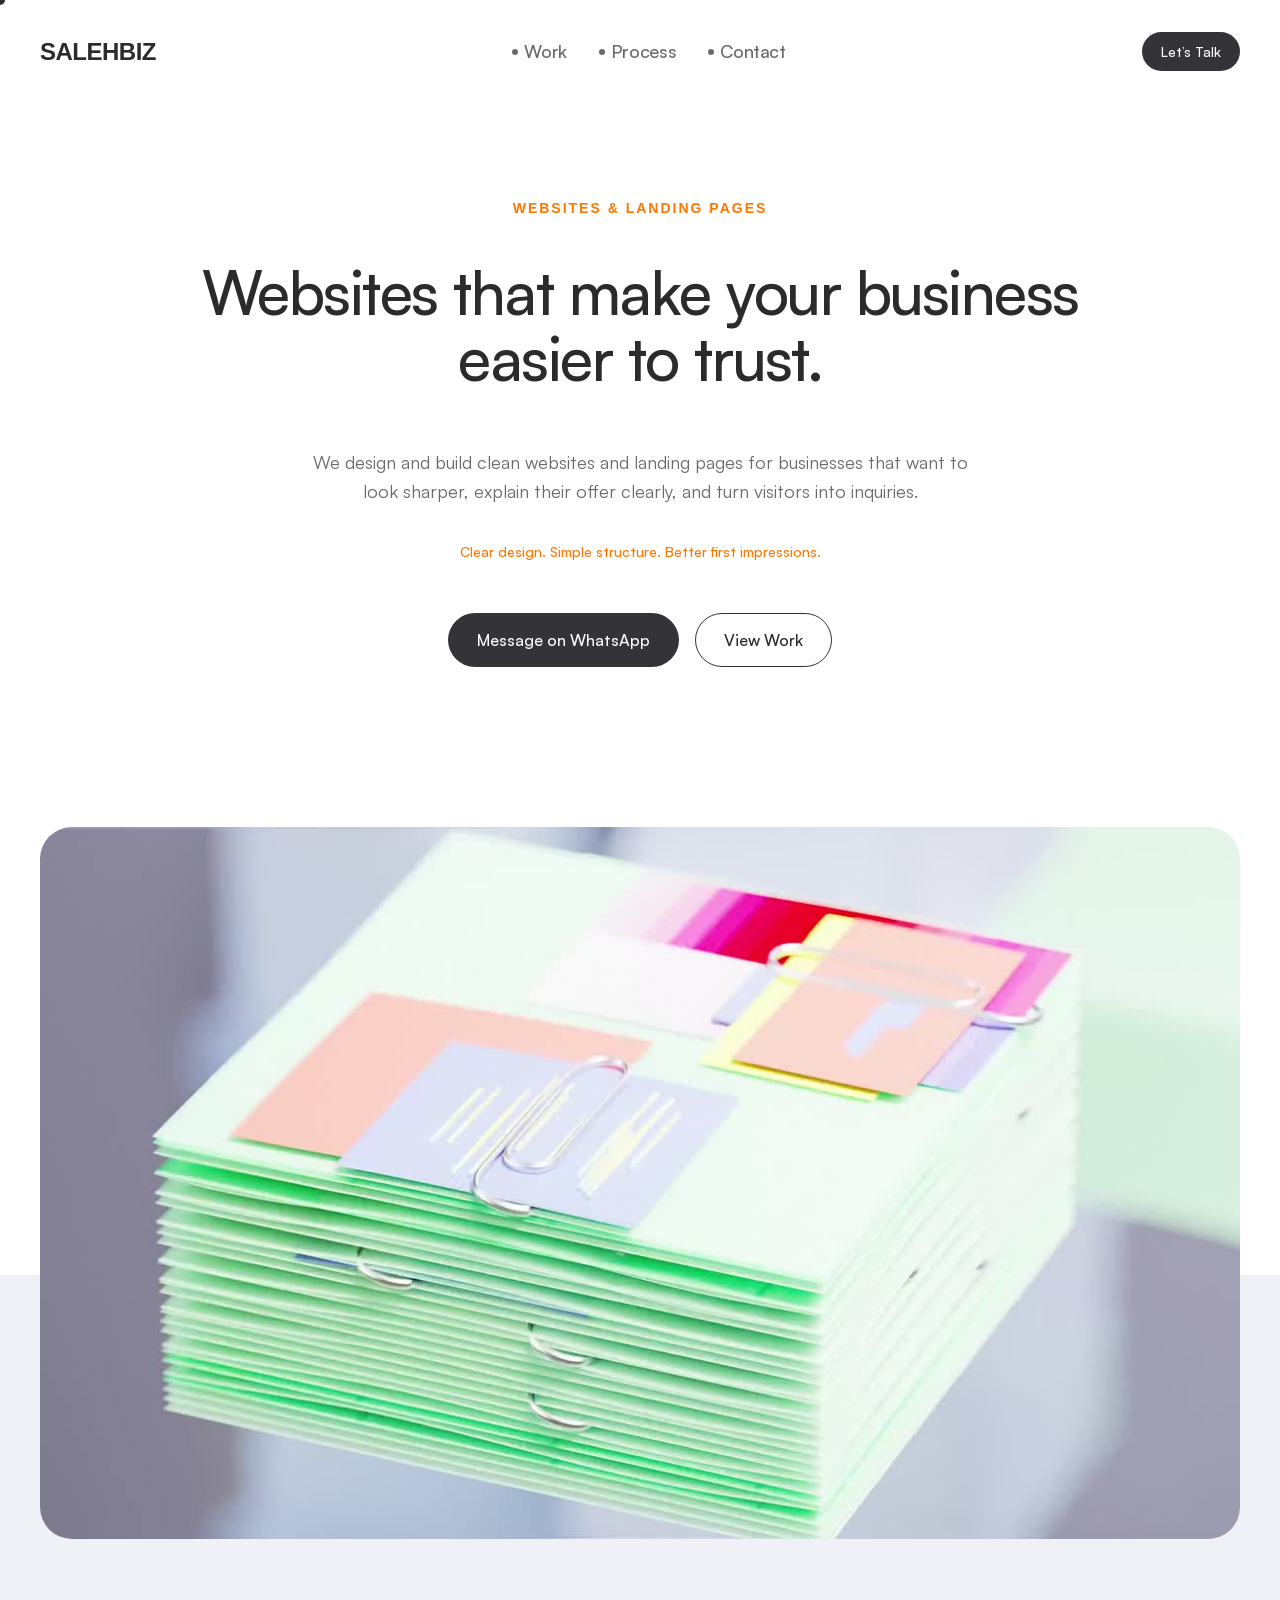
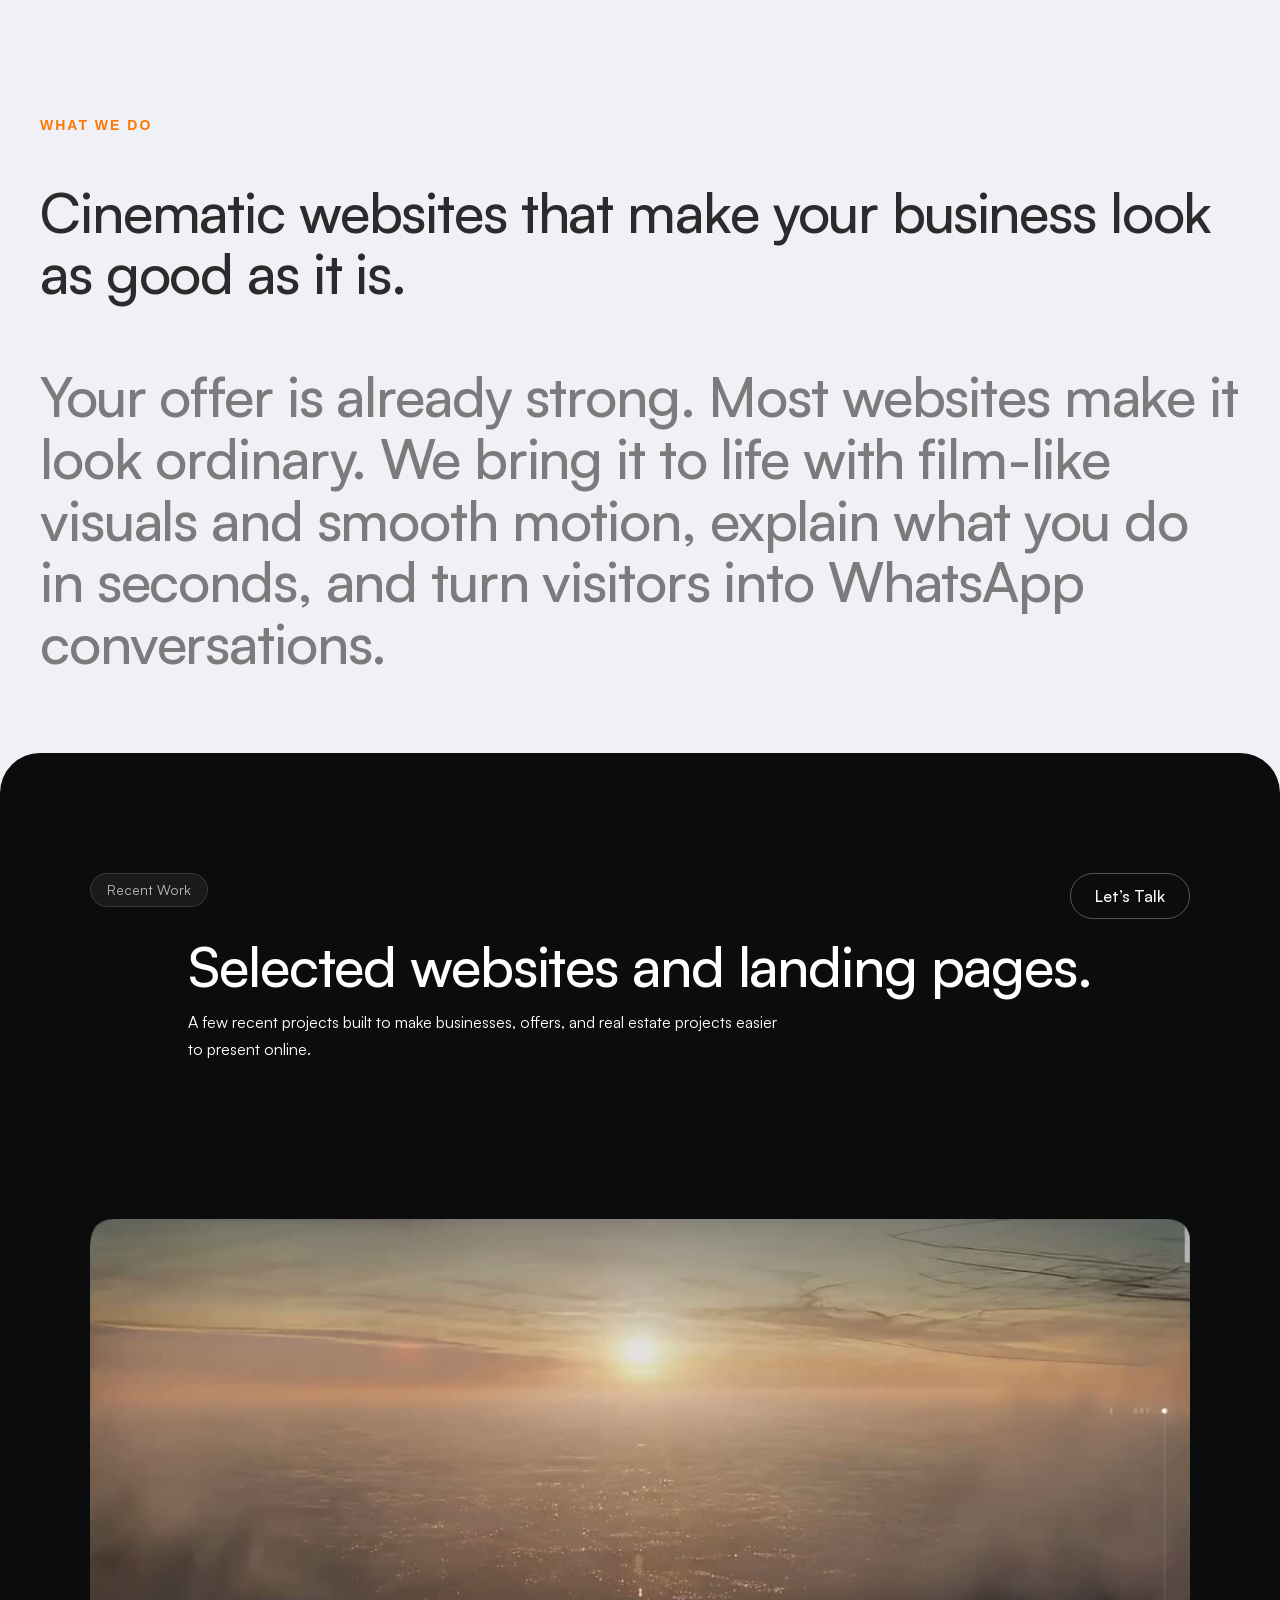
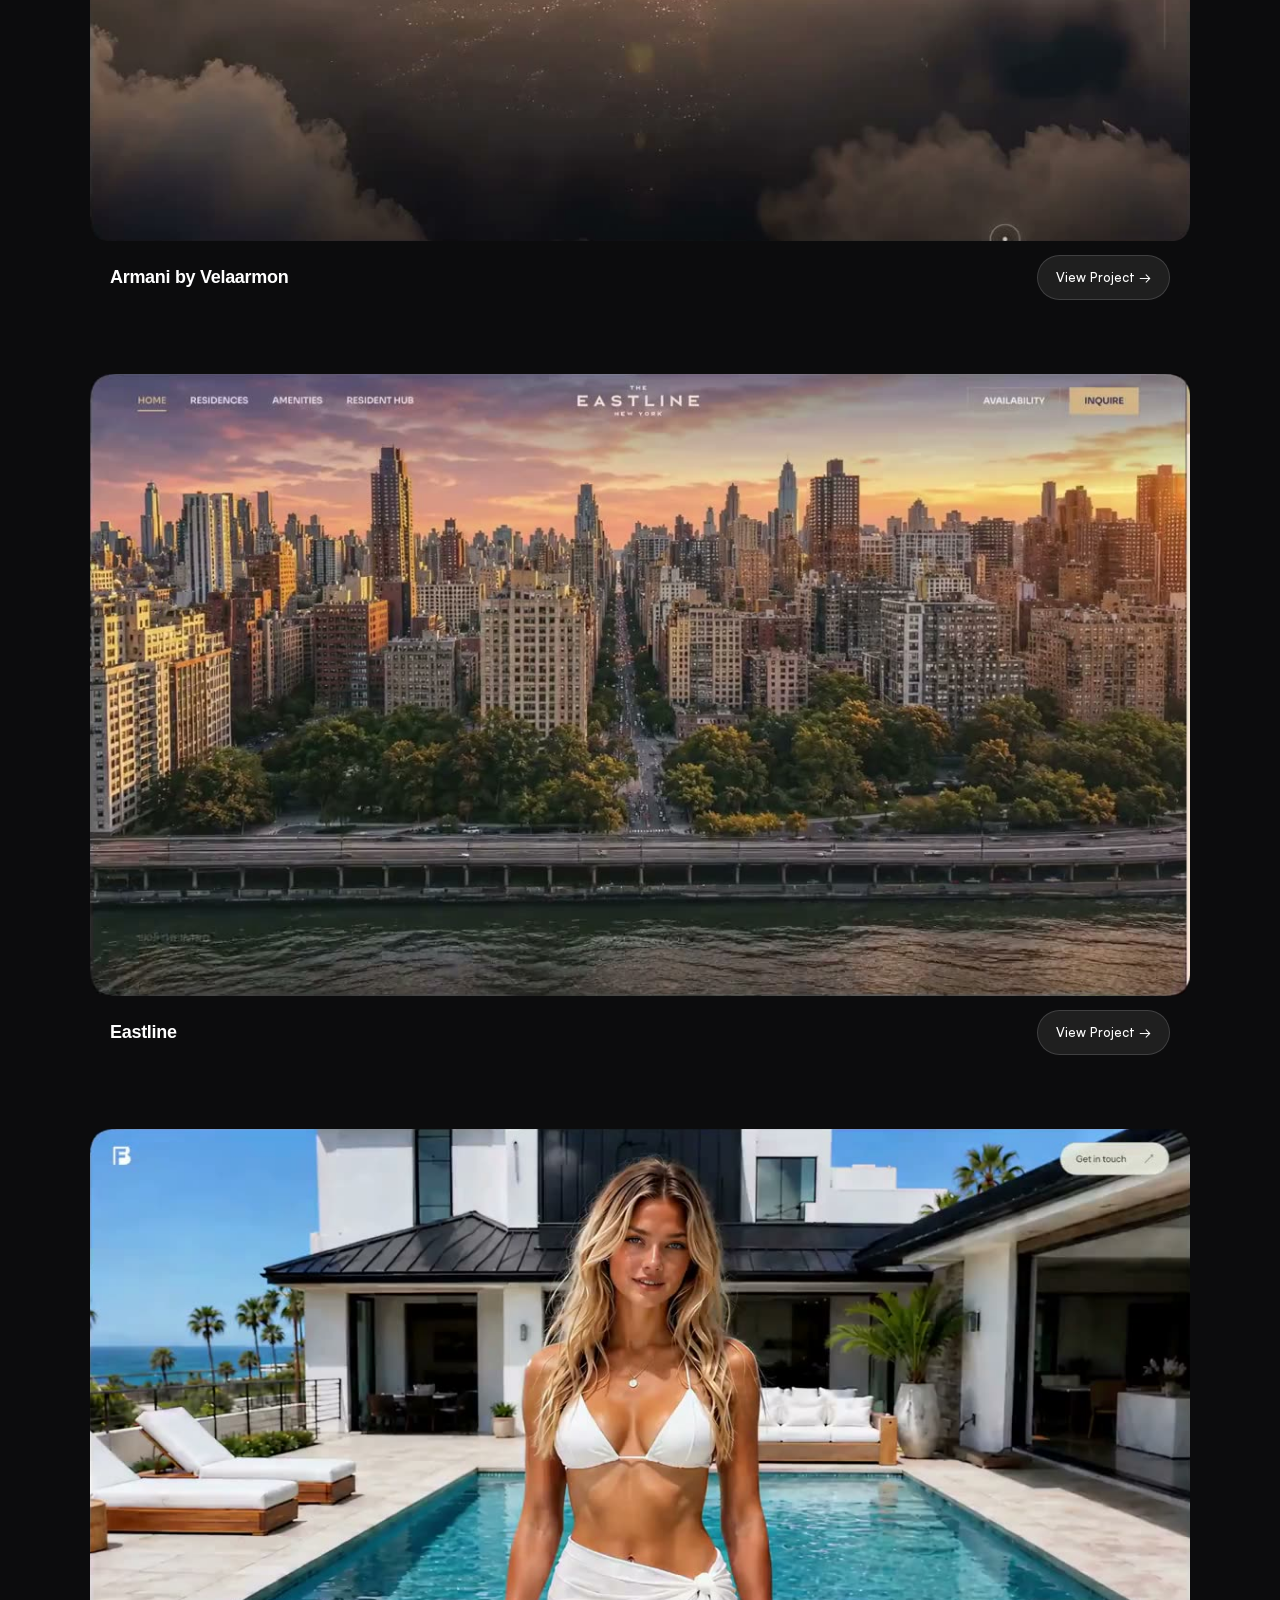
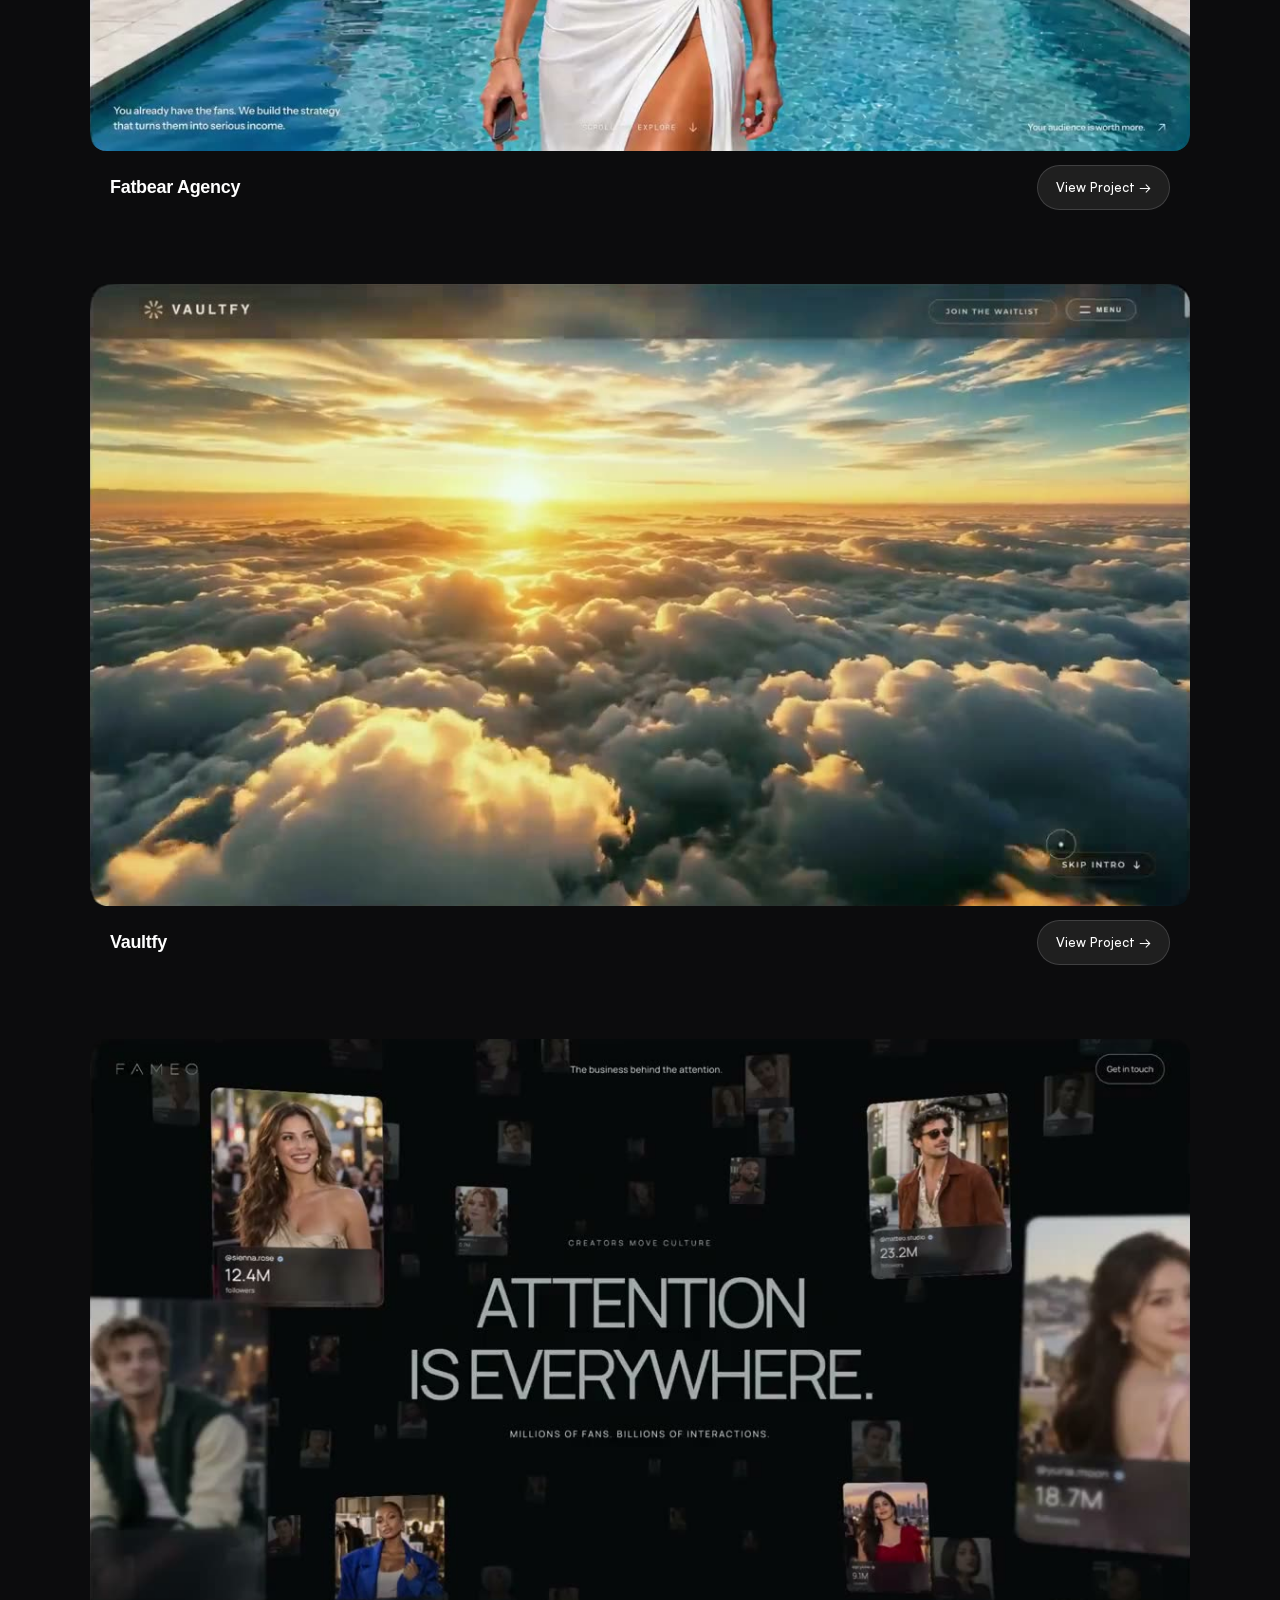
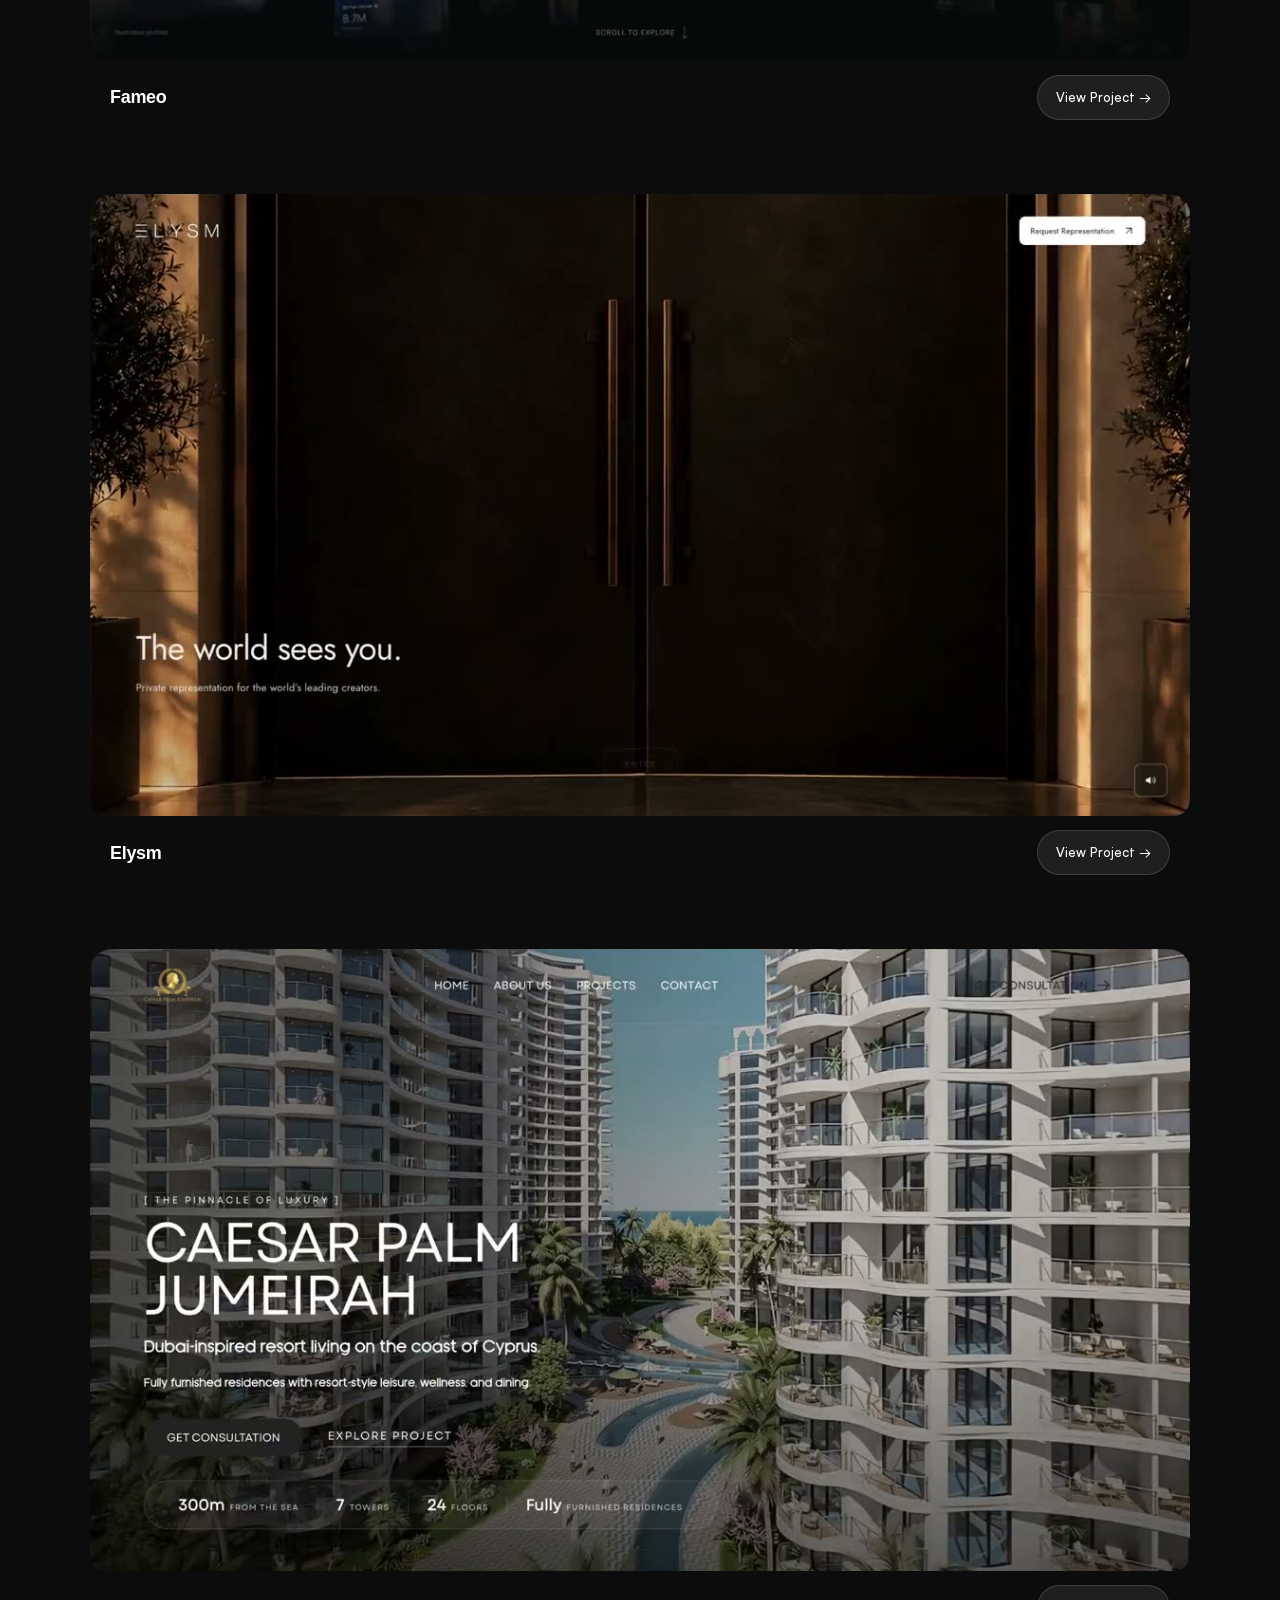
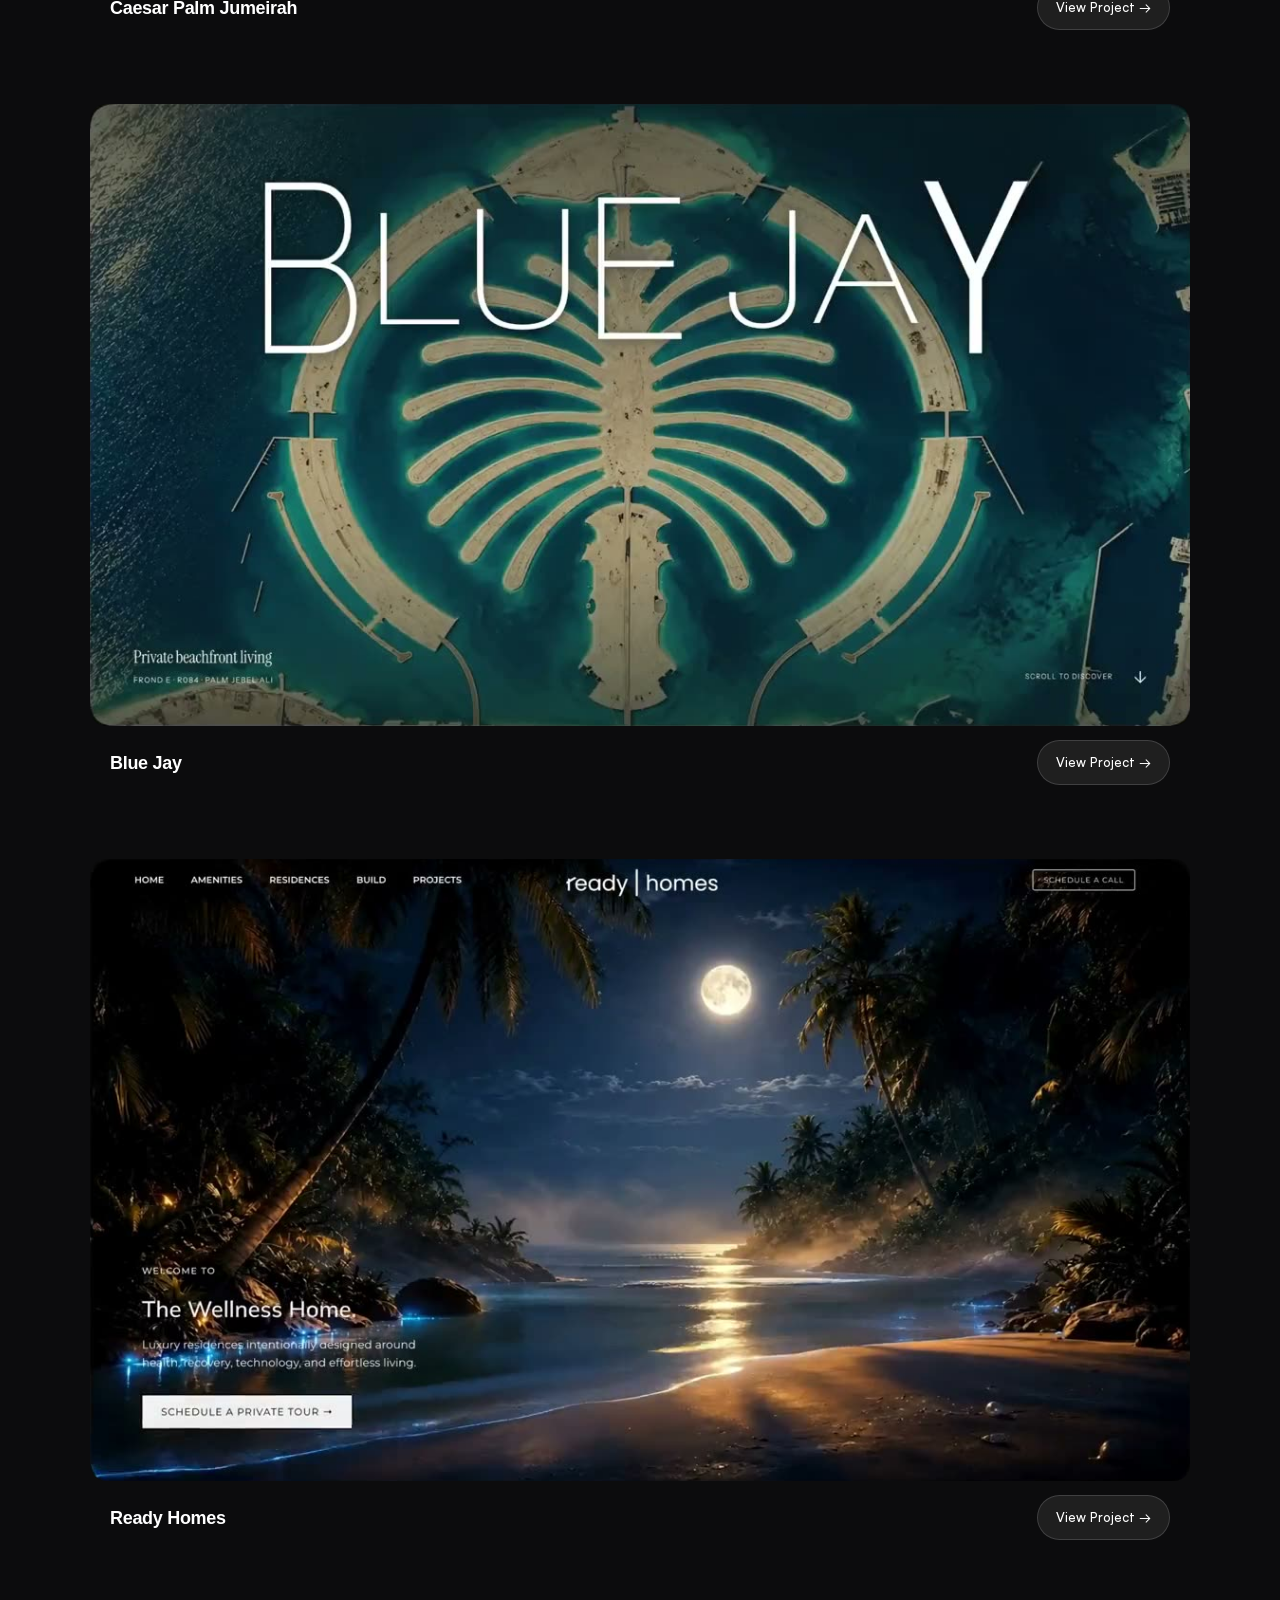
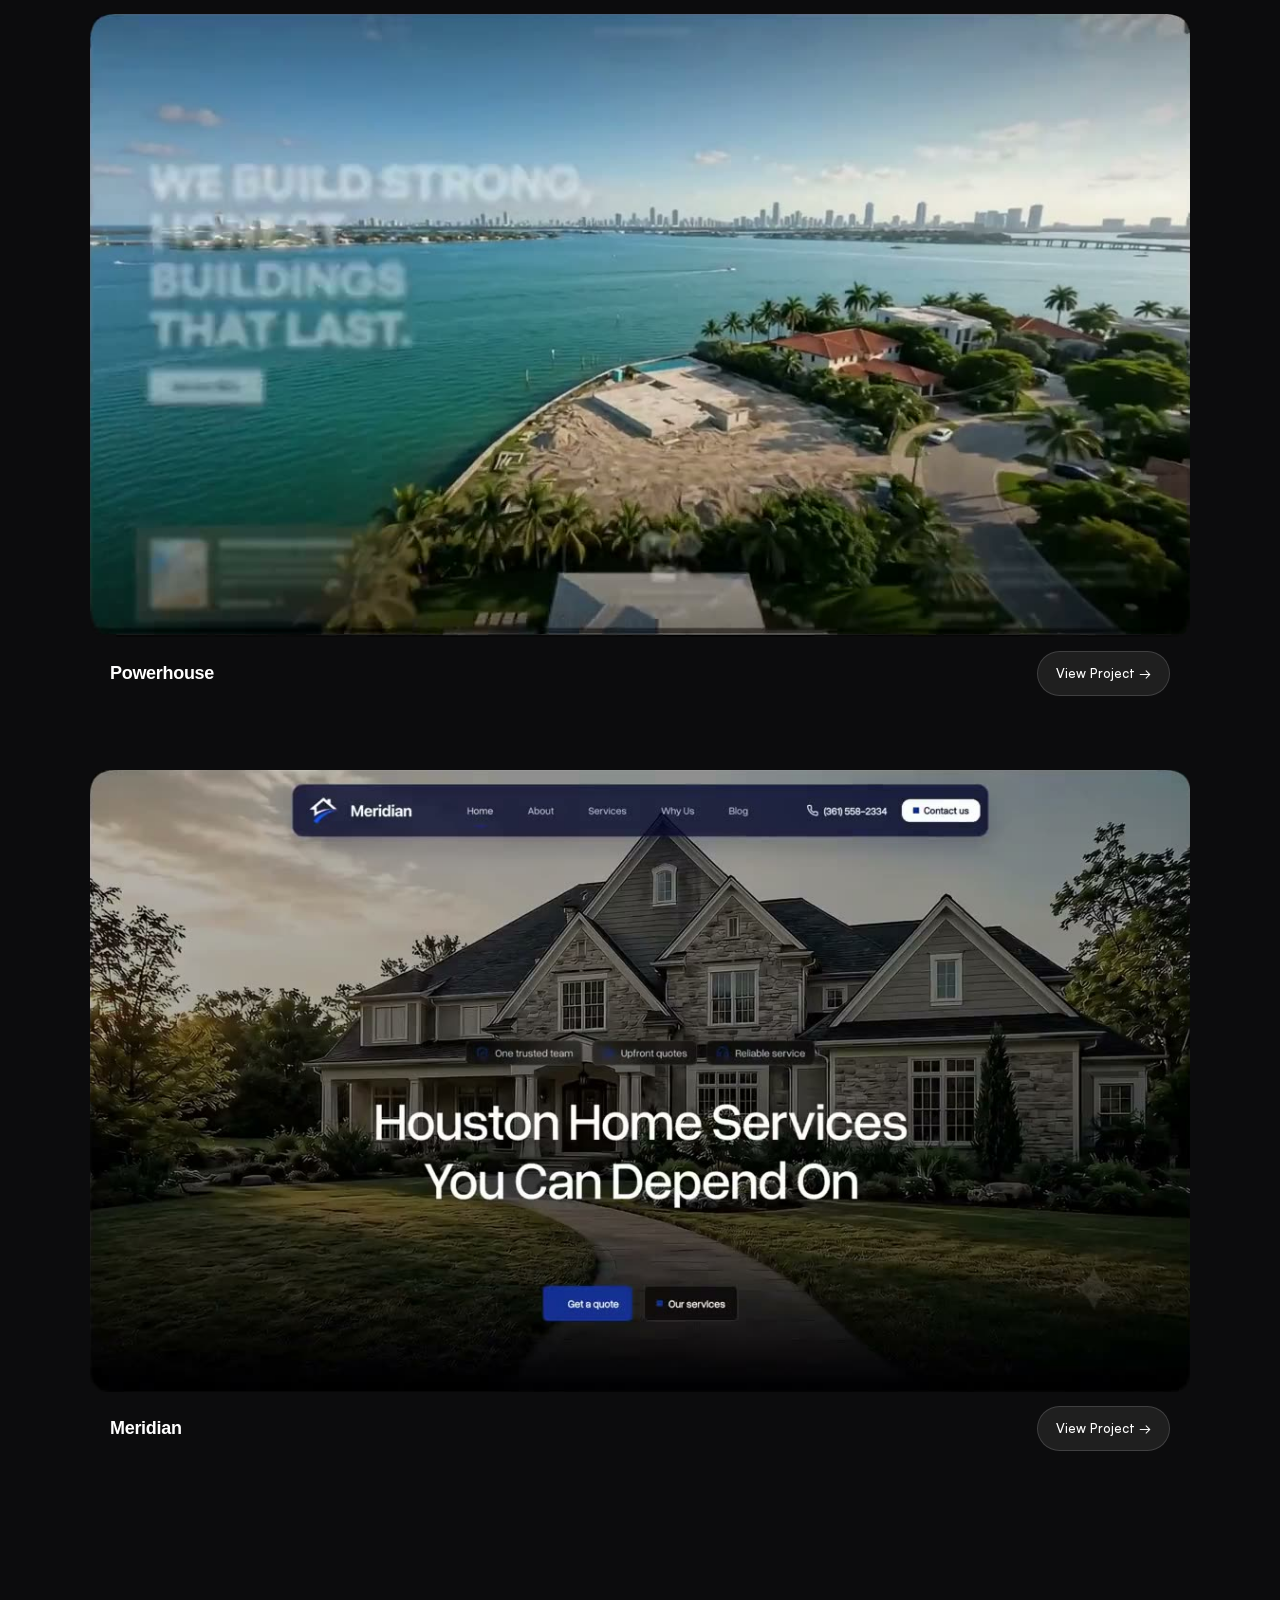
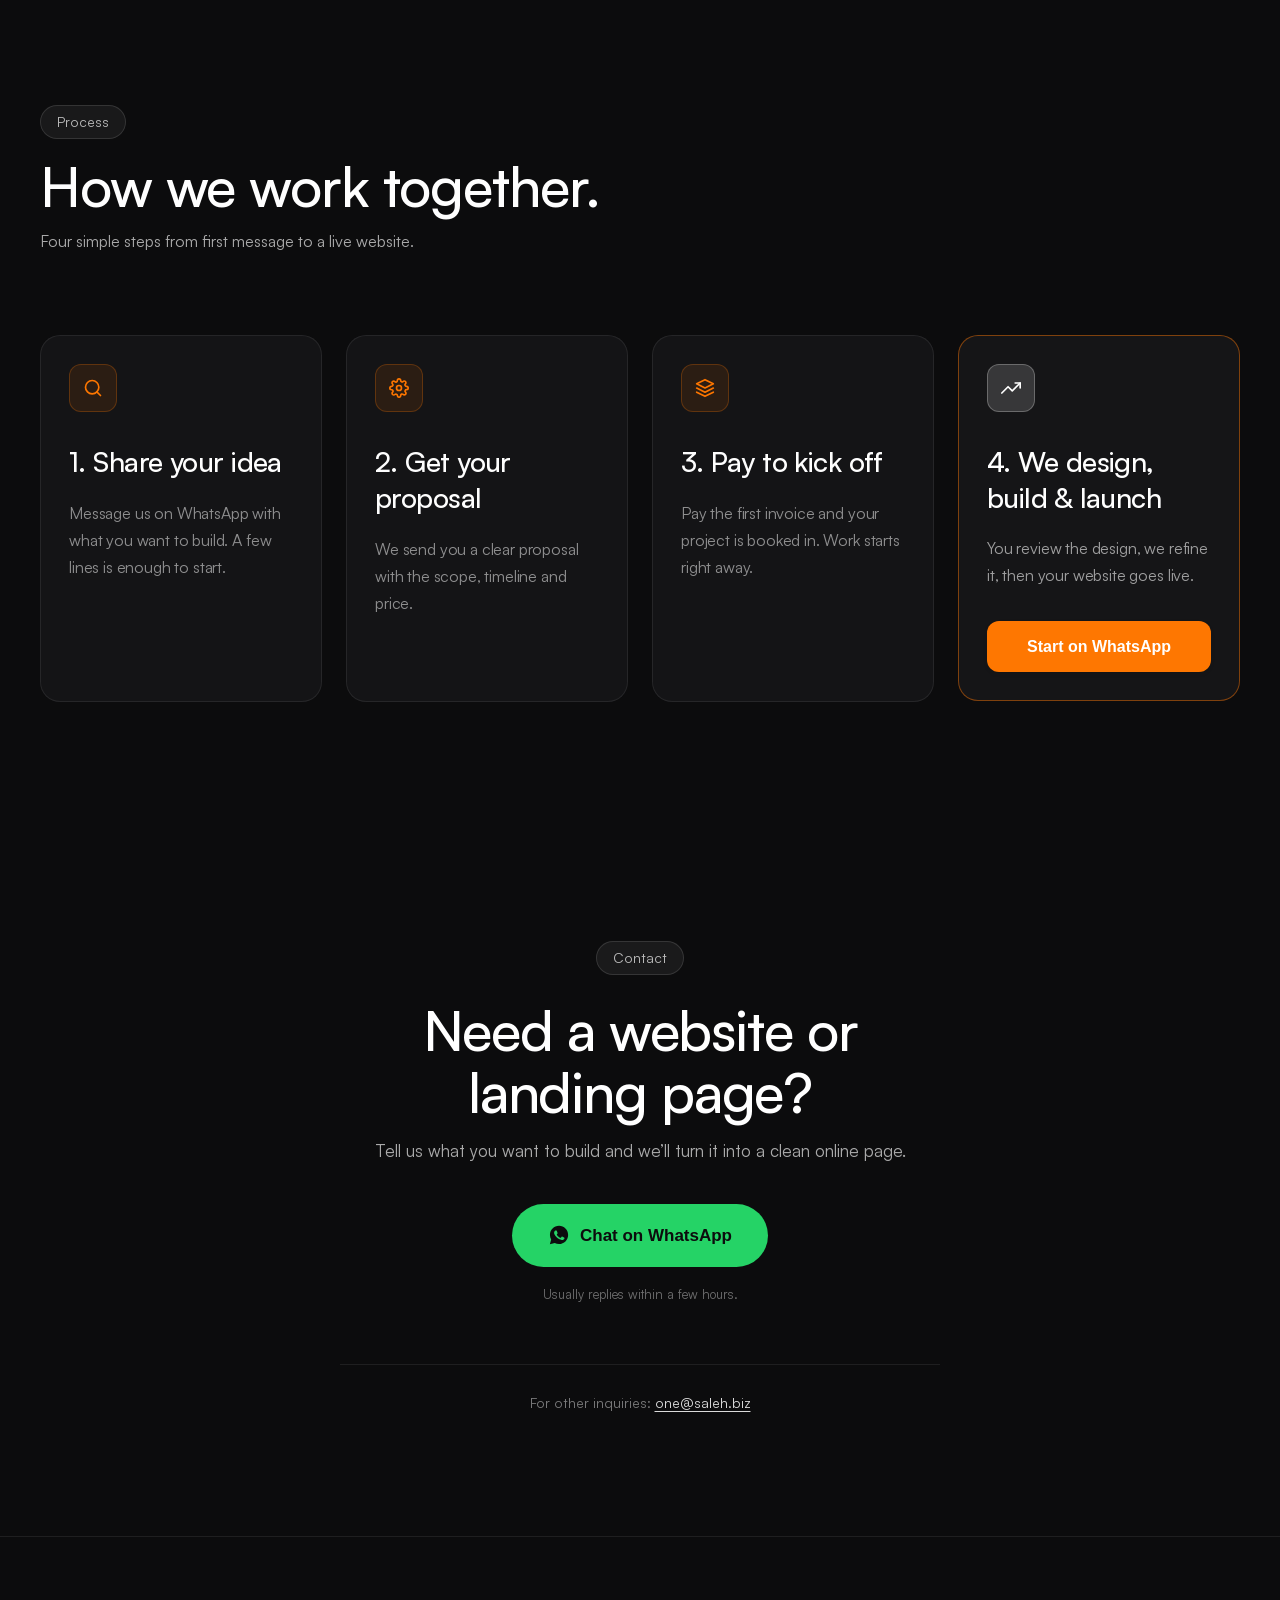
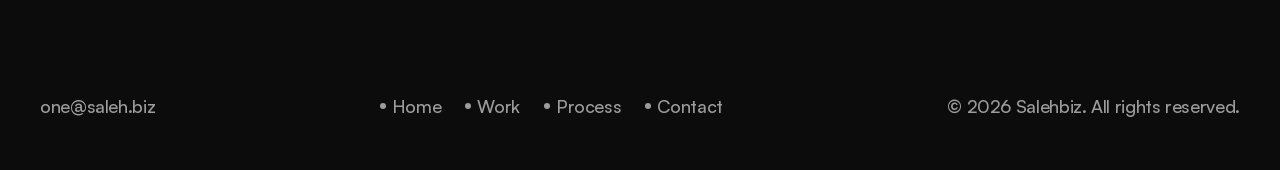
==== commit 670341bd: "Restore intro video and Process section, sharpen What We Do copy Process tells visitors the next ste" ====
--- a/index.html
+++ b/index.html
@@ -276,6 +276,9 @@
                 <a href="#Works" class="nav-link w-inline-block"
                   ><div class="nav-link-dot"></div>
                   <div>Work</div></a
+                ><a href="#Process" class="nav-link w-inline-block"
+                  ><div class="nav-link-dot"></div>
+                  <div>Process</div></a
                 ><a href="#CTA" class="nav-link w-inline-block"
                   ><div class="nav-link-dot"></div>
                   <div>Contact</div></a
@@ -325,7 +328,10 @@
           <a href="#Works" class="nav-link-v2 w-inline-block"
             ><div class="nav-link-dot-v2"></div>
             <div>Work</div></a
-          ><a href="#CTA" class="nav-link-v2 w-inline-block"
+          ><a href="#Process" class="nav-link-v2 w-inline-block"
+                  ><div class="nav-link-dot-v2"></div>
+                  <div>Process</div></a
+                ><a href="#CTA" class="nav-link-v2 w-inline-block"
             ><div class="nav-link-dot-v2"></div>
             <div>Contact</div></a
           >
@@ -382,6 +388,44 @@
             </div>
           </div>
         </section>
+        <section class="intro-video">
+          <div
+            data-w-id="afb5c919-e3d0-3ff6-984f-b41d857cf79f"
+            class="intro-video-block"
+          >
+            <div
+              data-poster-url="cdn.prod.website-files.com/6745b25e58afc09807f9d3d0%2F674f141e13b5cc423ea88358_-3927-4342-b8bf-de31126912a8%20%281%29-poster-00001.jpg"
+              data-video-urls="cdn.prod.website-files.com/6745b25e58afc09807f9d3d0%2F674f141e13b5cc423ea88358_-3927-4342-b8bf-de31126912a8%20%281%29-transcode.mp4,cdn.prod.website-files.com/6745b25e58afc09807f9d3d0%2F674f141e13b5cc423ea88358_-3927-4342-b8bf-de31126912a8%20%281%29-transcode.webm"
+              data-autoplay="true"
+              data-loop="true"
+              data-wf-ignore="true"
+              class="intro-reel-video w-background-video w-background-video-atom"
+            >
+              <video
+                id="bb4c59d8-64d6-36de-9ffc-113e9dc81c49-video"
+                autoplay=""
+                loop=""
+                style="
+                  background-image: url(&quot;cdn.prod.website-files.com/6745b25e58afc09807f9d3d0%2F674f141e13b5cc423ea88358_-3927-4342-b8bf-de31126912a8%20%281%29-poster-00001.jpg&quot;);
+                "
+                muted=""
+                playsinline=""
+                data-wf-ignore="true"
+                data-object-fit="cover"
+              >
+                <source
+                  src="cdn.prod.website-files.com/6745b25e58afc09807f9d3d0%2F674f141e13b5cc423ea88358_-3927-4342-b8bf-de31126912a8%20%281%29-transcode.mp4"
+                  data-wf-ignore="true"
+                />
+                <source
+                  src="cdn.prod.website-files.com/6745b25e58afc09807f9d3d0%2F674f141e13b5cc423ea88358_-3927-4342-b8bf-de31126912a8%20%281%29-transcode.webm"
+                  data-wf-ignore="true"
+                />
+              </video>
+            </div>
+
+          </div>
+        </section>
         <section id="About" class="about">
           <div class="container">
             <div class="page-vertical-padding">
@@ -396,11 +440,9 @@
                     style="color: #fe7701; font-size: 14px; text-transform: uppercase; letter-spacing: 2px; font-weight: 600; display: block; margin-bottom: 24px;"
                     >What We Do</span
                   >
-                  We turn your business into a clean online experience.
+                  Cinematic websites that make your business look as good as it is.
                   <br /><br /><span class="about-text-light"
-                    >Most businesses already have the right offer. The problem is that their website does not explain it clearly, does not look strong enough, or does not make the next step obvious.
-                    <br /><br />
-                    We build websites that help people understand what you do, trust you faster, and contact you with less friction.</span
+                    >Your offer is already strong. Most websites make it look ordinary. We bring it to life with film-like visuals and smooth motion, explain what you do in seconds, and turn visitors into WhatsApp conversations.</span
                   >
                 </p>
               </div>
@@ -527,6 +569,91 @@
                           <button class="work-view-btn" onclick="var v=this.closest('.work-card').querySelector('video');if(v.paused){v.play();this.textContent='Pause ◼';}else{v.pause();this.textContent='View Project →';}">View Project →</button>
                         </div>
                       </div>
+                  </div>
+                </div>
+              </div>
+            </div>
+          </div>
+        </section>
+        <section id="Process" class="pricing">
+          <div class="container">
+            <div class="page-vertical-padding">
+              <div class="section-padding-large">
+                <div class="pricing-content-wrapper">
+                  <div class="section-top-block">
+                    <div class="section-caption">
+                      <div class="section-caption-text">Process</div>
+                    </div>
+                    <div class="pricing-title-block">
+                      <h2>How we work together.</h2>
+                      <p style="font-size: 16px; color: rgba(255,255,255,0.7); margin-top: 12px; max-width: 600px;">
+                        Four simple steps from first message to a live website.
+                      </p>
+                    </div>
+                  </div>
+                  <div class="pricing-cards-block">
+                    <!-- Step 1 -->
+                    <div class="pricing-card">
+                      <div class="pricing-card-top-block">
+                        <div class="step-icon-wrapper" style="margin-bottom: 24px; display: inline-flex; align-items: center; justify-content: center; width: 48px; height: 48px; border-radius: 12px; background: rgba(254,119,1,0.1); border: 1px solid rgba(254,119,1,0.25);">
+                          <svg width="20" height="20" viewBox="0 0 24 24" fill="none" stroke="#fe7701" stroke-width="2" stroke-linecap="round" stroke-linejoin="round">
+                            <circle cx="11" cy="11" r="8"></circle>
+                            <line x1="21" y1="21" x2="16.65" y2="16.65"></line>
+                          </svg>
+                        </div>
+                        <h3 class="heading-style-h3-medium" style="margin-bottom: 12px;">1. Share your idea</h3>
+                        <div class="body-text-regular text-opecity-80">
+                          Message us on WhatsApp with what you want to build. A few lines is enough to start.
+                        </div>
+                      </div>
+                    </div>
+                    <!-- Step 2 -->
+                    <div class="pricing-card">
+                      <div class="pricing-card-top-block">
+                        <div class="step-icon-wrapper" style="margin-bottom: 24px; display: inline-flex; align-items: center; justify-content: center; width: 48px; height: 48px; border-radius: 12px; background: rgba(254,119,1,0.1); border: 1px solid rgba(254,119,1,0.25);">
+                          <svg width="20" height="20" viewBox="0 0 24 24" fill="none" stroke="#fe7701" stroke-width="2" stroke-linecap="round" stroke-linejoin="round">
+                            <circle cx="12" cy="12" r="3"></circle>
+                            <path d="M19.4 15a1.65 1.65 0 0 0 .33 1.82l.06.06a2 2 0 0 1 0 2.83 2 2 0 0 1-2.83 0l-.06-.06a1.65 1.65 0 0 0-1.82-.33 1.65 1.65 0 0 0-1.01 1.51V21a2 2 0 0 1-2 2 2 2 0 0 1-2-2v-.09A1.65 1.65 0 0 0 9 19.4a1.65 1.65 0 0 0-1.82.33l-.06.06a2 2 0 0 1-2.83 0 2 2 0 0 1 0-2.83l.06-.06a1.65 1.65 0 0 0 .33-1.82 1.65 1.65 0 0 0-1.51-1H3a2 2 0 0 1-2-2 2 2 0 0 1 2-2h.09A1.65 1.65 0 0 0 4.6 9a1.65 1.65 0 0 0-.33-1.82l-.06-.06a2 2 0 0 1 0-2.83 2 2 0 0 1 2.83 0l.06.06a1.65 1.65 0 0 0 1.82.33H9a1.65 1.65 0 0 0 1-1.51V3a2 2 0 0 1 2-2 2 2 0 0 1 2 2v.09a1.65 1.65 0 0 0 1 1.51 1.65 1.65 0 0 0 1.82-.33l.06-.06a2 2 0 0 1 2.83 0 2 2 0 0 1 0 2.83l-.06.06a1.65 1.65 0 0 0-.33 1.82V9a1.65 1.65 0 0 0 1.51 1H21a2 2 0 0 1 2 2 2 2 0 0 1-2 2h-.09a1.65 1.65 0 0 0-1.51 1z"></path>
+                          </svg>
+                        </div>
+                        <h3 class="heading-style-h3-medium" style="margin-bottom: 12px;">2. Get your proposal</h3>
+                        <div class="body-text-regular text-opecity-80">
+                          We send you a clear proposal with the scope, timeline and price.
+                        </div>
+                      </div>
+                    </div>
+                    <!-- Step 3 -->
+                    <div class="pricing-card">
+                      <div class="pricing-card-top-block">
+                        <div class="step-icon-wrapper" style="margin-bottom: 24px; display: inline-flex; align-items: center; justify-content: center; width: 48px; height: 48px; border-radius: 12px; background: rgba(254,119,1,0.1); border: 1px solid rgba(254,119,1,0.25);">
+                          <svg width="20" height="20" viewBox="0 0 24 24" fill="none" stroke="#fe7701" stroke-width="2" stroke-linecap="round" stroke-linejoin="round">
+                            <polygon points="12 2 2 7 12 12 22 7 12 2"></polygon>
+                            <polyline points="2 12 12 17 22 12"></polyline>
+                            <polyline points="2 17 12 22 22 17"></polyline>
+                          </svg>
+                        </div>
+                        <h3 class="heading-style-h3-medium" style="margin-bottom: 12px;">3. Pay to kick off</h3>
+                        <div class="body-text-regular text-opecity-80">
+                          Pay the first invoice and your project is booked in. Work starts right away.
+                        </div>
+                      </div>
+                    </div>
+                    <!-- Step 4 -->
+                    <div class="pricing-card-pro" style="opacity: 1;">
+                      <div class="pricing-card-top-block">
+                        <div class="step-icon-wrapper" style="margin-bottom: 24px; display: inline-flex; align-items: center; justify-content: center; width: 48px; height: 48px; border-radius: 12px; background: rgba(255,255,255,0.15); border: 1px solid rgba(255,255,255,0.25);">
+                          <svg width="20" height="20" viewBox="0 0 24 24" fill="none" stroke="#ffffff" stroke-width="2" stroke-linecap="round" stroke-linejoin="round">
+                            <polyline points="23 6 13.5 15.5 8.5 10.5 1 18"></polyline>
+                            <polyline points="17 6 23 6 23 12"></polyline>
+                          </svg>
+                        </div>
+                        <h3 class="heading-style-h3-medium" style="color: #fff; margin-bottom: 12px;">4. We design, build &amp; launch</h3>
+                        <div class="body-text-regular text-opecity-90" style="margin-bottom: 24px;">
+                          You review the design, we refine it, then your website goes live.
+                        </div>
+                        <a href="https://wa.me/971529101162?text=Hi%20Saleh,%20I%20want%20to%20discuss%20a%20website%20or%20landing%20page%20for%20my%20business." target="_blank" rel="noopener noreferrer" class="pricing-card-button w-button" style="background-color: #fe7701; color: #fff; border: none; text-align: center; display: block; width: 100%; border-radius: 12px; padding: 12px; font-weight: 600; text-decoration: none; box-sizing: border-box;">Start on WhatsApp</a>
+                      </div>
+                    </div>
                   </div>
                 </div>
               </div>
@@ -575,7 +702,10 @@
                   ><a href="#Works" class="footer-link w-inline-block"
                     ><div class="footer-link-dot"></div>
                     <div>Work</div></a
-                  ><a href="#CTA" class="footer-link w-inline-block"
+                  ><a href="#Process" class="footer-link w-inline-block"
+                  ><div class="footer-link-dot"></div>
+                  <div>Process</div></a
+                ><a href="#CTA" class="footer-link w-inline-block"
                     ><div class="footer-link-dot"></div>
                     <div>Contact</div></a
                   >
--- a/overrides.css
+++ b/overrides.css
@@ -877,3 +877,35 @@
   .contact-simple { padding: 80px 20px; }
   .contact-wa-btn { width: 100%; justify-content: center; }
 }
+
+/* Process — dark, matches Work and Contact */
+#Process.pricing {
+  background-color: #0c0c0d !important;
+}
+#Process h2,
+#Process h3 {
+  color: #ffffff !important;
+}
+#Process p,
+#Process .body-text-regular {
+  color: rgba(255, 255, 255, 0.65) !important;
+}
+#Process .section-caption {
+  background-color: rgba(255, 255, 255, 0.06) !important;
+  border-color: rgba(255, 255, 255, 0.12) !important;
+  box-shadow: none !important;
+}
+#Process .section-caption-text {
+  color: rgba(255, 255, 255, 0.7) !important;
+}
+#Process .pricing-card,
+#Process .pricing-card-pro {
+  background: #151517 !important;
+  border: 1px solid rgba(255, 255, 255, 0.08) !important;
+  border-radius: 20px !important;
+  padding: 28px !important;
+  box-shadow: none !important;
+}
+#Process .pricing-card-pro {
+  border-color: rgba(254, 119, 1, 0.45) !important;
+}
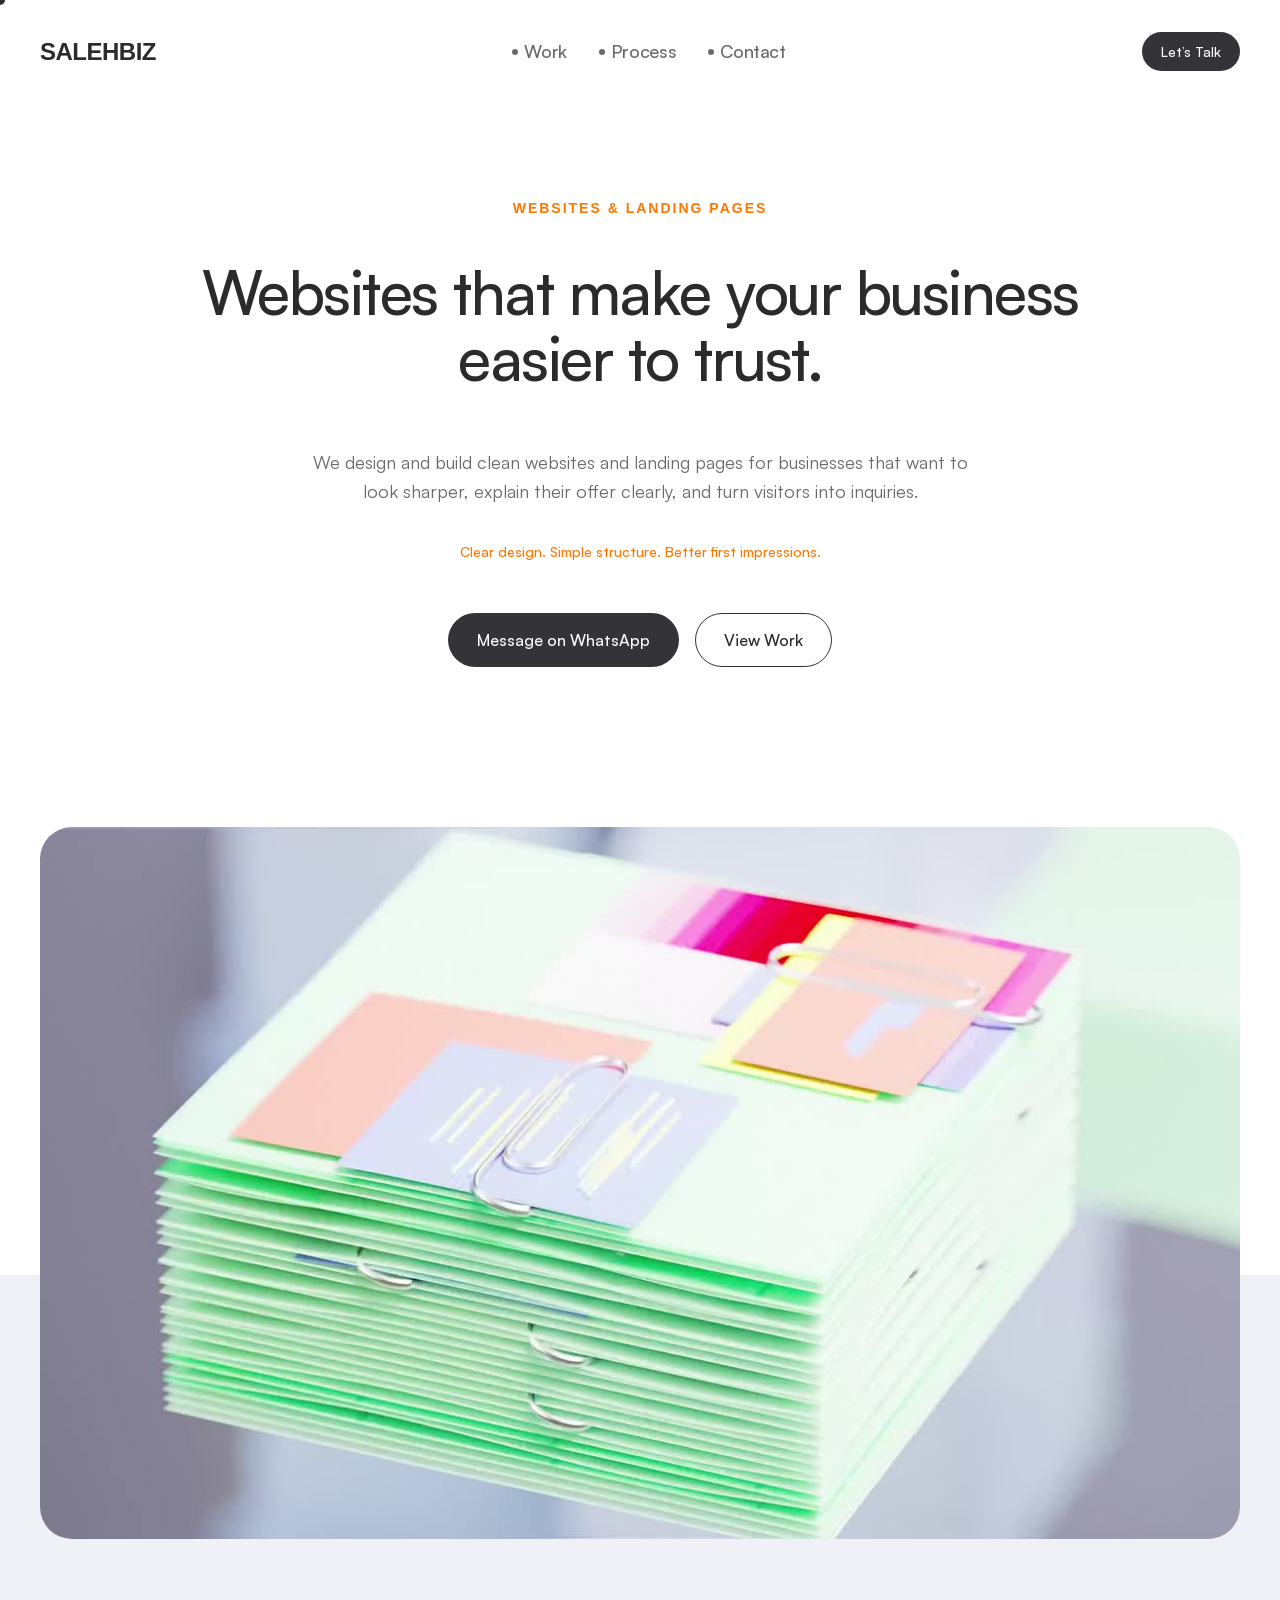
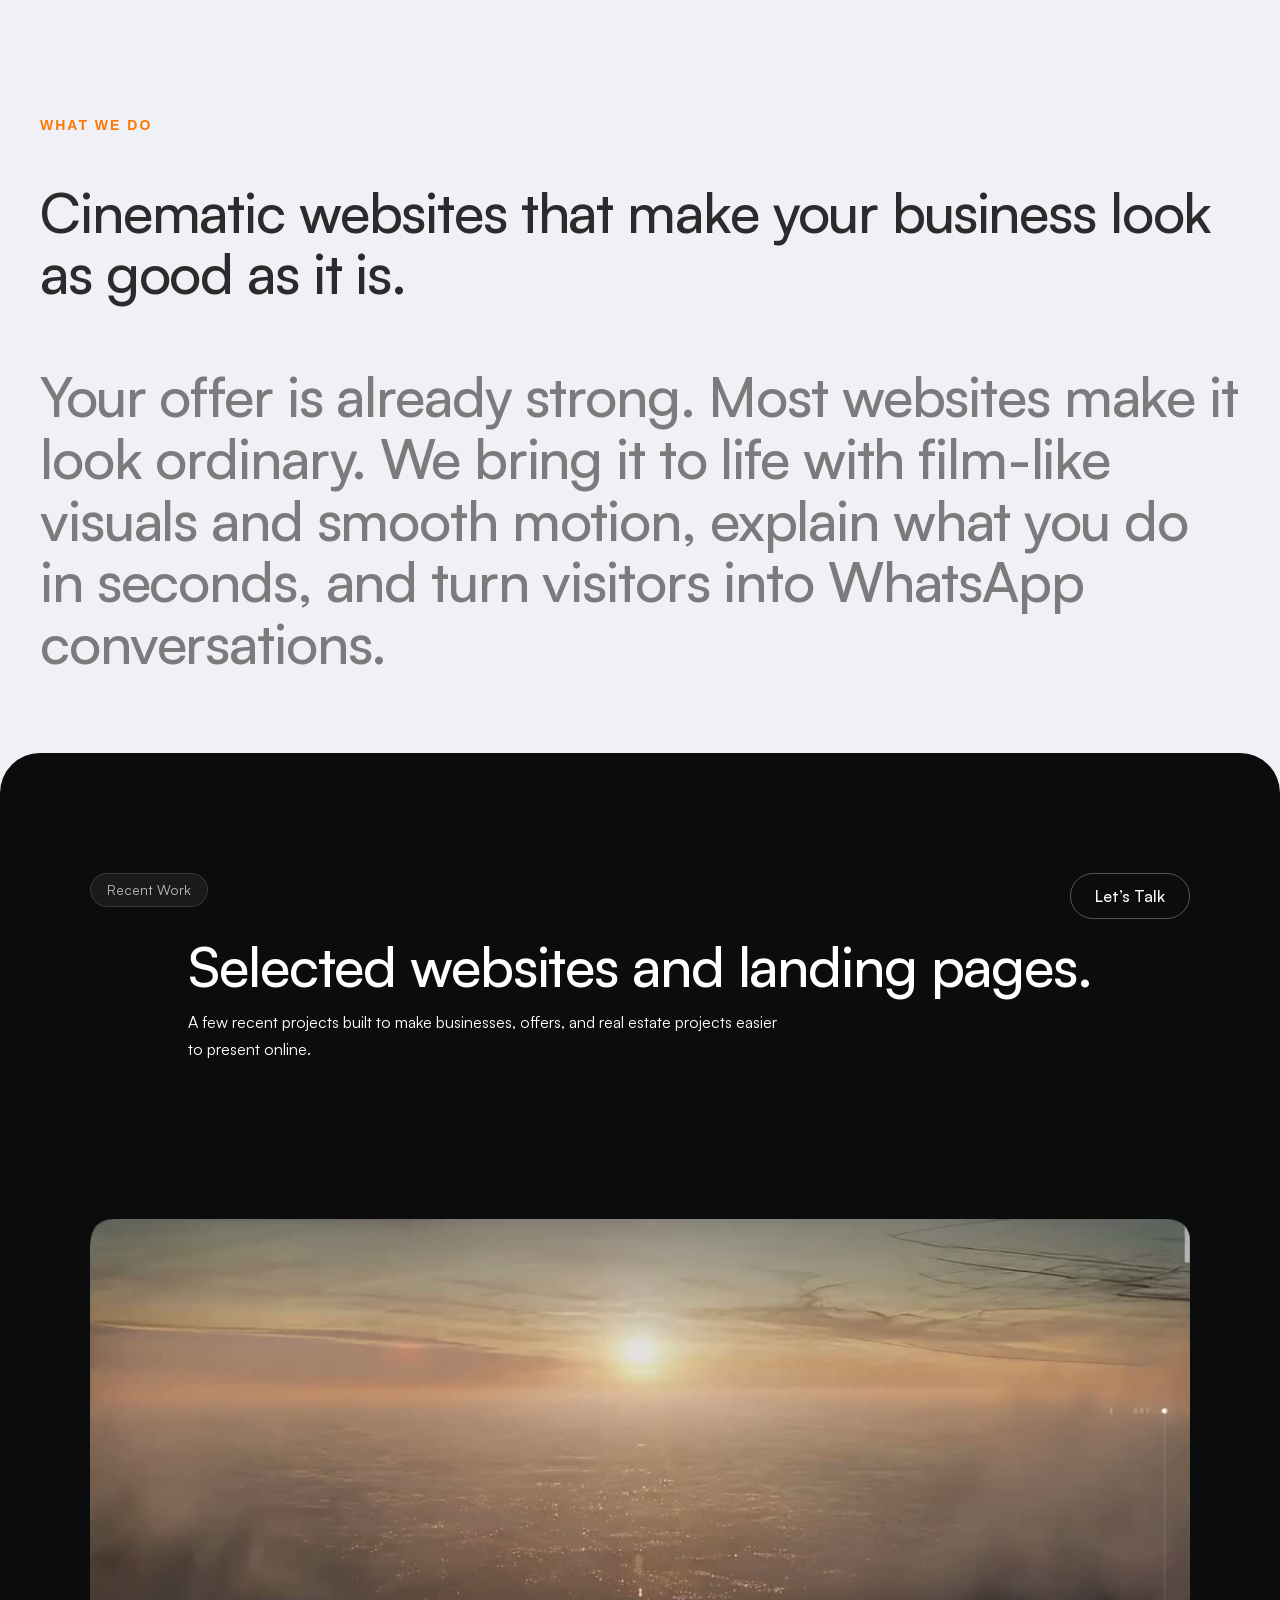
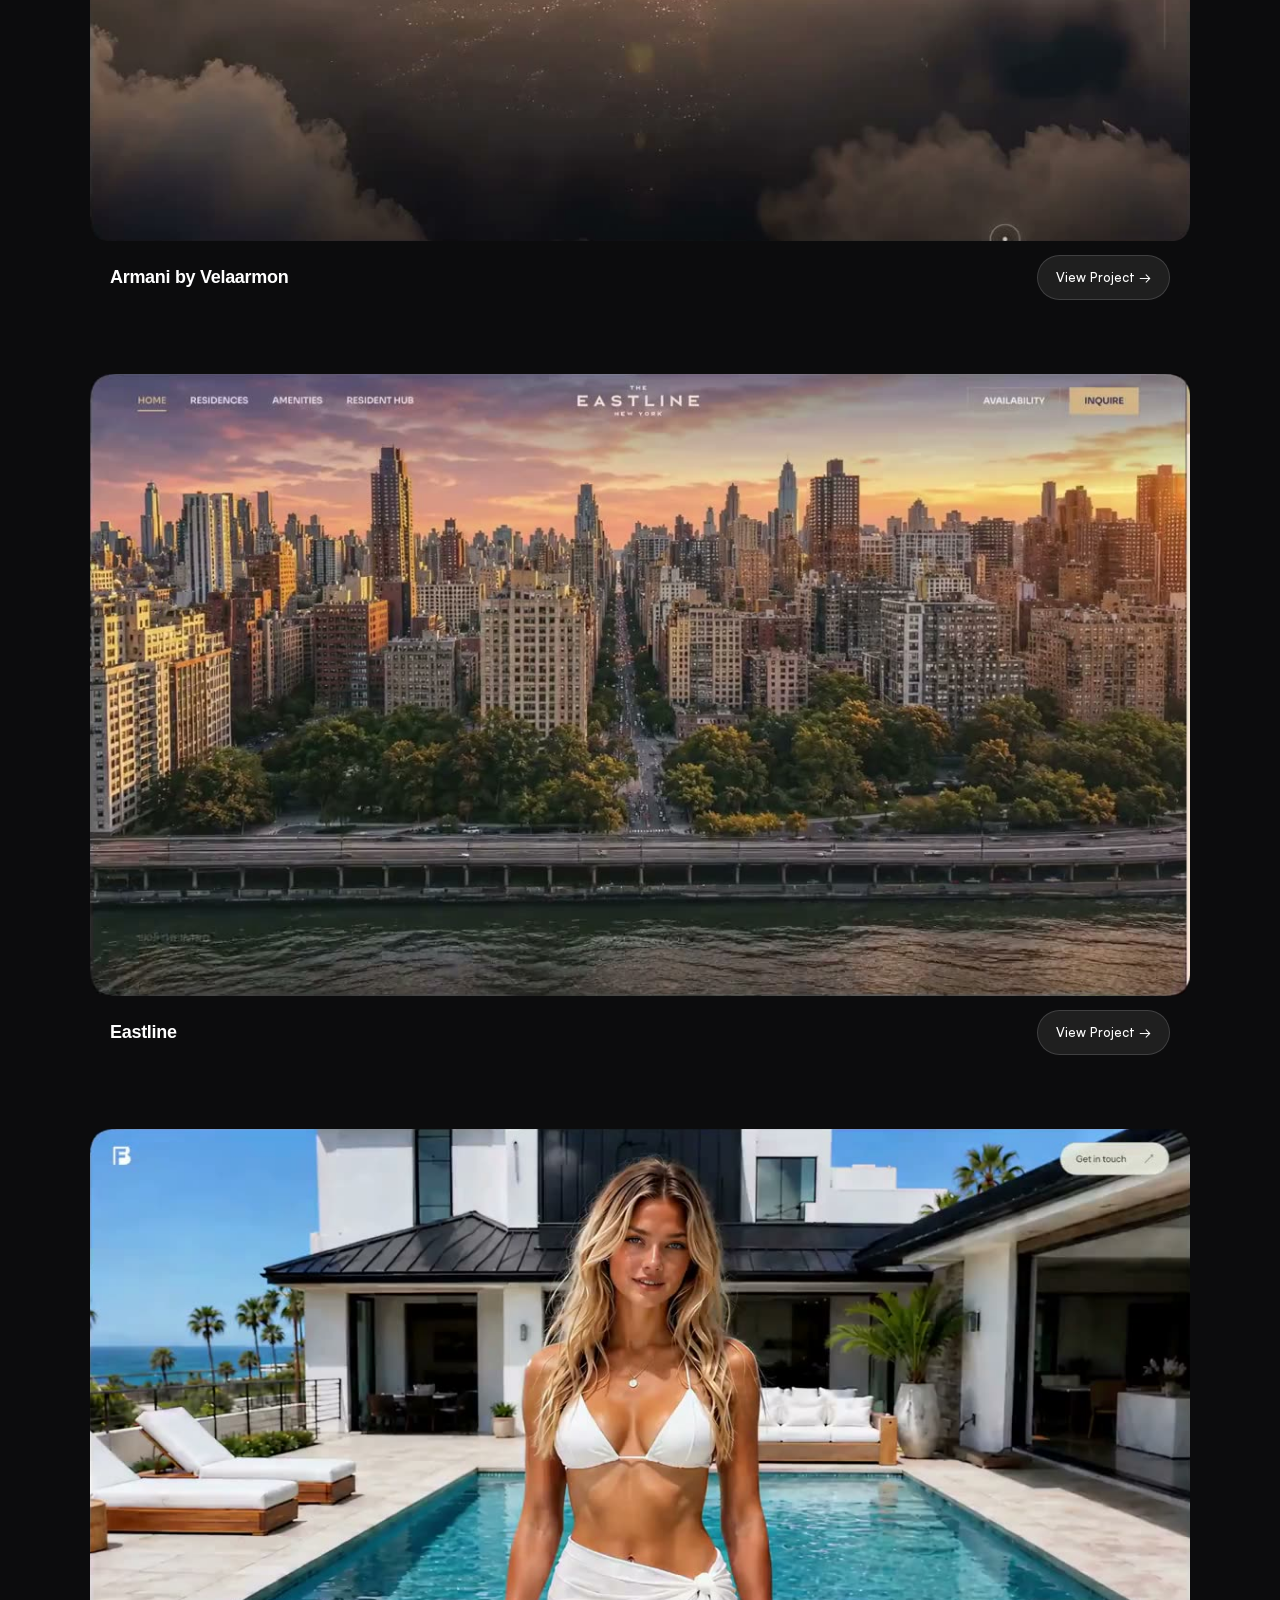
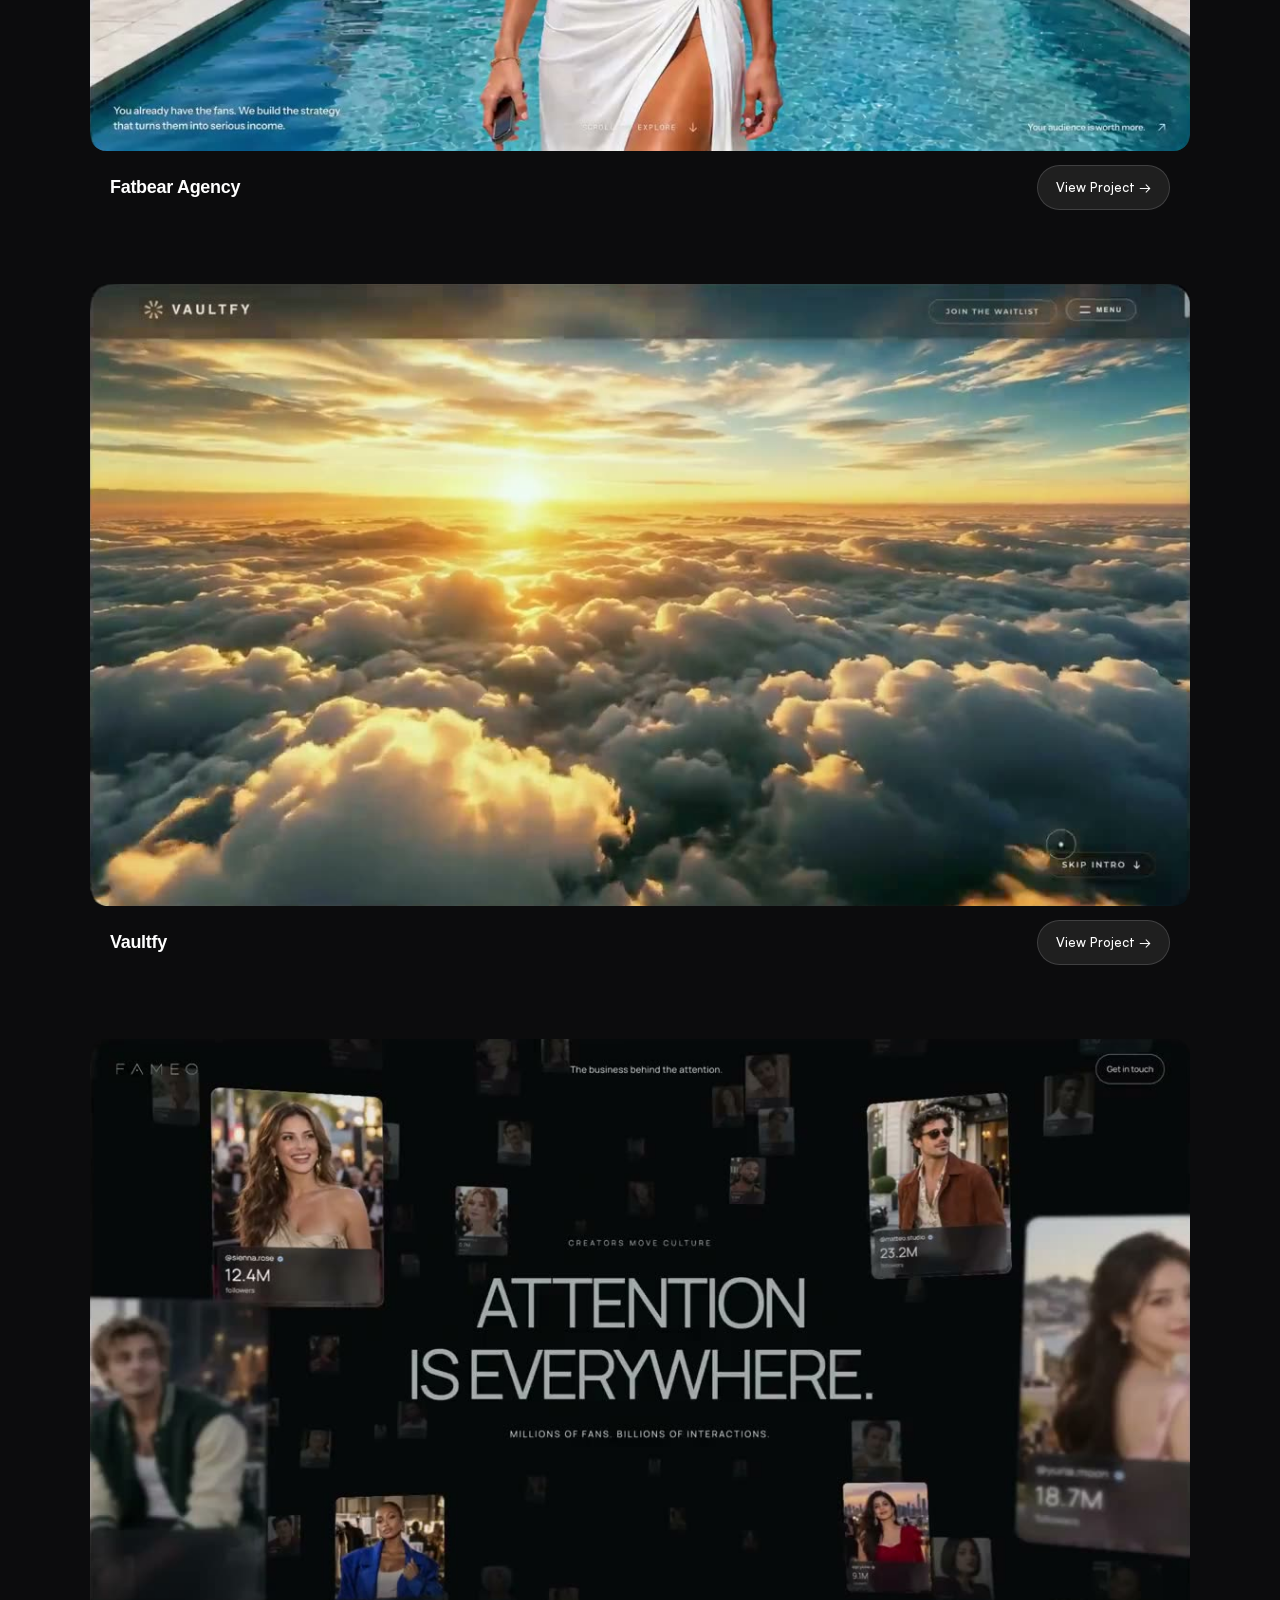
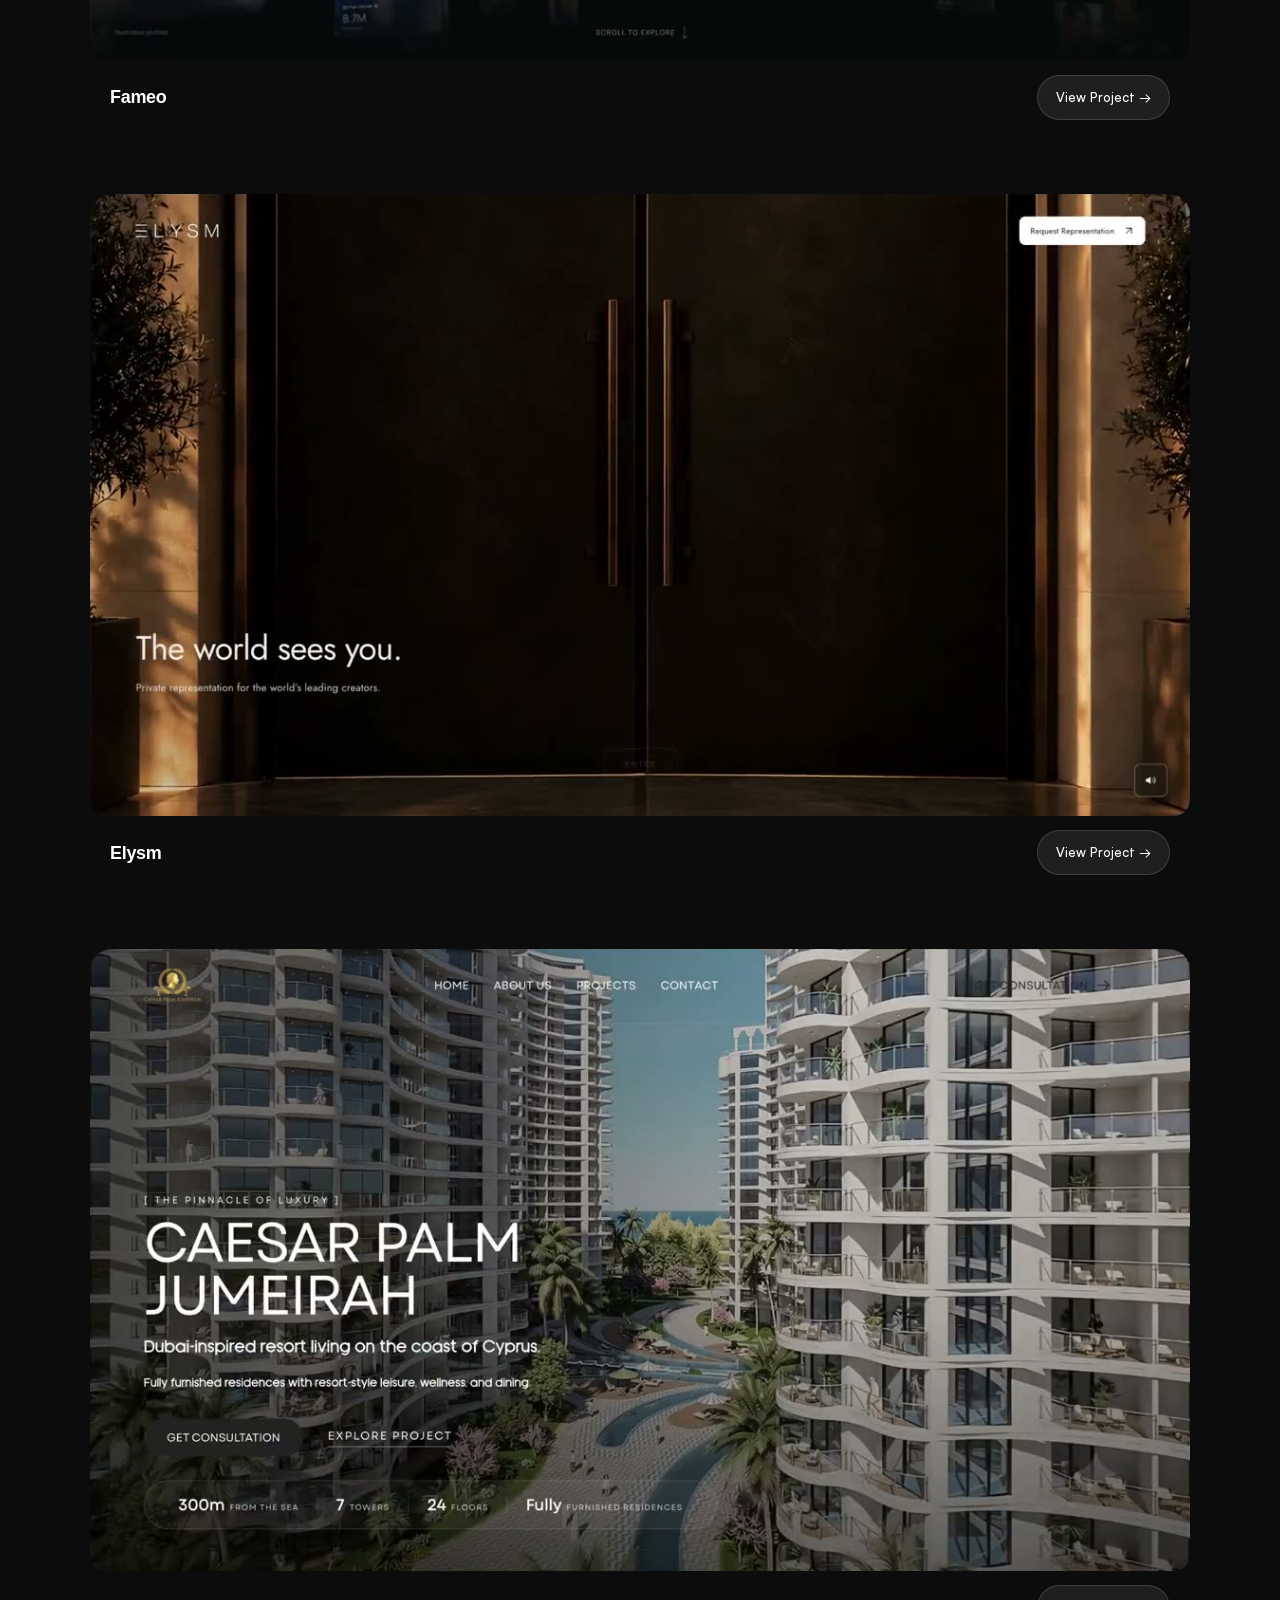
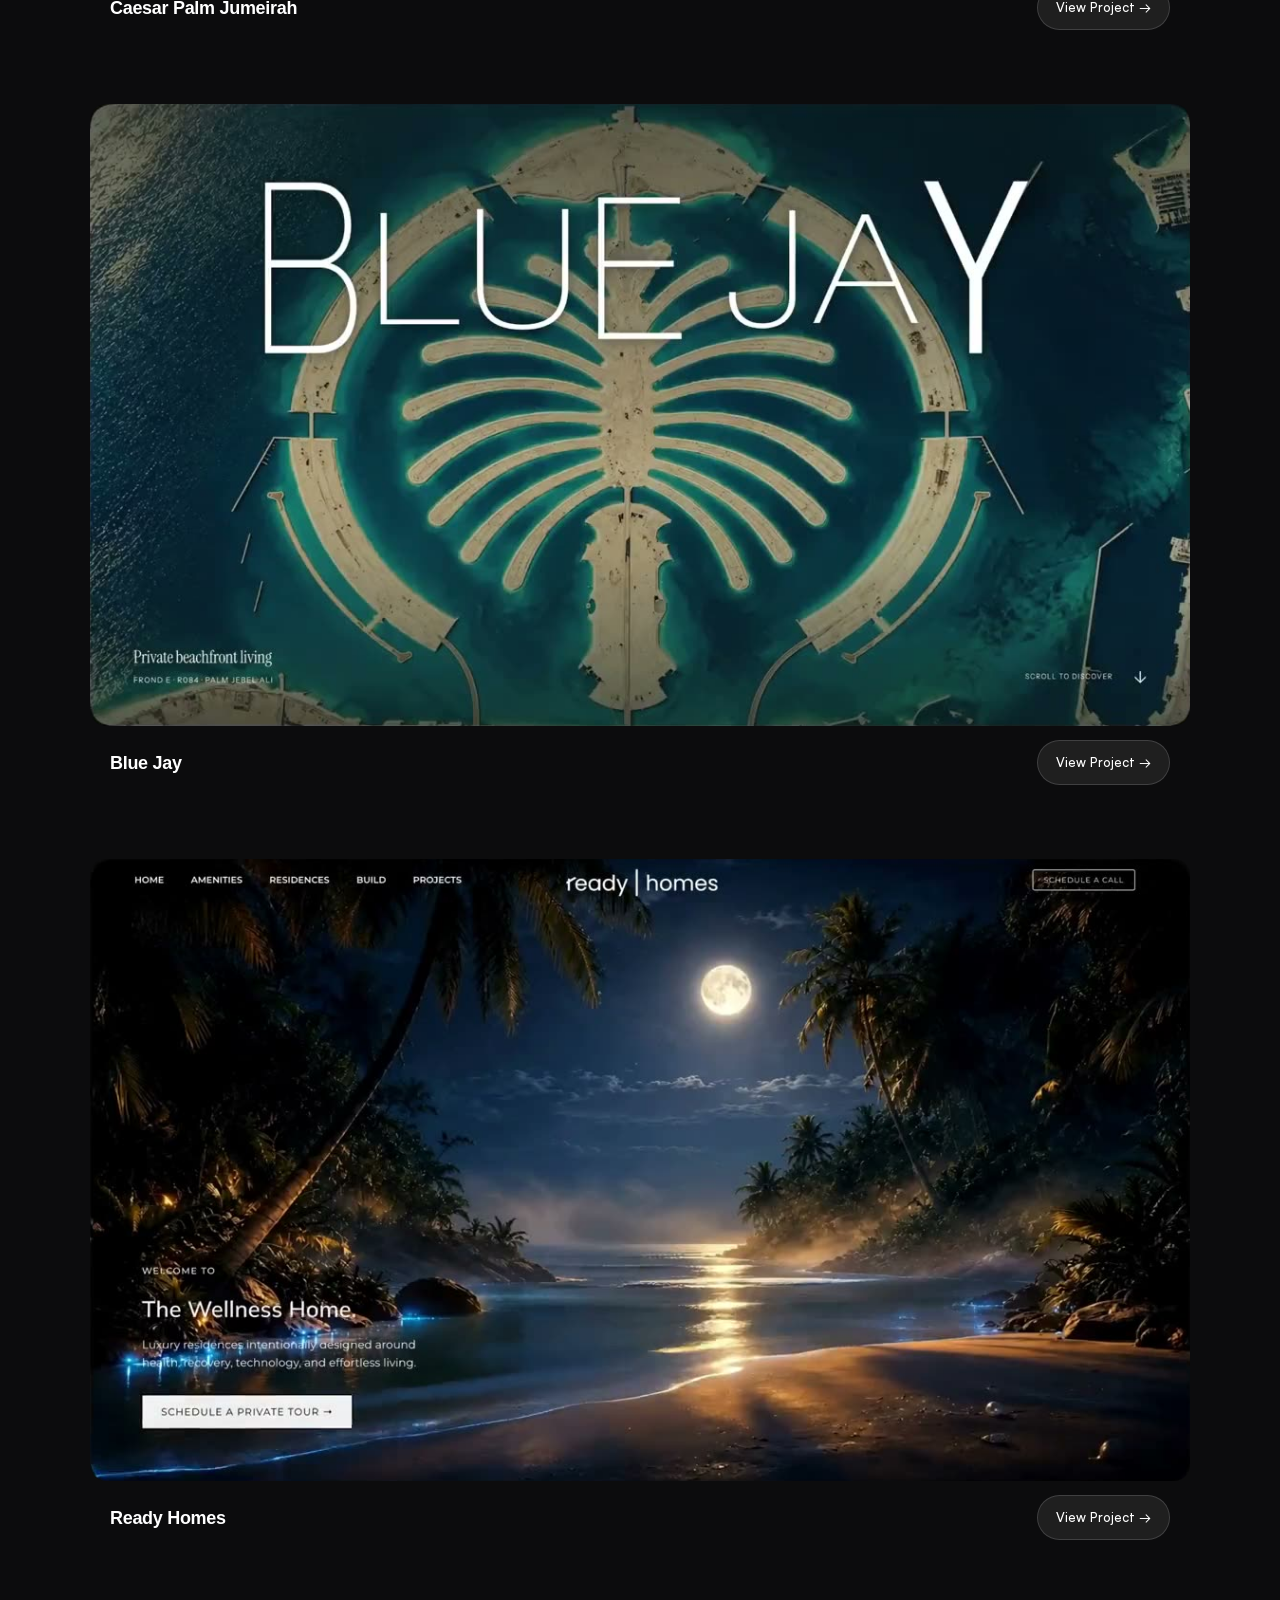
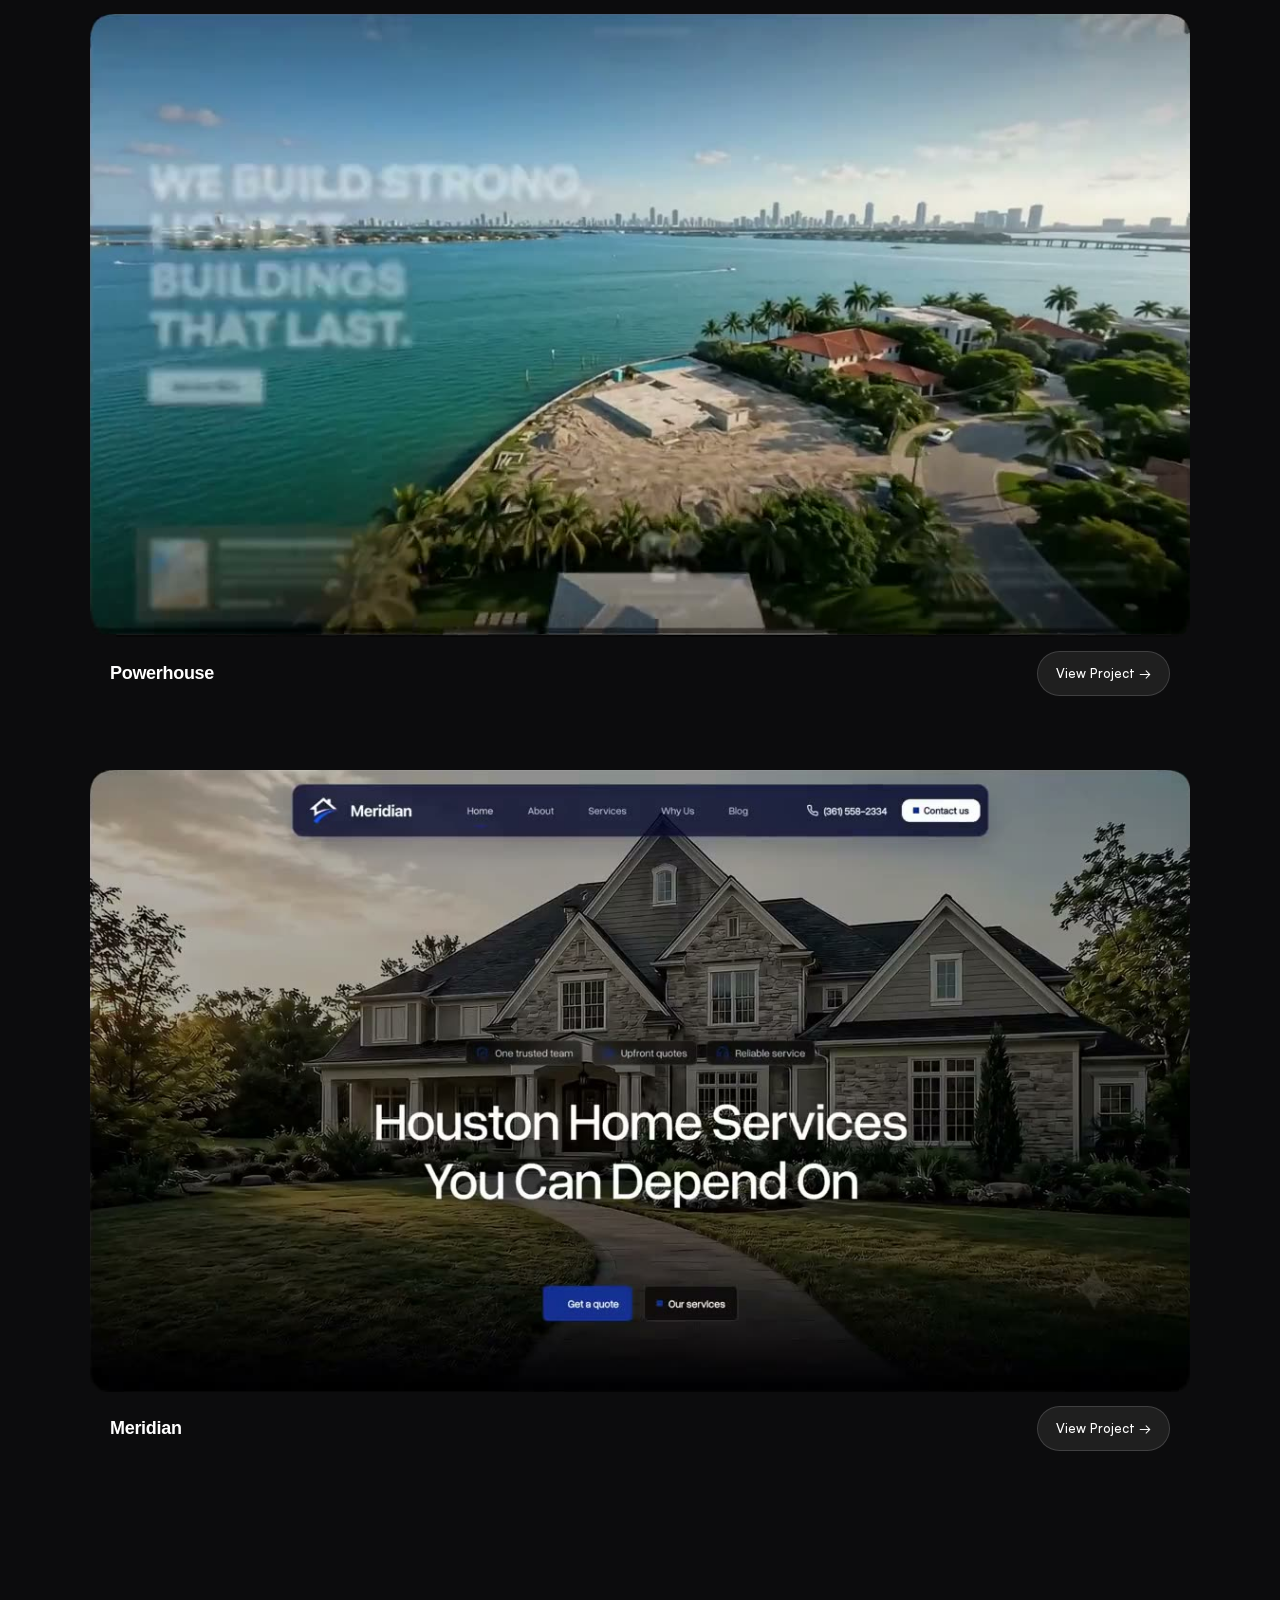
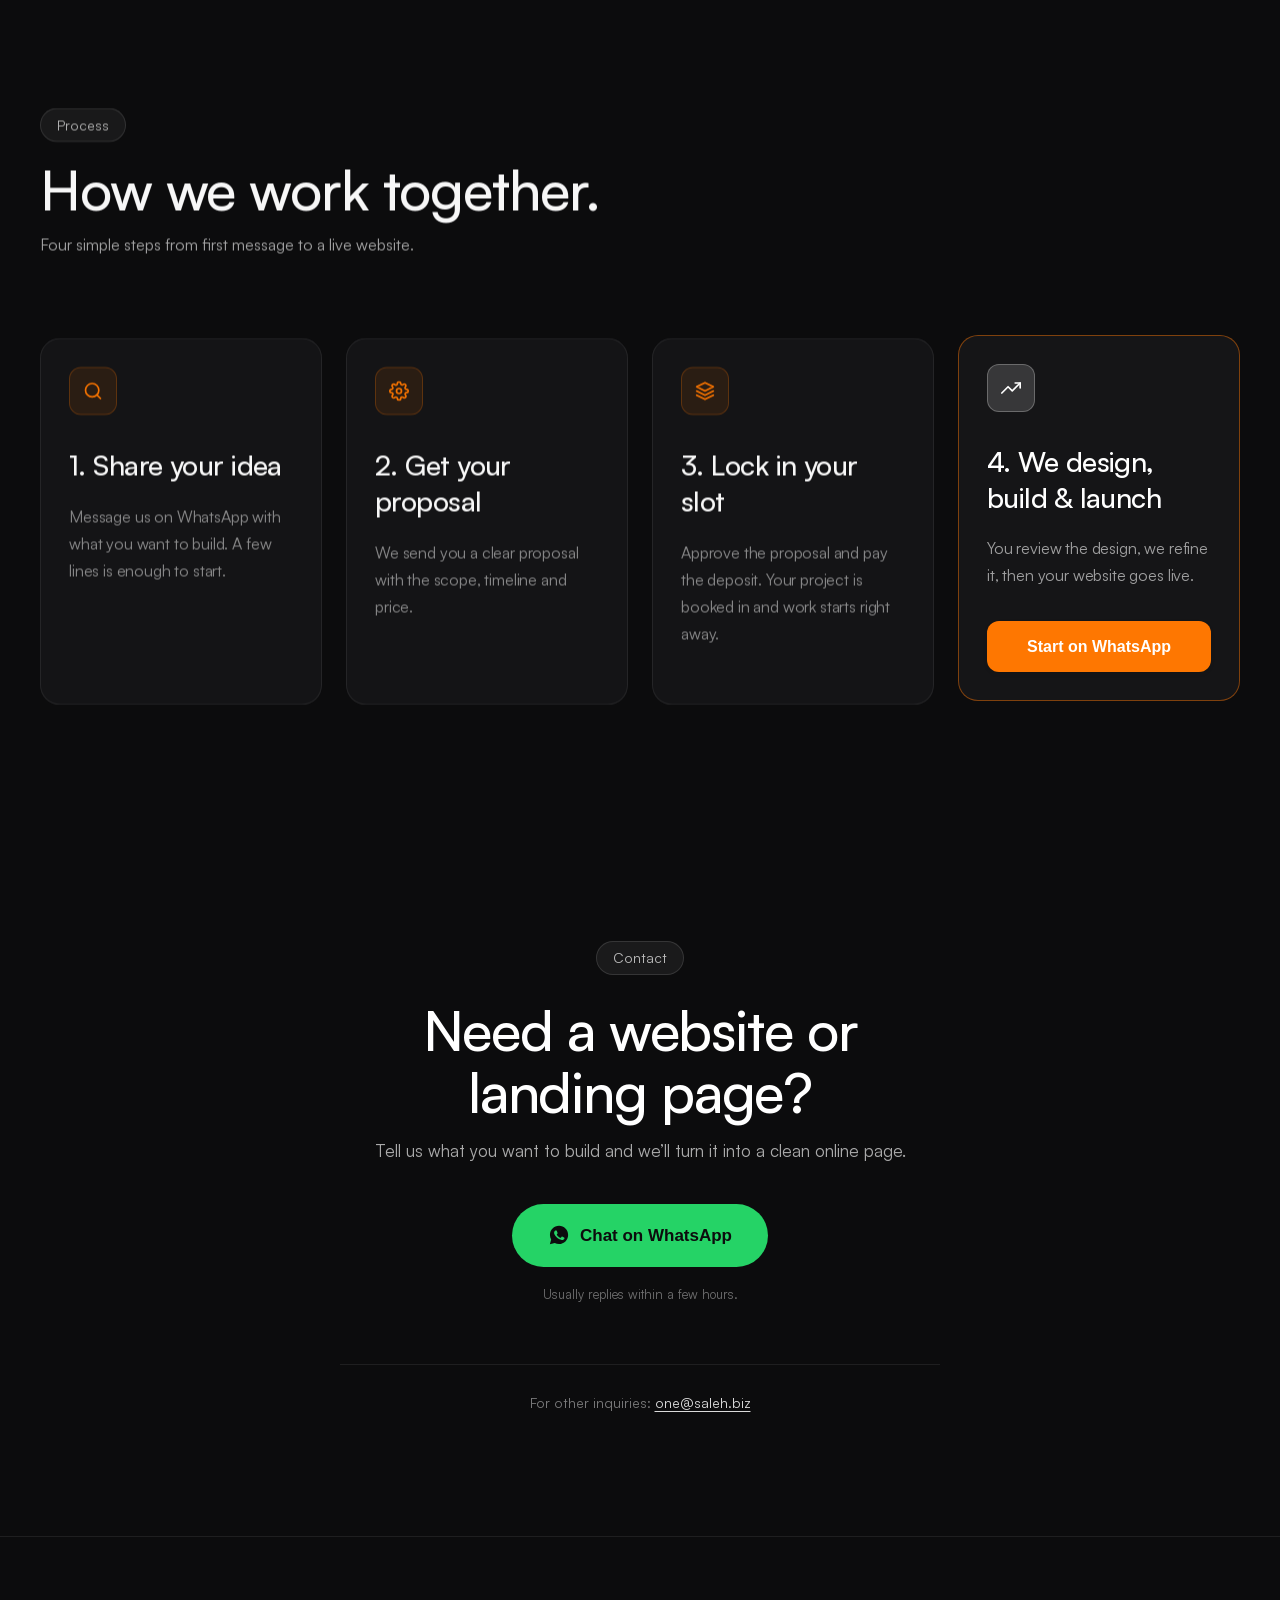
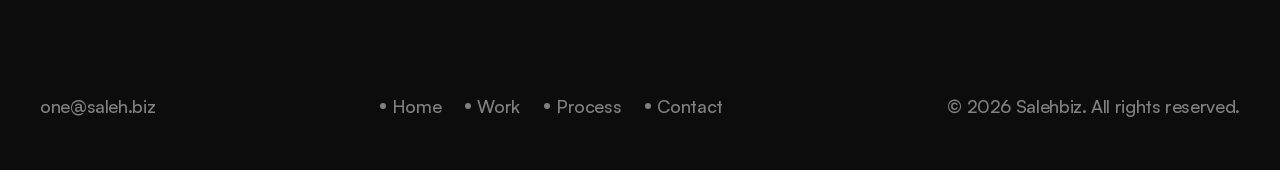
==== commit 3609e2ff: "Remove floating bottom nav and soften Process payment step The floating bar competed with the video " ====
--- a/index.html
+++ b/index.html
@@ -313,31 +313,6 @@
           </div>
         </div>
       </div>
-      <div
-        data-w-id="8fe5c449-5ac3-c5af-3da6-129da27db71b"
-        class="fixed-nav-wrapper"
-      >
-        <a
-          href="/"
-          aria-current="page"
-          class="nav-brand w-inline-block w--current"
-          style="text-decoration: none;"
-          ><div style="font-size: 20px; font-weight: 700; color: #fff; letter-spacing: -0.5px;">SALEHBIZ</div></a
-        >
-        <div class="nav-links-wrapper-v2">
-          <a href="#Works" class="nav-link-v2 w-inline-block"
-            ><div class="nav-link-dot-v2"></div>
-            <div>Work</div></a
-          ><a href="#Process" class="nav-link-v2 w-inline-block"
-                  ><div class="nav-link-dot-v2"></div>
-                  <div>Process</div></a
-                ><a href="#CTA" class="nav-link-v2 w-inline-block"
-            ><div class="nav-link-dot-v2"></div>
-            <div>Contact</div></a
-          >
-        </div>
-        <a href="#CTA" class="fixed-nav-cta-button w-button">Let’s Talk</a>
-      </div>
       <div class="main-wrapper">
         <section id="Hero" class="hero">
           <div class="container">
@@ -632,9 +607,9 @@
                             <polyline points="2 17 12 22 22 17"></polyline>
                           </svg>
                         </div>
-                        <h3 class="heading-style-h3-medium" style="margin-bottom: 12px;">3. Pay to kick off</h3>
+                        <h3 class="heading-style-h3-medium" style="margin-bottom: 12px;">3. Lock in your slot</h3>
                         <div class="body-text-regular text-opecity-80">
-                          Pay the first invoice and your project is booked in. Work starts right away.
+                          Approve the proposal and pay the deposit. Your project is booked in and work starts right away.
                         </div>
                       </div>
                     </div>
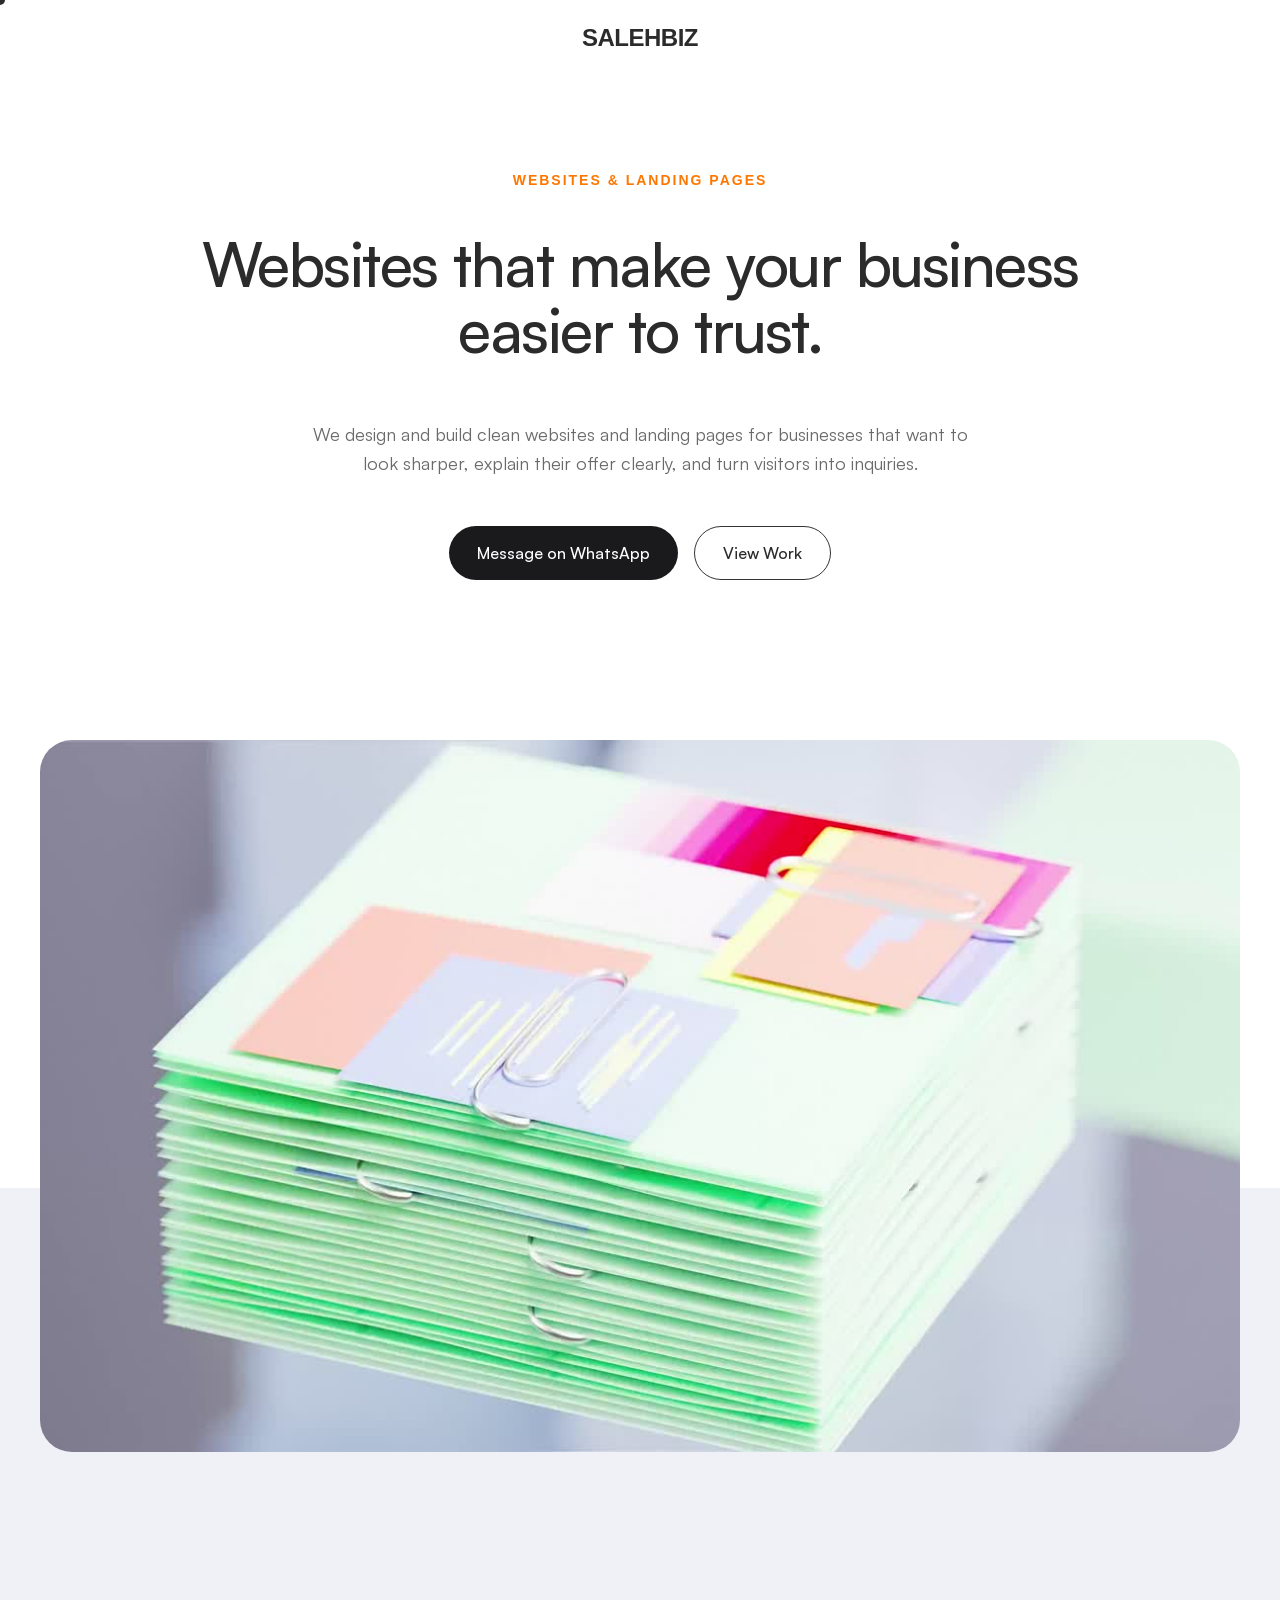
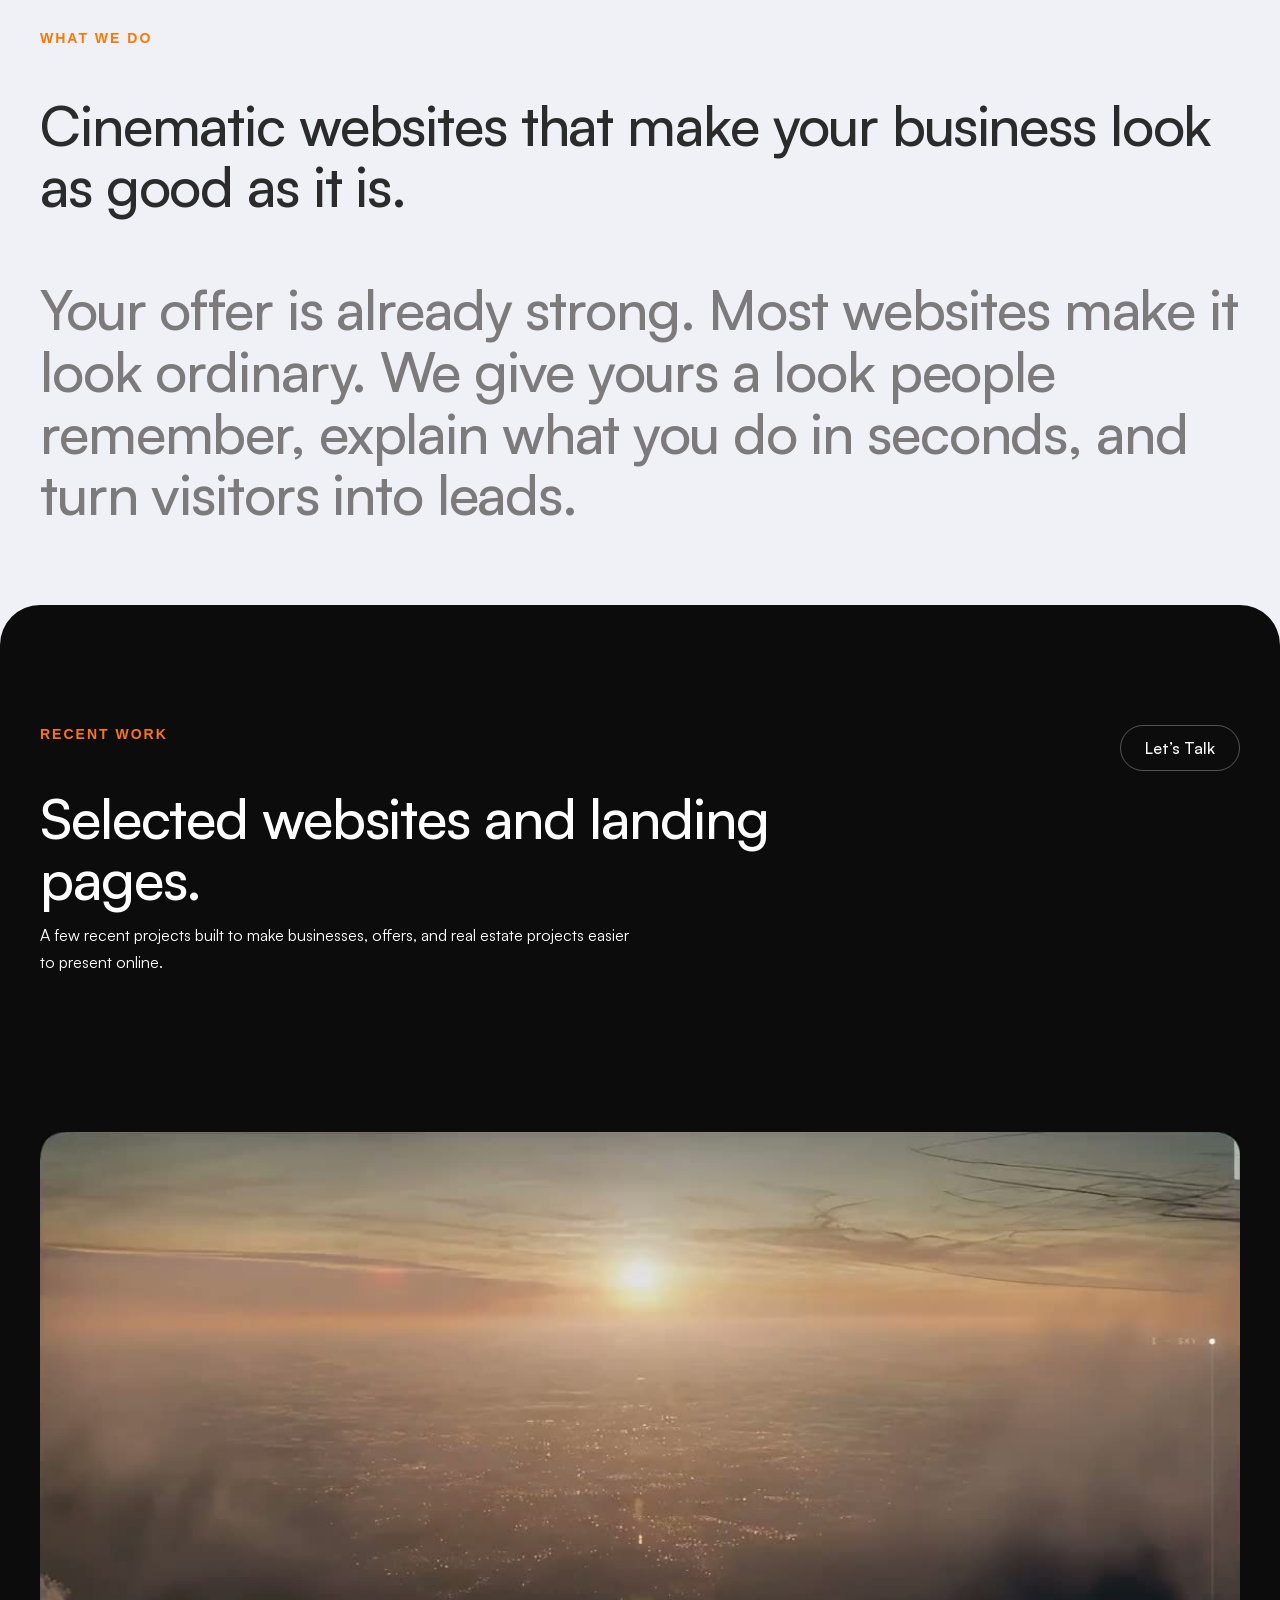
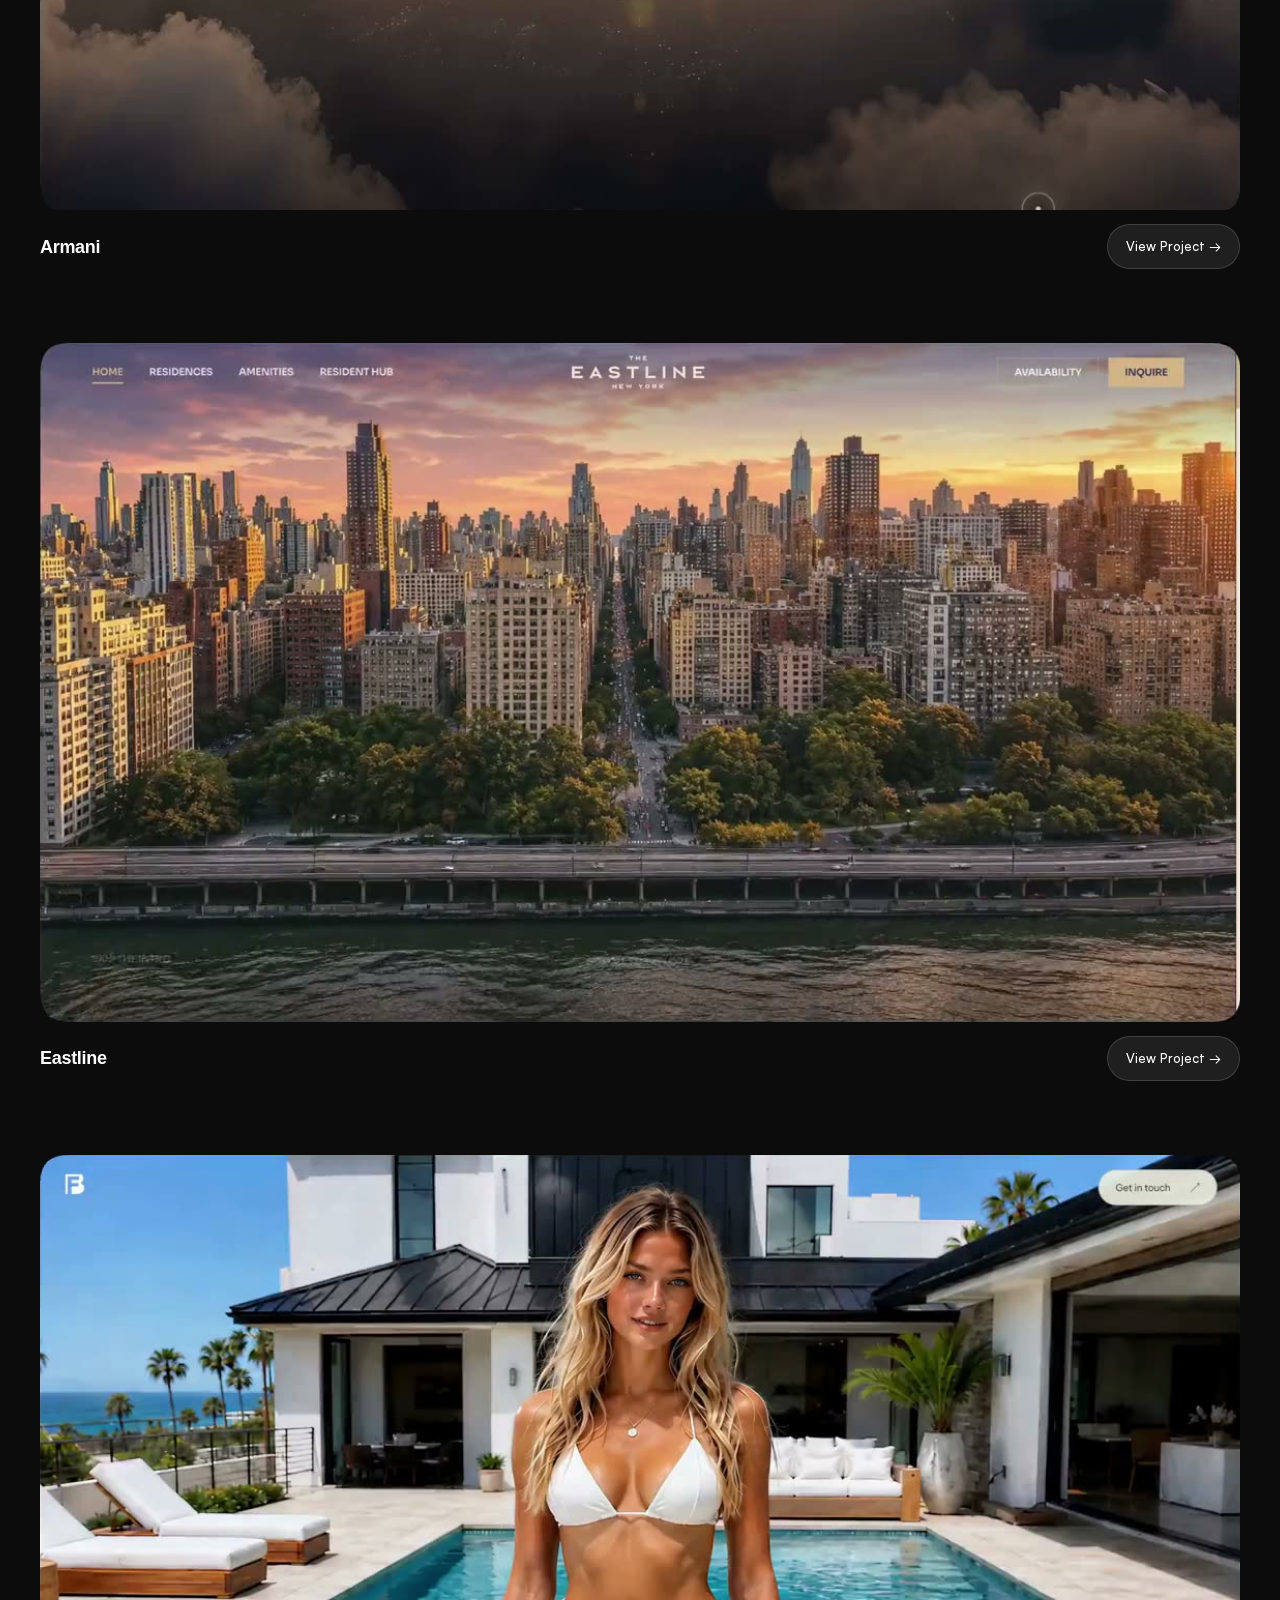
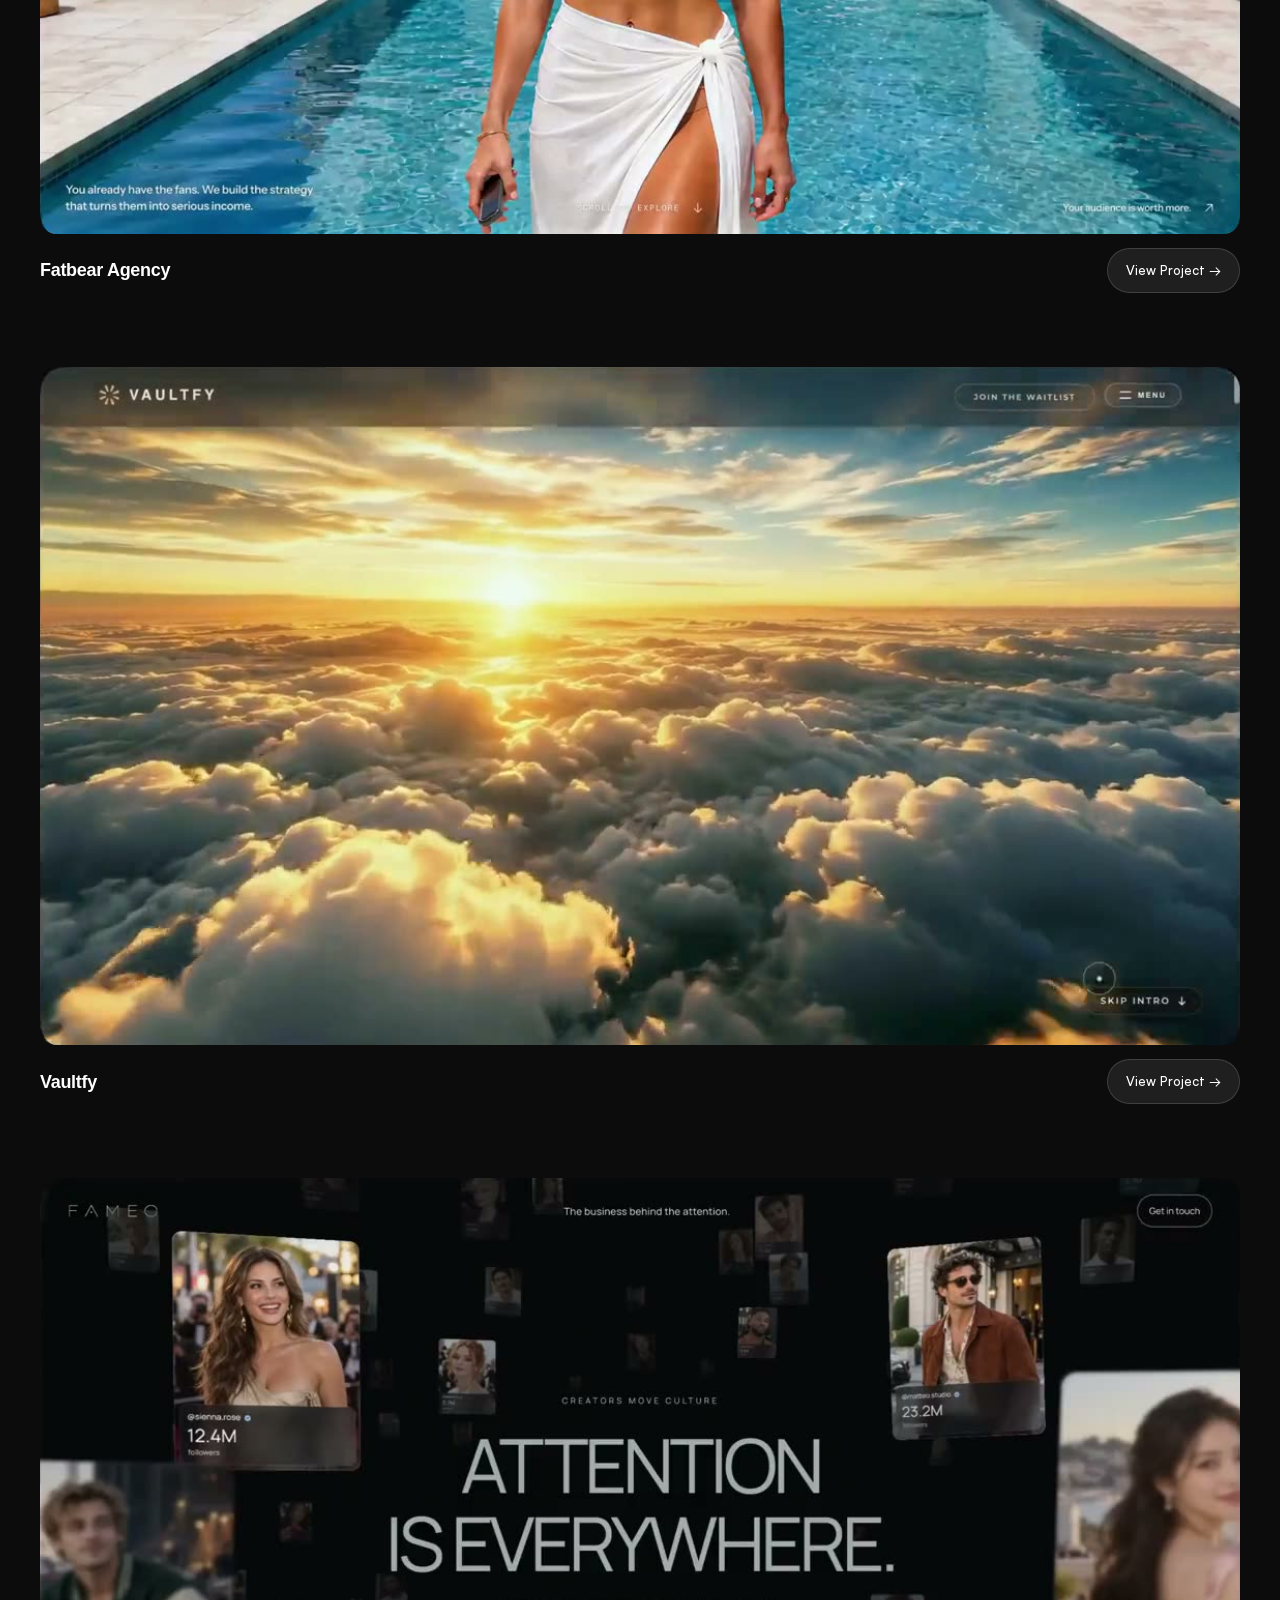
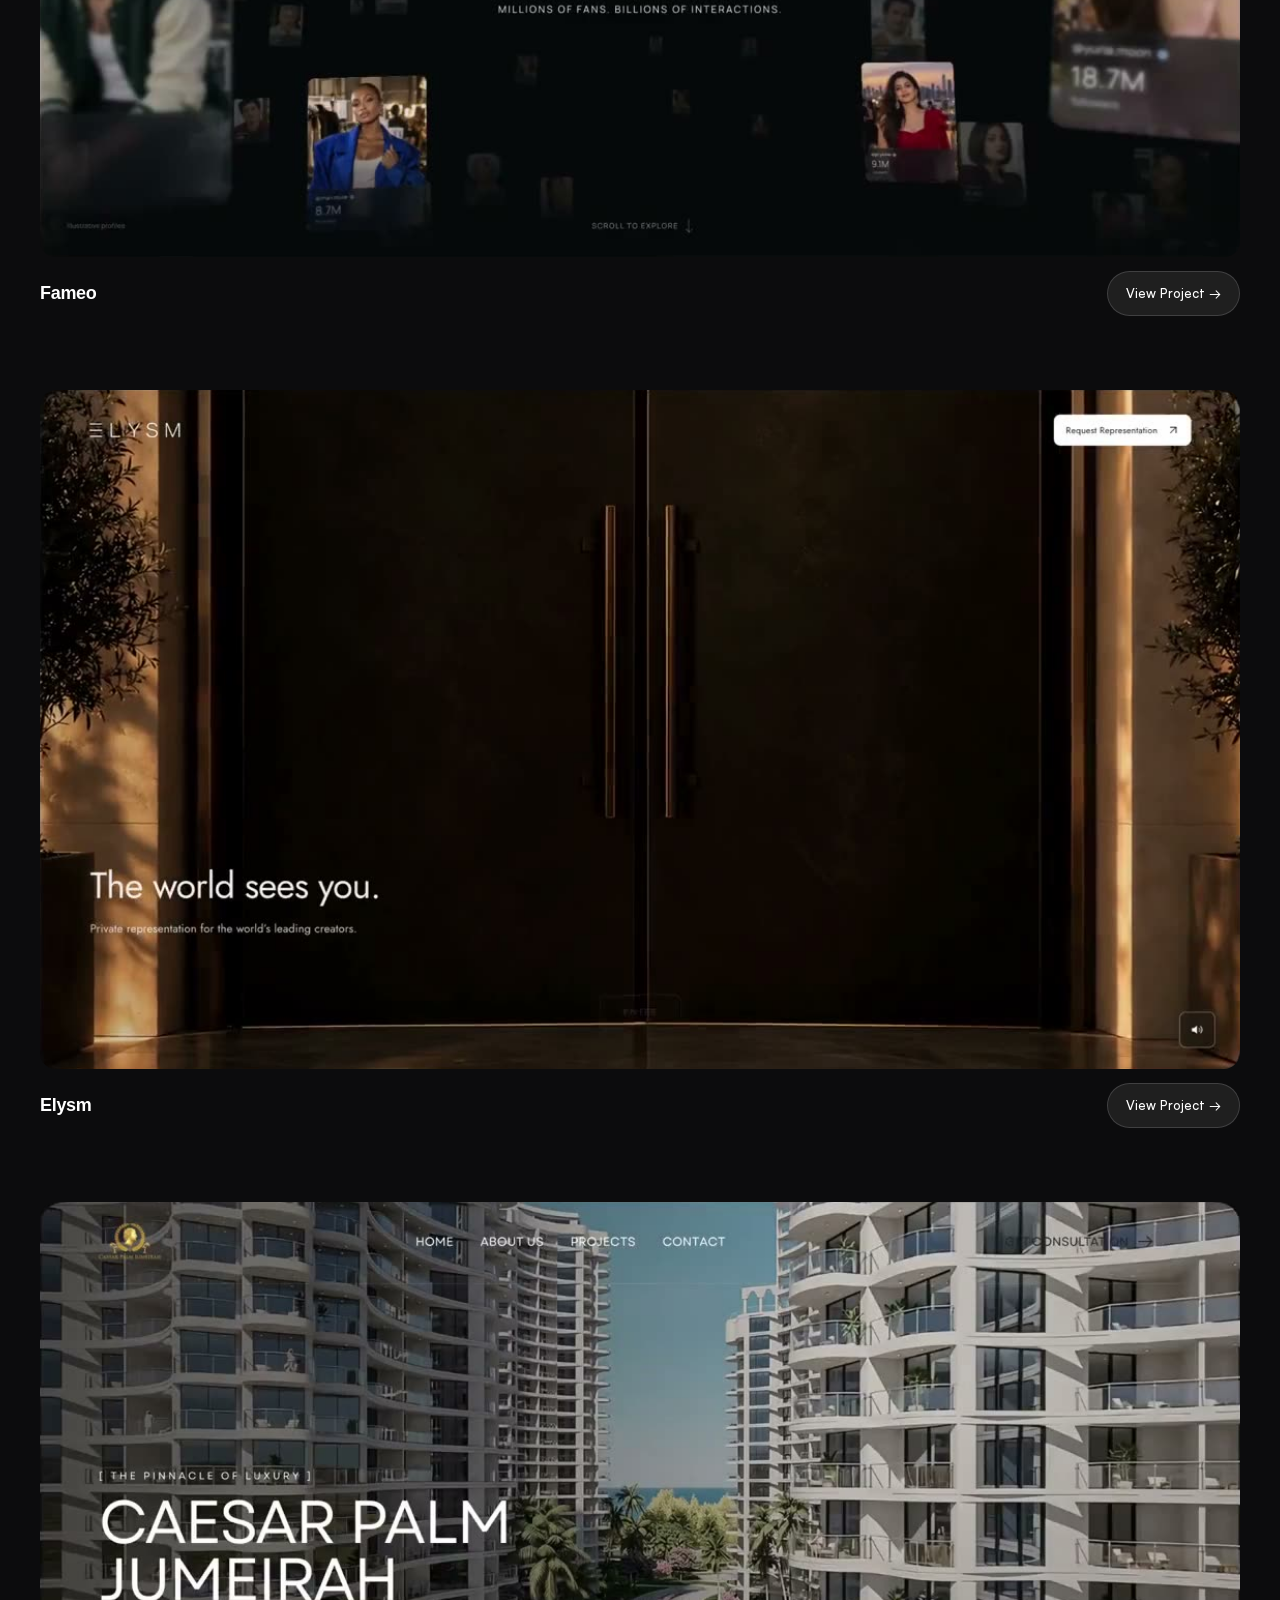
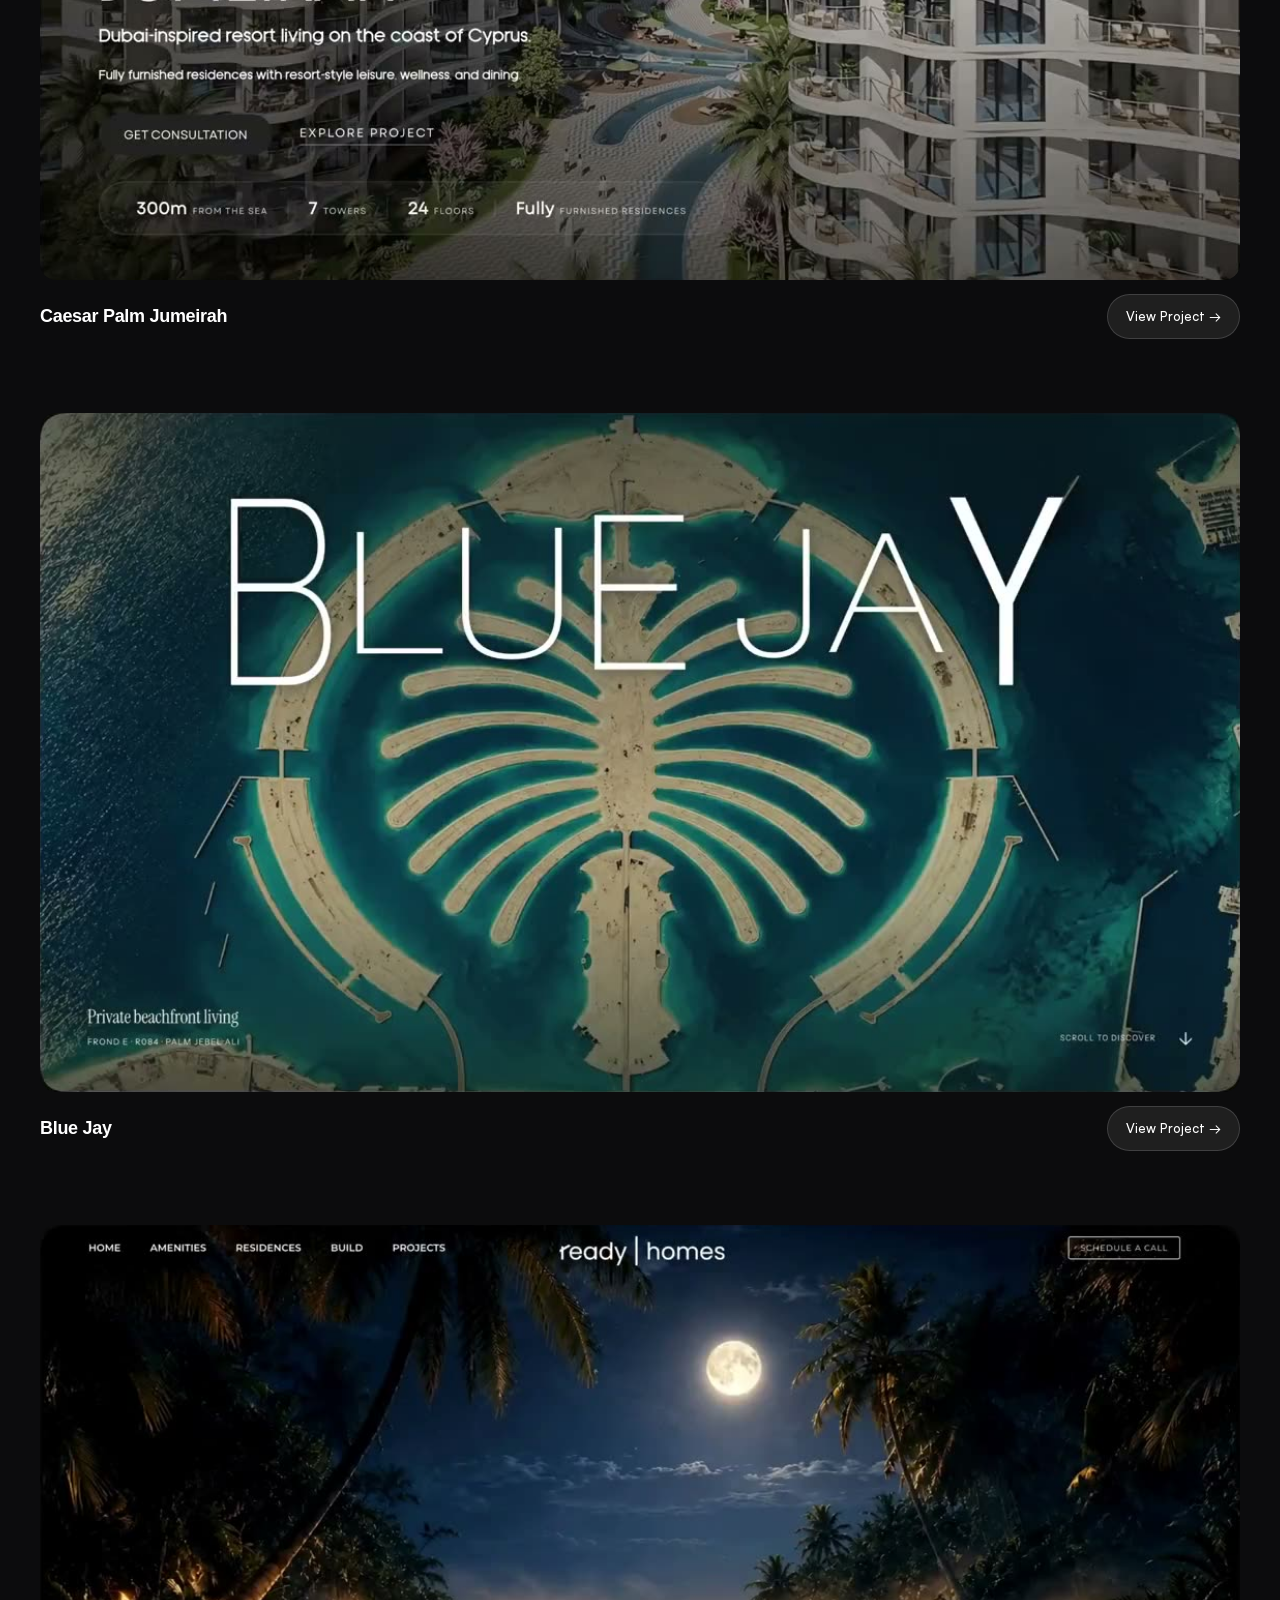
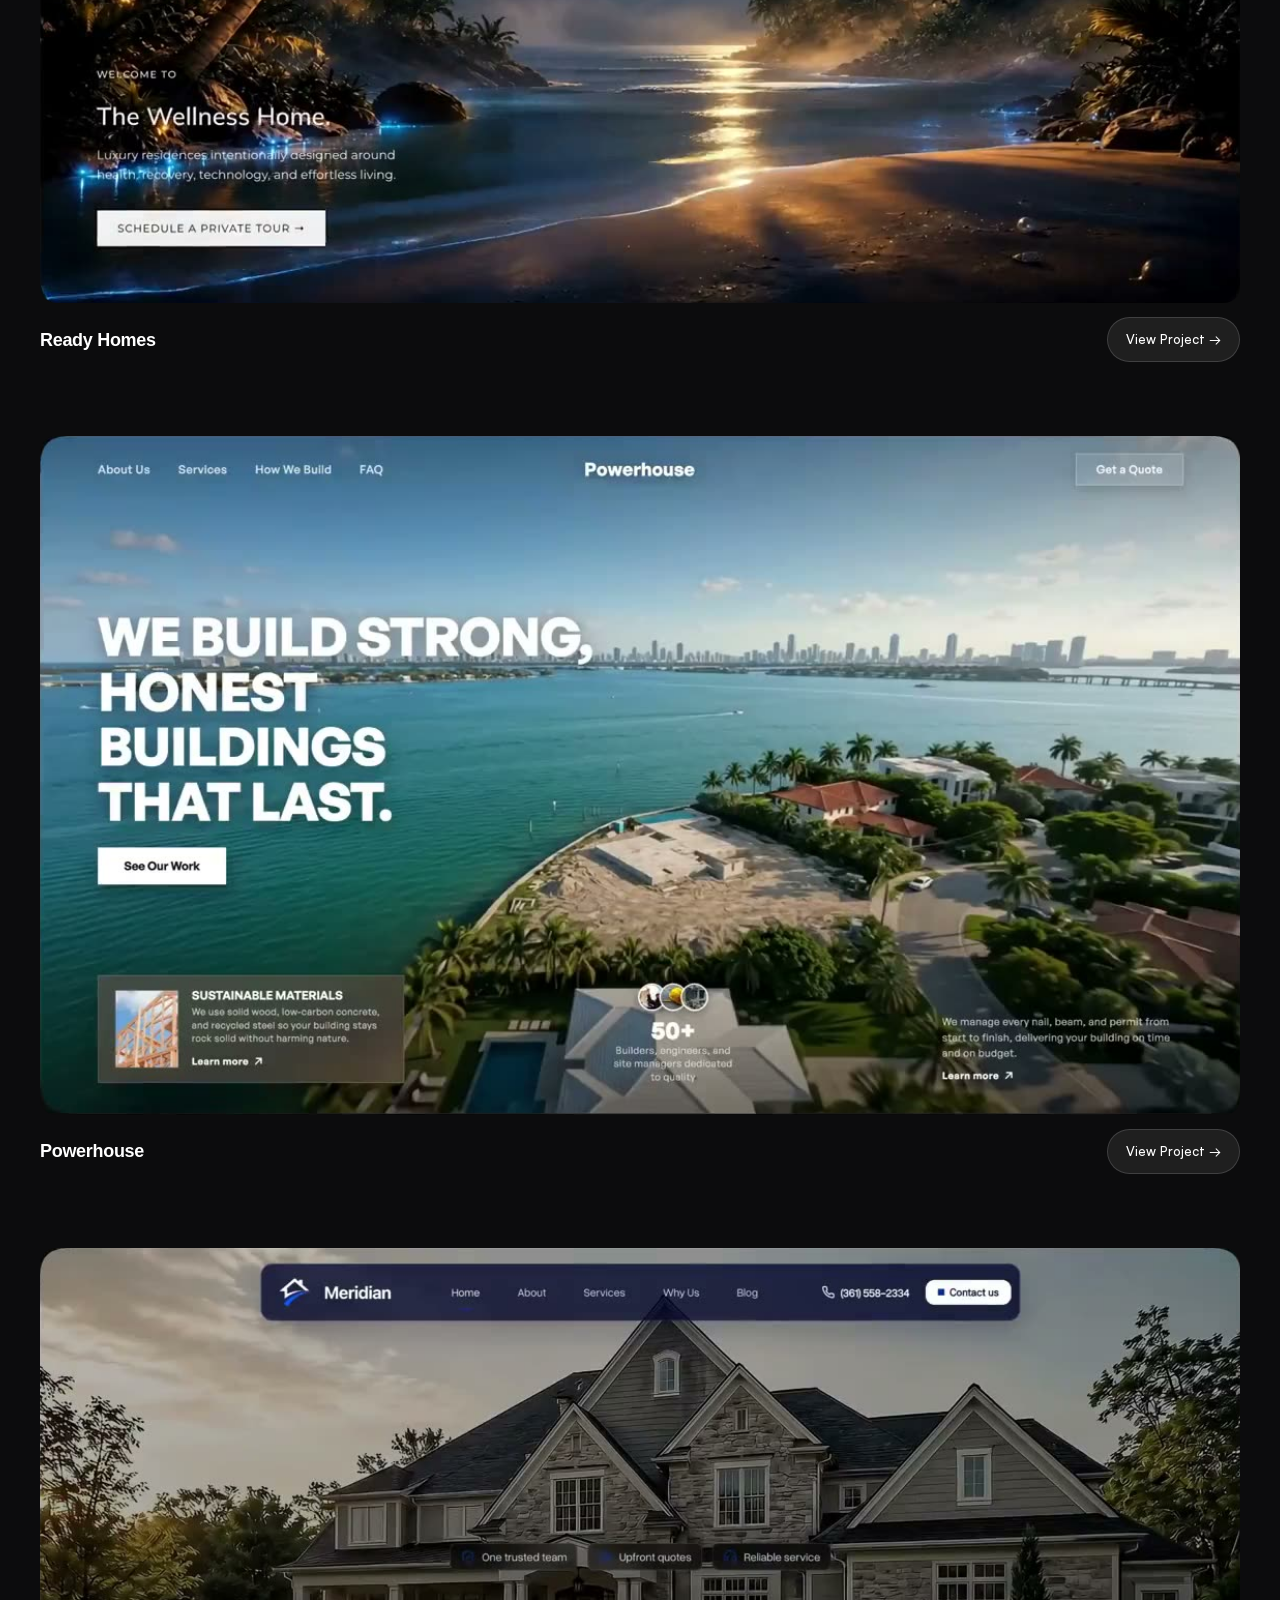
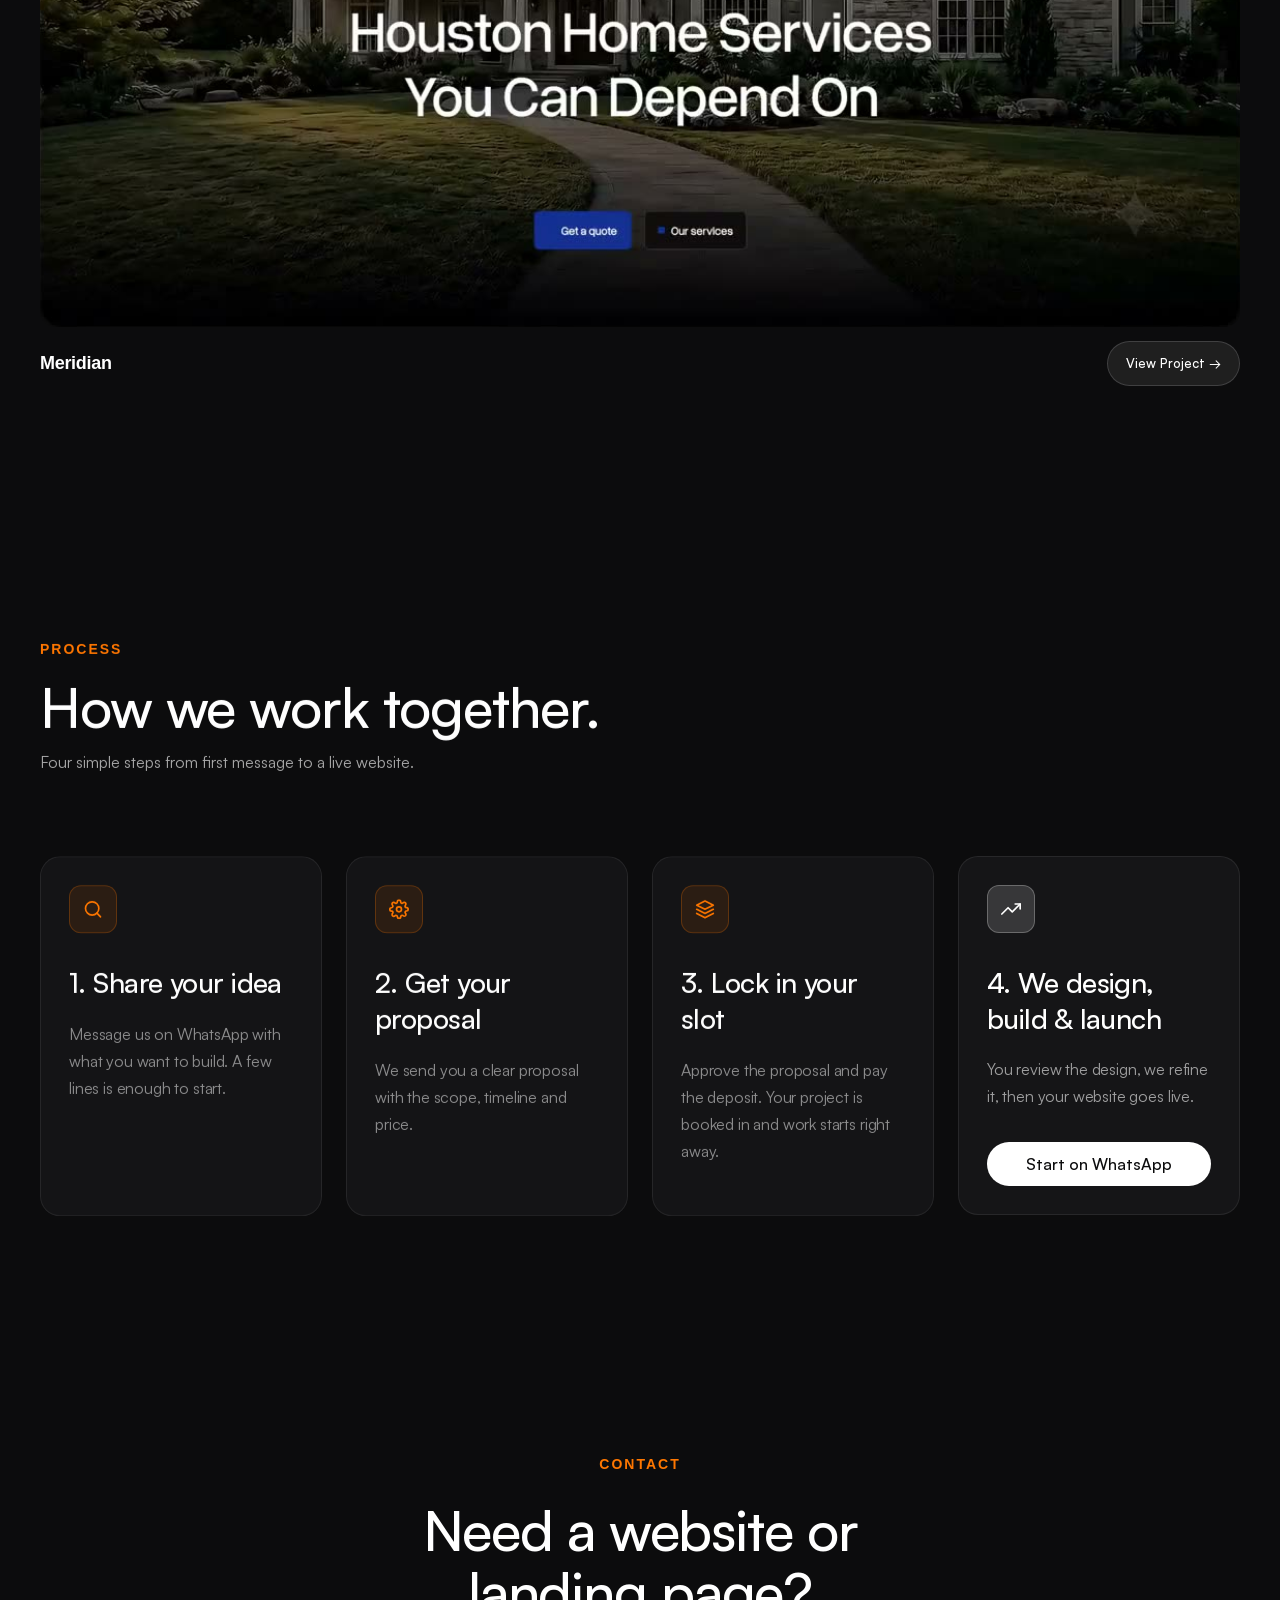
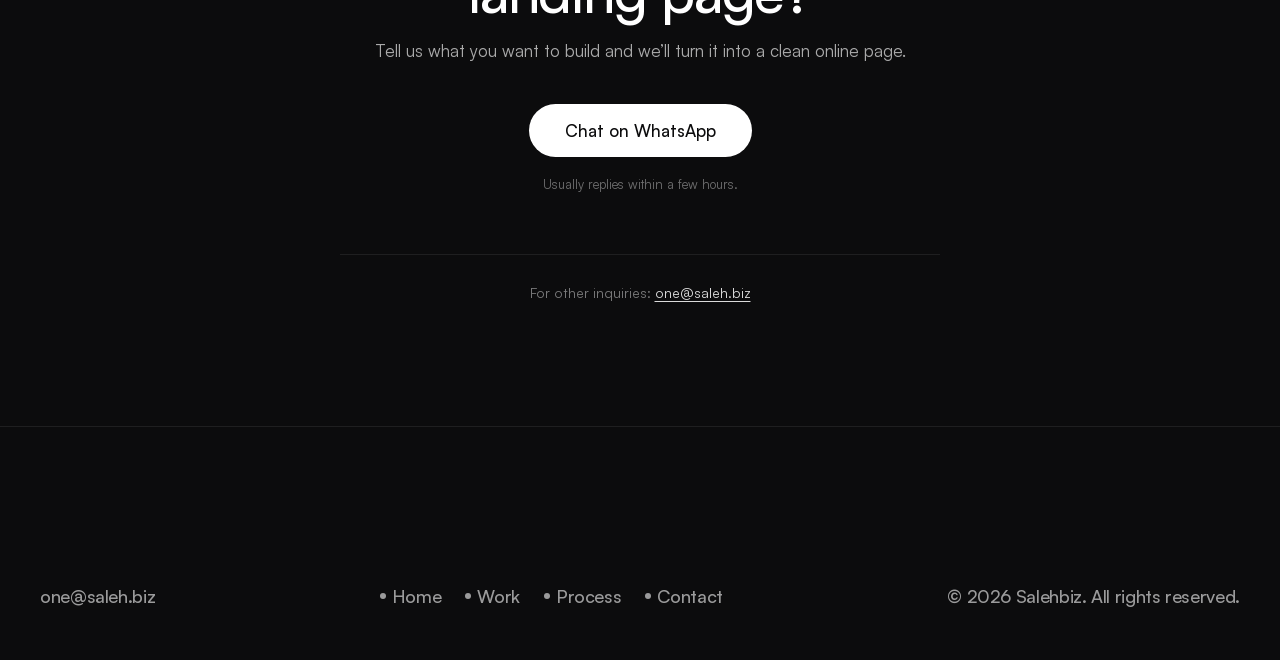
==== commit b9950182: "Simplify header, calm buttons, align page padding Drop the navigation for a logo-only header since t" ====
--- a/index.html
+++ b/index.html
@@ -267,50 +267,6 @@
             style="text-decoration: none;"
             ><div style="font-size: 24px; font-weight: 700; color: #fff; letter-spacing: -0.5px;">SALEHBIZ</div></a
           >
-          <nav role="navigation" class="nav-menu-block w-nav-menu">
-            <div class="nav-menu-block-inner">
-              <div class="nav-menu-top-block">
-                <div style="font-size: 24px; font-weight: 700; color: #fff; letter-spacing: -0.5px;">SALEHBIZ</div>
-              </div>
-              <div class="nav-links-wrapper">
-                <a href="#Works" class="nav-link w-inline-block"
-                  ><div class="nav-link-dot"></div>
-                  <div>Work</div></a
-                ><a href="#Process" class="nav-link w-inline-block"
-                  ><div class="nav-link-dot"></div>
-                  <div>Process</div></a
-                ><a href="#CTA" class="nav-link w-inline-block"
-                  ><div class="nav-link-dot"></div>
-                  <div>Contact</div></a
-                >
-              </div>
-              <div class="nav-cta-block-mobile">
-                <a href="#CTA" class="button-primary w-button" style="text-align: center;"
-                  >Let’s Talk</a
-                >
-              </div>
-            </div>
-          </nav>
-          <div class="nav-cta-block" style="display: flex; gap: 12px; align-items: center;">
-            <a href="#CTA" class="button-primary w-button" style="padding: 10px 18px; font-size: 14px;">Let’s Talk</a>
-          </div>
-          <div class="nav-menu-button w-nav-button">
-            <div
-              data-is-ix2-target="1"
-              class="nav-menu-lottie"
-              data-w-id="fa16df0d-10e2-f613-51d7-52da510cab13"
-              data-animation-type="lottie"
-              data-src="cdn.prod.website-files.com/6745b25e58afc09807f9d3d0/675045a4684b61ee9a64dd08_nav-lottie.lottie"
-              data-loop="0"
-              data-direction="1"
-              data-autoplay="0"
-              data-renderer="svg"
-              data-default-duration="0"
-              data-duration="1.8333333333333333"
-              data-loading="eager"
-              data-ix2-initial-state="2"
-            ></div>
-          </div>
         </div>
       </div>
       <div class="main-wrapper">
@@ -336,18 +292,12 @@
                   >
                     We design and build clean websites and landing pages for businesses that want to look sharper, explain their offer clearly, and turn visitors into inquiries.
                   </p>
-                  <p
-                    style="font-size: 14px; font-weight: 500; color: #fe7701; margin-top: 16px;"
-                  >
-                    Clear design. Simple structure. Better first impressions.
-                  </p>
                   <div style="margin-top: 32px; display: flex; gap: 16px; justify-content: center; flex-wrap: wrap;">
                     <a
                       href="https://wa.me/971529101162?text=Hi%20Saleh,%20I%20want%20to%20discuss%20a%20website%20or%20landing%20page%20for%20my%20business."
                       target="_blank"
                       rel="noopener noreferrer"
-                      class="button-primary w-button"
-                      style="padding: 16px 28px; font-size: 16px;"
+                      class="wa-btn"
                       >Message on WhatsApp</a
                     >
                     <a
@@ -417,7 +367,7 @@
                   >
                   Cinematic websites that make your business look as good as it is.
                   <br /><br /><span class="about-text-light"
-                    >Your offer is already strong. Most websites make it look ordinary. We bring it to life with film-like visuals and smooth motion, explain what you do in seconds, and turn visitors into WhatsApp conversations.</span
+                    >Your offer is already strong. Most websites make it look ordinary. We give yours a look people remember, explain what you do in seconds, and turn visitors into leads.</span
                   >
                 </p>
               </div>
@@ -450,7 +400,7 @@
                           <video src="assets/videos/armani.mp4" poster="assets/posters/armani.jpg" preload="none" muted loop playsinline class="work-image work-video" style="background:#0c0c0d;"></video>
                         </div>
                         <div class="work-card-info">
-                          <h3 class="work-card-title">Armani by Velaarmon</h3>
+                          <h3 class="work-card-title">Armani</h3>
                           <button class="work-view-btn" onclick="var v=this.closest('.work-card').querySelector('video');if(v.paused){v.play();this.textContent='Pause ◼';}else{v.pause();this.textContent='View Project →';}">View Project →</button>
                         </div>
                       </div>
@@ -626,7 +576,7 @@
                         <div class="body-text-regular text-opecity-90" style="margin-bottom: 24px;">
                           You review the design, we refine it, then your website goes live.
                         </div>
-                        <a href="https://wa.me/971529101162?text=Hi%20Saleh,%20I%20want%20to%20discuss%20a%20website%20or%20landing%20page%20for%20my%20business." target="_blank" rel="noopener noreferrer" class="pricing-card-button w-button" style="background-color: #fe7701; color: #fff; border: none; text-align: center; display: block; width: 100%; border-radius: 12px; padding: 12px; font-weight: 600; text-decoration: none; box-sizing: border-box;">Start on WhatsApp</a>
+                        <a href="https://wa.me/971529101162?text=Hi%20Saleh,%20I%20want%20to%20discuss%20a%20website%20or%20landing%20page%20for%20my%20business." target="_blank" rel="noopener noreferrer" class="wa-btn wa-btn-block">Start on WhatsApp</a>
                       </div>
                     </div>
                   </div>
@@ -642,9 +592,7 @@
             </div>
             <h2 class="contact-simple-title">Need a website or landing page?</h2>
             <p class="contact-simple-sub">Tell us what you want to build and we’ll turn it into a clean online page.</p>
-            <a href="https://wa.me/971529101162?text=Hi%20Saleh,%20I%20want%20to%20discuss%20a%20website%20or%20landing%20page%20for%20my%20business." target="_blank" rel="noopener noreferrer" class="contact-wa-btn">
-              <svg width="22" height="22" viewBox="0 0 24 24" fill="currentColor" aria-hidden="true"><path d="M12.04 2C6.58 2 2.13 6.45 2.13 11.91c0 1.75.46 3.45 1.32 4.95L2.05 22l5.25-1.38c1.45.79 3.08 1.21 4.74 1.21 5.46 0 9.91-4.45 9.91-9.91C21.95 6.45 17.5 2 12.04 2zm5.8 14.03c-.25.69-1.44 1.32-1.98 1.37-.51.05-.99.24-3.33-.69-2.82-1.11-4.6-4-4.74-4.18-.14-.19-1.13-1.5-1.13-2.87 0-1.36.72-2.03.97-2.31.25-.28.55-.35.74-.35l.53.01c.17 0 .4-.06.62.48.25.6.85 2.07.92 2.22.07.15.12.32.02.51-.09.19-.14.31-.28.48-.14.16-.29.37-.42.49-.14.14-.28.29-.12.57.16.28.72 1.19 1.55 1.93 1.06.95 1.96 1.24 2.24 1.38.28.14.44.12.6-.07.16-.19.69-.81.88-1.09.18-.28.37-.23.62-.14.25.09 1.6.76 1.87.9.28.14.46.21.53.32.07.12.07.67-.18 1.36z"/></svg>
-              Chat on WhatsApp
+            <a href="https://wa.me/971529101162?text=Hi%20Saleh,%20I%20want%20to%20discuss%20a%20website%20or%20landing%20page%20for%20my%20business." target="_blank" rel="noopener noreferrer" class="wa-btn wa-btn-lg">Chat on WhatsApp
             </a>
             <p class="contact-simple-note">Usually replies within a few hours.</p>
             <div class="contact-email-line">
--- a/overrides.css
+++ b/overrides.css
@@ -484,19 +484,7 @@
 .works .section-caption-text {
   opacity: 0.5;
 }
-/* Strip horizontal padding so videos go edge to edge */
-.works .page-vertical-padding,
-.works .container {
-  padding-left: 0 !important;
-  padding-right: 0 !important;
-  max-width: 100% !important;
-}
-/* Keep heading area padded */
-.works-top-block,
-.works-title-block {
-  padding-left: 20px !important;
-  padding-right: 20px !important;
-}
+
 
 /* Work cards — full bleed, edge to edge */
 .work-card {
@@ -794,28 +782,14 @@
 
 /* Desktop: cap card width so each video isn't a full screen tall */
 @media screen and (min-width: 992px) {
-  .works-cards-block {
-    max-width: 1100px !important;
-    margin-left: auto !important;
-    margin-right: auto !important;
-    padding: 0 24px !important;
-    box-sizing: content-box !important;
-  }
+
   .work-card {
     width: 100% !important;
   }
   .work-image-block {
     border-radius: 16px !important;
   }
-  .works-top-block,
-  .works-title-block {
-    max-width: 1100px !important;
-    margin-left: auto !important;
-    margin-right: auto !important;
-    padding-left: 24px !important;
-    padding-right: 24px !important;
-    box-sizing: content-box !important;
-  }
+
 }
 
 /* Contact — single centered WhatsApp CTA */
@@ -909,3 +883,204 @@
 #Process .pricing-card-pro {
   border-color: rgba(254, 119, 1, 0.45) !important;
 }
+
+/* ==========================================================================
+   One accent: orange for section labels and every WhatsApp button
+   ========================================================================== */
+.section-caption,
+.works .section-caption,
+.form .section-caption,
+#Process .section-caption {
+  background: none !important;
+  border: none !important;
+  box-shadow: none !important;
+  padding: 0 !important;
+}
+.section-caption-text,
+.works .section-caption-text,
+.form .section-caption-text,
+#Process .section-caption-text {
+  color: #fe7701 !important;
+  opacity: 1 !important;
+  font-size: 14px !important;
+  font-weight: 600 !important;
+  letter-spacing: 2px !important;
+  text-transform: uppercase !important;
+}
+
+.wa-btn {
+  display: inline-flex !important;
+  align-items: center;
+  justify-content: center;
+  gap: 10px;
+  background: #fe7701 !important;
+  color: #ffffff !important;
+  font-size: 16px;
+  font-weight: 600;
+  line-height: 1;
+  padding: 16px 28px;
+  border: none !important;
+  border-radius: 60px !important;
+  text-decoration: none !important;
+  transition: background 0.2s ease, transform 0.2s ease;
+}
+.wa-btn:hover {
+  background: #ff8a24 !important;
+  transform: translateY(-2px);
+}
+.wa-btn-lg {
+  font-size: 17px;
+  padding: 18px 36px;
+}
+.wa-btn-block {
+  display: flex !important;
+  width: 100%;
+  box-sizing: border-box;
+  padding: 14px 20px;
+}
+@media screen and (max-width: 479px) {
+  .wa-btn-lg { width: 100%; }
+}
+
+/* Header: menu left, logo centered, WhatsApp button right */
+.navbar .nav-container {
+  display: grid !important;
+  grid-template-columns: 1fr auto 1fr;
+  align-items: center;
+}
+.navbar .nav-brand {
+  grid-column: 2;
+  grid-row: 1;
+  justify-self: center;
+}
+.navbar .nav-menu-block {
+  grid-column: 1;
+  grid-row: 1;
+  justify-self: start;
+}
+.navbar .nav-menu-button {
+  grid-column: 1;
+  grid-row: 1;
+  justify-self: start;
+}
+.navbar .nav-cta-block {
+  grid-column: 3;
+  grid-row: 1;
+  justify-self: end;
+  display: flex !important;
+}
+.navbar .nav-links-wrapper {
+  padding-left: 0 !important;
+}
+.nav-wa-btn {
+  font-size: 14px;
+  padding: 10px 18px;
+  gap: 8px;
+}
+@media screen and (max-width: 479px) {
+  .nav-wa-btn {
+    padding: 10px 14px;
+  }
+}
+.nav-wa-btn { white-space: nowrap; }
+@media screen and (max-width: 767px) {
+  .nav-wa-btn {
+    width: 40px;
+    height: 40px;
+    padding: 0 !important;
+  }
+  .nav-wa-btn span { display: none; }
+  .nav-wa-btn svg { width: 20px; height: 20px; }
+}
+@media screen and (max-width: 991px) {
+  .navbar .nav-menu-top-block { display: none !important; }
+  .navbar .nav-menu-block-inner { padding-top: 72px !important; }
+}
+.nav-menu-button.w--open { filter: invert(1); }
+
+/* Header: logo only, centered */
+.navbar .nav-container {
+  display: flex !important;
+  justify-content: center !important;
+}
+
+/* WhatsApp buttons: calm, no orange */
+.wa-btn {
+  background: #1a1a1d !important;
+  color: #ffffff !important;
+  font-weight: 500 !important;
+}
+.wa-btn:hover {
+  background: #2a2a2e !important;
+  transform: none !important;
+}
+.works .wa-btn,
+#Process .wa-btn,
+.form .wa-btn {
+  background: #ffffff !important;
+  color: #0c0c0d !important;
+}
+.works .wa-btn:hover,
+#Process .wa-btn:hover,
+.form .wa-btn:hover {
+  background: rgba(255, 255, 255, 0.85) !important;
+}
+#Process .pricing-card-pro {
+  border-color: rgba(255, 255, 255, 0.08) !important;
+}
+
+/* Every section shares the same side padding; cards sit inside it */
+.about .page-vertical-padding > .about-content-wrapper {
+  max-width: none !important;
+  margin-left: 0 !important;
+  margin-right: 0 !important;
+}
+.work-image-block {
+  border-radius: 16px !important;
+}
+.work-card-info {
+  padding-left: 0 !important;
+  padding-right: 0 !important;
+}
+
+/* Project cards are static: no hover reactions */
+.work-card,
+.work-card *,
+.work-view-btn {
+  transition: none !important;
+}
+.work-card:hover .work-image,
+.work-card:hover .work-video,
+.work-card:hover .work-image-block {
+  transform: scale(1.104) !important;
+}
+.work-card:hover .work-image-block {
+  transform: none !important;
+}
+.work-view-btn:hover {
+  background: rgba(255, 255, 255, 0.08) !important;
+}
+.about {
+  padding-left: 0 !important;
+  padding-right: 0 !important;
+}
+.work-card {
+  width: 100% !important;
+  max-width: none !important;
+}
+@media screen and (max-width: 479px) {
+  .intro-video {
+    padding-left: 15px !important;
+    padding-right: 15px !important;
+  }
+}
+.works-cards-block {
+  width: 100% !important;
+  align-self: stretch !important;
+}
+@media screen and (min-width: 480px) and (max-width: 991px) {
+  .intro-video {
+    padding-left: 20px !important;
+    padding-right: 20px !important;
+  }
+}
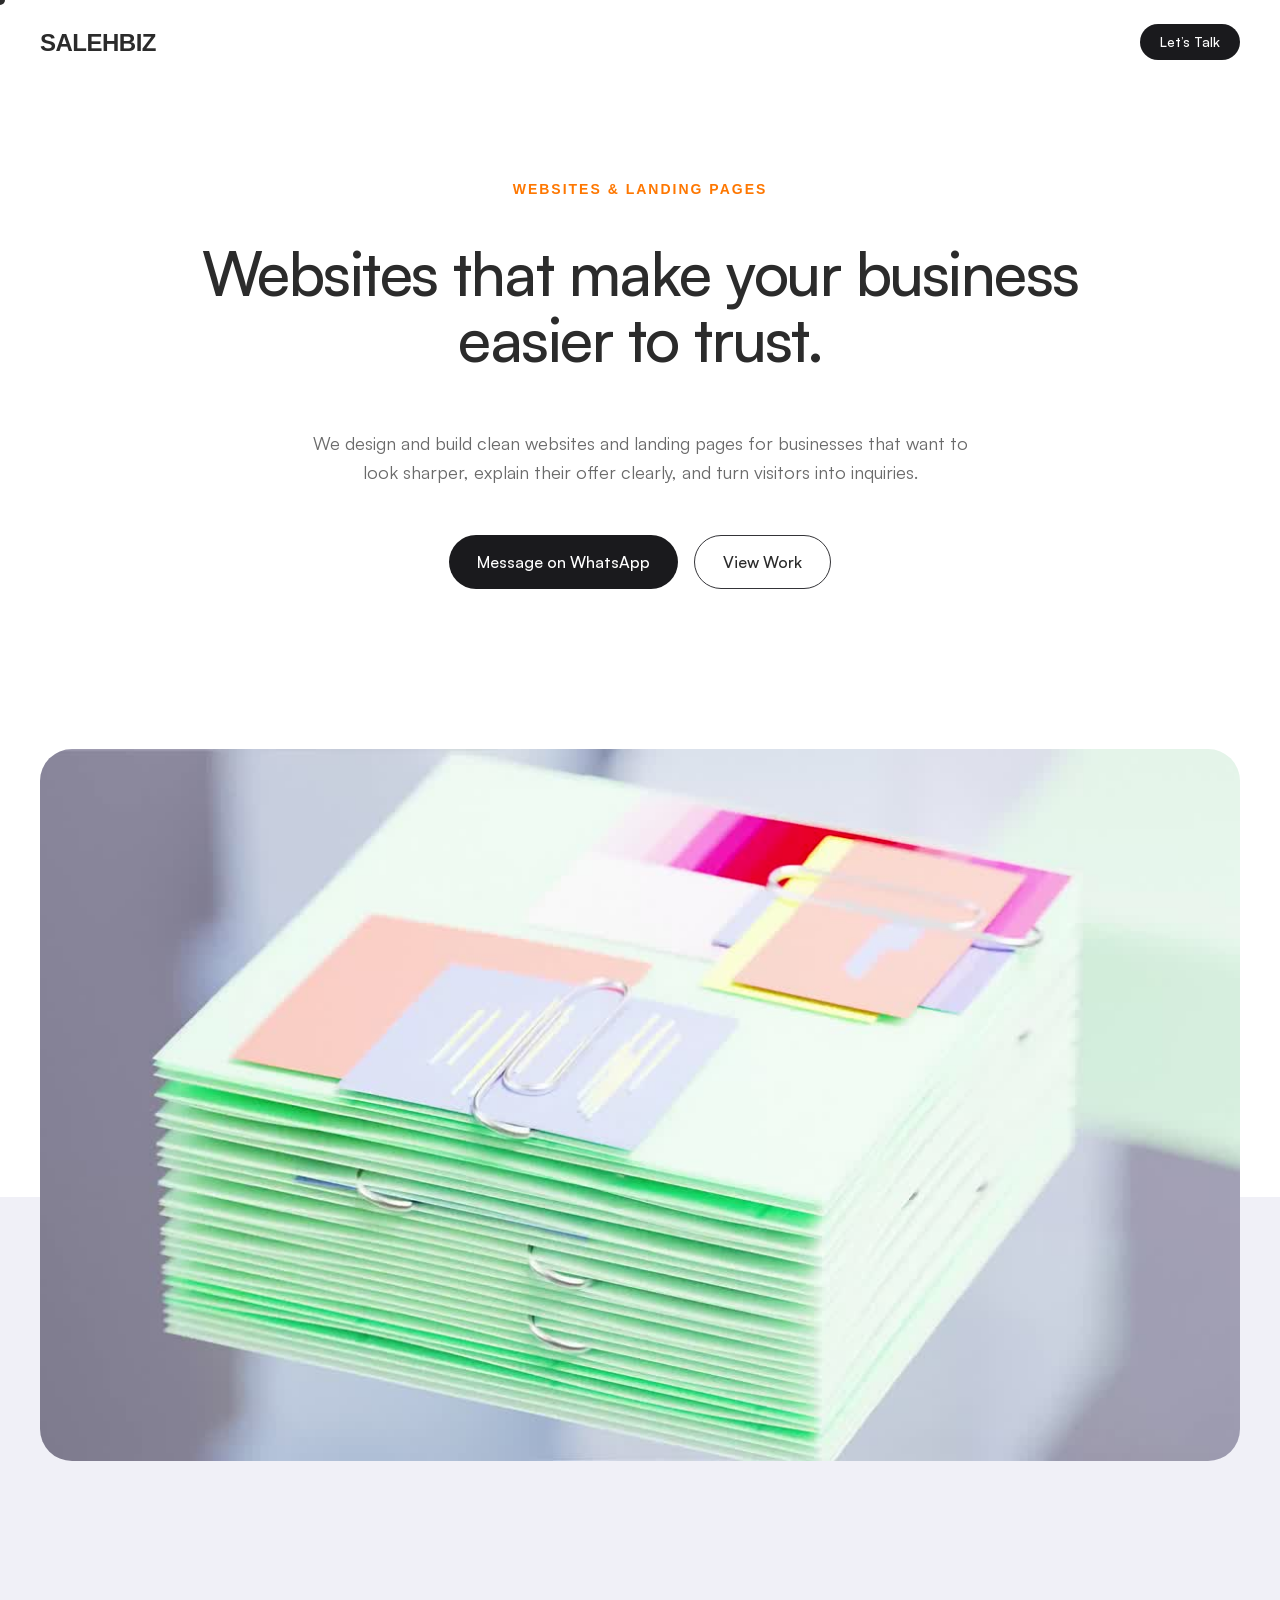
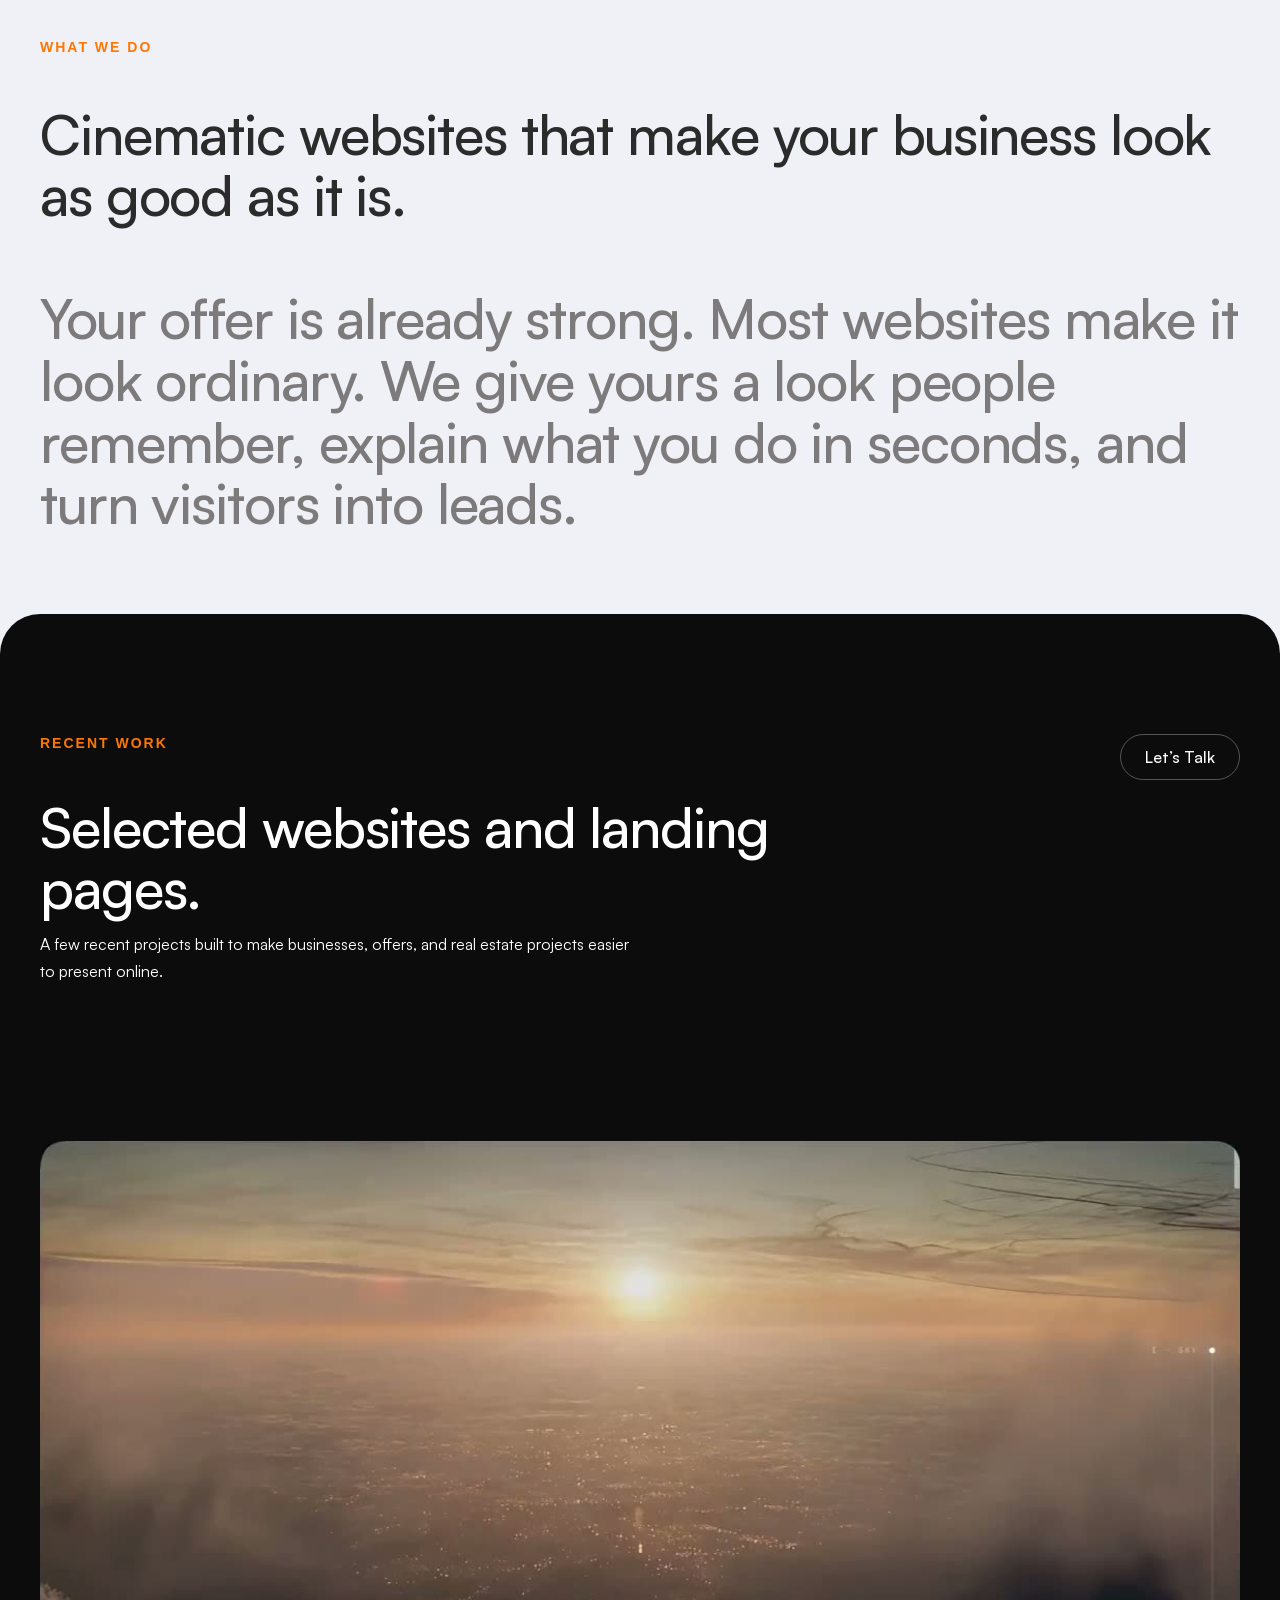
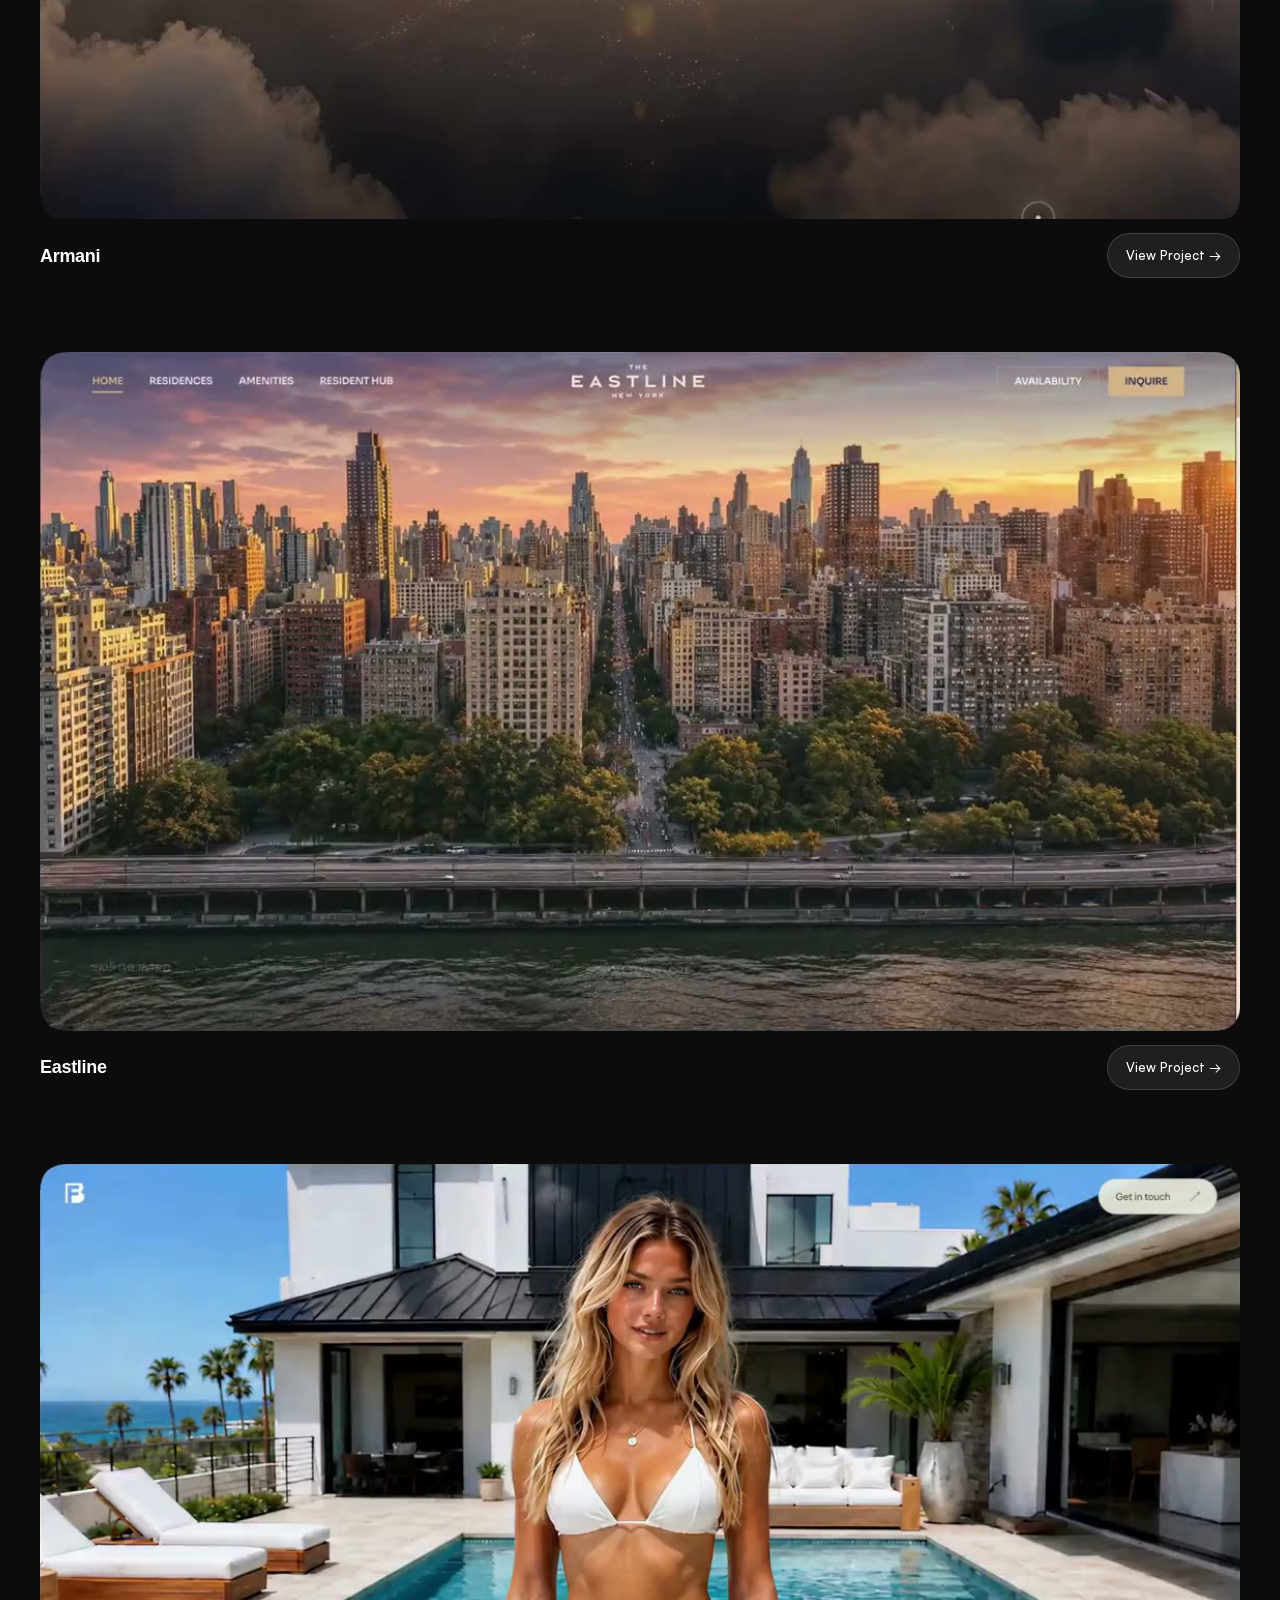
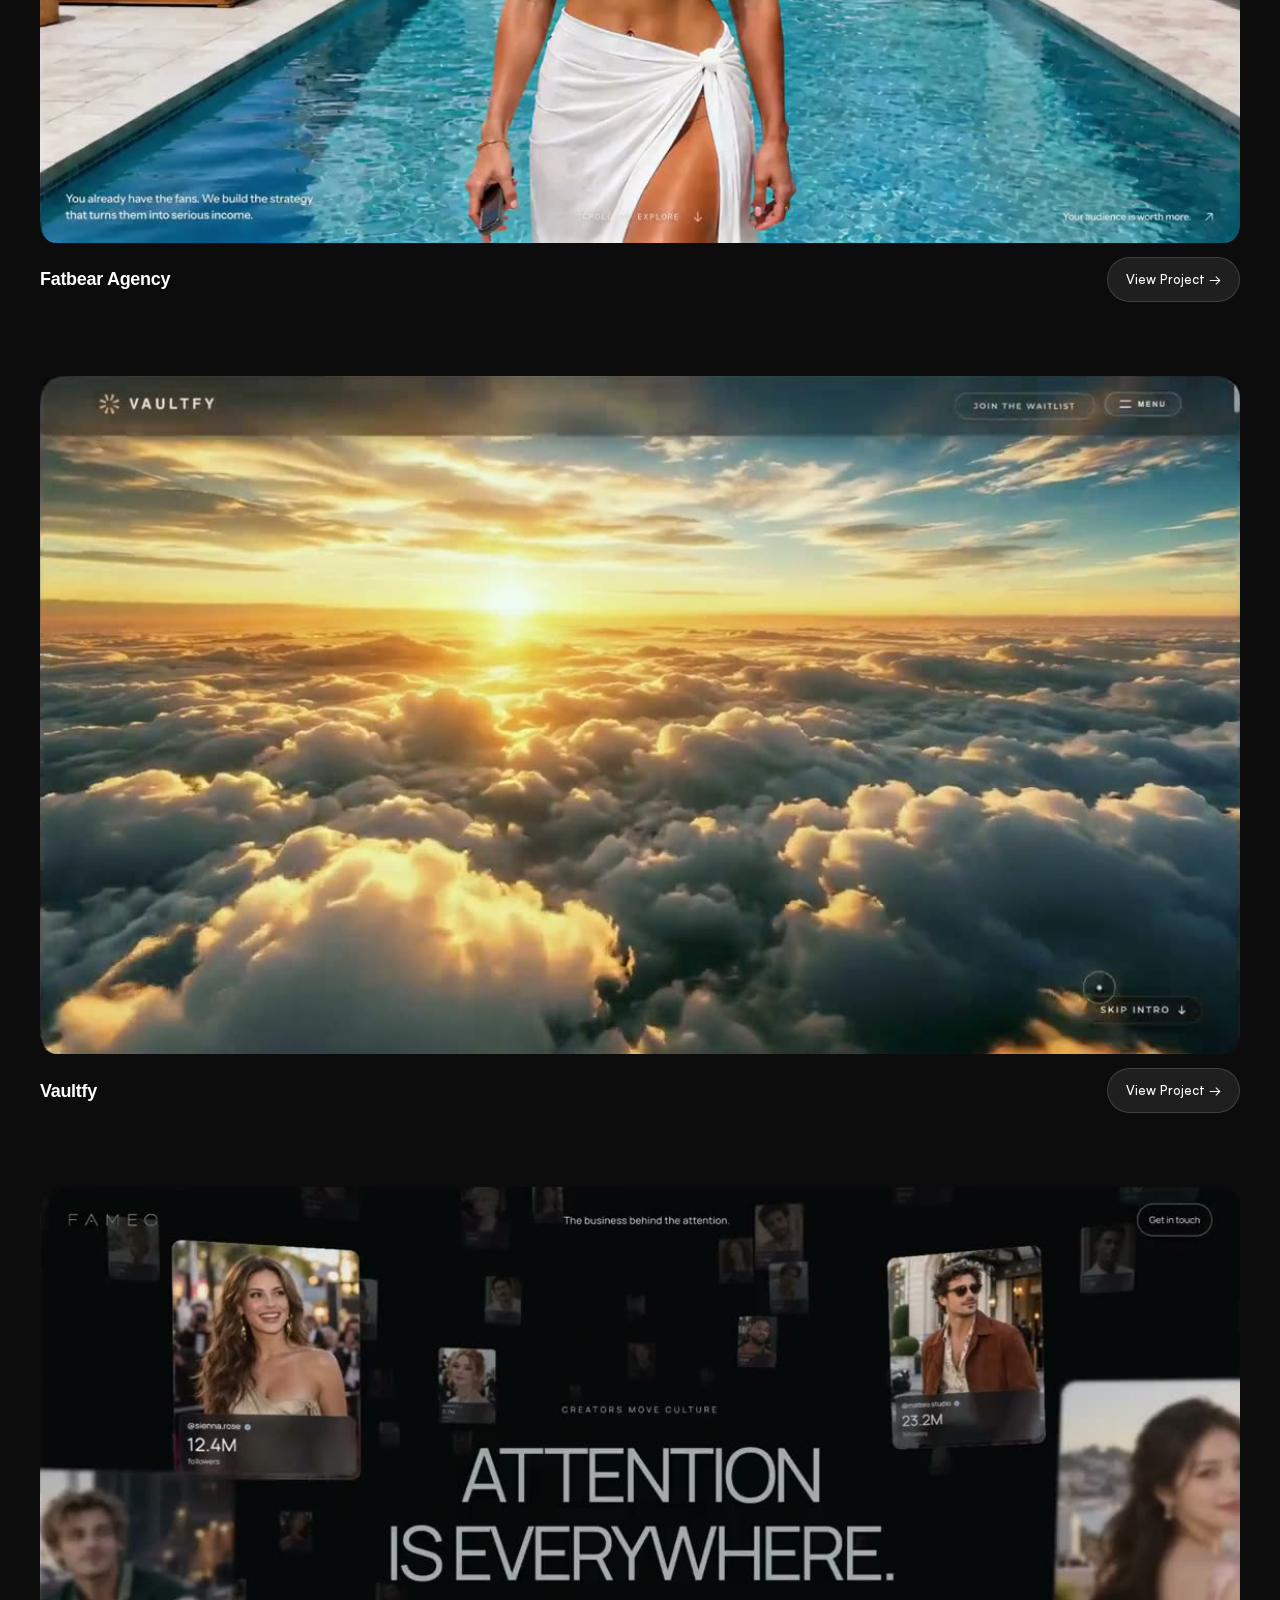
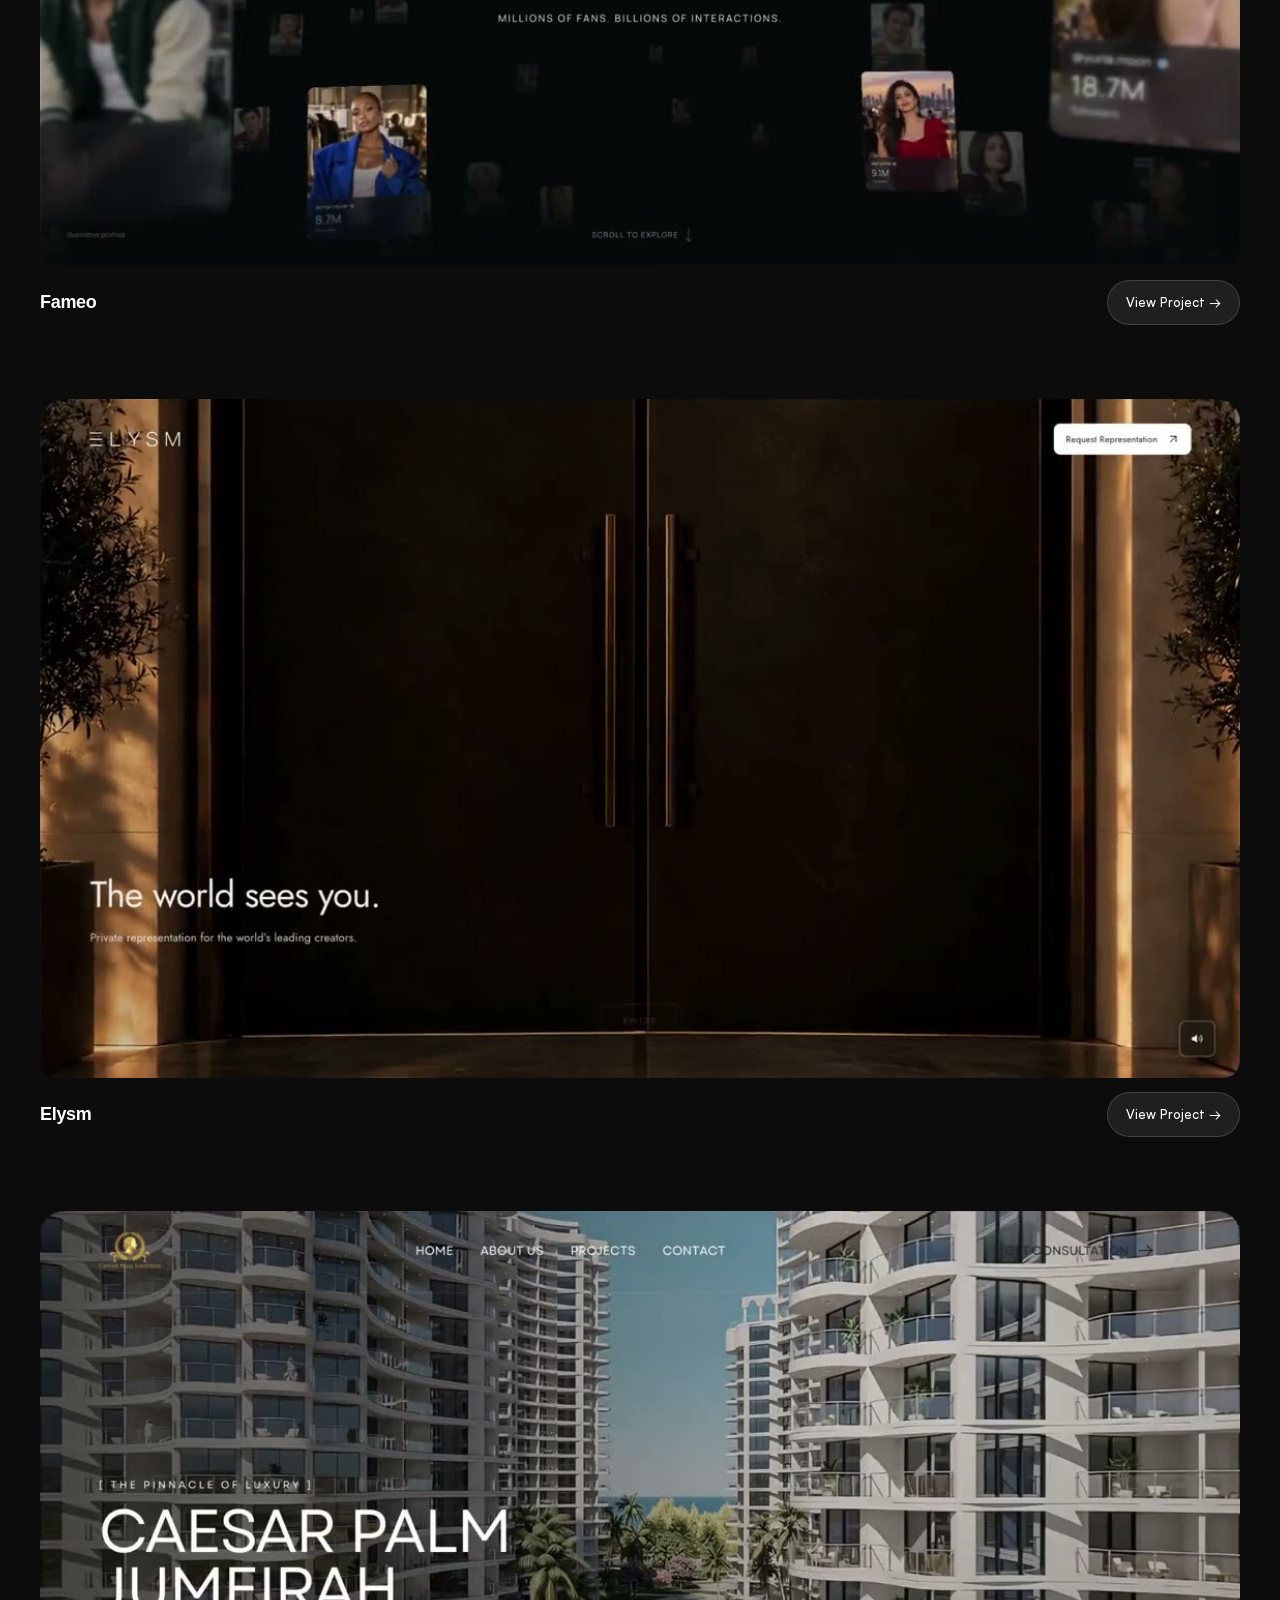
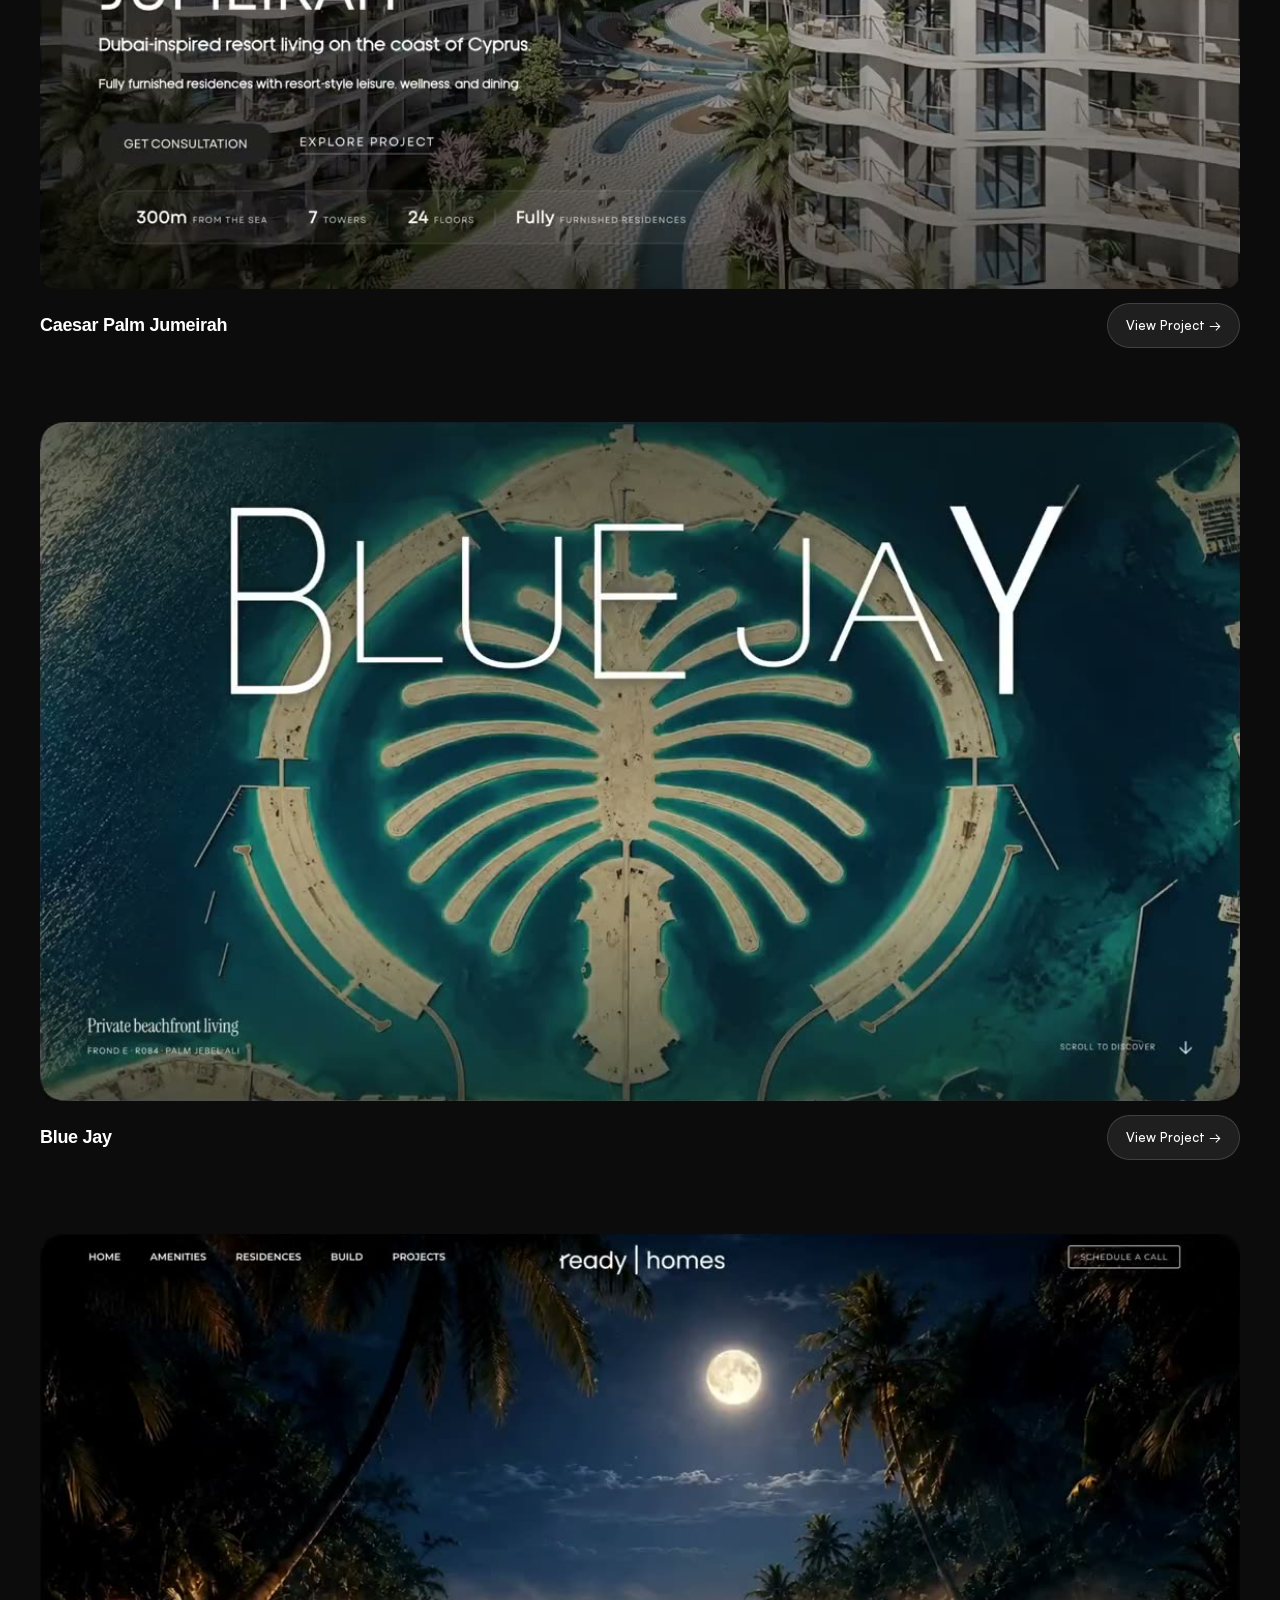
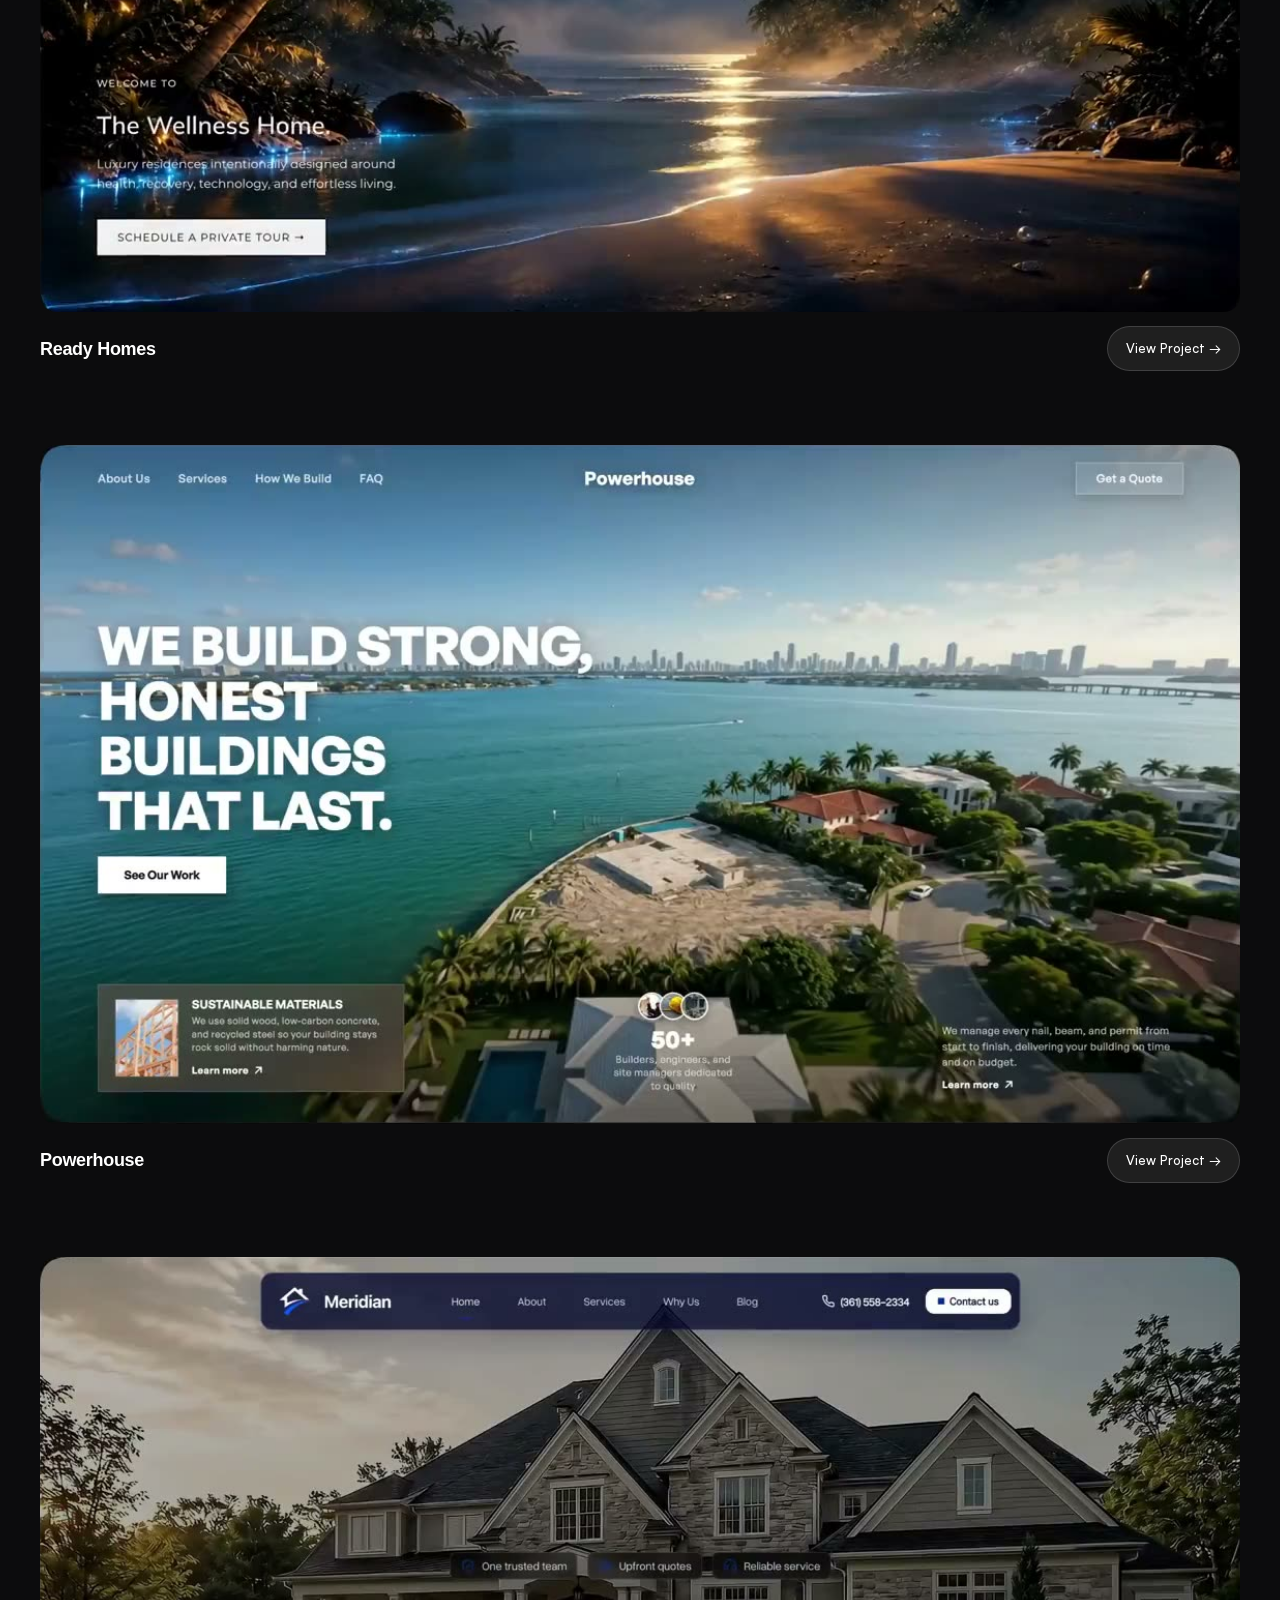
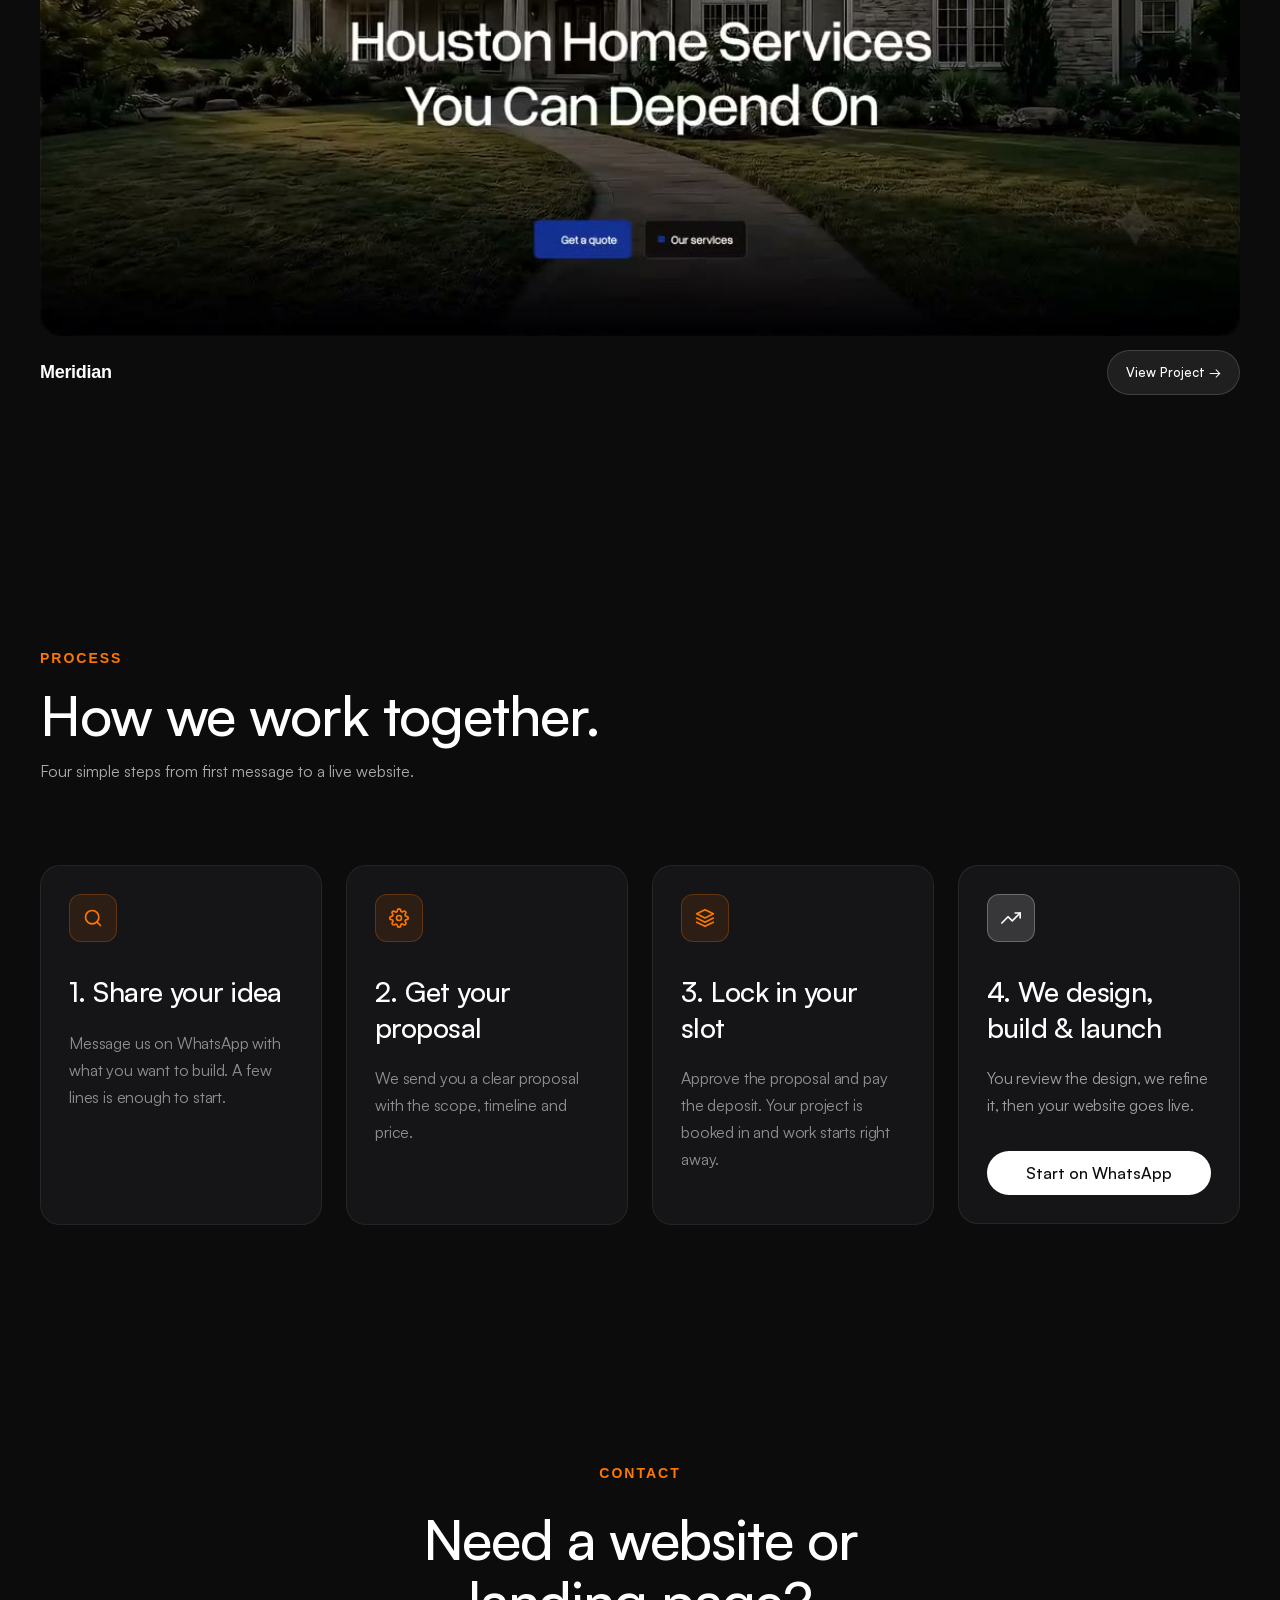
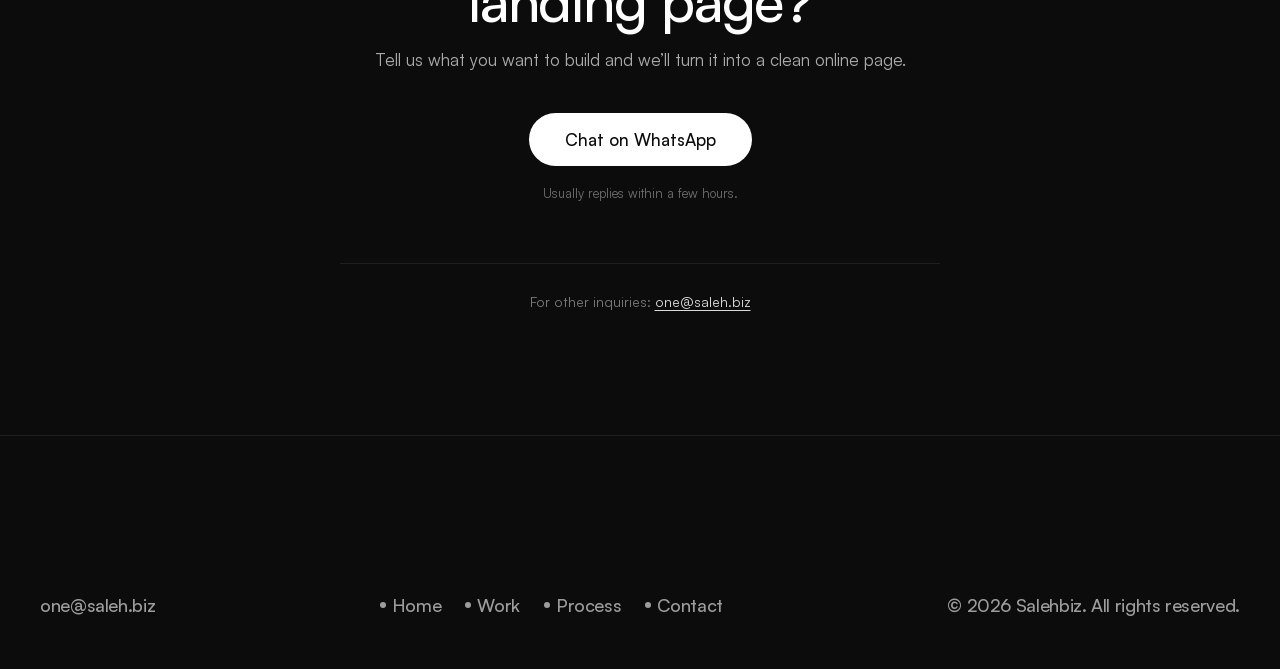
==== commit e76b7484: "Add header Let's Talk button and stop card hover zoom A leftover Webflow interaction scaled project " ====
--- a/index.html
+++ b/index.html
@@ -267,6 +267,7 @@
             style="text-decoration: none;"
             ><div style="font-size: 24px; font-weight: 700; color: #fff; letter-spacing: -0.5px;">SALEHBIZ</div></a
           >
+          <a href="https://wa.me/971529101162?text=Hi%20Saleh,%20I%20want%20to%20discuss%20a%20website%20or%20landing%20page%20for%20my%20business." target="_blank" rel="noopener noreferrer" class="nav-talk-btn">Let’s Talk</a>
         </div>
       </div>
       <div class="main-wrapper">
--- a/overrides.css
+++ b/overrides.css
@@ -776,8 +776,9 @@
 }
 .work-image-block .work-video,
 .work-image-block .work-image {
-  transform: scale(1.104);
+  transform: scale(1.104) !important;
   transform-origin: center;
+  transition: none !important;
 }
 
 /* Desktop: cap card width so each video isn't a full screen tall */
@@ -998,10 +999,25 @@
 }
 .nav-menu-button.w--open { filter: invert(1); }
 
-/* Header: logo only, centered */
+/* Header: logo left, Let's Talk right */
 .navbar .nav-container {
   display: flex !important;
-  justify-content: center !important;
+  justify-content: space-between !important;
+  align-items: center !important;
+}
+.nav-talk-btn {
+  background: #1a1a1d;
+  color: #ffffff !important;
+  font-size: 14px;
+  font-weight: 500;
+  line-height: 1;
+  padding: 11px 20px;
+  border-radius: 60px;
+  text-decoration: none !important;
+  white-space: nowrap;
+}
+.nav-talk-btn:hover {
+  background: #2a2a2e;
 }
 
 /* WhatsApp buttons: calm, no orange */
